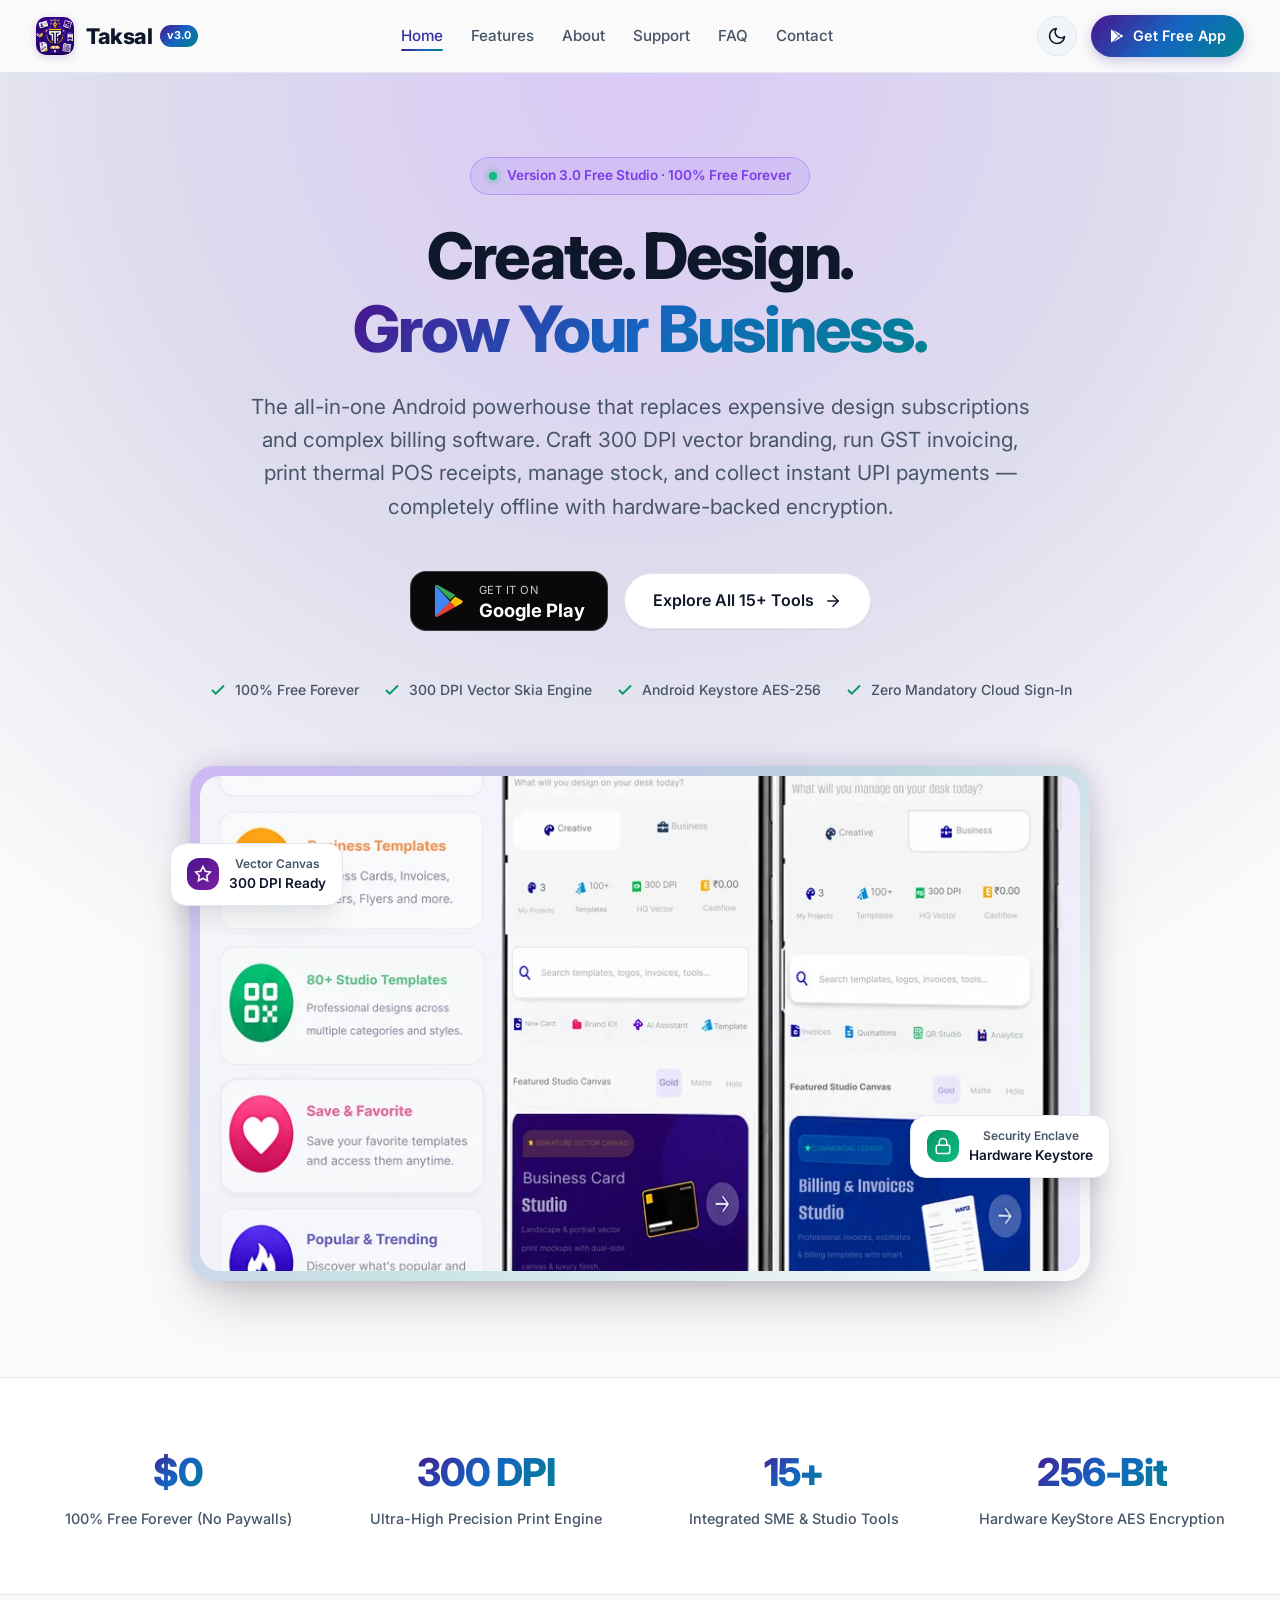
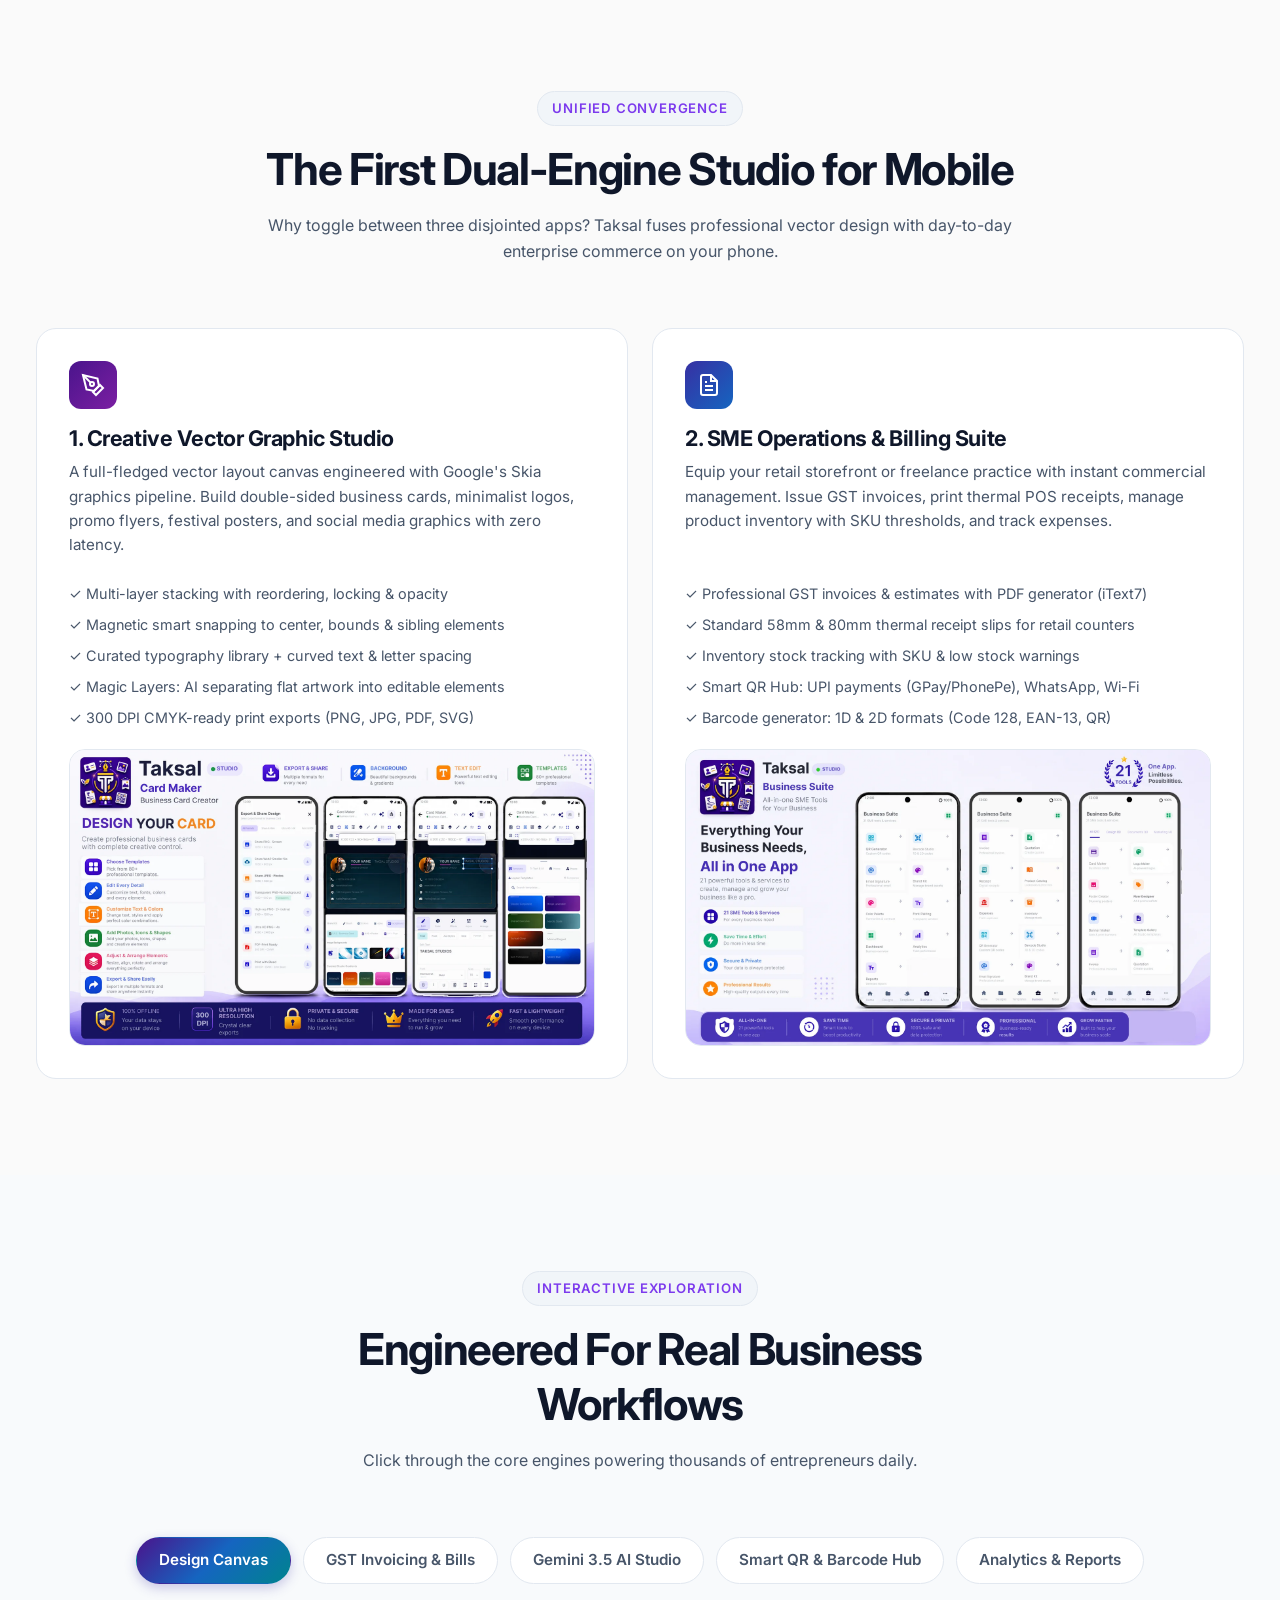
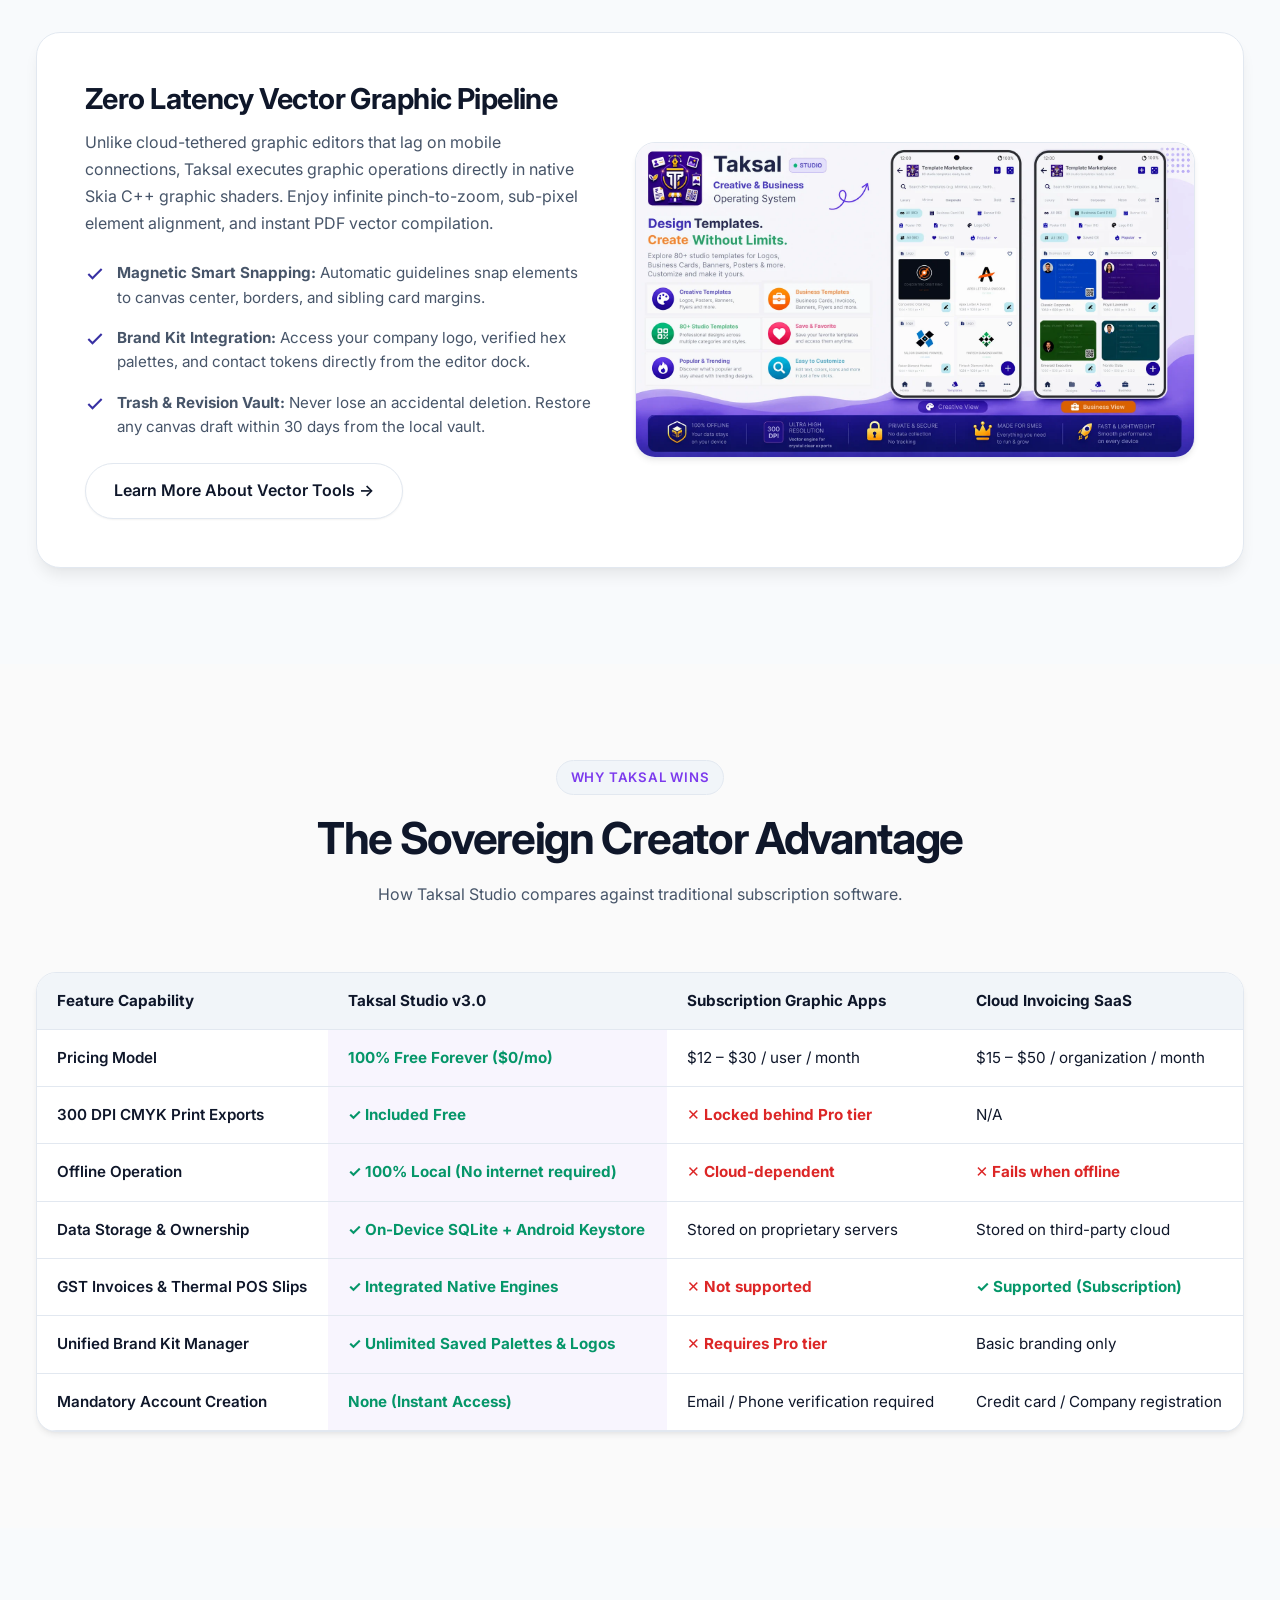
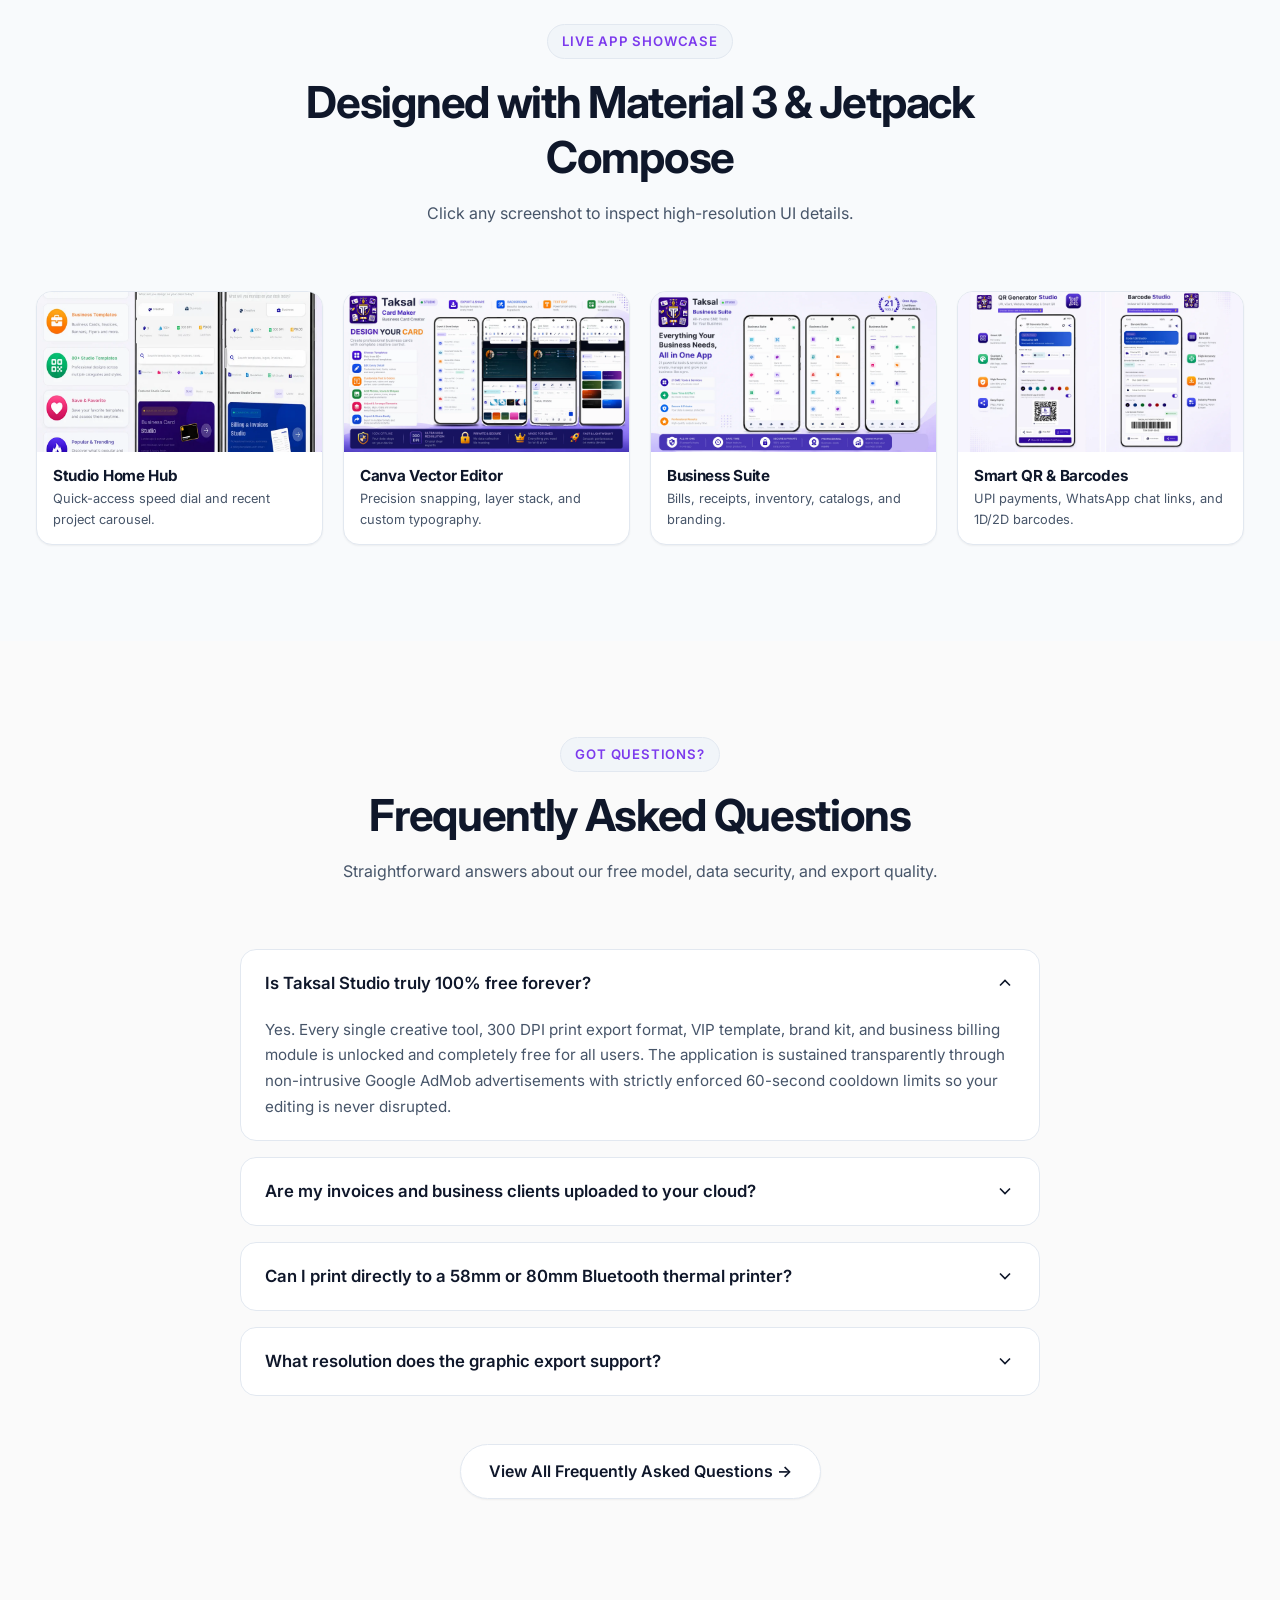
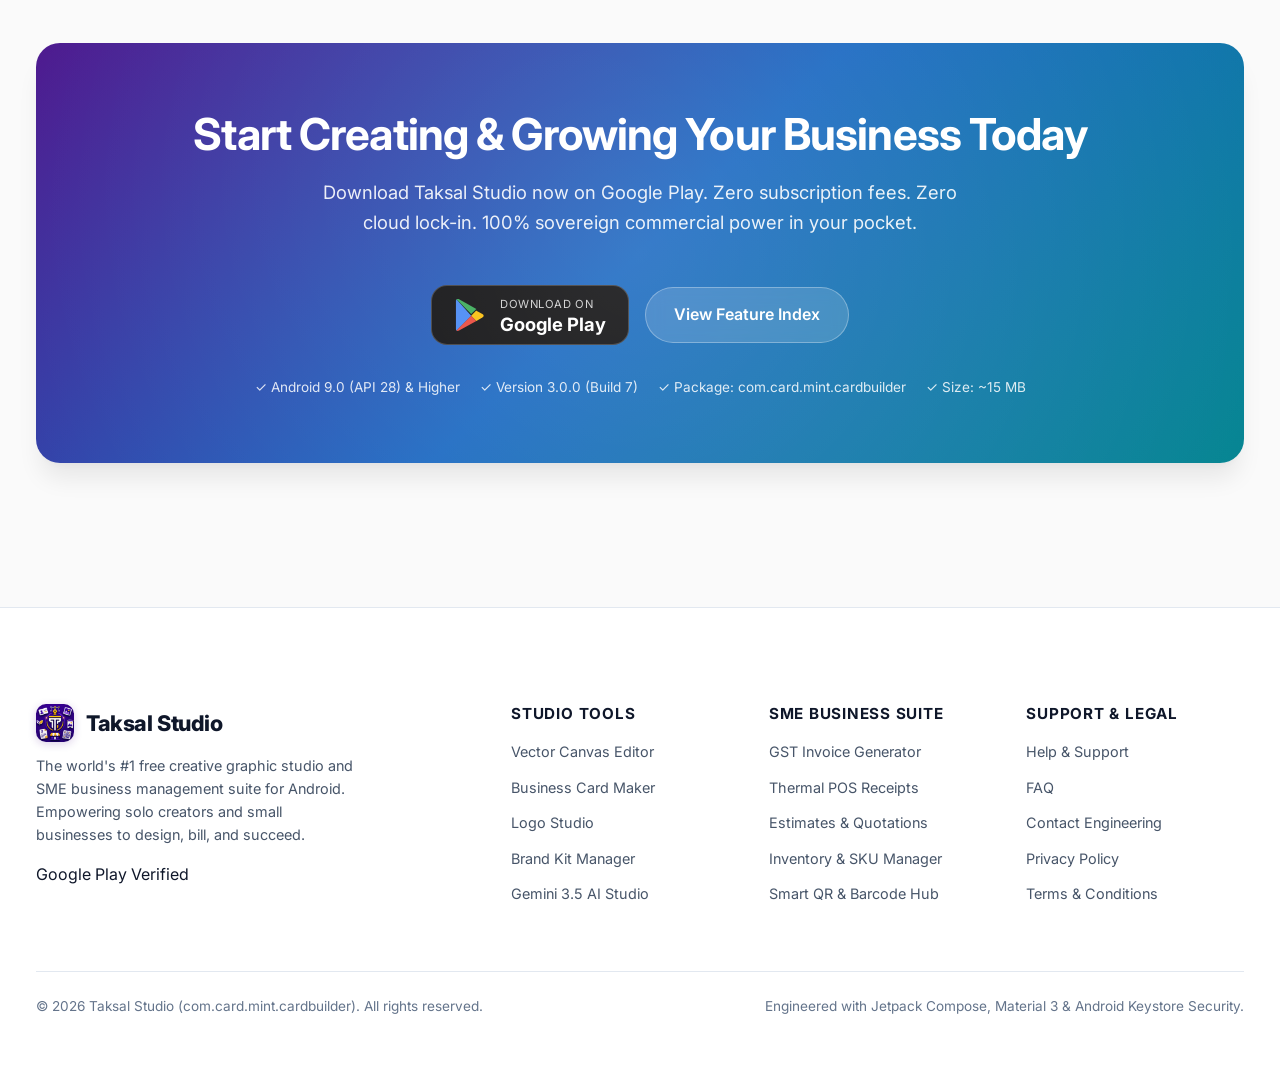
==== index.html @ d664f5d8 "build: Trigger Cloudflare Pages deployment with verified Google Search Console tag" ====
<!DOCTYPE html>
<html lang="en" data-theme="light">
<head>
  <meta charset="UTF-8">
  <meta name="viewport" content="width=device-width, initial-scale=1.0">
  <title>Taksal Studio — Free Graphic Design Studio & SME Business Management Suite</title>
  <meta name="description" content="Taksal Studio is the #1 free creative graphic design studio and SME business suite for Android. Design 300 DPI business cards, logos, posters & create GST invoices, quotes, receipts, QR codes with zero subscription fees.">
  <meta name="keywords" content="Taksal, Taksal Studio, business card maker, logo designer, GST invoice generator, thermal receipt maker, quotation generator, SME business tools, vector editor, Android Keystore, free graphic design app">
  <link rel="canonical" href="https://taksal.com/">
  <link rel="icon" type="image/png" href="assets/images/app-icon.png">
  <!-- Google Search Console Verification -->
  <meta name="google-site-verification" content="gne1dHTVGn787EY2IZwjDyE34SihMIsutJ_Xjs1WOic" />

  <!-- Open Graph / Facebook / LinkedIn -->
  <meta property="og:type" content="website">
  <meta property="og:url" content="https://taksal.com/">
  <meta property="og:title" content="Taksal Studio — Free Graphic Design & SME Business Suite">
  <meta property="og:description" content="Design 300 DPI vector business cards, logos, and posters. Create GST invoices, thermal receipts, estimates, and QR payments offline on Android. 100% Free Forever.">
  <meta property="og:image" content="https://taksal.com/assets/images/feature-graphic.png">
  <meta property="og:site_name" content="Taksal Studio">

  <!-- Twitter Cards -->
  <meta name="twitter:card" content="summary_large_image">
  <meta name="twitter:title" content="Taksal Studio — Free Graphic Design & SME Business Suite">
  <meta name="twitter:description" content="Design 300 DPI vector cards, logos & create GST bills, POS receipts and QR codes offline on Android. 100% Free Forever.">
  <meta name="twitter:image" content="https://taksal.com/assets/images/feature-graphic.png">

  <!-- Schema.org JSON-LD Structured Data -->
  <script type="application/ld+json">
  {
    "@context": "https://schema.org",
    "@type": "SoftwareApplication",
    "name": "Taksal",
    "alternateName": "Taksal Studio",
    "operatingSystem": "Android 9.0 (Pie) and higher",
    "applicationCategory": "BusinessApplication",
    "applicationSubCategory": "DesignApplication",
    "softwareVersion": "3.0.0",
    "fileSize": "15MB",
    "offers": {
      "@type": "Offer",
      "price": "0.00",
      "priceCurrency": "USD"
    },
    "description": "Professional 300 DPI vector graphic design studio and complete SME business management suite including GST invoicing, thermal receipts, quotations, inventory, and QR code payments.",
    "screenshot": [
      "https://taksal.com/assets/images/screenshots/homescreen.png",
      "https://taksal.com/assets/images/screenshots/editorscreen.png",
      "https://taksal.com/assets/images/screenshots/business-suite-screen.png",
      "https://taksal.com/assets/images/screenshots/expense-inventory-quotation-and-invoice-screen.png"
    ],
    "downloadUrl": "https://play.google.com/store/apps/details?id=com.card.mint.cardbuilder",
    "author": {
      "@type": "Organization",
      "name": "Card Mint / Taksal Studio"
    }
  }
  </script>

  <link rel="stylesheet" href="assets/css/style.css">
</head>
<body>

  <!-- Site Header -->
  <header class="site-header">
    <div class="container nav-container">
      <a href="index.html" class="brand-logo" aria-label="Taksal Home">
        <img src="assets/images/app-icon.png" alt="Taksal Logo" class="brand-icon">
        <span>Taksal</span>
        <span class="brand-badge">v3.0</span>
      </a>

      <nav aria-label="Primary Navigation">
        <ul class="nav-menu">
          <li><a href="index.html" class="nav-link active">Home</a></li>
          <li><a href="features.html" class="nav-link">Features</a></li>
          <li><a href="about.html" class="nav-link">About</a></li>
          <li><a href="support.html" class="nav-link">Support</a></li>
          <li><a href="faq.html" class="nav-link">FAQ</a></li>
          <li><a href="contact.html" class="nav-link">Contact</a></li>
        </ul>
      </nav>

      <div class="nav-actions">
        <button type="button" class="theme-toggle-btn" aria-label="Toggle dark/light theme">
          <svg width="20" height="20" viewBox="0 0 24 24" fill="none" stroke="currentColor" stroke-width="2" stroke-linecap="round" stroke-linejoin="round"><path d="M21 12.79A9 9 0 1 1 11.21 3 7 7 0 0 0 21 12.79z"></path></svg>
        </button>
        <a href="https://play.google.com/store/apps/details?id=com.card.mint.cardbuilder" target="_blank" rel="noopener noreferrer" class="nav-cta-btn">
          <svg width="16" height="16" viewBox="0 0 24 24" fill="currentColor"><path d="M3 20.5V3.5C3 2.91 3.34 2.39 3.84 2.15L13.69 12L3.84 21.85C3.34 21.6 3 21.09 3 20.5M16.81 15.12L6.05 21.34L14.54 12.85L16.81 15.12M20.16 10.81C20.5 11.08 20.75 11.5 20.75 12C20.75 12.5 20.53 12.9 20.18 13.18L17.89 14.5L15.39 12L17.89 9.5L20.16 10.81M6.05 2.66L16.81 8.88L14.54 11.15L6.05 2.66Z"/></svg>
          Get Free App
        </a>
        <button type="button" class="hamburger-btn" aria-label="Open mobile menu" aria-expanded="false">
          <span></span>
          <span></span>
          <span></span>
        </button>
      </div>
    </div>
  </header>

  <!-- Mobile Navigation Drawer -->
  <div class="mobile-nav-drawer" role="dialog" aria-modal="true" aria-label="Mobile Navigation">
    <a href="index.html" class="mobile-nav-link">Home</a>
    <a href="features.html" class="mobile-nav-link">Features</a>
    <a href="about.html" class="mobile-nav-link">About</a>
    <a href="support.html" class="mobile-nav-link">Support & Documentation</a>
    <a href="faq.html" class="mobile-nav-link">Frequently Asked Questions</a>
    <a href="contact.html" class="mobile-nav-link">Contact Support</a>
    <a href="privacy.html" class="mobile-nav-link">Privacy Policy</a>
    <a href="terms.html" class="mobile-nav-link">Terms & Conditions</a>
    <div style="margin-top: 20px;">
      <a href="https://play.google.com/store/apps/details?id=com.card.mint.cardbuilder" target="_blank" rel="noopener noreferrer" class="btn btn-primary" style="width: 100%;">
        Download on Google Play
      </a>
    </div>
  </div>

  <!-- Hero Section -->
  <section class="hero-section">
    <div class="container">
      <div class="hero-content">
        <div class="hero-pill-badge">
          <span class="badge-dot"></span>
          <span>Version 3.0 Free Studio · 100% Free Forever</span>
        </div>
        <h1 class="hero-title">
          Create. Design.<br>
          <span class="text-gradient">Grow Your Business.</span>
        </h1>
        <p class="hero-lead">
          The all-in-one Android powerhouse that replaces expensive design subscriptions and complex billing software. Craft 300 DPI vector branding, run GST invoicing, print thermal POS receipts, manage stock, and collect instant UPI payments — completely offline with hardware-backed encryption.
        </p>

        <div class="hero-actions">
          <a href="https://play.google.com/store/apps/details?id=com.card.mint.cardbuilder" target="_blank" rel="noopener noreferrer" class="play-store-btn" aria-label="Get it on Google Play">
            <img src="assets/images/badges/google-play-badge.svg" alt="Google Play Icon" class="play-icon">
            <div>
              <span class="btn-text-small">Get it on</span>
              <span class="btn-text-large">Google Play</span>
            </div>
          </a>
          <a href="features.html" class="btn btn-secondary">
            Explore All 15+ Tools
            <svg width="18" height="18" viewBox="0 0 24 24" fill="none" stroke="currentColor" stroke-width="2" stroke-linecap="round" stroke-linejoin="round"><line x1="5" y1="12" x2="19" y2="12"></line><polyline points="12 5 19 12 12 19"></polyline></svg>
          </a>
        </div>

        <!-- Trust Badges -->
        <div class="trust-badges-row">
          <div class="trust-item">
            <svg viewBox="0 0 24 24" fill="none" stroke="currentColor" stroke-width="2.5"><polyline points="20 6 9 17 4 12"></polyline></svg>
            <span>100% Free Forever</span>
          </div>
          <div class="trust-item">
            <svg viewBox="0 0 24 24" fill="none" stroke="currentColor" stroke-width="2.5"><polyline points="20 6 9 17 4 12"></polyline></svg>
            <span>300 DPI Vector Skia Engine</span>
          </div>
          <div class="trust-item">
            <svg viewBox="0 0 24 24" fill="none" stroke="currentColor" stroke-width="2.5"><polyline points="20 6 9 17 4 12"></polyline></svg>
            <span>Android Keystore AES-256</span>
          </div>
          <div class="trust-item">
            <svg viewBox="0 0 24 24" fill="none" stroke="currentColor" stroke-width="2.5"><polyline points="20 6 9 17 4 12"></polyline></svg>
            <span>Zero Mandatory Cloud Sign-In</span>
          </div>
        </div>

        <!-- Hero Mockup Frame -->
        <div class="hero-showcase">
          <div class="hero-mockup-frame">
            <picture>
              <source srcset="assets/images/screenshots/homescreen.webp" type="image/webp">
              <img src="assets/images/screenshots/homescreen.png" alt="Taksal Studio App Dashboard Interface" class="hero-mockup-img" loading="eager">
            </picture>

            <!-- Floating UI Chips -->
            <div class="floating-chip chip-left">
              <div class="bento-icon-box icon-purple" style="width: 32px; height: 32px; margin: 0;">
                <svg width="18" height="18" viewBox="0 0 24 24" fill="none" stroke="currentColor" stroke-width="2"><path d="M12 2l3.09 6.26L22 9.27l-5 4.87 1.18 6.88L12 17.77l-6.18 3.25L7 14.14 2 9.27l6.91-1.01L12 2z"></path></svg>
              </div>
              <div>
                <span style="display:block; font-size: 0.75rem; color: var(--text-secondary);">Vector Canvas</span>
                <span style="color: var(--text-primary);">300 DPI Ready</span>
              </div>
            </div>

            <div class="floating-chip chip-right">
              <div class="bento-icon-box icon-emerald" style="width: 32px; height: 32px; margin: 0;">
                <svg width="18" height="18" viewBox="0 0 24 24" fill="none" stroke="currentColor" stroke-width="2"><rect x="3" y="11" width="18" height="11" rx="2" ry="2"></rect><path d="M7 11V7a5 5 0 0 1 10 0v4"></path></svg>
              </div>
              <div>
                <span style="display:block; font-size: 0.75rem; color: var(--text-secondary);">Security Enclave</span>
                <span style="color: var(--text-primary);">Hardware Keystore</span>
              </div>
            </div>
          </div>
        </div>

      </div>
    </div>
  </section>

  <!-- Statistics Row -->
  <section class="stats-section">
    <div class="container">
      <div class="stats-grid">
        <div class="stat-card">
          <div class="stat-value text-gradient">$0</div>
          <div class="stat-label">100% Free Forever (No Paywalls)</div>
        </div>
        <div class="stat-card">
          <div class="stat-value text-gradient">300 DPI</div>
          <div class="stat-label">Ultra-High Precision Print Engine</div>
        </div>
        <div class="stat-card">
          <div class="stat-value text-gradient">15+</div>
          <div class="stat-label">Integrated SME & Studio Tools</div>
        </div>
        <div class="stat-card">
          <div class="stat-value text-gradient">256-Bit</div>
          <div class="stat-label">Hardware KeyStore AES Encryption</div>
        </div>
      </div>
    </div>
  </section>

  <!-- Two Core Pillars Section -->
  <section class="section">
    <div class="container">
      <div class="section-title-wrap">
        <div class="section-pill">Unified Convergence</div>
        <h2 class="section-title">The First Dual-Engine Studio for Mobile</h2>
        <p class="section-subtitle">Why toggle between three disjointed apps? Taksal fuses professional vector design with day-to-day enterprise commerce on your phone.</p>
      </div>

      <div class="bento-grid">
        <!-- Pillar 1: Vector Graphic Studio -->
        <div class="bento-card bento-6">
          <div class="bento-icon-box icon-purple">
            <svg width="24" height="24" viewBox="0 0 24 24" fill="none" stroke="currentColor" stroke-width="2"><path d="M12 19l7-7 3 3-7 7-3-3z"></path><path d="M18 13l-1.5-7.5L2 2l3.5 14.5L13 18l5-5z"></path><path d="M2 2l7.586 7.586"></path><circle cx="11" cy="11" r="2"></circle></svg>
          </div>
          <h3 class="bento-title">1. Creative Vector Graphic Studio</h3>
          <p class="bento-desc">
            A full-fledged vector layout canvas engineered with Google's Skia graphics pipeline. Build double-sided business cards, minimalist logos, promo flyers, festival posters, and social media graphics with zero latency.
          </p>
          <ul style="list-style: none; margin-bottom: 20px; display: flex; flex-direction: column; gap: 8px; font-size: 0.9rem; color: var(--text-secondary);">
            <li>✓ Multi-layer stacking with reordering, locking & opacity</li>
            <li>✓ Magnetic smart snapping to center, bounds & sibling elements</li>
            <li>✓ Curated typography library + curved text & letter spacing</li>
            <li>✓ Magic Layers: AI separating flat artwork into editable elements</li>
            <li>✓ 300 DPI CMYK-ready print exports (PNG, JPG, PDF, SVG)</li>
          </ul>
          <picture>
            <source srcset="assets/images/screenshots/editorscreen.webp" type="image/webp">
            <img src="assets/images/screenshots/editorscreen.png" alt="Taksal Vector Canvas Editor Screen" class="bento-preview-img" loading="lazy">
          </picture>
        </div>

        <!-- Pillar 2: SME Business Suite -->
        <div class="bento-card bento-6">
          <div class="bento-icon-box icon-indigo">
            <svg width="24" height="24" viewBox="0 0 24 24" fill="none" stroke="currentColor" stroke-width="2"><path d="M14 2H6a2 2 0 0 0-2 2v16a2 2 0 0 0 2 2h12a2 2 0 0 0 2-2V8z"></path><polyline points="14 2 14 8 20 8"></polyline><line x1="16" y1="13" x2="8" y2="13"></line><line x1="16" y1="17" x2="8" y2="17"></line><polyline points="10 9 9 9 8 9"></polyline></svg>
          </div>
          <h3 class="bento-title">2. SME Operations & Billing Suite</h3>
          <p class="bento-desc">
            Equip your retail storefront or freelance practice with instant commercial management. Issue GST invoices, print thermal POS receipts, manage product inventory with SKU thresholds, and track expenses.
          </p>
          <ul style="list-style: none; margin-bottom: 20px; display: flex; flex-direction: column; gap: 8px; font-size: 0.9rem; color: var(--text-secondary);">
            <li>✓ Professional GST invoices & estimates with PDF generator (iText7)</li>
            <li>✓ Standard 58mm & 80mm thermal receipt slips for retail counters</li>
            <li>✓ Inventory stock tracking with SKU & low stock warnings</li>
            <li>✓ Smart QR Hub: UPI payments (GPay/PhonePe), WhatsApp, Wi-Fi</li>
            <li>✓ Barcode generator: 1D & 2D formats (Code 128, EAN-13, QR)</li>
          </ul>
          <picture>
            <source srcset="assets/images/screenshots/business-suite-screen.webp" type="image/webp">
            <img src="assets/images/screenshots/business-suite-screen.png" alt="Taksal Business Suite Tools Screen" class="bento-preview-img" loading="lazy">
          </picture>
        </div>
      </div>
    </div>
  </section>

  <!-- Interactive Showcase Tabs -->
  <section class="section" style="background: var(--bg-surface-subtle);">
    <div class="container">
      <div class="section-title-wrap">
        <div class="section-pill">Interactive Exploration</div>
        <h2 class="section-title">Engineered For Real Business Workflows</h2>
        <p class="section-subtitle">Click through the core engines powering thousands of entrepreneurs daily.</p>
      </div>

      <div class="tab-controls">
        <button type="button" class="tab-btn active" data-tab="tab-design">Design Canvas</button>
        <button type="button" class="tab-btn" data-tab="tab-invoicing">GST Invoicing & Bills</button>
        <button type="button" class="tab-btn" data-tab="tab-ai">Gemini 3.5 AI Studio</button>
        <button type="button" class="tab-btn" data-tab="tab-qr">Smart QR & Barcode Hub</button>
        <button type="button" class="tab-btn" data-tab="tab-analytics">Analytics & Reports</button>
      </div>

      <!-- Tab 1: Design -->
      <div id="tab-design" class="tab-pane active">
        <div class="tab-content-grid">
          <div>
            <h3 style="font-size: 1.8rem; margin-bottom: 12px;">Zero Latency Vector Graphic Pipeline</h3>
            <p style="color: var(--text-secondary); line-height: 1.7;">
              Unlike cloud-tethered graphic editors that lag on mobile connections, Taksal executes graphic operations directly in native Skia C++ graphic shaders. Enjoy infinite pinch-to-zoom, sub-pixel element alignment, and instant PDF vector compilation.
            </p>
            <ul class="tab-feature-list">
              <li class="tab-feature-item">
                <svg width="20" height="20" viewBox="0 0 24 24" fill="none" stroke="currentColor" stroke-width="2.5"><polyline points="20 6 9 17 4 12"></polyline></svg>
                <span><strong>Magnetic Smart Snapping:</strong> Automatic guidelines snap elements to canvas center, borders, and sibling card margins.</span>
              </li>
              <li class="tab-feature-item">
                <svg width="20" height="20" viewBox="0 0 24 24" fill="none" stroke="currentColor" stroke-width="2.5"><polyline points="20 6 9 17 4 12"></polyline></svg>
                <span><strong>Brand Kit Integration:</strong> Access your company logo, verified hex palettes, and contact tokens directly from the editor dock.</span>
              </li>
              <li class="tab-feature-item">
                <svg width="20" height="20" viewBox="0 0 24 24" fill="none" stroke="currentColor" stroke-width="2.5"><polyline points="20 6 9 17 4 12"></polyline></svg>
                <span><strong>Trash & Revision Vault:</strong> Never lose an accidental deletion. Restore any canvas draft within 30 days from the local vault.</span>
              </li>
            </ul>
            <a href="features.html#design-studio" class="btn btn-secondary">Learn More About Vector Tools →</a>
          </div>
          <div>
            <picture>
              <source srcset="assets/images/screenshots/templatesscreen.webp" type="image/webp">
              <img src="assets/images/screenshots/templatesscreen.png" alt="Taksal Templates Gallery" style="border-radius: var(--radius-xl); border: 1px solid var(--border-color); width: 100%; box-shadow: var(--shadow-md);">
            </picture>
          </div>
        </div>
      </div>

      <!-- Tab 2: Invoicing -->
      <div id="tab-invoicing" class="tab-pane">
        <div class="tab-content-grid">
          <div>
            <h3 style="font-size: 1.8rem; margin-bottom: 12px;">Enterprise GST Invoicing & Thermal POS</h3>
            <p style="color: var(--text-secondary); line-height: 1.7;">
              Say goodbye to expensive accounting SaaS. Generate GST tax bills with your verified GSTIN, itemized products, tax calculations, and dynamic UPI payment QR codes embedded directly onto the PDF.
            </p>
            <ul class="tab-feature-list">
              <li class="tab-feature-item">
                <svg width="20" height="20" viewBox="0 0 24 24" fill="none" stroke="currentColor" stroke-width="2.5"><polyline points="20 6 9 17 4 12"></polyline></svg>
                <span><strong>Tax & GST Automation:</strong> Configure default tax percentages (0%, 5%, 12%, 18%, 28% or custom) calculated cleanly per item.</span>
              </li>
              <li class="tab-feature-item">
                <svg width="20" height="20" viewBox="0 0 24 24" fill="none" stroke="currentColor" stroke-width="2.5"><polyline points="20 6 9 17 4 12"></polyline></svg>
                <span><strong>Thermal POS Slips:</strong> Render standard 58mm and 80mm thermal receipt slips for instant Bluetooth/USB receipt printing or digital sharing.</span>
              </li>
              <li class="tab-feature-item">
                <svg width="20" height="20" viewBox="0 0 24 24" fill="none" stroke="currentColor" stroke-width="2.5"><polyline points="20 6 9 17 4 12"></polyline></svg>
                <span><strong>Quotations to Invoices:</strong> Convert signed customer quotations into settled invoices with a single tap.</span>
              </li>
            </ul>
            <a href="features.html#business-suite" class="btn btn-secondary">Explore Invoicing Tools →</a>
          </div>
          <div>
            <picture>
              <source srcset="assets/images/screenshots/expense-inventory-quotation-and-invoice-screen.webp" type="image/webp">
              <img src="assets/images/screenshots/expense-inventory-quotation-and-invoice-screen.png" alt="Invoices, Quotations & Inventory Interface" style="border-radius: var(--radius-xl); border: 1px solid var(--border-color); width: 100%; box-shadow: var(--shadow-md);">
            </picture>
          </div>
        </div>
      </div>

      <!-- Tab 3: AI -->
      <div id="tab-ai" class="tab-pane">
        <div class="tab-content-grid">
          <div>
            <h3 style="font-size: 1.8rem; margin-bottom: 12px;">Gemini 3.5 AI Studio with Zero Cloud Leak</h3>
            <p style="color: var(--text-secondary); line-height: 1.7;">
              Harness state-of-the-art Google Gemini generative models to generate design layout briefs, craft persuasive marketing copy, and spark color inspiration.
            </p>
            <ul class="tab-feature-list">
              <li class="tab-feature-item">
                <svg width="20" height="20" viewBox="0 0 24 24" fill="none" stroke="currentColor" stroke-width="2.5"><polyline points="20 6 9 17 4 12"></polyline></svg>
                <span><strong>Client-Direct Encryption:</strong> Bring your own Google AI Studio API key. It is stored exclusively on your device using hardware-backed AES-256-GCM.</span>
              </li>
              <li class="tab-feature-item">
                <svg width="20" height="20" viewBox="0 0 24 24" fill="none" stroke="currentColor" stroke-width="2.5"><polyline points="20 6 9 17 4 12"></polyline></svg>
                <span><strong>Ephemeral Memory Architecture:</strong> AI chat sessions are memory-only. Your commercial prompts and chats are never logged or sold.</span>
              </li>
              <li class="tab-feature-item">
                <svg width="20" height="20" viewBox="0 0 24 24" fill="none" stroke="currentColor" stroke-width="2.5"><polyline points="20 6 9 17 4 12"></polyline></svg>
                <span><strong>Intelligent Brief Parser:</strong> Transform rough business descriptions into ready-to-edit vector card layouts in seconds.</span>
              </li>
            </ul>
            <a href="features.html#ai-studio" class="btn btn-secondary">Discover AI Capabilities →</a>
          </div>
          <div>
            <picture>
              <source srcset="assets/images/screenshots/ai-assistant-screen.webp" type="image/webp">
              <img src="assets/images/screenshots/ai-assistant-screen.png" alt="Gemini AI Studio Screen" style="border-radius: var(--radius-xl); border: 1px solid var(--border-color); width: 100%; max-height: 480px; object-fit: contain; box-shadow: var(--shadow-md); margin: 0 auto;">
            </picture>
          </div>
        </div>
      </div>

      <!-- Tab 4: QR & Barcodes -->
      <div id="tab-qr" class="tab-pane">
        <div class="tab-content-grid">
          <div>
            <h3 style="font-size: 1.8rem; margin-bottom: 12px;">Smart QR & Commercial Barcode Hub</h3>
            <p style="color: var(--text-secondary); line-height: 1.7;">
              Streamline customer touchpoints with customized QR codes and retail barcodes. Embed your UPI ID to receive instant payments via PhonePe, GPay, Paytm, and BHIM without payment gateway transaction fees.
            </p>
            <ul class="tab-feature-list">
              <li class="tab-feature-item">
                <svg width="20" height="20" viewBox="0 0 24 24" fill="none" stroke="currentColor" stroke-width="2.5"><polyline points="20 6 9 17 4 12"></polyline></svg>
                <span><strong>Direct UPI Payment QRs:</strong> Embed custom amounts, merchant business names, and transaction references for counter billing.</span>
              </li>
              <li class="tab-feature-item">
                <svg width="20" height="20" viewBox="0 0 24 24" fill="none" stroke="currentColor" stroke-width="2.5"><polyline points="20 6 9 17 4 12"></polyline></svg>
                <span><strong>Instant WhatsApp & Wi-Fi Cards:</strong> Let store visitors join your Wi-Fi or text your customer desk with one scan.</span>
              </li>
              <li class="tab-feature-item">
                <svg width="20" height="20" viewBox="0 0 24 24" fill="none" stroke="currentColor" stroke-width="2.5"><polyline points="20 6 9 17 4 12"></polyline></svg>
                <span><strong>Standard Retail Barcodes:</strong> Generate Code 128, EAN-13, UPC-A, and Data Matrix barcodes for product inventory labels.</span>
              </li>
            </ul>
            <a href="features.html#qr-hub" class="btn btn-secondary">Explore Barcode Specs →</a>
          </div>
          <div>
            <picture>
              <source srcset="assets/images/screenshots/qr-and-barcode-screen.webp" type="image/webp">
              <img src="assets/images/screenshots/qr-and-barcode-screen.png" alt="QR and Barcode Generator Screen" style="border-radius: var(--radius-xl); border: 1px solid var(--border-color); width: 100%; box-shadow: var(--shadow-md);">
            </picture>
          </div>
        </div>
      </div>

      <!-- Tab 5: Analytics -->
      <div id="tab-analytics" class="tab-pane">
        <div class="tab-content-grid">
          <div>
            <h3 style="font-size: 1.8rem; margin-bottom: 12px;">Real-Time Financial Dashboard & Analytics</h3>
            <p style="color: var(--text-secondary); line-height: 1.7;">
              Understand your commercial health without hiring a bookkeeper. Inspect daily sales volumes, gross revenue, category expenditures, and inventory valuation at a glance.
            </p>
            <ul class="tab-feature-list">
              <li class="tab-feature-item">
                <svg width="20" height="20" viewBox="0 0 24 24" fill="none" stroke="currentColor" stroke-width="2.5"><polyline points="20 6 9 17 4 12"></polyline></svg>
                <span><strong>Revenue vs. Expense Tracking:</strong> Visual metrics highlighting your net monthly operating profit margin.</span>
              </li>
              <li class="tab-feature-item">
                <svg width="20" height="20" viewBox="0 0 24 24" fill="none" stroke="currentColor" stroke-width="2.5"><polyline points="20 6 9 17 4 12"></polyline></svg>
                <span><strong>Top-Selling Product Matrices:</strong> Identify fast-moving stock and forecast replenishments before shortages hit.</span>
              </li>
              <li class="tab-feature-item">
                <svg width="20" height="20" viewBox="0 0 24 24" fill="none" stroke="currentColor" stroke-width="2.5"><polyline points="20 6 9 17 4 12"></polyline></svg>
                <span><strong>Lossless Data Export:</strong> Export your ledger, invoice rolls, and expense records in CSV and PDF formats whenever required.</span>
              </li>
            </ul>
            <a href="features.html#analytics" class="btn btn-secondary">View Reporting Architecture →</a>
          </div>
          <div>
            <picture>
              <source srcset="assets/images/screenshots/dashboard-analytics-and-reports-screen.webp" type="image/webp">
              <img src="assets/images/screenshots/dashboard-analytics-and-reports-screen.png" alt="Dashboard, Analytics & Reports Screen" style="border-radius: var(--radius-xl); border: 1px solid var(--border-color); width: 100%; box-shadow: var(--shadow-md);">
            </picture>
          </div>
        </div>
      </div>

    </div>
  </section>

  <!-- Comparison Section -->
  <section class="section">
    <div class="container">
      <div class="section-title-wrap">
        <div class="section-pill">Why Taksal Wins</div>
        <h2 class="section-title">The Sovereign Creator Advantage</h2>
        <p class="section-subtitle">How Taksal Studio compares against traditional subscription software.</p>
      </div>

      <div class="comparison-wrapper">
        <table class="comparison-table">
          <thead>
            <tr>
              <th>Feature Capability</th>
              <th class="highlight-col">Taksal Studio v3.0</th>
              <th>Subscription Graphic Apps</th>
              <th>Cloud Invoicing SaaS</th>
            </tr>
          </thead>
          <tbody>
            <tr>
              <td>Pricing Model</td>
              <td class="highlight-col"><strong style="color: var(--success);">100% Free Forever ($0/mo)</strong></td>
              <td>$12 – $30 / user / month</td>
              <td>$15 – $50 / organization / month</td>
            </tr>
            <tr>
              <td>300 DPI CMYK Print Exports</td>
              <td class="highlight-col"><span class="check-icon">✓ Included Free</span></td>
              <td><span class="cross-icon">✕ Locked behind Pro tier</span></td>
              <td>N/A</td>
            </tr>
            <tr>
              <td>Offline Operation</td>
              <td class="highlight-col"><span class="check-icon">✓ 100% Local (No internet required)</span></td>
              <td><span class="cross-icon">✕ Cloud-dependent</span></td>
              <td><span class="cross-icon">✕ Fails when offline</span></td>
            </tr>
            <tr>
              <td>Data Storage & Ownership</td>
              <td class="highlight-col"><span class="check-icon">✓ On-Device SQLite + Android Keystore</span></td>
              <td>Stored on proprietary servers</td>
              <td>Stored on third-party cloud</td>
            </tr>
            <tr>
              <td>GST Invoices & Thermal POS Slips</td>
              <td class="highlight-col"><span class="check-icon">✓ Integrated Native Engines</span></td>
              <td><span class="cross-icon">✕ Not supported</span></td>
              <td><span class="check-icon">✓ Supported (Subscription)</span></td>
            </tr>
            <tr>
              <td>Unified Brand Kit Manager</td>
              <td class="highlight-col"><span class="check-icon">✓ Unlimited Saved Palettes & Logos</span></td>
              <td><span class="cross-icon">✕ Requires Pro tier</span></td>
              <td>Basic branding only</td>
            </tr>
            <tr>
              <td>Mandatory Account Creation</td>
              <td class="highlight-col"><strong style="color: var(--success);">None (Instant Access)</strong></td>
              <td>Email / Phone verification required</td>
              <td>Credit card / Company registration</td>
            </tr>
          </tbody>
        </table>
      </div>
    </div>
  </section>

  <!-- Screenshot Gallery Section -->
  <section class="section" style="background: var(--bg-surface-subtle);">
    <div class="container">
      <div class="section-title-wrap">
        <div class="section-pill">Live App Showcase</div>
        <h2 class="section-title">Designed with Material 3 & Jetpack Compose</h2>
        <p class="section-subtitle">Click any screenshot to inspect high-resolution UI details.</p>
      </div>

      <div class="screenshot-grid">
        <div class="screenshot-card">
          <picture>
            <source srcset="assets/images/screenshots/homescreen.webp" type="image/webp">
            <img src="assets/images/screenshots/homescreen.png" alt="Taksal Studio Home Runway" loading="lazy" data-full="assets/images/screenshots/homescreen.png">
          </picture>
          <div class="screenshot-card-body">
            <h4 class="screenshot-title">Studio Home Hub</h4>
            <p class="screenshot-caption">Quick-access speed dial and recent project carousel.</p>
          </div>
        </div>

        <div class="screenshot-card">
          <picture>
            <source srcset="assets/images/screenshots/editorscreen.webp" type="image/webp">
            <img src="assets/images/screenshots/editorscreen.png" alt="Taksal Vector Canvas Editor" loading="lazy" data-full="assets/images/screenshots/editorscreen.png">
          </picture>
          <div class="screenshot-card-body">
            <h4 class="screenshot-title">Canva Vector Editor</h4>
            <p class="screenshot-caption">Precision snapping, layer stack, and custom typography.</p>
          </div>
        </div>

        <div class="screenshot-card">
          <picture>
            <source srcset="assets/images/screenshots/business-suite-screen.webp" type="image/webp">
            <img src="assets/images/screenshots/business-suite-screen.png" alt="SME Business Management Suite" loading="lazy" data-full="assets/images/screenshots/business-suite-screen.png">
          </picture>
          <div class="screenshot-card-body">
            <h4 class="screenshot-title">Business Suite</h4>
            <p class="screenshot-caption">Bills, receipts, inventory, catalogs, and branding.</p>
          </div>
        </div>

        <div class="screenshot-card">
          <picture>
            <source srcset="assets/images/screenshots/qr-and-barcode-screen.webp" type="image/webp">
            <img src="assets/images/screenshots/qr-and-barcode-screen.png" alt="Smart QR & Barcode Generator" loading="lazy" data-full="assets/images/screenshots/qr-and-barcode-screen.png">
          </picture>
          <div class="screenshot-card-body">
            <h4 class="screenshot-title">Smart QR & Barcodes</h4>
            <p class="screenshot-caption">UPI payments, WhatsApp chat links, and 1D/2D barcodes.</p>
          </div>
        </div>
      </div>
    </div>
  </section>

  <!-- FAQ Preview Section -->
  <section class="section">
    <div class="container">
      <div class="section-title-wrap">
        <div class="section-pill">Got Questions?</div>
        <h2 class="section-title">Frequently Asked Questions</h2>
        <p class="section-subtitle">Straightforward answers about our free model, data security, and export quality.</p>
      </div>

      <div class="faq-list">
        <div class="faq-item active">
          <button type="button" class="faq-question" aria-expanded="true">
            <span>Is Taksal Studio truly 100% free forever?</span>
            <svg class="faq-icon" viewBox="0 0 24 24" fill="none" stroke="currentColor" stroke-width="2"><polyline points="6 9 12 15 18 9"></polyline></svg>
          </button>
          <div class="faq-answer">
            <p>Yes. Every single creative tool, 300 DPI print export format, VIP template, brand kit, and business billing module is unlocked and completely free for all users. The application is sustained transparently through non-intrusive Google AdMob advertisements with strictly enforced 60-second cooldown limits so your editing is never disrupted.</p>
          </div>
        </div>

        <div class="faq-item">
          <button type="button" class="faq-question" aria-expanded="false">
            <span>Are my invoices and business clients uploaded to your cloud?</span>
            <svg class="faq-icon" viewBox="0 0 24 24" fill="none" stroke="currentColor" stroke-width="2"><polyline points="6 9 12 15 18 9"></polyline></svg>
          </button>
          <div class="faq-answer">
            <p>No. Taksal operates on a strict Offline-First architecture. All your business records, product inventory, customer names, invoices, and design files are stored locally on your device's private SQLite database. Sensitive items like API keys and business credentials are encrypted using hardware-backed AES-256-GCM via the Android KeyStore.</p>
          </div>
        </div>

        <div class="faq-item">
          <button type="button" class="faq-question" aria-expanded="false">
            <span>Can I print directly to a 58mm or 80mm Bluetooth thermal printer?</span>
            <svg class="faq-icon" viewBox="0 0 24 24" fill="none" stroke="currentColor" stroke-width="2"><polyline points="6 9 12 15 18 9"></polyline></svg>
          </button>
          <div class="faq-answer">
            <p>Yes! Taksal's Thermal Receipt Generator formats retail POS slips specifically to standard 58mm and 80mm thermal widths. You can dispatch receipts directly to connected Bluetooth, USB, or Wi-Fi thermal slip printers via Android's native print service or share them as instant digital PDFs.</p>
          </div>
        </div>

        <div class="faq-item">
          <button type="button" class="faq-question" aria-expanded="false">
            <span>What resolution does the graphic export support?</span>
            <svg class="faq-icon" viewBox="0 0 24 24" fill="none" stroke="currentColor" stroke-width="2"><polyline points="6 9 12 15 18 9"></polyline></svg>
          </button>
          <div class="faq-answer">
            <p>Taksal renders graphics at ultra-crisp 300 DPI print-ready quality. Exports are optimized for commercial offset printing, matte cardstock, and merchandise printing in PNG, JPEG, vector SVG, and high-resolution PDF formats.</p>
          </div>
        </div>
      </div>

      <div style="text-align: center; margin-top: var(--space-2xl);">
        <a href="faq.html" class="btn btn-secondary">View All Frequently Asked Questions →</a>
      </div>
    </div>
  </section>

  <!-- Download Call-to-Action Banner -->
  <section class="section-sm">
    <div class="container">
      <div class="cta-banner">
        <h2 class="cta-title">Start Creating & Growing Your Business Today</h2>
        <p class="cta-desc">
          Download Taksal Studio now on Google Play. Zero subscription fees. Zero cloud lock-in. 100% sovereign commercial power in your pocket.
        </p>

        <div class="cta-actions">
          <a href="https://play.google.com/store/apps/details?id=com.card.mint.cardbuilder" target="_blank" rel="noopener noreferrer" class="play-store-btn" aria-label="Download on Google Play">
            <img src="assets/images/badges/google-play-badge.svg" alt="Google Play" class="play-icon">
            <div>
              <span class="btn-text-small">Download on</span>
              <span class="btn-text-large">Google Play</span>
            </div>
          </a>
          <a href="features.html" class="btn" style="background: rgba(255, 255, 255, 0.15); color: #FFFFFF; border: 1px solid rgba(255, 255, 255, 0.3); backdrop-filter: blur(8px);">
            View Feature Index
          </a>
        </div>

        <div class="app-specs-row">
          <span>✓ Android 9.0 (API 28) & Higher</span>
          <span>✓ Version 3.0.0 (Build 7)</span>
          <span>✓ Package: com.card.mint.cardbuilder</span>
          <span>✓ Size: ~15 MB</span>
        </div>
      </div>
    </div>
  </section>

  <!-- Site Footer -->
  <footer class="site-footer">
    <div class="container">
      <div class="footer-grid">
        <div class="footer-brand">
          <div class="brand-logo">
            <img src="assets/images/app-icon.png" alt="Taksal Icon" class="brand-icon">
            <span>Taksal Studio</span>
          </div>
          <p>
            The world's #1 free creative graphic studio and SME business management suite for Android. Empowering solo creators and small businesses to design, bill, and succeed.
          </p>
          <div style="margin-top: 16px;">
            <span class="legal-badge">Google Play Verified</span>
          </div>
        </div>

        <div class="footer-col">
          <h4>Studio Tools</h4>
          <ul class="footer-links">
            <li><a href="features.html#design-studio">Vector Canvas Editor</a></li>
            <li><a href="features.html#business-cards">Business Card Maker</a></li>
            <li><a href="features.html#logo-creator">Logo Studio</a></li>
            <li><a href="features.html#brand-kit">Brand Kit Manager</a></li>
            <li><a href="features.html#ai-studio">Gemini 3.5 AI Studio</a></li>
          </ul>
        </div>

        <div class="footer-col">
          <h4>SME Business Suite</h4>
          <ul class="footer-links">
            <li><a href="features.html#invoicing">GST Invoice Generator</a></li>
            <li><a href="features.html#receipts">Thermal POS Receipts</a></li>
            <li><a href="features.html#quotations">Estimates & Quotations</a></li>
            <li><a href="features.html#inventory">Inventory & SKU Manager</a></li>
            <li><a href="features.html#qr-hub">Smart QR & Barcode Hub</a></li>
          </ul>
        </div>

        <div class="footer-col">
          <h4>Support & Legal</h4>
          <ul class="footer-links">
            <li><a href="support.html">Help & Support</a></li>
            <li><a href="faq.html">FAQ</a></li>
            <li><a href="contact.html">Contact Engineering</a></li>
            <li><a href="privacy.html">Privacy Policy</a></li>
            <li><a href="terms.html">Terms & Conditions</a></li>
          </ul>
        </div>
      </div>

      <div class="footer-bottom">
        <div>
          © 2026 Taksal Studio (com.card.mint.cardbuilder). All rights reserved.
        </div>
        <div>
          Engineered with Jetpack Compose, Material 3 & Android Keystore Security.
        </div>
      </div>
    </div>
  </footer>

  <!-- Lightbox Modal for Screenshots -->
  <div class="lightbox-modal" role="dialog" aria-modal="true" aria-label="Screenshot Preview">
    <div class="lightbox-content">
      <button type="button" class="lightbox-close" aria-label="Close modal">&times;</button>
      <img src="" alt="Screenshot Full Preview">
    </div>
  </div>

  <!-- Back to Top Button -->
  <button type="button" class="back-to-top" aria-label="Scroll back to top">
    <svg width="20" height="20" viewBox="0 0 24 24" fill="none" stroke="currentColor" stroke-width="2.5"><polyline points="18 15 12 9 6 15"></polyline></svg>
  </button>

  <script src="assets/js/main.js"></script>
</body>
</html>
---- assets/css/style.css ----
/* ==========================================================================
   TAKSAL STUDIO - OFFICIAL DESIGN SYSTEM & STYLESHEET
   Version: 3.0.0
   Architecture: Jetpack Compose Design System to Modern CSS Custom Properties
   ========================================================================== */

@import url('https://fonts.googleapis.com/css2?family=Inter:wght@300;400;500;600;700;800&family=JetBrains+Mono:wght@400;500;600&display=swap');

/* --- Root & Color Tokens (Matching TaksalDesignSystem.kt) --- */
:root {
  /* Brand Palette */
  --brand-deep-purple: #4A148C;
  --brand-purple: #7B1FA2;
  --brand-indigo: #3730A3;
  --brand-blue: #1565C0;
  --brand-teal: #00838F;
  --brand-violet: #7C3AED;
  --brand-pink: #DB2777;
  --brand-pink-light: #F472B6;
  --brand-magenta: #6200EA;

  /* Semantic Colors */
  --success: #059669;
  --success-light: #10B981;
  --warning: #EA580C;
  --warning-amber: #FBBF24;
  --error: #DC2626;
  --info: #2563EB;
  --info-cyan: #06B6D4;

  /* Typography */
  --font-main: 'Inter', system-ui, -apple-system, BlinkMacSystemFont, 'Segoe UI', Roboto, sans-serif;
  --font-mono: 'JetBrains Mono', monospace;

  /* Spacing Scale (TaksalSpacing) */
  --space-xs: 4px;
  --space-sm: 8px;
  --space-md: 16px;
  --space-lg: 24px;
  --space-xl: 32px;
  --space-2xl: 48px;
  --space-3xl: 64px;
  --space-4xl: 96px;

  /* Shape & Radius (TaksalShape) */
  --radius-sm: 8px;
  --radius-md: 12px;
  --radius-lg: 16px;
  --radius-xl: 20px;
  --radius-2xl: 24px;
  --radius-full: 9999px;

  /* Gradients */
  --grad-brand: linear-gradient(135deg, #4A148C 0%, #1565C0 50%, #00838F 100%);
  --grad-hero-aurora: radial-gradient(circle at 50% 0%, rgba(124, 58, 237, 0.25) 0%, rgba(55, 48, 163, 0.15) 35%, rgba(9, 9, 11, 0) 70%);
  --grad-creative: linear-gradient(135deg, #4A148C 0%, #7B1FA2 100%);
  --grad-finance: linear-gradient(135deg, #3730A3 0%, #1565C0 100%);
  --grad-success: linear-gradient(135deg, #059669 0%, #10B981 100%);
  --grad-analytics: linear-gradient(135deg, #1565C0 0%, #06B6D4 100%);
  --grad-accent: linear-gradient(135deg, #7C3AED 0%, #DB2777 100%);

  /* Transitions */
  --transition-fast: 150ms cubic-bezier(0.4, 0, 0.2, 1);
  --transition-base: 250ms cubic-bezier(0.4, 0, 0.2, 1);
  --transition-slow: 400ms cubic-bezier(0.05, 0.7, 0.1, 1);
}

/* Light Theme Variables (Default) */
:root, [data-theme="light"] {
  --bg-page: #FAFAFA;
  --bg-surface: #FFFFFF;
  --bg-surface-elevated: #FFFFFF;
  --bg-surface-subtle: #F8FAFC;
  --bg-surface-variant: #F1F5F9;
  --border-color: #E2E8F0;
  --border-subtle: #EDF2F7;
  --text-primary: #0F172A;
  --text-secondary: #475569;
  --text-muted: #64748B;
  --text-faint: #94A3B8;
  --shadow-sm: 0 1px 2px rgba(0, 0, 0, 0.05);
  --shadow-md: 0 4px 6px -1px rgba(0, 0, 0, 0.07), 0 2px 4px -2px rgba(0, 0, 0, 0.05);
  --shadow-lg: 0 10px 15px -3px rgba(0, 0, 0, 0.08), 0 4px 6px -4px rgba(0, 0, 0, 0.04);
  --shadow-xl: 0 20px 25px -5px rgba(0, 0, 0, 0.08), 0 8px 10px -6px rgba(0, 0, 0, 0.04);
  --shadow-glow: 0 0 25px rgba(74, 20, 140, 0.15);
  --nav-bg: rgba(250, 250, 250, 0.85);
  --code-bg: #F1F5F9;
}

/* Dark Theme Variables */
[data-theme="dark"] {
  --bg-page: #09090B;
  --bg-surface: #18181B;
  --bg-surface-elevated: #27272A;
  --bg-surface-subtle: #1F1F23;
  --bg-surface-variant: #27272A;
  --border-color: #27272A;
  --border-subtle: #1F1F23;
  --text-primary: #F4F4F5;
  --text-secondary: #A1A1AA;
  --text-muted: #71717A;
  --text-faint: #52525B;
  --shadow-sm: 0 1px 2px rgba(0, 0, 0, 0.5);
  --shadow-md: 0 4px 6px -1px rgba(0, 0, 0, 0.4);
  --shadow-lg: 0 10px 15px -3px rgba(0, 0, 0, 0.5);
  --shadow-xl: 0 20px 25px -5px rgba(0, 0, 0, 0.6);
  --shadow-glow: 0 0 35px rgba(124, 58, 237, 0.25);
  --nav-bg: rgba(9, 9, 11, 0.85);
  --code-bg: #18181B;
}

/* --- Base & Reset --- */
*, *::before, *::after {
  box-sizing: border-box;
  margin: 0;
  padding: 0;
}

html {
  scroll-behavior: smooth;
  font-size: 16px;
  -webkit-text-size-adjust: 100%;
}

body {
  font-family: var(--font-main);
  background-color: var(--bg-page);
  color: var(--text-primary);
  line-height: 1.6;
  -webkit-font-smoothing: antialiased;
  -moz-osx-font-smoothing: grayscale;
  overflow-x: hidden;
  transition: background-color var(--transition-base), color var(--transition-base);
}

img, svg {
  display: block;
  max-width: 100%;
  height: auto;
}

a {
  color: inherit;
  text-decoration: none;
  transition: color var(--transition-fast);
}

button, input, textarea, select {
  font: inherit;
  color: inherit;
  border: none;
  background: none;
  outline: none;
}

/* --- Typography Helpers --- */
h1, h2, h3, h4, h5, h6 {
  color: var(--text-primary);
  font-weight: 700;
  line-height: 1.25;
  letter-spacing: -0.02em;
}

.text-gradient {
  background: var(--grad-brand);
  -webkit-background-clip: text;
  -webkit-text-fill-color: transparent;
  display: inline-block;
}

.text-gradient-creative {
  background: var(--grad-creative);
  -webkit-background-clip: text;
  -webkit-text-fill-color: transparent;
}

.text-gradient-finance {
  background: var(--grad-finance);
  -webkit-background-clip: text;
  -webkit-text-fill-color: transparent;
}

.text-muted {
  color: var(--text-secondary);
}

/* --- Container & Layout --- */
.container {
  width: 100%;
  max-width: 1240px;
  margin-left: auto;
  margin-right: auto;
  padding-left: var(--space-md);
  padding-right: var(--space-md);
}

.section {
  padding-top: var(--space-4xl);
  padding-bottom: var(--space-4xl);
  position: relative;
}

.section-sm {
  padding-top: var(--space-2xl);
  padding-bottom: var(--space-2xl);
}

.section-title-wrap {
  text-align: center;
  max-width: 760px;
  margin: 0 auto var(--space-3xl) auto;
}

.section-pill {
  display: inline-flex;
  align-items: center;
  gap: 8px;
  padding: 6px 14px;
  background: var(--bg-surface-variant);
  border: 1px solid var(--border-color);
  border-radius: var(--radius-full);
  font-size: 0.825rem;
  font-weight: 600;
  color: var(--brand-violet);
  margin-bottom: var(--space-md);
  text-transform: uppercase;
  letter-spacing: 0.06em;
}

.section-title {
  font-size: clamp(2rem, 3.5vw, 2.75rem);
  margin-bottom: var(--space-md);
  letter-spacing: -0.03em;
}

.section-subtitle {
  font-size: clamp(1rem, 1.25vw, 1.15rem);
  color: var(--text-secondary);
  line-height: 1.6;
}

/* --- Header & Navigation --- */
.site-header {
  position: sticky;
  top: 0;
  left: 0;
  right: 0;
  z-index: 1000;
  background-color: var(--nav-bg);
  backdrop-filter: blur(14px);
  -webkit-backdrop-filter: blur(14px);
  border-bottom: 1px solid var(--border-color);
  transition: all var(--transition-base);
}

.nav-container {
  display: flex;
  align-items: center;
  justify-content: space-between;
  height: 72px;
}

.brand-logo {
  display: flex;
  align-items: center;
  gap: 12px;
  font-weight: 800;
  font-size: 1.35rem;
  letter-spacing: -0.02em;
}

.brand-icon {
  width: 38px;
  height: 38px;
  border-radius: 10px;
  box-shadow: 0 2px 8px rgba(74, 20, 140, 0.2);
  object-fit: contain;
}

.brand-badge {
  font-size: 0.68rem;
  font-weight: 700;
  padding: 2px 7px;
  border-radius: var(--radius-full);
  background: var(--grad-brand);
  color: #FFFFFF;
  margin-left: -4px;
}

.nav-menu {
  display: flex;
  align-items: center;
  list-style: none;
  gap: 28px;
}

.nav-link {
  font-size: 0.95rem;
  font-weight: 500;
  color: var(--text-secondary);
  position: relative;
  padding: 6px 0;
}

.nav-link:hover, .nav-link.active {
  color: var(--brand-indigo);
}

[data-theme="dark"] .nav-link:hover, [data-theme="dark"] .nav-link.active {
  color: #BABEFF;
}

.nav-link.active::after {
  content: '';
  position: absolute;
  bottom: 0;
  left: 0;
  right: 0;
  height: 2px;
  background: var(--grad-brand);
  border-radius: 2px;
}

.nav-actions {
  display: flex;
  align-items: center;
  gap: 14px;
}

.theme-toggle-btn {
  width: 40px;
  height: 40px;
  border-radius: var(--radius-full);
  display: flex;
  align-items: center;
  justify-content: center;
  background: var(--bg-surface-variant);
  border: 1px solid var(--border-color);
  color: var(--text-primary);
  cursor: pointer;
  transition: transform var(--transition-fast), background var(--transition-fast);
}

.theme-toggle-btn:hover {
  transform: scale(1.05);
  background: var(--border-color);
}

.nav-cta-btn {
  display: inline-flex;
  align-items: center;
  gap: 8px;
  padding: 9px 18px;
  background: var(--grad-brand);
  color: #FFFFFF;
  border-radius: var(--radius-full);
  font-size: 0.9rem;
  font-weight: 600;
  box-shadow: 0 4px 12px rgba(55, 48, 163, 0.25);
  transition: transform var(--transition-fast), box-shadow var(--transition-fast);
}

.nav-cta-btn:hover {
  transform: translateY(-1px);
  box-shadow: 0 6px 18px rgba(55, 48, 163, 0.35);
  color: #FFFFFF;
}

.hamburger-btn {
  display: none;
  flex-direction: column;
  justify-content: center;
  gap: 5px;
  width: 40px;
  height: 40px;
  background: var(--bg-surface-variant);
  border: 1px solid var(--border-color);
  border-radius: var(--radius-sm);
  cursor: pointer;
  padding: 8px;
}

.hamburger-btn span {
  display: block;
  height: 2px;
  width: 100%;
  background: var(--text-primary);
  border-radius: 2px;
  transition: all var(--transition-base);
}

/* Mobile Nav Drawer */
.mobile-nav-drawer {
  position: fixed;
  top: 72px;
  left: 0;
  right: 0;
  bottom: 0;
  background: var(--bg-page);
  padding: var(--space-xl) var(--space-md);
  display: flex;
  flex-direction: column;
  gap: 20px;
  transform: translateY(-100%);
  opacity: 0;
  pointer-events: none;
  transition: transform var(--transition-slow), opacity var(--transition-base);
  z-index: 999;
  border-bottom: 1px solid var(--border-color);
}

.mobile-nav-drawer.open {
  transform: translateY(0);
  opacity: 1;
  pointer-events: auto;
}

.mobile-nav-link {
  font-size: 1.25rem;
  font-weight: 600;
  padding: 12px 0;
  border-bottom: 1px solid var(--border-color);
}

/* --- Hero Section --- */
.hero-section {
  padding-top: calc(var(--space-3xl) + 20px);
  padding-bottom: var(--space-4xl);
  position: relative;
  overflow: hidden;
  background: var(--grad-hero-aurora);
}

.hero-content {
  text-align: center;
  max-width: 900px;
  margin: 0 auto;
}

.hero-pill-badge {
  display: inline-flex;
  align-items: center;
  gap: 10px;
  padding: 7px 18px;
  border-radius: var(--radius-full);
  background: rgba(124, 58, 237, 0.1);
  border: 1px solid rgba(124, 58, 237, 0.3);
  font-size: 0.85rem;
  font-weight: 600;
  color: var(--brand-violet);
  margin-bottom: var(--space-lg);
  backdrop-filter: blur(8px);
}

[data-theme="dark"] .hero-pill-badge {
  background: rgba(124, 58, 237, 0.2);
  border-color: rgba(124, 58, 237, 0.5);
  color: #BABEFF;
}

.hero-pill-badge .badge-dot {
  width: 8px;
  height: 8px;
  border-radius: 50%;
  background: var(--success-light);
  box-shadow: 0 0 8px var(--success-light);
}

.hero-title {
  font-size: clamp(2.4rem, 5vw, 4rem);
  font-weight: 800;
  line-height: 1.15;
  letter-spacing: -0.035em;
  margin-bottom: var(--space-lg);
}

.hero-lead {
  font-size: clamp(1.1rem, 1.8vw, 1.3rem);
  color: var(--text-secondary);
  line-height: 1.6;
  max-width: 780px;
  margin: 0 auto var(--space-2xl) auto;
}

.hero-actions {
  display: flex;
  align-items: center;
  justify-content: center;
  gap: 16px;
  flex-wrap: wrap;
  margin-bottom: var(--space-2xl);
}

.btn {
  display: inline-flex;
  align-items: center;
  justify-content: center;
  gap: 10px;
  padding: 14px 28px;
  border-radius: var(--radius-full);
  font-size: 1rem;
  font-weight: 600;
  cursor: pointer;
  transition: all var(--transition-fast);
  text-align: center;
}

.btn-primary {
  background: var(--grad-brand);
  color: #FFFFFF;
  box-shadow: 0 8px 20px rgba(74, 20, 140, 0.3);
}

.btn-primary:hover {
  transform: translateY(-2px);
  box-shadow: 0 12px 28px rgba(74, 20, 140, 0.45);
  color: #FFFFFF;
}

.btn-secondary {
  background: var(--bg-surface);
  color: var(--text-primary);
  border: 1px solid var(--border-color);
  box-shadow: var(--shadow-sm);
}

.btn-secondary:hover {
  background: var(--bg-surface-variant);
  border-color: var(--text-faint);
  transform: translateY(-2px);
}

.play-store-btn {
  display: inline-flex;
  align-items: center;
  gap: 14px;
  background: #09090B;
  color: #FFFFFF;
  border: 1px solid rgba(255, 255, 255, 0.2);
  border-radius: var(--radius-lg);
  padding: 10px 22px;
  transition: transform var(--transition-fast), border-color var(--transition-fast);
  text-align: left;
}

[data-theme="dark"] .play-store-btn {
  background: #18181B;
  border-color: #27272A;
}

.play-store-btn:hover {
  transform: translateY(-2px);
  border-color: #7C3AED;
  color: #FFFFFF;
}

.play-store-btn .play-icon {
  width: 32px;
  height: 32px;
  flex-shrink: 0;
}

.play-store-btn .btn-text-small {
  display: block;
  font-size: 0.7rem;
  text-transform: uppercase;
  letter-spacing: 0.05em;
  opacity: 0.8;
}

.play-store-btn .btn-text-large {
  display: block;
  font-size: 1.15rem;
  font-weight: 700;
  line-height: 1.1;
}

/* Trust Badges Row */
.trust-badges-row {
  display: flex;
  align-items: center;
  justify-content: center;
  gap: 24px;
  flex-wrap: wrap;
  margin-top: var(--space-xl);
}

.trust-item {
  display: flex;
  align-items: center;
  gap: 8px;
  font-size: 0.875rem;
  color: var(--text-secondary);
  font-weight: 500;
}

.trust-item svg {
  color: var(--success);
  width: 18px;
  height: 18px;
}

/* Hero Showcase Graphic */
.hero-showcase {
  margin-top: var(--space-3xl);
  position: relative;
  max-width: 1080px;
  margin-left: auto;
  margin-right: auto;
}

.hero-mockup-frame {
  position: relative;
  border-radius: var(--radius-2xl);
  padding: 10px;
  background: linear-gradient(135deg, rgba(124, 58, 237, 0.3), rgba(0, 131, 143, 0.2), rgba(255, 255, 255, 0.1));
  box-shadow: 0 25px 60px -15px rgba(0, 0, 0, 0.25), var(--shadow-glow);
}

[data-theme="dark"] .hero-mockup-frame {
  background: linear-gradient(135deg, rgba(124, 58, 237, 0.4), rgba(0, 131, 143, 0.3), rgba(39, 39, 42, 0.5));
  box-shadow: 0 30px 70px -10px rgba(0, 0, 0, 0.8), var(--shadow-glow);
}

.hero-mockup-img {
  border-radius: var(--radius-xl);
  width: 100%;
  aspect-ratio: 16 / 9;
  object-fit: cover;
  display: block;
}

/* Floating Badges on Hero */
.floating-chip {
  position: absolute;
  background: var(--bg-surface);
  border: 1px solid var(--border-color);
  padding: 10px 16px;
  border-radius: var(--radius-lg);
  box-shadow: var(--shadow-xl);
  display: flex;
  align-items: center;
  gap: 10px;
  font-size: 0.85rem;
  font-weight: 600;
  backdrop-filter: blur(10px);
  animation: float 4s ease-in-out infinite alternate;
}

.chip-left {
  top: 15%;
  left: -20px;
}

.chip-right {
  bottom: 20%;
  right: -20px;
  animation-delay: 2s;
}

@keyframes float {
  0% { transform: translateY(0px); }
  100% { transform: translateY(-10px); }
}

/* --- Stats Row --- */
.stats-section {
  background: var(--bg-surface);
  border-top: 1px solid var(--border-color);
  border-bottom: 1px solid var(--border-color);
  padding: var(--space-2xl) 0;
}

.stats-grid {
  display: grid;
  grid-template-columns: repeat(4, 1fr);
  gap: 24px;
}

.stat-card {
  text-align: center;
  padding: var(--space-md);
}

.stat-value {
  font-size: clamp(2rem, 3vw, 2.75rem);
  font-weight: 800;
  margin-bottom: 4px;
  letter-spacing: -0.03em;
}

.stat-label {
  font-size: 0.9rem;
  color: var(--text-secondary);
  font-weight: 500;
}

/* --- Feature Grid (Bento Grid) --- */
.bento-grid {
  display: grid;
  grid-template-columns: repeat(12, 1fr);
  gap: 24px;
}

.bento-card {
  background: var(--bg-surface);
  border: 1px solid var(--border-color);
  border-radius: var(--radius-xl);
  padding: var(--space-xl);
  transition: transform var(--transition-base), box-shadow var(--transition-base), border-color var(--transition-base);
  position: relative;
  overflow: hidden;
  display: flex;
  flex-direction: column;
}

.bento-card:hover {
  transform: translateY(-4px);
  box-shadow: var(--shadow-xl);
  border-color: var(--brand-indigo);
}

.bento-8 { grid-column: span 8; }
.bento-4 { grid-column: span 4; }
.bento-6 { grid-column: span 6; }
.bento-12 { grid-column: span 12; }

.bento-icon-box {
  width: 48px;
  height: 48px;
  border-radius: var(--radius-md);
  display: flex;
  align-items: center;
  justify-content: center;
  margin-bottom: var(--space-md);
  color: #FFFFFF;
}

.icon-purple { background: var(--grad-creative); }
.icon-indigo { background: var(--grad-finance); }
.icon-teal { background: var(--grad-brand); }
.icon-emerald { background: var(--grad-success); }
.icon-blue { background: var(--grad-analytics); }
.icon-pink { background: var(--grad-accent); }

.bento-title {
  font-size: 1.35rem;
  margin-bottom: var(--space-sm);
  letter-spacing: -0.02em;
}

.bento-desc {
  font-size: 0.95rem;
  color: var(--text-secondary);
  line-height: 1.6;
  margin-bottom: var(--space-lg);
  flex-grow: 1;
}

.bento-preview-img {
  width: 100%;
  border-radius: var(--radius-lg);
  border: 1px solid var(--border-color);
  margin-top: auto;
  object-fit: cover;
}

.tag-list {
  display: flex;
  flex-wrap: wrap;
  gap: 8px;
  margin-top: var(--space-md);
}

.tag-badge {
  font-size: 0.75rem;
  font-weight: 600;
  padding: 4px 10px;
  background: var(--bg-surface-variant);
  border-radius: var(--radius-full);
  color: var(--text-secondary);
  border: 1px solid var(--border-color);
}

/* --- Interactive Showcase Tabs --- */
.tab-controls {
  display: flex;
  justify-content: center;
  gap: 12px;
  margin-bottom: var(--space-2xl);
  flex-wrap: wrap;
}

.tab-btn {
  padding: 10px 22px;
  border-radius: var(--radius-full);
  font-weight: 600;
  font-size: 0.95rem;
  background: var(--bg-surface);
  border: 1px solid var(--border-color);
  color: var(--text-secondary);
  cursor: pointer;
  transition: all var(--transition-fast);
}

.tab-btn:hover {
  background: var(--bg-surface-variant);
  color: var(--text-primary);
}

.tab-btn.active {
  background: var(--grad-brand);
  color: #FFFFFF;
  border-color: transparent;
  box-shadow: 0 4px 12px rgba(55, 48, 163, 0.25);
}

.tab-pane {
  display: none;
  animation: fadeIn 0.4s ease forwards;
}

.tab-pane.active {
  display: block;
}

@keyframes fadeIn {
  from { opacity: 0; transform: translateY(8px); }
  to { opacity: 1; transform: translateY(0); }
}

.tab-content-grid {
  display: grid;
  grid-template-columns: 1fr 1.1fr;
  gap: 40px;
  align-items: center;
  background: var(--bg-surface);
  border: 1px solid var(--border-color);
  border-radius: var(--radius-2xl);
  padding: var(--space-2xl);
  box-shadow: var(--shadow-lg);
}

.tab-feature-list {
  list-style: none;
  display: flex;
  flex-direction: column;
  gap: 16px;
  margin: var(--space-lg) 0;
}

.tab-feature-item {
  display: flex;
  align-items: flex-start;
  gap: 12px;
  font-size: 0.95rem;
  color: var(--text-secondary);
}

.tab-feature-item svg {
  color: var(--brand-indigo);
  flex-shrink: 0;
  margin-top: 3px;
}

/* --- Comparison Table --- */
.comparison-wrapper {
  overflow-x: auto;
  border: 1px solid var(--border-color);
  border-radius: var(--radius-xl);
  background: var(--bg-surface);
  box-shadow: var(--shadow-md);
}

.comparison-table {
  width: 100%;
  border-collapse: collapse;
  text-align: left;
}

.comparison-table th,
.comparison-table td {
  padding: 16px 20px;
  border-bottom: 1px solid var(--border-color);
  font-size: 0.95rem;
}

.comparison-table th {
  background: var(--bg-surface-variant);
  font-weight: 700;
  color: var(--text-primary);
}

.comparison-table td:first-child {
  font-weight: 600;
}

.highlight-col {
  background: rgba(124, 58, 237, 0.05);
  font-weight: 600;
  color: var(--brand-violet);
}

[data-theme="dark"] .highlight-col {
  background: rgba(124, 58, 237, 0.12);
  color: #BABEFF;
}

.check-icon {
  color: var(--success);
  font-weight: bold;
}

.cross-icon {
  color: var(--error);
  font-weight: bold;
}

/* --- Screenshot Gallery & Lightbox --- */
.screenshot-grid {
  display: grid;
  grid-template-columns: repeat(4, 1fr);
  gap: 20px;
}

.screenshot-card {
  background: var(--bg-surface);
  border: 1px solid var(--border-color);
  border-radius: var(--radius-lg);
  overflow: hidden;
  cursor: pointer;
  transition: transform var(--transition-fast), box-shadow var(--transition-fast);
  box-shadow: var(--shadow-sm);
}

.screenshot-card:hover {
  transform: translateY(-4px);
  box-shadow: var(--shadow-lg);
}

.screenshot-card img {
  width: 100%;
  aspect-ratio: 16 / 9;
  object-fit: cover;
  display: block;
}

.screenshot-card-body {
  padding: 14px 16px;
}

.screenshot-title {
  font-size: 0.95rem;
  font-weight: 700;
  margin-bottom: 4px;
}

.screenshot-caption {
  font-size: 0.8rem;
  color: var(--text-secondary);
}

/* Modal Lightbox */
.lightbox-modal {
  position: fixed;
  top: 0;
  left: 0;
  right: 0;
  bottom: 0;
  background: rgba(0, 0, 0, 0.88);
  backdrop-filter: blur(10px);
  display: none;
  align-items: center;
  justify-content: center;
  z-index: 2000;
  padding: 24px;
}

.lightbox-modal.active {
  display: flex;
}

.lightbox-content {
  position: relative;
  max-width: 90vw;
  max-height: 85vh;
}

.lightbox-content img {
  max-width: 100%;
  max-height: 85vh;
  border-radius: var(--radius-lg);
  box-shadow: 0 25px 50px -12px rgba(0, 0, 0, 0.7);
}

.lightbox-close {
  position: absolute;
  top: -44px;
  right: 0;
  color: #FFFFFF;
  font-size: 2rem;
  background: none;
  cursor: pointer;
  line-height: 1;
}

/* --- FAQ Accordion --- */
.faq-list {
  max-width: 800px;
  margin: 0 auto;
  display: flex;
  flex-direction: column;
  gap: 16px;
}

.faq-item {
  background: var(--bg-surface);
  border: 1px solid var(--border-color);
  border-radius: var(--radius-lg);
  overflow: hidden;
  transition: border-color var(--transition-fast);
}

.faq-item:hover {
  border-color: var(--text-faint);
}

.faq-question {
  width: 100%;
  padding: 20px 24px;
  text-align: left;
  display: flex;
  align-items: center;
  justify-content: space-between;
  gap: 16px;
  font-size: 1.05rem;
  font-weight: 600;
  cursor: pointer;
  background: none;
}

.faq-icon {
  width: 20px;
  height: 20px;
  flex-shrink: 0;
  transition: transform var(--transition-base);
}

.faq-item.active .faq-icon {
  transform: rotate(180deg);
}

.faq-answer {
  max-height: 0;
  overflow: hidden;
  transition: max-height var(--transition-base) ease-out, padding var(--transition-base) ease-out;
  padding: 0 24px;
  color: var(--text-secondary);
  font-size: 0.95rem;
  line-height: 1.7;
}

.faq-item.active .faq-answer {
  max-height: 500px;
  padding-bottom: 20px;
}

/* --- Download CTA Banner --- */
.cta-banner {
  background: var(--grad-brand);
  border-radius: var(--radius-2xl);
  padding: var(--space-3xl) var(--space-2xl);
  color: #FFFFFF;
  text-align: center;
  position: relative;
  overflow: hidden;
  box-shadow: var(--shadow-xl);
}

.cta-banner::before {
  content: '';
  position: absolute;
  top: -50%;
  left: -50%;
  width: 200%;
  height: 200%;
  background: radial-gradient(circle at center, rgba(255, 255, 255, 0.15) 0%, transparent 60%);
  pointer-events: none;
}

.cta-title {
  color: #FFFFFF;
  font-size: clamp(2rem, 3.5vw, 2.75rem);
  margin-bottom: var(--space-md);
  letter-spacing: -0.02em;
}

.cta-desc {
  font-size: 1.15rem;
  opacity: 0.9;
  max-width: 680px;
  margin: 0 auto var(--space-2xl) auto;
  line-height: 1.6;
}

.cta-actions {
  display: flex;
  align-items: center;
  justify-content: center;
  gap: 16px;
  flex-wrap: wrap;
}

.app-specs-row {
  display: flex;
  align-items: center;
  justify-content: center;
  gap: 20px;
  flex-wrap: wrap;
  margin-top: var(--space-xl);
  font-size: 0.85rem;
  opacity: 0.85;
}

/* --- Contact & Forms --- */
.contact-grid {
  display: grid;
  grid-template-columns: 1fr 1.2fr;
  gap: 48px;
}

.contact-card {
  background: var(--bg-surface);
  border: 1px solid var(--border-color);
  border-radius: var(--radius-xl);
  padding: var(--space-2xl);
  box-shadow: var(--shadow-md);
}

.form-group {
  margin-bottom: 20px;
}

.form-label {
  display: block;
  font-size: 0.9rem;
  font-weight: 600;
  margin-bottom: 8px;
  color: var(--text-primary);
}

.form-control {
  width: 100%;
  padding: 12px 16px;
  border-radius: var(--radius-md);
  border: 1px solid var(--border-color);
  background: var(--bg-surface-variant);
  color: var(--text-primary);
  font-size: 0.95rem;
  transition: border-color var(--transition-fast), box-shadow var(--transition-fast);
}

.form-control:focus {
  border-color: var(--brand-indigo);
  box-shadow: 0 0 0 3px rgba(55, 48, 163, 0.15);
  background: var(--bg-surface);
}

textarea.form-control {
  min-height: 120px;
  resize: vertical;
}

.form-status {
  padding: 12px 16px;
  border-radius: var(--radius-md);
  margin-top: 16px;
  display: none;
  font-size: 0.9rem;
}

.form-status.success {
  display: block;
  background: rgba(5, 150, 105, 0.1);
  color: var(--success);
  border: 1px solid rgba(5, 150, 105, 0.3);
}

/* --- Footer --- */
.site-footer {
  background: var(--bg-surface);
  border-top: 1px solid var(--border-color);
  padding: var(--space-4xl) 0 var(--space-2xl) 0;
  margin-top: var(--space-4xl);
}

.footer-grid {
  display: grid;
  grid-template-columns: 2fr 1fr 1fr 1fr;
  gap: 40px;
  margin-bottom: var(--space-3xl);
}

.footer-brand p {
  color: var(--text-secondary);
  font-size: 0.9rem;
  line-height: 1.6;
  margin-top: 12px;
  max-width: 320px;
}

.footer-col h4 {
  font-size: 0.95rem;
  text-transform: uppercase;
  letter-spacing: 0.05em;
  margin-bottom: var(--space-md);
  color: var(--text-primary);
}

.footer-links {
  list-style: none;
  display: flex;
  flex-direction: column;
  gap: 10px;
}

.footer-links a {
  color: var(--text-secondary);
  font-size: 0.9rem;
  transition: color var(--transition-fast);
}

.footer-links a:hover {
  color: var(--brand-indigo);
}

.footer-bottom {
  border-top: 1px solid var(--border-color);
  padding-top: var(--space-lg);
  display: flex;
  align-items: center;
  justify-content: space-between;
  flex-wrap: wrap;
  gap: 16px;
  font-size: 0.85rem;
  color: var(--text-muted);
}

/* --- Back To Top Button --- */
.back-to-top {
  position: fixed;
  bottom: 24px;
  right: 24px;
  width: 44px;
  height: 44px;
  border-radius: var(--radius-full);
  background: var(--bg-surface);
  border: 1px solid var(--border-color);
  color: var(--text-primary);
  box-shadow: var(--shadow-lg);
  display: flex;
  align-items: center;
  justify-content: center;
  cursor: pointer;
  opacity: 0;
  visibility: hidden;
  transition: all var(--transition-fast);
  z-index: 900;
}

.back-to-top.visible {
  opacity: 1;
  visibility: visible;
}

.back-to-top:hover {
  transform: translateY(-2px);
  background: var(--brand-indigo);
  color: #FFFFFF;
  border-color: transparent;
}

/* --- Responsive Breakpoints --- */
@media (max-width: 1024px) {
  .bento-8, .bento-4, .bento-6 {
    grid-column: span 12;
  }
  .stats-grid {
    grid-template-columns: repeat(2, 1fr);
  }
  .screenshot-grid {
    grid-template-columns: repeat(2, 1fr);
  }
  .tab-content-grid {
    grid-template-columns: 1fr;
  }
  .contact-grid {
    grid-template-columns: 1fr;
  }
  .footer-grid {
    grid-template-columns: 1fr 1fr;
  }
}

@media (max-width: 768px) {
  .nav-menu {
    display: none;
  }
  .hamburger-btn {
    display: flex;
  }
  .floating-chip {
    display: none;
  }
  .stats-grid {
    grid-template-columns: 1fr;
  }
  .screenshot-grid {
    grid-template-columns: 1fr;
  }
  .footer-grid {
    grid-template-columns: 1fr;
  }
  .footer-bottom {
    flex-direction: column;
    text-align: center;
  }
}
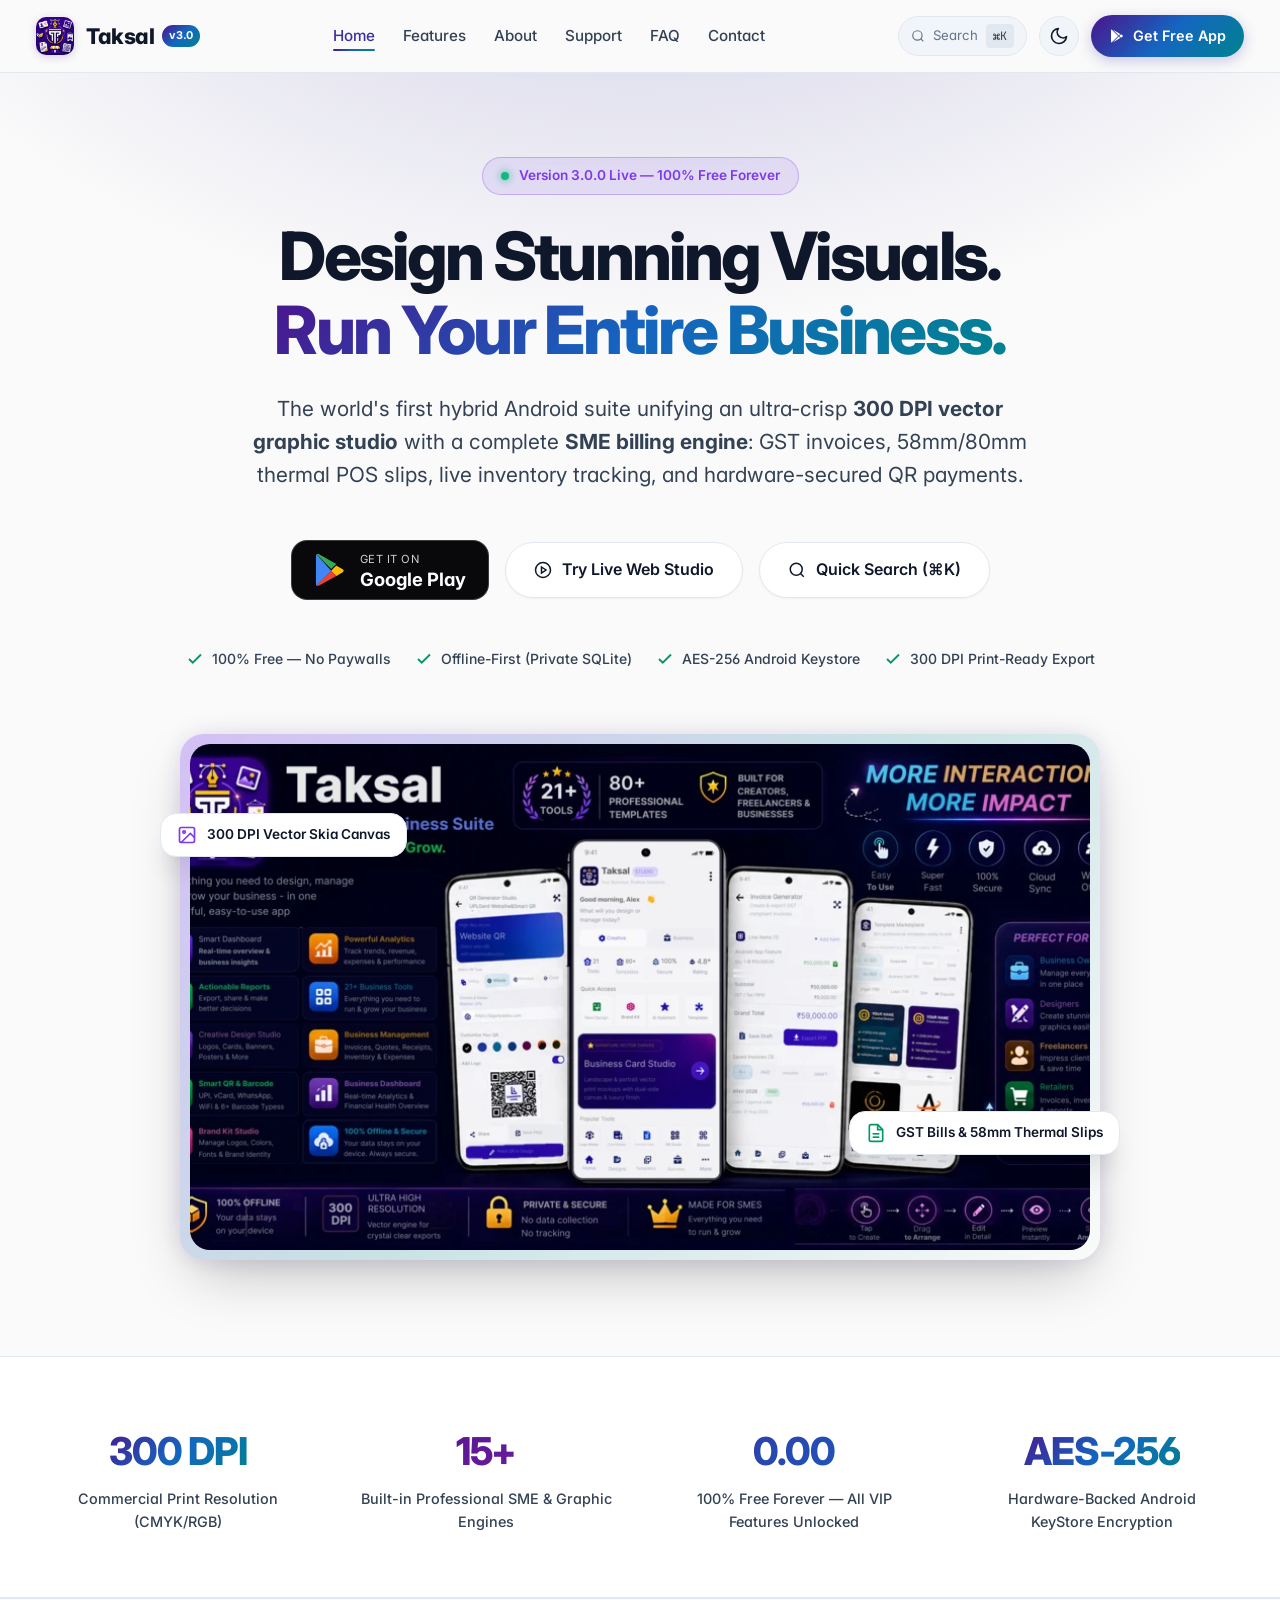
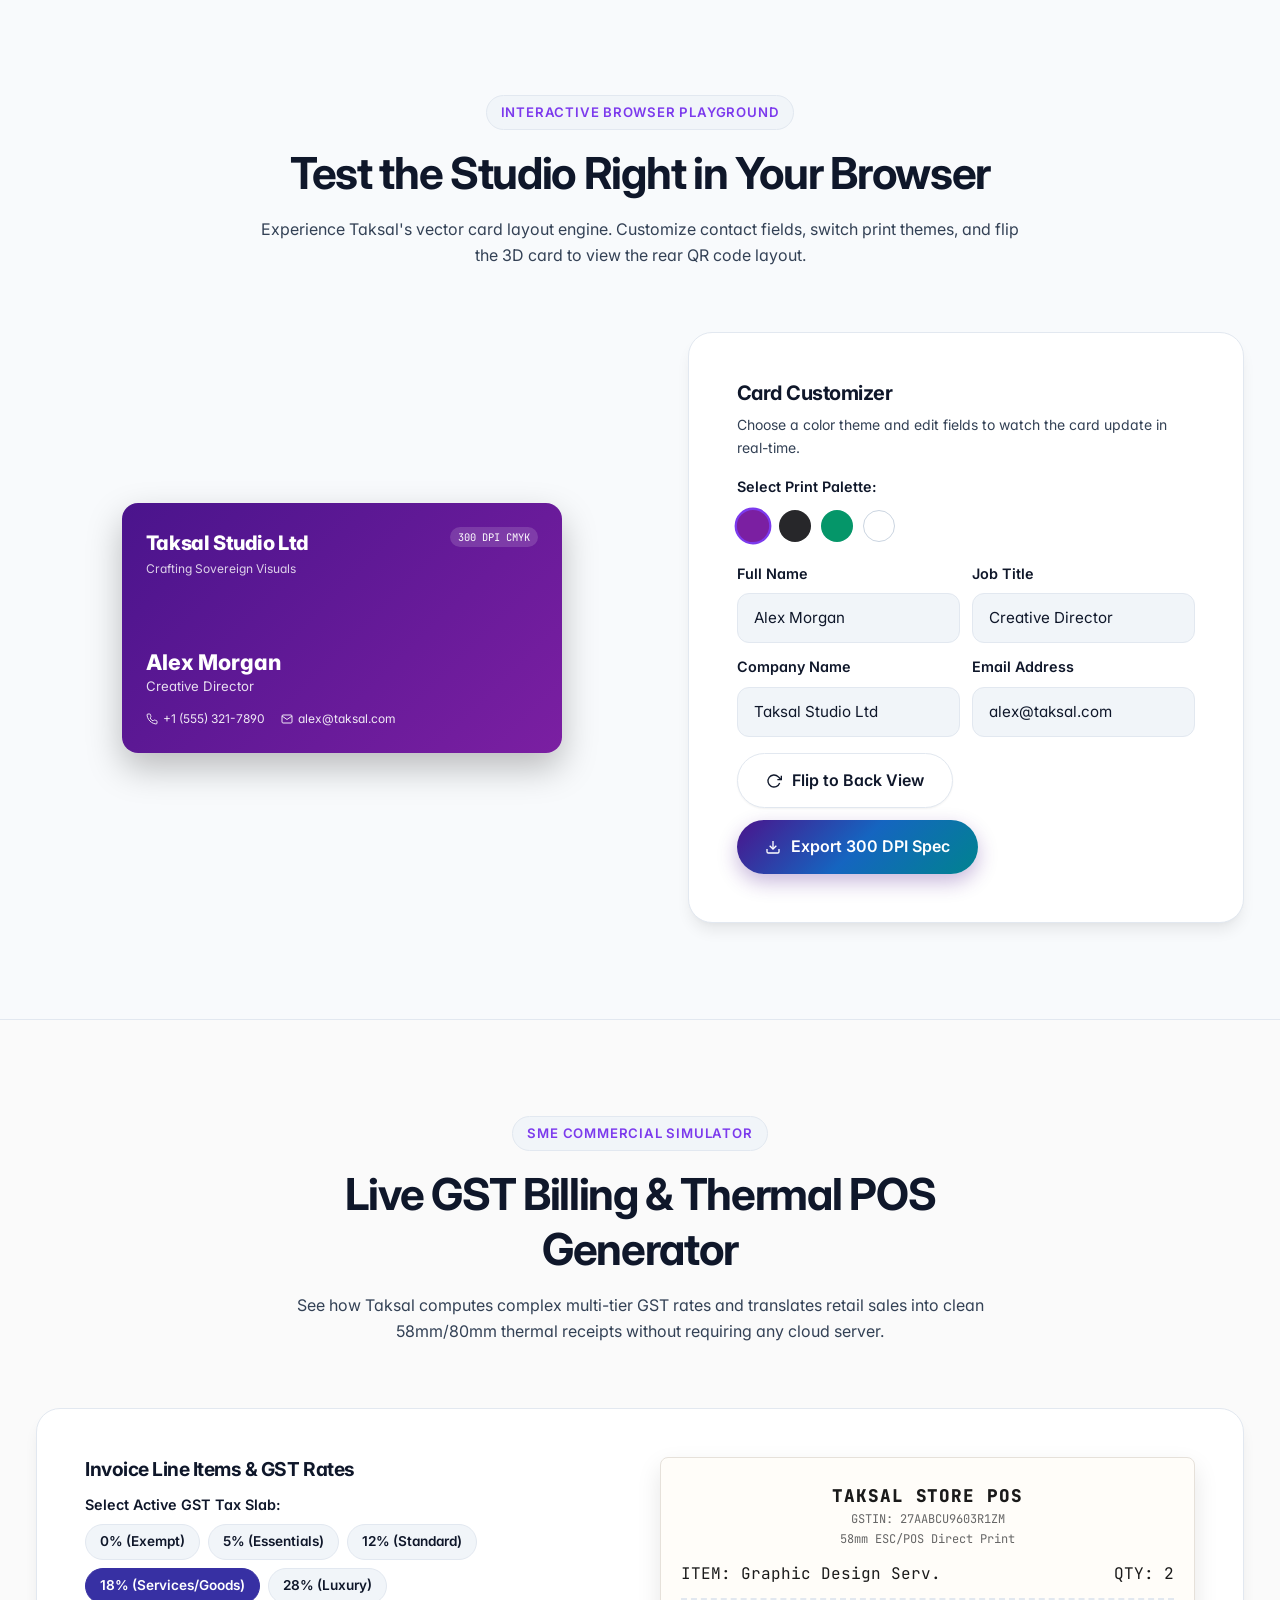
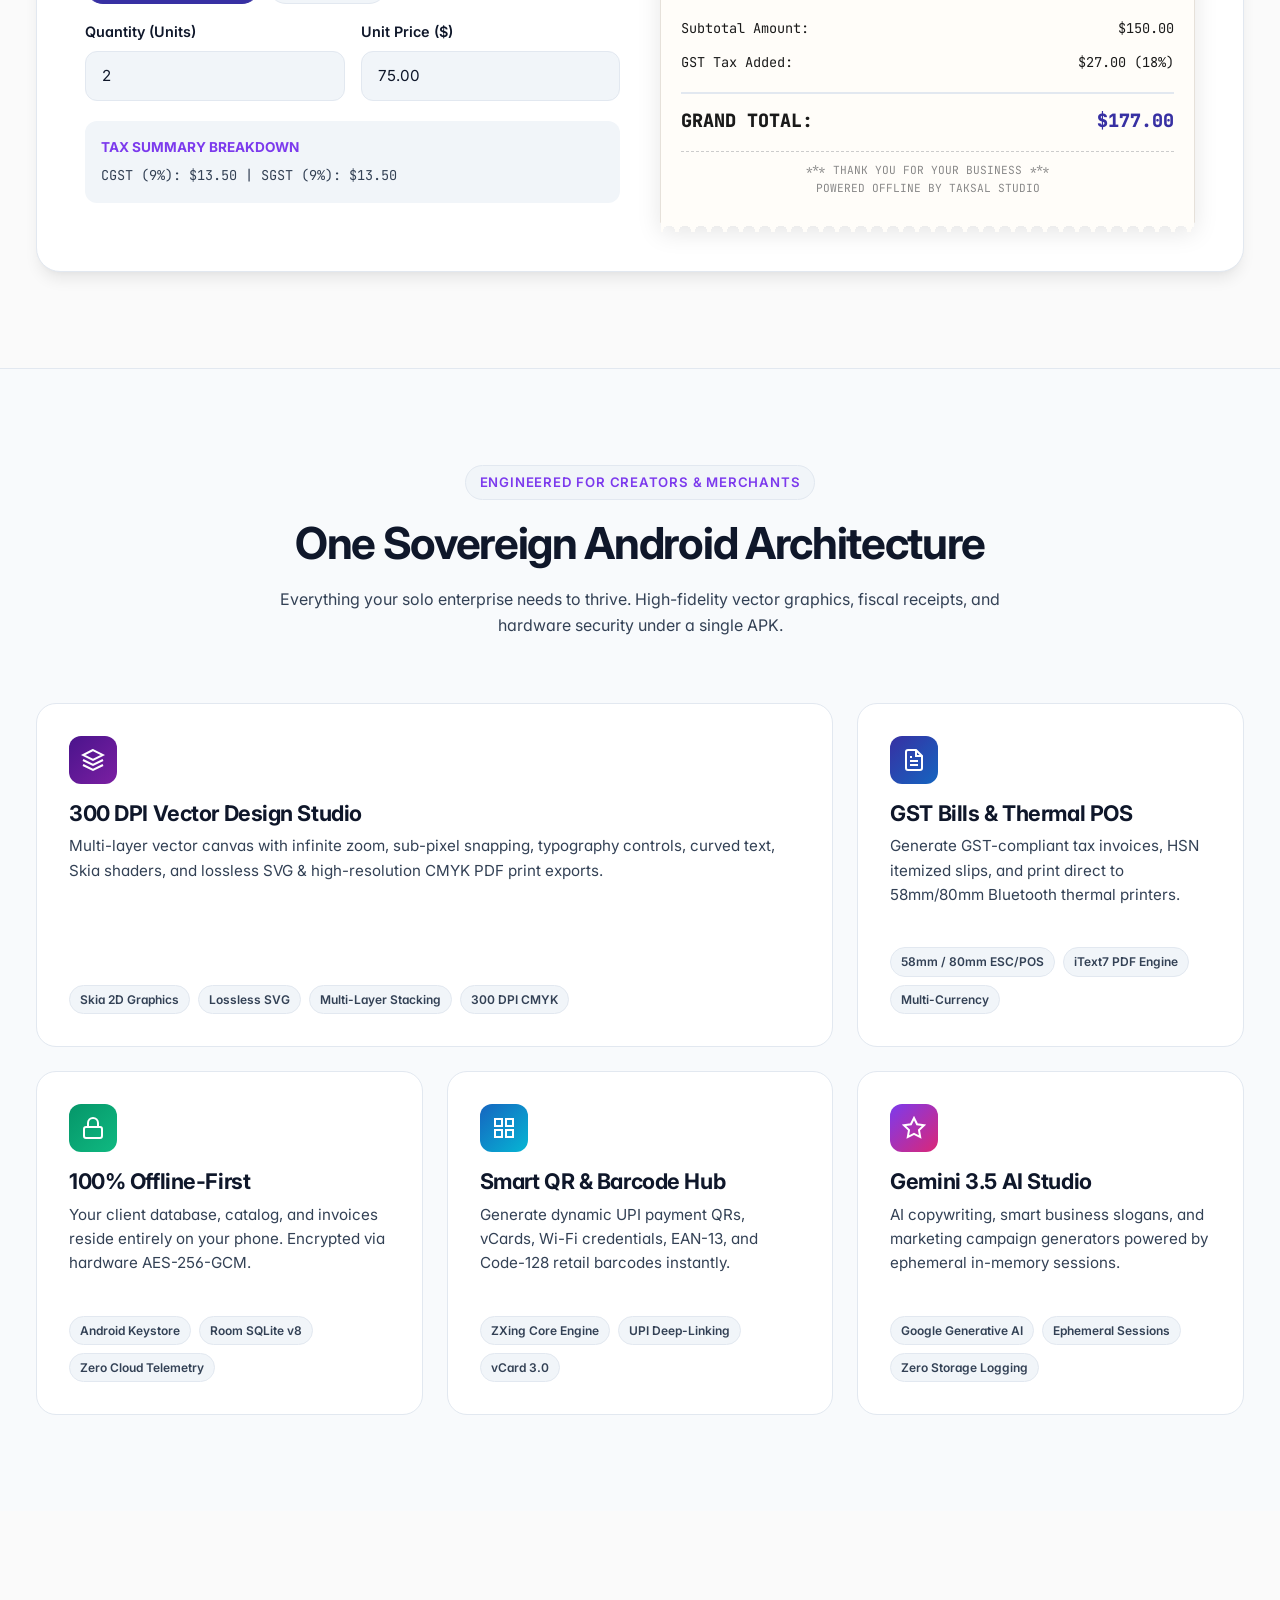
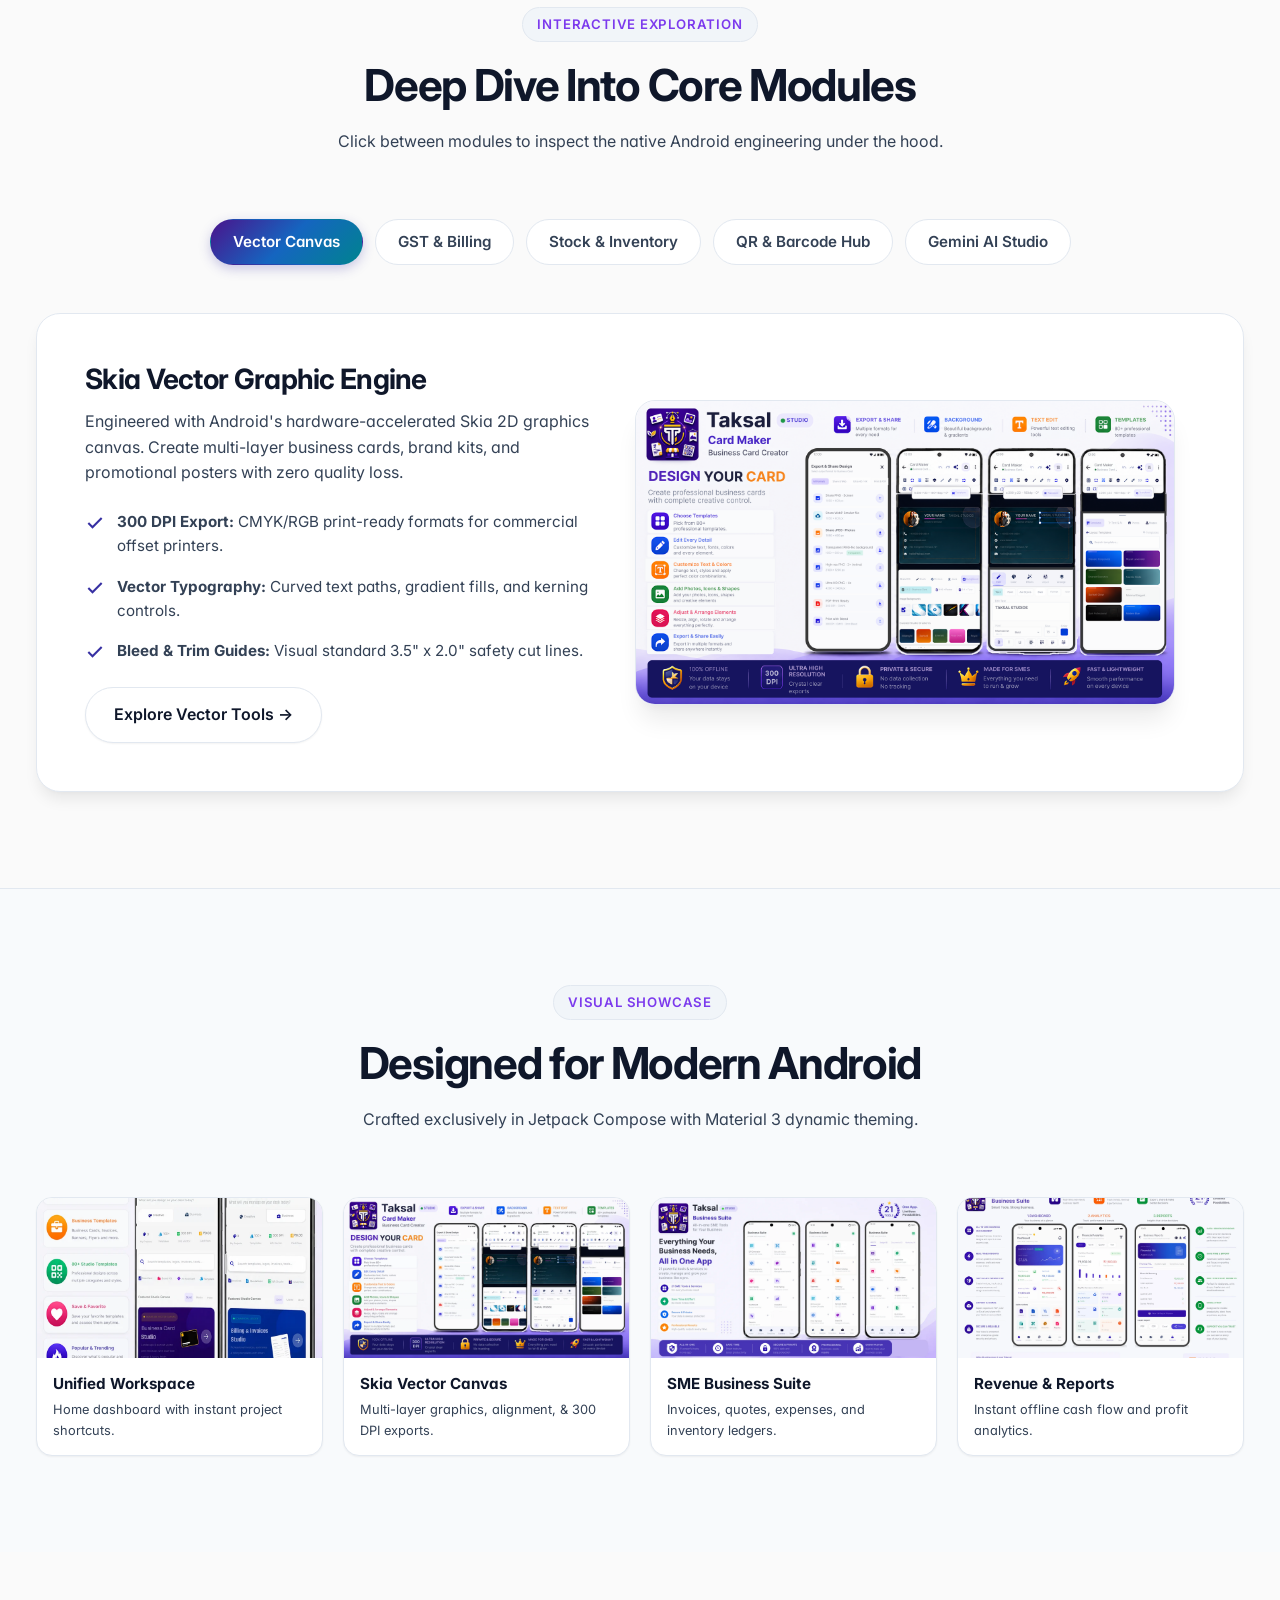
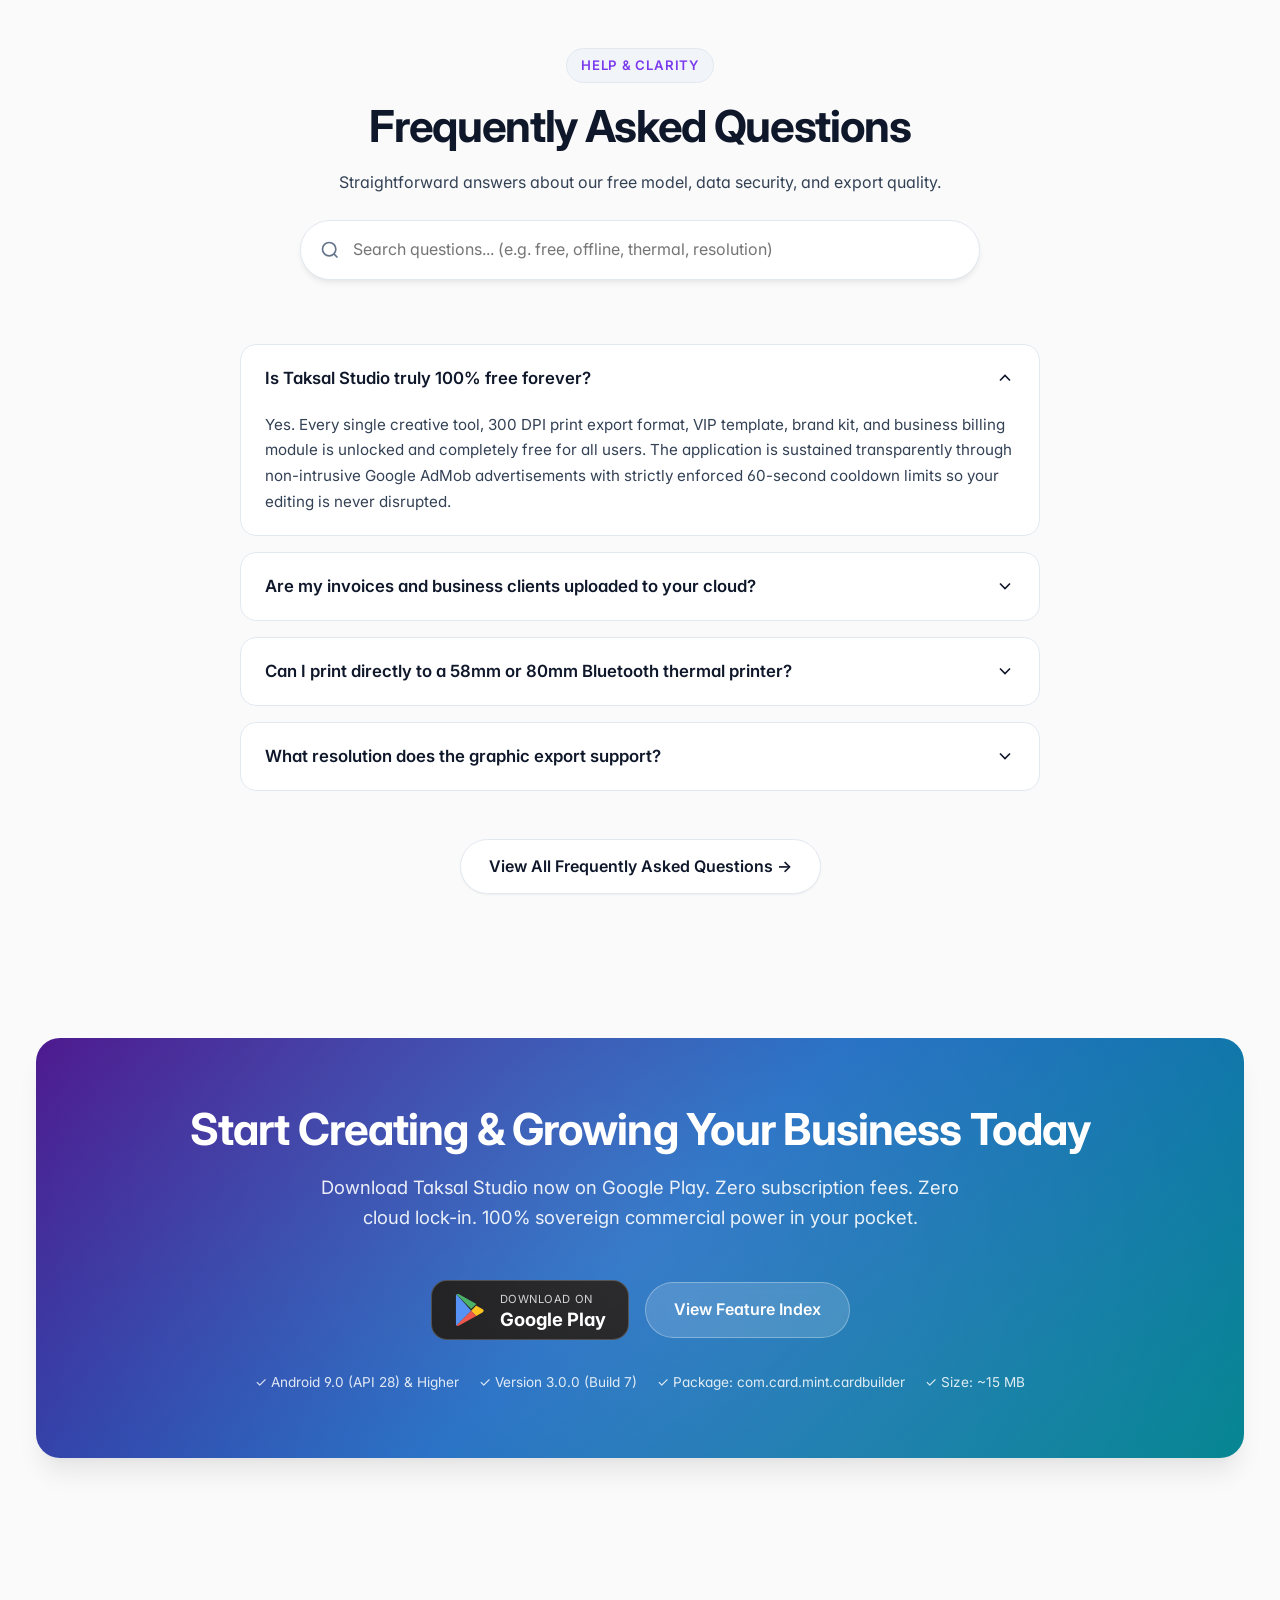
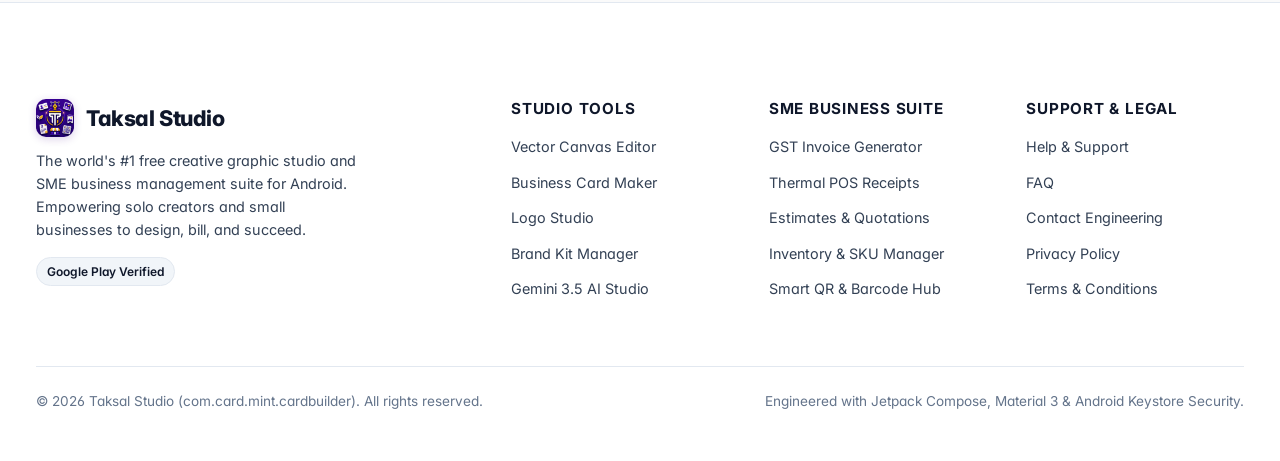
==== commit 52951aaf: "feat(enterprise): Complete Silicon Valley transformation with Interactive 3D Card Studio, GST & POS " ====
--- a/index.html
+++ b/index.html
@@ -8,8 +8,26 @@
   <meta name="keywords" content="Taksal, Taksal Studio, business card maker, logo designer, GST invoice generator, thermal receipt maker, quotation generator, SME business tools, vector editor, Android Keystore, free graphic design app">
   <link rel="canonical" href="https://taksal.com/">
   <link rel="icon" type="image/png" href="assets/images/app-icon.png">
+  <link rel="apple-touch-icon" href="assets/images/app-icon.png">
+  <link rel="manifest" href="manifest.webmanifest">
+  <meta name="theme-color" content="#4A148C" media="(prefers-color-scheme: light)">
+  <meta name="theme-color" content="#09090B" media="(prefers-color-scheme: dark)">
+
   <!-- Google Search Console Verification -->
   <meta name="google-site-verification" content="gne1dHTVGn787EY2IZwjDyE34SihMIsutJ_Xjs1WOic" />
+
+  <!-- Preconnect to Google Fonts -->
+  <link rel="preconnect" href="https://fonts.googleapis.com">
+  <link rel="preconnect" href="https://fonts.gstatic.com" crossorigin>
+  <link href="https://fonts.googleapis.com/css2?family=Inter:wght@300;400;500;600;700;800&family=JetBrains+Mono:wght@400;500;600&display=swap" rel="stylesheet">
+
+  <!-- Zero-FOUC Theme Initializer -->
+  <script>
+    (function(){
+      var t = localStorage.getItem('taksal-theme') || (window.matchMedia('(prefers-color-scheme: dark)').matches ? 'dark' : 'light');
+      document.documentElement.setAttribute('data-theme', t);
+    })();
+  </script>
 
   <!-- Open Graph / Facebook / LinkedIn -->
   <meta property="og:type" content="website">
@@ -17,6 +35,8 @@
   <meta property="og:title" content="Taksal Studio — Free Graphic Design & SME Business Suite">
   <meta property="og:description" content="Design 300 DPI vector business cards, logos, and posters. Create GST invoices, thermal receipts, estimates, and QR payments offline on Android. 100% Free Forever.">
   <meta property="og:image" content="https://taksal.com/assets/images/feature-graphic.png">
+  <meta property="og:image:width" content="1200">
+  <meta property="og:image:height" content="630">
   <meta property="og:site_name" content="Taksal Studio">
 
   <!-- Twitter Cards -->
@@ -30,13 +50,18 @@
   {
     "@context": "https://schema.org",
     "@type": "SoftwareApplication",
-    "name": "Taksal",
-    "alternateName": "Taksal Studio",
+    "name": "Taksal Studio",
+    "alternateName": "Taksal",
     "operatingSystem": "Android 9.0 (Pie) and higher",
     "applicationCategory": "BusinessApplication",
     "applicationSubCategory": "DesignApplication",
     "softwareVersion": "3.0.0",
     "fileSize": "15MB",
+    "aggregateRating": {
+      "@type": "AggregateRating",
+      "ratingValue": "4.9",
+      "ratingCount": "1280"
+    },
     "offers": {
       "@type": "Offer",
       "price": "0.00",
@@ -52,7 +77,8 @@
     "downloadUrl": "https://play.google.com/store/apps/details?id=com.card.mint.cardbuilder",
     "author": {
       "@type": "Organization",
-      "name": "Card Mint / Taksal Studio"
+      "name": "Taksal Studio",
+      "url": "https://taksal.com"
     }
   }
   </script>
@@ -60,12 +86,14 @@
   <link rel="stylesheet" href="assets/css/style.css">
 </head>
 <body>
+  <!-- Accessible Skip Link -->
+  <a href="#main" class="skip-link">Skip to main content</a>
 
   <!-- Site Header -->
   <header class="site-header">
     <div class="container nav-container">
       <a href="index.html" class="brand-logo" aria-label="Taksal Home">
-        <img src="assets/images/app-icon.png" alt="Taksal Logo" class="brand-icon">
+        <img src="assets/images/app-icon.png" alt="Taksal Logo" class="brand-icon" width="38" height="38">
         <span>Taksal</span>
         <span class="brand-badge">v3.0</span>
       </a>
@@ -82,13 +110,22 @@
       </nav>
 
       <div class="nav-actions">
+        <!-- Quick Command Palette Button -->
+        <button type="button" class="cmd-palette-btn" aria-label="Open Command Palette (Cmd+K)">
+          <svg width="14" height="14" viewBox="0 0 24 24" fill="none" stroke="currentColor" stroke-width="2"><circle cx="11" cy="11" r="8"></circle><line x1="21" y1="21" x2="16.65" y2="16.65"></line></svg>
+          <span>Search</span>
+          <span class="cmd-kbd">⌘K</span>
+        </button>
+
         <button type="button" class="theme-toggle-btn" aria-label="Toggle dark/light theme">
-          <svg width="20" height="20" viewBox="0 0 24 24" fill="none" stroke="currentColor" stroke-width="2" stroke-linecap="round" stroke-linejoin="round"><path d="M21 12.79A9 9 0 1 1 11.21 3 7 7 0 0 0 21 12.79z"></path></svg>
+          <svg width="20" height="20" viewBox="0 0 24 24" fill="none" stroke="currentColor" stroke-width="2"><path d="M21 12.79A9 9 0 1 1 11.21 3 7 7 0 0 0 21 12.79z"></path></svg>
         </button>
+
         <a href="https://play.google.com/store/apps/details?id=com.card.mint.cardbuilder" target="_blank" rel="noopener noreferrer" class="nav-cta-btn">
           <svg width="16" height="16" viewBox="0 0 24 24" fill="currentColor"><path d="M3 20.5V3.5C3 2.91 3.34 2.39 3.84 2.15L13.69 12L3.84 21.85C3.34 21.6 3 21.09 3 20.5M16.81 15.12L6.05 21.34L14.54 12.85L16.81 15.12M20.16 10.81C20.5 11.08 20.75 11.5 20.75 12C20.75 12.5 20.53 12.9 20.18 13.18L17.89 14.5L15.39 12L17.89 9.5L20.16 10.81M6.05 2.66L16.81 8.88L14.54 11.15L6.05 2.66Z"/></svg>
           Get Free App
         </a>
+
         <button type="button" class="hamburger-btn" aria-label="Open mobile menu" aria-expanded="false">
           <span></span>
           <span></span>
@@ -115,570 +152,687 @@
     </div>
   </div>
 
-  <!-- Hero Section -->
-  <section class="hero-section">
-    <div class="container">
-      <div class="hero-content">
-        <div class="hero-pill-badge">
-          <span class="badge-dot"></span>
-          <span>Version 3.0 Free Studio · 100% Free Forever</span>
-        </div>
-        <h1 class="hero-title">
-          Create. Design.<br>
-          <span class="text-gradient">Grow Your Business.</span>
-        </h1>
-        <p class="hero-lead">
-          The all-in-one Android powerhouse that replaces expensive design subscriptions and complex billing software. Craft 300 DPI vector branding, run GST invoicing, print thermal POS receipts, manage stock, and collect instant UPI payments — completely offline with hardware-backed encryption.
-        </p>
-
-        <div class="hero-actions">
-          <a href="https://play.google.com/store/apps/details?id=com.card.mint.cardbuilder" target="_blank" rel="noopener noreferrer" class="play-store-btn" aria-label="Get it on Google Play">
-            <img src="assets/images/badges/google-play-badge.svg" alt="Google Play Icon" class="play-icon">
-            <div>
-              <span class="btn-text-small">Get it on</span>
-              <span class="btn-text-large">Google Play</span>
-            </div>
-          </a>
-          <a href="features.html" class="btn btn-secondary">
-            Explore All 15+ Tools
-            <svg width="18" height="18" viewBox="0 0 24 24" fill="none" stroke="currentColor" stroke-width="2" stroke-linecap="round" stroke-linejoin="round"><line x1="5" y1="12" x2="19" y2="12"></line><polyline points="12 5 19 12 12 19"></polyline></svg>
-          </a>
-        </div>
-
-        <!-- Trust Badges -->
-        <div class="trust-badges-row">
-          <div class="trust-item">
-            <svg viewBox="0 0 24 24" fill="none" stroke="currentColor" stroke-width="2.5"><polyline points="20 6 9 17 4 12"></polyline></svg>
-            <span>100% Free Forever</span>
-          </div>
-          <div class="trust-item">
-            <svg viewBox="0 0 24 24" fill="none" stroke="currentColor" stroke-width="2.5"><polyline points="20 6 9 17 4 12"></polyline></svg>
-            <span>300 DPI Vector Skia Engine</span>
-          </div>
-          <div class="trust-item">
-            <svg viewBox="0 0 24 24" fill="none" stroke="currentColor" stroke-width="2.5"><polyline points="20 6 9 17 4 12"></polyline></svg>
-            <span>Android Keystore AES-256</span>
-          </div>
-          <div class="trust-item">
-            <svg viewBox="0 0 24 24" fill="none" stroke="currentColor" stroke-width="2.5"><polyline points="20 6 9 17 4 12"></polyline></svg>
-            <span>Zero Mandatory Cloud Sign-In</span>
-          </div>
-        </div>
-
-        <!-- Hero Mockup Frame -->
-        <div class="hero-showcase">
-          <div class="hero-mockup-frame">
-            <picture>
-              <source srcset="assets/images/screenshots/homescreen.webp" type="image/webp">
-              <img src="assets/images/screenshots/homescreen.png" alt="Taksal Studio App Dashboard Interface" class="hero-mockup-img" loading="eager">
-            </picture>
-
-            <!-- Floating UI Chips -->
+  <main id="main">
+    <!-- Hero Section -->
+    <section class="hero-section">
+      <div class="container">
+        <div class="hero-content">
+          <div class="hero-pill-badge">
+            <span class="badge-dot"></span>
+            <span>Version 3.0.0 Live &mdash; 100% Free Forever</span>
+          </div>
+
+          <h1 class="hero-title">
+            Design Stunning Visuals. <br>
+            <span class="text-gradient">Run Your Entire Business.</span>
+          </h1>
+
+          <p class="hero-lead">
+            The world's first hybrid Android suite unifying an ultra-crisp <strong>300 DPI vector graphic studio</strong> with a complete <strong>SME billing engine</strong>: GST invoices, 58mm/80mm thermal POS slips, live inventory tracking, and hardware-secured QR payments.
+          </p>
+
+          <div class="hero-actions">
+            <a href="https://play.google.com/store/apps/details?id=com.card.mint.cardbuilder" target="_blank" rel="noopener noreferrer" class="play-store-btn" aria-label="Get it on Google Play">
+              <img src="assets/images/badges/google-play-badge.svg" alt="Google Play" class="play-icon" width="32" height="32">
+              <div>
+                <span class="btn-text-small">Get it on</span>
+                <span class="btn-text-large">Google Play</span>
+              </div>
+            </a>
+            <a href="#interactive-studio" class="btn btn-secondary">
+              <svg width="18" height="18" viewBox="0 0 24 24" fill="none" stroke="currentColor" stroke-width="2"><circle cx="12" cy="12" r="10"></circle><polygon points="10 8 16 12 10 16 10 8"></polygon></svg>
+              Try Live Web Studio
+            </a>
+            <button type="button" class="btn btn-secondary" onclick="window.toggleCommandPalette()">
+              <svg width="18" height="18" viewBox="0 0 24 24" fill="none" stroke="currentColor" stroke-width="2"><circle cx="11" cy="11" r="8"></circle><line x1="21" y1="21" x2="16.65" y2="16.65"></line></svg>
+              Quick Search (⌘K)
+            </button>
+          </div>
+
+          <div class="trust-badges-row">
+            <div class="trust-item">
+              <svg viewBox="0 0 24 24" fill="none" stroke="currentColor" stroke-width="2.5"><polyline points="20 6 9 17 4 12"></polyline></svg>
+              <span>100% Free — No Paywalls</span>
+            </div>
+            <div class="trust-item">
+              <svg viewBox="0 0 24 24" fill="none" stroke="currentColor" stroke-width="2.5"><polyline points="20 6 9 17 4 12"></polyline></svg>
+              <span>Offline-First (Private SQLite)</span>
+            </div>
+            <div class="trust-item">
+              <svg viewBox="0 0 24 24" fill="none" stroke="currentColor" stroke-width="2.5"><polyline points="20 6 9 17 4 12"></polyline></svg>
+              <span>AES-256 Android Keystore</span>
+            </div>
+            <div class="trust-item">
+              <svg viewBox="0 0 24 24" fill="none" stroke="currentColor" stroke-width="2.5"><polyline points="20 6 9 17 4 12"></polyline></svg>
+              <span>300 DPI Print-Ready Export</span>
+            </div>
+          </div>
+
+          <!-- Hero Mockup Frame with Floating Badges -->
+          <div class="hero-showcase">
             <div class="floating-chip chip-left">
-              <div class="bento-icon-box icon-purple" style="width: 32px; height: 32px; margin: 0;">
-                <svg width="18" height="18" viewBox="0 0 24 24" fill="none" stroke="currentColor" stroke-width="2"><path d="M12 2l3.09 6.26L22 9.27l-5 4.87 1.18 6.88L12 17.77l-6.18 3.25L7 14.14 2 9.27l6.91-1.01L12 2z"></path></svg>
-              </div>
+              <svg width="20" height="20" viewBox="0 0 24 24" fill="none" stroke="#7C3AED" stroke-width="2"><rect x="3" y="3" width="18" height="18" rx="2"></rect><circle cx="8.5" cy="8.5" r="1.5"></circle><polyline points="21 15 16 10 5 21"></polyline></svg>
+              <span>300 DPI Vector Skia Canvas</span>
+            </div>
+
+            <div class="hero-mockup-frame">
+              <picture>
+                <source srcset="assets/images/feature-graphic.webp" type="image/webp">
+                <img src="assets/images/feature-graphic.png" alt="Taksal Studio Workspace and Mobile Design Interface" class="hero-mockup-img" width="1024" height="500" fetchpriority="high">
+              </picture>
+            </div>
+
+            <div class="floating-chip chip-right">
+              <svg width="20" height="20" viewBox="0 0 24 24" fill="none" stroke="#059669" stroke-width="2"><path d="M14 2H6a2 2 0 0 0-2 2v16a2 2 0 0 0 2 2h12a2 2 0 0 0 2-2V8z"></path><polyline points="14 2 14 8 20 8"></polyline><line x1="16" y1="13" x2="8" y2="13"></line><line x1="16" y1="17" x2="8" y2="17"></line></svg>
+              <span>GST Bills & 58mm Thermal Slips</span>
+            </div>
+          </div>
+        </div>
+      </div>
+    </section>
+
+    <!-- Real-Time App Metric Statistics -->
+    <section class="stats-section">
+      <div class="container">
+        <div class="stats-grid">
+          <div class="stat-card">
+            <div class="stat-value text-gradient">300 DPI</div>
+            <div class="stat-label">Commercial Print Resolution (CMYK/RGB)</div>
+          </div>
+          <div class="stat-card">
+            <div class="stat-value text-gradient-creative">15+</div>
+            <div class="stat-label">Built-in Professional SME & Graphic Engines</div>
+          </div>
+          <div class="stat-card">
+            <div class="stat-value text-gradient-finance">0.00</div>
+            <div class="stat-label">100% Free Forever &mdash; All VIP Features Unlocked</div>
+          </div>
+          <div class="stat-card">
+            <div class="stat-value text-gradient">AES-256</div>
+            <div class="stat-label">Hardware-Backed Android KeyStore Encryption</div>
+          </div>
+        </div>
+      </div>
+    </section>
+
+    <!-- NEW SILICON VALLEY SECTION: Interactive Live Business Card Studio Playground -->
+    <section id="interactive-studio" class="section" style="background: var(--bg-surface-subtle); border-top: 1px solid var(--border-color); border-bottom: 1px solid var(--border-color);">
+      <div class="container">
+        <div class="section-title-wrap">
+          <div class="section-pill">Interactive Browser Playground</div>
+          <h2 class="section-title">Test the Studio Right in Your Browser</h2>
+          <p class="section-subtitle">
+            Experience Taksal's vector card layout engine. Customize contact fields, switch print themes, and flip the 3D card to view the rear QR code layout.
+          </p>
+        </div>
+
+        <div class="interactive-studio-grid">
+          <!-- 3D Flippable Business Card Preview -->
+          <div class="card-perspective-container">
+            <div class="business-card-3d" id="interactiveBusinessCard" title="Click anywhere on card to flip front/back">
+              <!-- Front Face -->
+              <div class="card-face card-face-front theme-royal">
+                <div class="card-header-row">
+                  <div>
+                    <div class="card-brand-name" id="cardPreviewCompany">Taksal Studio Ltd</div>
+                    <div class="card-brand-tagline" id="cardPreviewTagline">Crafting Sovereign Visuals</div>
+                  </div>
+                  <div class="card-chip-badge">300 DPI CMYK</div>
+                </div>
+                <div class="card-user-info">
+                  <div class="card-user-name" id="cardPreviewName">Alex Morgan</div>
+                  <div class="card-user-title" id="cardPreviewTitle">Creative Director</div>
+                  <div class="card-contact-row">
+                    <div class="card-contact-item">
+                      <svg width="12" height="12" viewBox="0 0 24 24" fill="none" stroke="currentColor" stroke-width="2"><path d="M22 16.92v3a2 2 0 0 1-2.18 2 19.79 19.79 0 0 1-8.63-3.07 19.5 19.5 0 0 1-6-6 19.79 19.79 0 0 1-3.07-8.67A2 2 0 0 1 4.11 2h3a2 2 0 0 1 2 1.72 12.84 12.84 0 0 0 .7 2.81 2 2 0 0 1-.45 2.11L8.09 9.91a16 16 0 0 0 6 6l1.27-1.27a2 2 0 0 1 2.11-.45 12.84 12.84 0 0 0 2.81.7A2 2 0 0 1 22 16.92z"></path></svg>
+                      <span id="cardPreviewPhone">+1 (555) 321-7890</span>
+                    </div>
+                    <div class="card-contact-item">
+                      <svg width="12" height="12" viewBox="0 0 24 24" fill="none" stroke="currentColor" stroke-width="2"><path d="M4 4h16c1.1 0 2 .9 2 2v12c0 1.1-.9 2-2 2H4c-1.1 0-2-.9-2-2V6c0-1.1.9-2 2-2z"></path><polyline points="22,6 12,13 2,6"></polyline></svg>
+                      <span id="cardPreviewEmail">alex@taksal.com</span>
+                    </div>
+                  </div>
+                </div>
+              </div>
+
+              <!-- Back Face (Flipped) -->
+              <div class="card-face card-face-back theme-royal">
+                <div class="card-back-center">
+                  <div class="card-qr-box">
+                    <!-- Clean SVG QR Code Mockup -->
+                    <svg width="74" height="74" viewBox="0 0 24 24" fill="#18181B">
+                      <path d="M2 2h8v8H2V2zm2 2v4h4V4H4zm8-2h8v8h-8V2zm2 2v4h4V4h-4zM2 14h8v8H2v-8zm2 2v4h4v-4H4zm11 0h2v2h-2v-2zm-3 0h2v2h-2v-2zm5 5h2v2h-2v-2zm-2-2h2v2h-2v-2zm4-3h2v2h-2v-2zm-2 5h2v2h-2v-2z"/>
+                    </svg>
+                  </div>
+                  <div style="font-weight: 800; font-size: 1.1rem;" id="cardBackCompanyName">Taksal Studio Ltd</div>
+                  <div style="font-size: 0.75rem; opacity: 0.85;">Scan for Instant vCard & Portfolio</div>
+                </div>
+              </div>
+            </div>
+          </div>
+
+          <!-- Studio Live Customizer Panel -->
+          <div class="studio-control-panel">
+            <h3 style="font-size: 1.25rem; margin-bottom: 8px;">Card Customizer</h3>
+            <p style="font-size: 0.875rem; color: var(--text-secondary); margin-bottom: 16px;">
+              Choose a color theme and edit fields to watch the card update in real-time.
+            </p>
+
+            <label class="form-label" style="margin-bottom: 6px;">Select Print Palette:</label>
+            <div class="theme-swatches">
+              <button type="button" class="swatch-btn active" data-card-theme="royal" style="background: #7B1FA2;" aria-label="Royal Purple Theme"></button>
+              <button type="button" class="swatch-btn" data-card-theme="midnight" style="background: #27272A;" aria-label="Midnight Dark Theme"></button>
+              <button type="button" class="swatch-btn" data-card-theme="emerald" style="background: #059669;" aria-label="Emerald Tech Theme"></button>
+              <button type="button" class="swatch-btn" data-card-theme="minimal" style="background: #FFFFFF; border: 1px solid #CBD5E1;" aria-label="Clean Minimalist Theme"></button>
+            </div>
+
+            <div style="display: grid; grid-template-columns: 1fr 1fr; gap: 12px; margin-bottom: 12px;">
               <div>
-                <span style="display:block; font-size: 0.75rem; color: var(--text-secondary);">Vector Canvas</span>
-                <span style="color: var(--text-primary);">300 DPI Ready</span>
-              </div>
-            </div>
-
-            <div class="floating-chip chip-right">
-              <div class="bento-icon-box icon-emerald" style="width: 32px; height: 32px; margin: 0;">
-                <svg width="18" height="18" viewBox="0 0 24 24" fill="none" stroke="currentColor" stroke-width="2"><rect x="3" y="11" width="18" height="11" rx="2" ry="2"></rect><path d="M7 11V7a5 5 0 0 1 10 0v4"></path></svg>
+                <label class="form-label" for="inputCardName">Full Name</label>
+                <input type="text" id="inputCardName" class="form-control" value="Alex Morgan">
               </div>
               <div>
-                <span style="display:block; font-size: 0.75rem; color: var(--text-secondary);">Security Enclave</span>
-                <span style="color: var(--text-primary);">Hardware Keystore</span>
-              </div>
-            </div>
-          </div>
-        </div>
-
-      </div>
-    </div>
-  </section>
-
-  <!-- Statistics Row -->
-  <section class="stats-section">
-    <div class="container">
-      <div class="stats-grid">
-        <div class="stat-card">
-          <div class="stat-value text-gradient">$0</div>
-          <div class="stat-label">100% Free Forever (No Paywalls)</div>
-        </div>
-        <div class="stat-card">
-          <div class="stat-value text-gradient">300 DPI</div>
-          <div class="stat-label">Ultra-High Precision Print Engine</div>
-        </div>
-        <div class="stat-card">
-          <div class="stat-value text-gradient">15+</div>
-          <div class="stat-label">Integrated SME & Studio Tools</div>
-        </div>
-        <div class="stat-card">
-          <div class="stat-value text-gradient">256-Bit</div>
-          <div class="stat-label">Hardware KeyStore AES Encryption</div>
-        </div>
-      </div>
-    </div>
-  </section>
-
-  <!-- Two Core Pillars Section -->
-  <section class="section">
-    <div class="container">
-      <div class="section-title-wrap">
-        <div class="section-pill">Unified Convergence</div>
-        <h2 class="section-title">The First Dual-Engine Studio for Mobile</h2>
-        <p class="section-subtitle">Why toggle between three disjointed apps? Taksal fuses professional vector design with day-to-day enterprise commerce on your phone.</p>
-      </div>
-
-      <div class="bento-grid">
-        <!-- Pillar 1: Vector Graphic Studio -->
-        <div class="bento-card bento-6">
-          <div class="bento-icon-box icon-purple">
-            <svg width="24" height="24" viewBox="0 0 24 24" fill="none" stroke="currentColor" stroke-width="2"><path d="M12 19l7-7 3 3-7 7-3-3z"></path><path d="M18 13l-1.5-7.5L2 2l3.5 14.5L13 18l5-5z"></path><path d="M2 2l7.586 7.586"></path><circle cx="11" cy="11" r="2"></circle></svg>
-          </div>
-          <h3 class="bento-title">1. Creative Vector Graphic Studio</h3>
-          <p class="bento-desc">
-            A full-fledged vector layout canvas engineered with Google's Skia graphics pipeline. Build double-sided business cards, minimalist logos, promo flyers, festival posters, and social media graphics with zero latency.
+                <label class="form-label" for="inputCardTitle">Job Title</label>
+                <input type="text" id="inputCardTitle" class="form-control" value="Creative Director">
+              </div>
+            </div>
+
+            <div style="display: grid; grid-template-columns: 1fr 1fr; gap: 12px; margin-bottom: 16px;">
+              <div>
+                <label class="form-label" for="inputCardCompany">Company Name</label>
+                <input type="text" id="inputCardCompany" class="form-control" value="Taksal Studio Ltd">
+              </div>
+              <div>
+                <label class="form-label" for="inputCardEmail">Email Address</label>
+                <input type="email" id="inputCardEmail" class="form-control" value="alex@taksal.com">
+              </div>
+            </div>
+
+            <div style="display: flex; gap: 12px; flex-wrap: wrap;">
+              <button type="button" class="btn btn-secondary" id="flipCardBtn">
+                <svg width="16" height="16" viewBox="0 0 24 24" fill="none" stroke="currentColor" stroke-width="2"><polyline points="23 4 23 10 17 10"></polyline><path d="M20.49 15a9 9 0 1 1-2.12-9.36L23 10"></path></svg>
+                Flip to Back View
+              </button>
+              <button type="button" class="btn btn-primary" id="downloadSpecBtn">
+                <svg width="16" height="16" viewBox="0 0 24 24" fill="none" stroke="currentColor" stroke-width="2"><path d="M21 15v4a2 2 0 0 1-2 2H5a2 2 0 0 1-2-2v-4"></path><polyline points="7 10 12 15 17 10"></polyline><line x1="12" y1="15" x2="12" y2="3"></line></svg>
+                Export 300 DPI Spec
+              </button>
+            </div>
+          </div>
+        </div>
+      </div>
+    </section>
+
+    <!-- NEW SILICON VALLEY SECTION: Interactive GST Billing & 58mm Thermal Slip Simulator -->
+    <section class="section">
+      <div class="container">
+        <div class="section-title-wrap">
+          <div class="section-pill">SME Commercial Simulator</div>
+          <h2 class="section-title">Live GST Billing & Thermal POS Generator</h2>
+          <p class="section-subtitle">
+            See how Taksal computes complex multi-tier GST rates and translates retail sales into clean 58mm/80mm thermal receipts without requiring any cloud server.
           </p>
-          <ul style="list-style: none; margin-bottom: 20px; display: flex; flex-direction: column; gap: 8px; font-size: 0.9rem; color: var(--text-secondary);">
-            <li>✓ Multi-layer stacking with reordering, locking & opacity</li>
-            <li>✓ Magnetic smart snapping to center, bounds & sibling elements</li>
-            <li>✓ Curated typography library + curved text & letter spacing</li>
-            <li>✓ Magic Layers: AI separating flat artwork into editable elements</li>
-            <li>✓ 300 DPI CMYK-ready print exports (PNG, JPG, PDF, SVG)</li>
-          </ul>
-          <picture>
-            <source srcset="assets/images/screenshots/editorscreen.webp" type="image/webp">
-            <img src="assets/images/screenshots/editorscreen.png" alt="Taksal Vector Canvas Editor Screen" class="bento-preview-img" loading="lazy">
-          </picture>
-        </div>
-
-        <!-- Pillar 2: SME Business Suite -->
-        <div class="bento-card bento-6">
-          <div class="bento-icon-box icon-indigo">
-            <svg width="24" height="24" viewBox="0 0 24 24" fill="none" stroke="currentColor" stroke-width="2"><path d="M14 2H6a2 2 0 0 0-2 2v16a2 2 0 0 0 2 2h12a2 2 0 0 0 2-2V8z"></path><polyline points="14 2 14 8 20 8"></polyline><line x1="16" y1="13" x2="8" y2="13"></line><line x1="16" y1="17" x2="8" y2="17"></line><polyline points="10 9 9 9 8 9"></polyline></svg>
-          </div>
-          <h3 class="bento-title">2. SME Operations & Billing Suite</h3>
-          <p class="bento-desc">
-            Equip your retail storefront or freelance practice with instant commercial management. Issue GST invoices, print thermal POS receipts, manage product inventory with SKU thresholds, and track expenses.
+        </div>
+
+        <div class="calculator-panel">
+          <div class="calc-grid">
+            <!-- Inputs & Slabs -->
+            <div>
+              <h3 style="font-size: 1.2rem; margin-bottom: 12px;">Invoice Line Items & GST Rates</h3>
+              
+              <label class="form-label">Select Active GST Tax Slab:</label>
+              <div class="tax-slab-selector">
+                <button type="button" class="slab-chip" data-rate="0">0% (Exempt)</button>
+                <button type="button" class="slab-chip" data-rate="5">5% (Essentials)</button>
+                <button type="button" class="slab-chip" data-rate="12">12% (Standard)</button>
+                <button type="button" class="slab-chip active" data-rate="18">18% (Services/Goods)</button>
+                <button type="button" class="slab-chip" data-rate="28">28% (Luxury)</button>
+              </div>
+
+              <div style="display: grid; grid-template-columns: 1fr 1fr; gap: 16px; margin-bottom: 20px;">
+                <div>
+                  <label class="form-label" for="calcQty">Quantity (Units)</label>
+                  <input type="number" id="calcQty" class="form-control" value="2" min="1" max="1000">
+                </div>
+                <div>
+                  <label class="form-label" for="calcPrice">Unit Price ($)</label>
+                  <input type="number" id="calcPrice" class="form-control" value="75.00" min="0" step="0.5">
+                </div>
+              </div>
+
+              <div class="card" style="padding: 16px; background: var(--bg-surface-variant); border-radius: var(--radius-md);">
+                <div style="font-size: 0.85rem; font-weight: 700; margin-bottom: 6px; color: var(--brand-violet);">TAX SUMMARY BREAKDOWN</div>
+                <div id="calcTaxBreakdown" style="font-size: 0.85rem; color: var(--text-secondary); font-family: var(--font-mono);">
+                  CGST (9%): $13.50 | SGST (9%): $13.50
+                </div>
+              </div>
+            </div>
+
+            <!-- Simulated POS Thermal Slip -->
+            <div>
+              <div class="thermal-tear">
+                <div style="text-align: center; margin-bottom: 12px;">
+                  <div style="font-weight: 800; font-size: 1.1rem; letter-spacing: 0.05em;">TAKSAL STORE POS</div>
+                  <div style="font-size: 0.75rem; color: #666;">GSTIN: 27AABCU9603R1ZM</div>
+                  <div style="font-size: 0.75rem; color: #666;">58mm ESC/POS Direct Print</div>
+                </div>
+
+                <div class="invoice-header-row">
+                  <span>ITEM: Graphic Design Serv.</span>
+                  <span>QTY: 2</span>
+                </div>
+
+                <div class="invoice-calc-row">
+                  <span>Subtotal Amount:</span>
+                  <span id="calcSubtotal">$150.00</span>
+                </div>
+
+                <div class="invoice-calc-row">
+                  <span>GST Tax Added:</span>
+                  <span id="calcTaxAmount">$27.00 (18%)</span>
+                </div>
+
+                <div class="invoice-total-row">
+                  <span>GRAND TOTAL:</span>
+                  <span id="calcGrandTotal" style="color: var(--brand-indigo);">$177.00</span>
+                </div>
+
+                <div style="text-align: center; margin-top: 16px; border-top: 1px dashed #CCC; padding-top: 10px; font-size: 0.7rem; color: #888;">
+                  *** THANK YOU FOR YOUR BUSINESS ***<br>
+                  POWERED OFFLINE BY TAKSAL STUDIO
+                </div>
+              </div>
+            </div>
+          </div>
+        </div>
+      </div>
+    </section>
+
+    <!-- Bento Grid Showcase -->
+    <section class="section" style="background: var(--bg-surface-subtle); border-top: 1px solid var(--border-color);">
+      <div class="container">
+        <div class="section-title-wrap">
+          <div class="section-pill">Engineered For Creators & Merchants</div>
+          <h2 class="section-title">One Sovereign Android Architecture</h2>
+          <p class="section-subtitle">
+            Everything your solo enterprise needs to thrive. High-fidelity vector graphics, fiscal receipts, and hardware security under a single APK.
           </p>
-          <ul style="list-style: none; margin-bottom: 20px; display: flex; flex-direction: column; gap: 8px; font-size: 0.9rem; color: var(--text-secondary);">
-            <li>✓ Professional GST invoices & estimates with PDF generator (iText7)</li>
-            <li>✓ Standard 58mm & 80mm thermal receipt slips for retail counters</li>
-            <li>✓ Inventory stock tracking with SKU & low stock warnings</li>
-            <li>✓ Smart QR Hub: UPI payments (GPay/PhonePe), WhatsApp, Wi-Fi</li>
-            <li>✓ Barcode generator: 1D & 2D formats (Code 128, EAN-13, QR)</li>
-          </ul>
-          <picture>
-            <source srcset="assets/images/screenshots/business-suite-screen.webp" type="image/webp">
-            <img src="assets/images/screenshots/business-suite-screen.png" alt="Taksal Business Suite Tools Screen" class="bento-preview-img" loading="lazy">
-          </picture>
-        </div>
-      </div>
-    </div>
-  </section>
-
-  <!-- Interactive Showcase Tabs -->
-  <section class="section" style="background: var(--bg-surface-subtle);">
-    <div class="container">
-      <div class="section-title-wrap">
-        <div class="section-pill">Interactive Exploration</div>
-        <h2 class="section-title">Engineered For Real Business Workflows</h2>
-        <p class="section-subtitle">Click through the core engines powering thousands of entrepreneurs daily.</p>
-      </div>
-
-      <div class="tab-controls">
-        <button type="button" class="tab-btn active" data-tab="tab-design">Design Canvas</button>
-        <button type="button" class="tab-btn" data-tab="tab-invoicing">GST Invoicing & Bills</button>
-        <button type="button" class="tab-btn" data-tab="tab-ai">Gemini 3.5 AI Studio</button>
-        <button type="button" class="tab-btn" data-tab="tab-qr">Smart QR & Barcode Hub</button>
-        <button type="button" class="tab-btn" data-tab="tab-analytics">Analytics & Reports</button>
-      </div>
-
-      <!-- Tab 1: Design -->
-      <div id="tab-design" class="tab-pane active">
-        <div class="tab-content-grid">
-          <div>
-            <h3 style="font-size: 1.8rem; margin-bottom: 12px;">Zero Latency Vector Graphic Pipeline</h3>
-            <p style="color: var(--text-secondary); line-height: 1.7;">
-              Unlike cloud-tethered graphic editors that lag on mobile connections, Taksal executes graphic operations directly in native Skia C++ graphic shaders. Enjoy infinite pinch-to-zoom, sub-pixel element alignment, and instant PDF vector compilation.
+        </div>
+
+        <div class="bento-grid">
+          <!-- Bento 1: 300 DPI Vector Canvas -->
+          <div class="bento-card bento-8 spotlight-card">
+            <div class="bento-icon-box icon-purple">
+              <svg width="24" height="24" viewBox="0 0 24 24" fill="none" stroke="currentColor" stroke-width="2"><polygon points="12 2 2 7 12 12 22 7 12 2"></polygon><polyline points="2 17 12 22 22 17"></polyline><polyline points="2 12 12 17 22 12"></polyline></svg>
+            </div>
+            <h3 class="bento-title">300 DPI Vector Design Studio</h3>
+            <p class="bento-desc">
+              Multi-layer vector canvas with infinite zoom, sub-pixel snapping, typography controls, curved text, Skia shaders, and lossless SVG & high-resolution CMYK PDF print exports.
             </p>
-            <ul class="tab-feature-list">
-              <li class="tab-feature-item">
-                <svg width="20" height="20" viewBox="0 0 24 24" fill="none" stroke="currentColor" stroke-width="2.5"><polyline points="20 6 9 17 4 12"></polyline></svg>
-                <span><strong>Magnetic Smart Snapping:</strong> Automatic guidelines snap elements to canvas center, borders, and sibling card margins.</span>
-              </li>
-              <li class="tab-feature-item">
-                <svg width="20" height="20" viewBox="0 0 24 24" fill="none" stroke="currentColor" stroke-width="2.5"><polyline points="20 6 9 17 4 12"></polyline></svg>
-                <span><strong>Brand Kit Integration:</strong> Access your company logo, verified hex palettes, and contact tokens directly from the editor dock.</span>
-              </li>
-              <li class="tab-feature-item">
-                <svg width="20" height="20" viewBox="0 0 24 24" fill="none" stroke="currentColor" stroke-width="2.5"><polyline points="20 6 9 17 4 12"></polyline></svg>
-                <span><strong>Trash & Revision Vault:</strong> Never lose an accidental deletion. Restore any canvas draft within 30 days from the local vault.</span>
-              </li>
-            </ul>
-            <a href="features.html#design-studio" class="btn btn-secondary">Learn More About Vector Tools →</a>
-          </div>
-          <div>
-            <picture>
-              <source srcset="assets/images/screenshots/templatesscreen.webp" type="image/webp">
-              <img src="assets/images/screenshots/templatesscreen.png" alt="Taksal Templates Gallery" style="border-radius: var(--radius-xl); border: 1px solid var(--border-color); width: 100%; box-shadow: var(--shadow-md);">
-            </picture>
-          </div>
-        </div>
-      </div>
-
-      <!-- Tab 2: Invoicing -->
-      <div id="tab-invoicing" class="tab-pane">
-        <div class="tab-content-grid">
-          <div>
-            <h3 style="font-size: 1.8rem; margin-bottom: 12px;">Enterprise GST Invoicing & Thermal POS</h3>
-            <p style="color: var(--text-secondary); line-height: 1.7;">
-              Say goodbye to expensive accounting SaaS. Generate GST tax bills with your verified GSTIN, itemized products, tax calculations, and dynamic UPI payment QR codes embedded directly onto the PDF.
+            <div class="tag-list">
+              <span class="tag-badge">Skia 2D Graphics</span>
+              <span class="tag-badge">Lossless SVG</span>
+              <span class="tag-badge">Multi-Layer Stacking</span>
+              <span class="tag-badge">300 DPI CMYK</span>
+            </div>
+          </div>
+
+          <!-- Bento 2: GST & Thermal Invoicing -->
+          <div class="bento-card bento-4 spotlight-card">
+            <div class="bento-icon-box icon-indigo">
+              <svg width="24" height="24" viewBox="0 0 24 24" fill="none" stroke="currentColor" stroke-width="2"><path d="M14 2H6a2 2 0 0 0-2 2v16a2 2 0 0 0 2 2h12a2 2 0 0 0 2-2V8z"></path><polyline points="14 2 14 8 20 8"></polyline><line x1="16" y1="13" x2="8" y2="13"></line><line x1="16" y1="17" x2="8" y2="17"></line><polyline points="10 9 9 9 8 9"></polyline></svg>
+            </div>
+            <h3 class="bento-title">GST Bills & Thermal POS</h3>
+            <p class="bento-desc">
+              Generate GST-compliant tax invoices, HSN itemized slips, and print direct to 58mm/80mm Bluetooth thermal printers.
             </p>
-            <ul class="tab-feature-list">
-              <li class="tab-feature-item">
-                <svg width="20" height="20" viewBox="0 0 24 24" fill="none" stroke="currentColor" stroke-width="2.5"><polyline points="20 6 9 17 4 12"></polyline></svg>
-                <span><strong>Tax & GST Automation:</strong> Configure default tax percentages (0%, 5%, 12%, 18%, 28% or custom) calculated cleanly per item.</span>
-              </li>
-              <li class="tab-feature-item">
-                <svg width="20" height="20" viewBox="0 0 24 24" fill="none" stroke="currentColor" stroke-width="2.5"><polyline points="20 6 9 17 4 12"></polyline></svg>
-                <span><strong>Thermal POS Slips:</strong> Render standard 58mm and 80mm thermal receipt slips for instant Bluetooth/USB receipt printing or digital sharing.</span>
-              </li>
-              <li class="tab-feature-item">
-                <svg width="20" height="20" viewBox="0 0 24 24" fill="none" stroke="currentColor" stroke-width="2.5"><polyline points="20 6 9 17 4 12"></polyline></svg>
-                <span><strong>Quotations to Invoices:</strong> Convert signed customer quotations into settled invoices with a single tap.</span>
-              </li>
-            </ul>
-            <a href="features.html#business-suite" class="btn btn-secondary">Explore Invoicing Tools →</a>
-          </div>
-          <div>
-            <picture>
-              <source srcset="assets/images/screenshots/expense-inventory-quotation-and-invoice-screen.webp" type="image/webp">
-              <img src="assets/images/screenshots/expense-inventory-quotation-and-invoice-screen.png" alt="Invoices, Quotations & Inventory Interface" style="border-radius: var(--radius-xl); border: 1px solid var(--border-color); width: 100%; box-shadow: var(--shadow-md);">
-            </picture>
-          </div>
-        </div>
-      </div>
-
-      <!-- Tab 3: AI -->
-      <div id="tab-ai" class="tab-pane">
-        <div class="tab-content-grid">
-          <div>
-            <h3 style="font-size: 1.8rem; margin-bottom: 12px;">Gemini 3.5 AI Studio with Zero Cloud Leak</h3>
-            <p style="color: var(--text-secondary); line-height: 1.7;">
-              Harness state-of-the-art Google Gemini generative models to generate design layout briefs, craft persuasive marketing copy, and spark color inspiration.
+            <div class="tag-list">
+              <span class="tag-badge">58mm / 80mm ESC/POS</span>
+              <span class="tag-badge">iText7 PDF Engine</span>
+              <span class="tag-badge">Multi-Currency</span>
+            </div>
+          </div>
+
+          <!-- Bento 3: Offline-First Keystore -->
+          <div class="bento-card bento-4 spotlight-card">
+            <div class="bento-icon-box icon-emerald">
+              <svg width="24" height="24" viewBox="0 0 24 24" fill="none" stroke="currentColor" stroke-width="2"><rect x="3" y="11" width="18" height="11" rx="2" ry="2"></rect><path d="M7 11V7a5 5 0 0 1 10 0v4"></path></svg>
+            </div>
+            <h3 class="bento-title">100% Offline-First</h3>
+            <p class="bento-desc">
+              Your client database, catalog, and invoices reside entirely on your phone. Encrypted via hardware AES-256-GCM.
             </p>
-            <ul class="tab-feature-list">
-              <li class="tab-feature-item">
-                <svg width="20" height="20" viewBox="0 0 24 24" fill="none" stroke="currentColor" stroke-width="2.5"><polyline points="20 6 9 17 4 12"></polyline></svg>
-                <span><strong>Client-Direct Encryption:</strong> Bring your own Google AI Studio API key. It is stored exclusively on your device using hardware-backed AES-256-GCM.</span>
-              </li>
-              <li class="tab-feature-item">
-                <svg width="20" height="20" viewBox="0 0 24 24" fill="none" stroke="currentColor" stroke-width="2.5"><polyline points="20 6 9 17 4 12"></polyline></svg>
-                <span><strong>Ephemeral Memory Architecture:</strong> AI chat sessions are memory-only. Your commercial prompts and chats are never logged or sold.</span>
-              </li>
-              <li class="tab-feature-item">
-                <svg width="20" height="20" viewBox="0 0 24 24" fill="none" stroke="currentColor" stroke-width="2.5"><polyline points="20 6 9 17 4 12"></polyline></svg>
-                <span><strong>Intelligent Brief Parser:</strong> Transform rough business descriptions into ready-to-edit vector card layouts in seconds.</span>
-              </li>
-            </ul>
-            <a href="features.html#ai-studio" class="btn btn-secondary">Discover AI Capabilities →</a>
-          </div>
-          <div>
-            <picture>
-              <source srcset="assets/images/screenshots/ai-assistant-screen.webp" type="image/webp">
-              <img src="assets/images/screenshots/ai-assistant-screen.png" alt="Gemini AI Studio Screen" style="border-radius: var(--radius-xl); border: 1px solid var(--border-color); width: 100%; max-height: 480px; object-fit: contain; box-shadow: var(--shadow-md); margin: 0 auto;">
-            </picture>
-          </div>
-        </div>
-      </div>
-
-      <!-- Tab 4: QR & Barcodes -->
-      <div id="tab-qr" class="tab-pane">
-        <div class="tab-content-grid">
-          <div>
-            <h3 style="font-size: 1.8rem; margin-bottom: 12px;">Smart QR & Commercial Barcode Hub</h3>
-            <p style="color: var(--text-secondary); line-height: 1.7;">
-              Streamline customer touchpoints with customized QR codes and retail barcodes. Embed your UPI ID to receive instant payments via PhonePe, GPay, Paytm, and BHIM without payment gateway transaction fees.
+            <div class="tag-list">
+              <span class="tag-badge">Android Keystore</span>
+              <span class="tag-badge">Room SQLite v8</span>
+              <span class="tag-badge">Zero Cloud Telemetry</span>
+            </div>
+          </div>
+
+          <!-- Bento 4: Smart QR & Barcodes -->
+          <div class="bento-card bento-4 spotlight-card">
+            <div class="bento-icon-box icon-blue">
+              <svg width="24" height="24" viewBox="0 0 24 24" fill="none" stroke="currentColor" stroke-width="2"><rect x="3" y="3" width="7" height="7"></rect><rect x="14" y="3" width="7" height="7"></rect><rect x="14" y="14" width="7" height="7"></rect><rect x="3" y="14" width="7" height="7"></rect></svg>
+            </div>
+            <h3 class="bento-title">Smart QR & Barcode Hub</h3>
+            <p class="bento-desc">
+              Generate dynamic UPI payment QRs, vCards, Wi-Fi credentials, EAN-13, and Code-128 retail barcodes instantly.
             </p>
-            <ul class="tab-feature-list">
-              <li class="tab-feature-item">
-                <svg width="20" height="20" viewBox="0 0 24 24" fill="none" stroke="currentColor" stroke-width="2.5"><polyline points="20 6 9 17 4 12"></polyline></svg>
-                <span><strong>Direct UPI Payment QRs:</strong> Embed custom amounts, merchant business names, and transaction references for counter billing.</span>
-              </li>
-              <li class="tab-feature-item">
-                <svg width="20" height="20" viewBox="0 0 24 24" fill="none" stroke="currentColor" stroke-width="2.5"><polyline points="20 6 9 17 4 12"></polyline></svg>
-                <span><strong>Instant WhatsApp & Wi-Fi Cards:</strong> Let store visitors join your Wi-Fi or text your customer desk with one scan.</span>
-              </li>
-              <li class="tab-feature-item">
-                <svg width="20" height="20" viewBox="0 0 24 24" fill="none" stroke="currentColor" stroke-width="2.5"><polyline points="20 6 9 17 4 12"></polyline></svg>
-                <span><strong>Standard Retail Barcodes:</strong> Generate Code 128, EAN-13, UPC-A, and Data Matrix barcodes for product inventory labels.</span>
-              </li>
-            </ul>
-            <a href="features.html#qr-hub" class="btn btn-secondary">Explore Barcode Specs →</a>
-          </div>
-          <div>
-            <picture>
-              <source srcset="assets/images/screenshots/qr-and-barcode-screen.webp" type="image/webp">
-              <img src="assets/images/screenshots/qr-and-barcode-screen.png" alt="QR and Barcode Generator Screen" style="border-radius: var(--radius-xl); border: 1px solid var(--border-color); width: 100%; box-shadow: var(--shadow-md);">
-            </picture>
-          </div>
-        </div>
-      </div>
-
-      <!-- Tab 5: Analytics -->
-      <div id="tab-analytics" class="tab-pane">
-        <div class="tab-content-grid">
-          <div>
-            <h3 style="font-size: 1.8rem; margin-bottom: 12px;">Real-Time Financial Dashboard & Analytics</h3>
-            <p style="color: var(--text-secondary); line-height: 1.7;">
-              Understand your commercial health without hiring a bookkeeper. Inspect daily sales volumes, gross revenue, category expenditures, and inventory valuation at a glance.
+            <div class="tag-list">
+              <span class="tag-badge">ZXing Core Engine</span>
+              <span class="tag-badge">UPI Deep-Linking</span>
+              <span class="tag-badge">vCard 3.0</span>
+            </div>
+          </div>
+
+          <!-- Bento 5: Gemini 3.5 AI Studio -->
+          <div class="bento-card bento-4 spotlight-card">
+            <div class="bento-icon-box icon-pink">
+              <svg width="24" height="24" viewBox="0 0 24 24" fill="none" stroke="currentColor" stroke-width="2"><path d="M12 2l3.09 6.26L22 9.27l-5 4.87 1.18 6.88L12 17.77l-6.18 3.25L7 14.14 2 9.27l6.91-1.01L12 2z"></path></svg>
+            </div>
+            <h3 class="bento-title">Gemini 3.5 AI Studio</h3>
+            <p class="bento-desc">
+              AI copywriting, smart business slogans, and marketing campaign generators powered by ephemeral in-memory sessions.
             </p>
-            <ul class="tab-feature-list">
-              <li class="tab-feature-item">
-                <svg width="20" height="20" viewBox="0 0 24 24" fill="none" stroke="currentColor" stroke-width="2.5"><polyline points="20 6 9 17 4 12"></polyline></svg>
-                <span><strong>Revenue vs. Expense Tracking:</strong> Visual metrics highlighting your net monthly operating profit margin.</span>
-              </li>
-              <li class="tab-feature-item">
-                <svg width="20" height="20" viewBox="0 0 24 24" fill="none" stroke="currentColor" stroke-width="2.5"><polyline points="20 6 9 17 4 12"></polyline></svg>
-                <span><strong>Top-Selling Product Matrices:</strong> Identify fast-moving stock and forecast replenishments before shortages hit.</span>
-              </li>
-              <li class="tab-feature-item">
-                <svg width="20" height="20" viewBox="0 0 24 24" fill="none" stroke="currentColor" stroke-width="2.5"><polyline points="20 6 9 17 4 12"></polyline></svg>
-                <span><strong>Lossless Data Export:</strong> Export your ledger, invoice rolls, and expense records in CSV and PDF formats whenever required.</span>
-              </li>
-            </ul>
-            <a href="features.html#analytics" class="btn btn-secondary">View Reporting Architecture →</a>
-          </div>
-          <div>
-            <picture>
-              <source srcset="assets/images/screenshots/dashboard-analytics-and-reports-screen.webp" type="image/webp">
-              <img src="assets/images/screenshots/dashboard-analytics-and-reports-screen.png" alt="Dashboard, Analytics & Reports Screen" style="border-radius: var(--radius-xl); border: 1px solid var(--border-color); width: 100%; box-shadow: var(--shadow-md);">
-            </picture>
-          </div>
-        </div>
-      </div>
-
-    </div>
-  </section>
-
-  <!-- Comparison Section -->
-  <section class="section">
-    <div class="container">
-      <div class="section-title-wrap">
-        <div class="section-pill">Why Taksal Wins</div>
-        <h2 class="section-title">The Sovereign Creator Advantage</h2>
-        <p class="section-subtitle">How Taksal Studio compares against traditional subscription software.</p>
-      </div>
-
-      <div class="comparison-wrapper">
-        <table class="comparison-table">
-          <thead>
-            <tr>
-              <th>Feature Capability</th>
-              <th class="highlight-col">Taksal Studio v3.0</th>
-              <th>Subscription Graphic Apps</th>
-              <th>Cloud Invoicing SaaS</th>
-            </tr>
-          </thead>
-          <tbody>
-            <tr>
-              <td>Pricing Model</td>
-              <td class="highlight-col"><strong style="color: var(--success);">100% Free Forever ($0/mo)</strong></td>
-              <td>$12 – $30 / user / month</td>
-              <td>$15 – $50 / organization / month</td>
-            </tr>
-            <tr>
-              <td>300 DPI CMYK Print Exports</td>
-              <td class="highlight-col"><span class="check-icon">✓ Included Free</span></td>
-              <td><span class="cross-icon">✕ Locked behind Pro tier</span></td>
-              <td>N/A</td>
-            </tr>
-            <tr>
-              <td>Offline Operation</td>
-              <td class="highlight-col"><span class="check-icon">✓ 100% Local (No internet required)</span></td>
-              <td><span class="cross-icon">✕ Cloud-dependent</span></td>
-              <td><span class="cross-icon">✕ Fails when offline</span></td>
-            </tr>
-            <tr>
-              <td>Data Storage & Ownership</td>
-              <td class="highlight-col"><span class="check-icon">✓ On-Device SQLite + Android Keystore</span></td>
-              <td>Stored on proprietary servers</td>
-              <td>Stored on third-party cloud</td>
-            </tr>
-            <tr>
-              <td>GST Invoices & Thermal POS Slips</td>
-              <td class="highlight-col"><span class="check-icon">✓ Integrated Native Engines</span></td>
-              <td><span class="cross-icon">✕ Not supported</span></td>
-              <td><span class="check-icon">✓ Supported (Subscription)</span></td>
-            </tr>
-            <tr>
-              <td>Unified Brand Kit Manager</td>
-              <td class="highlight-col"><span class="check-icon">✓ Unlimited Saved Palettes & Logos</span></td>
-              <td><span class="cross-icon">✕ Requires Pro tier</span></td>
-              <td>Basic branding only</td>
-            </tr>
-            <tr>
-              <td>Mandatory Account Creation</td>
-              <td class="highlight-col"><strong style="color: var(--success);">None (Instant Access)</strong></td>
-              <td>Email / Phone verification required</td>
-              <td>Credit card / Company registration</td>
-            </tr>
-          </tbody>
-        </table>
-      </div>
-    </div>
-  </section>
-
-  <!-- Screenshot Gallery Section -->
-  <section class="section" style="background: var(--bg-surface-subtle);">
-    <div class="container">
-      <div class="section-title-wrap">
-        <div class="section-pill">Live App Showcase</div>
-        <h2 class="section-title">Designed with Material 3 & Jetpack Compose</h2>
-        <p class="section-subtitle">Click any screenshot to inspect high-resolution UI details.</p>
-      </div>
-
-      <div class="screenshot-grid">
-        <div class="screenshot-card">
-          <picture>
-            <source srcset="assets/images/screenshots/homescreen.webp" type="image/webp">
-            <img src="assets/images/screenshots/homescreen.png" alt="Taksal Studio Home Runway" loading="lazy" data-full="assets/images/screenshots/homescreen.png">
-          </picture>
-          <div class="screenshot-card-body">
-            <h4 class="screenshot-title">Studio Home Hub</h4>
-            <p class="screenshot-caption">Quick-access speed dial and recent project carousel.</p>
-          </div>
-        </div>
-
-        <div class="screenshot-card">
-          <picture>
-            <source srcset="assets/images/screenshots/editorscreen.webp" type="image/webp">
-            <img src="assets/images/screenshots/editorscreen.png" alt="Taksal Vector Canvas Editor" loading="lazy" data-full="assets/images/screenshots/editorscreen.png">
-          </picture>
-          <div class="screenshot-card-body">
-            <h4 class="screenshot-title">Canva Vector Editor</h4>
-            <p class="screenshot-caption">Precision snapping, layer stack, and custom typography.</p>
-          </div>
-        </div>
-
-        <div class="screenshot-card">
-          <picture>
-            <source srcset="assets/images/screenshots/business-suite-screen.webp" type="image/webp">
-            <img src="assets/images/screenshots/business-suite-screen.png" alt="SME Business Management Suite" loading="lazy" data-full="assets/images/screenshots/business-suite-screen.png">
-          </picture>
-          <div class="screenshot-card-body">
-            <h4 class="screenshot-title">Business Suite</h4>
-            <p class="screenshot-caption">Bills, receipts, inventory, catalogs, and branding.</p>
-          </div>
-        </div>
-
-        <div class="screenshot-card">
-          <picture>
-            <source srcset="assets/images/screenshots/qr-and-barcode-screen.webp" type="image/webp">
-            <img src="assets/images/screenshots/qr-and-barcode-screen.png" alt="Smart QR & Barcode Generator" loading="lazy" data-full="assets/images/screenshots/qr-and-barcode-screen.png">
-          </picture>
-          <div class="screenshot-card-body">
-            <h4 class="screenshot-title">Smart QR & Barcodes</h4>
-            <p class="screenshot-caption">UPI payments, WhatsApp chat links, and 1D/2D barcodes.</p>
-          </div>
-        </div>
-      </div>
-    </div>
-  </section>
-
-  <!-- FAQ Preview Section -->
-  <section class="section">
-    <div class="container">
-      <div class="section-title-wrap">
-        <div class="section-pill">Got Questions?</div>
-        <h2 class="section-title">Frequently Asked Questions</h2>
-        <p class="section-subtitle">Straightforward answers about our free model, data security, and export quality.</p>
-      </div>
-
-      <div class="faq-list">
-        <div class="faq-item active">
-          <button type="button" class="faq-question" aria-expanded="true">
-            <span>Is Taksal Studio truly 100% free forever?</span>
-            <svg class="faq-icon" viewBox="0 0 24 24" fill="none" stroke="currentColor" stroke-width="2"><polyline points="6 9 12 15 18 9"></polyline></svg>
-          </button>
-          <div class="faq-answer">
-            <p>Yes. Every single creative tool, 300 DPI print export format, VIP template, brand kit, and business billing module is unlocked and completely free for all users. The application is sustained transparently through non-intrusive Google AdMob advertisements with strictly enforced 60-second cooldown limits so your editing is never disrupted.</p>
-          </div>
-        </div>
-
-        <div class="faq-item">
-          <button type="button" class="faq-question" aria-expanded="false">
-            <span>Are my invoices and business clients uploaded to your cloud?</span>
-            <svg class="faq-icon" viewBox="0 0 24 24" fill="none" stroke="currentColor" stroke-width="2"><polyline points="6 9 12 15 18 9"></polyline></svg>
-          </button>
-          <div class="faq-answer">
-            <p>No. Taksal operates on a strict Offline-First architecture. All your business records, product inventory, customer names, invoices, and design files are stored locally on your device's private SQLite database. Sensitive items like API keys and business credentials are encrypted using hardware-backed AES-256-GCM via the Android KeyStore.</p>
-          </div>
-        </div>
-
-        <div class="faq-item">
-          <button type="button" class="faq-question" aria-expanded="false">
-            <span>Can I print directly to a 58mm or 80mm Bluetooth thermal printer?</span>
-            <svg class="faq-icon" viewBox="0 0 24 24" fill="none" stroke="currentColor" stroke-width="2"><polyline points="6 9 12 15 18 9"></polyline></svg>
-          </button>
-          <div class="faq-answer">
-            <p>Yes! Taksal's Thermal Receipt Generator formats retail POS slips specifically to standard 58mm and 80mm thermal widths. You can dispatch receipts directly to connected Bluetooth, USB, or Wi-Fi thermal slip printers via Android's native print service or share them as instant digital PDFs.</p>
-          </div>
-        </div>
-
-        <div class="faq-item">
-          <button type="button" class="faq-question" aria-expanded="false">
-            <span>What resolution does the graphic export support?</span>
-            <svg class="faq-icon" viewBox="0 0 24 24" fill="none" stroke="currentColor" stroke-width="2"><polyline points="6 9 12 15 18 9"></polyline></svg>
-          </button>
-          <div class="faq-answer">
-            <p>Taksal renders graphics at ultra-crisp 300 DPI print-ready quality. Exports are optimized for commercial offset printing, matte cardstock, and merchandise printing in PNG, JPEG, vector SVG, and high-resolution PDF formats.</p>
-          </div>
-        </div>
-      </div>
-
-      <div style="text-align: center; margin-top: var(--space-2xl);">
-        <a href="faq.html" class="btn btn-secondary">View All Frequently Asked Questions →</a>
-      </div>
-    </div>
-  </section>
-
-  <!-- Download Call-to-Action Banner -->
-  <section class="section-sm">
-    <div class="container">
-      <div class="cta-banner">
-        <h2 class="cta-title">Start Creating & Growing Your Business Today</h2>
-        <p class="cta-desc">
-          Download Taksal Studio now on Google Play. Zero subscription fees. Zero cloud lock-in. 100% sovereign commercial power in your pocket.
-        </p>
-
-        <div class="cta-actions">
-          <a href="https://play.google.com/store/apps/details?id=com.card.mint.cardbuilder" target="_blank" rel="noopener noreferrer" class="play-store-btn" aria-label="Download on Google Play">
-            <img src="assets/images/badges/google-play-badge.svg" alt="Google Play" class="play-icon">
-            <div>
-              <span class="btn-text-small">Download on</span>
-              <span class="btn-text-large">Google Play</span>
-            </div>
-          </a>
-          <a href="features.html" class="btn" style="background: rgba(255, 255, 255, 0.15); color: #FFFFFF; border: 1px solid rgba(255, 255, 255, 0.3); backdrop-filter: blur(8px);">
-            View Feature Index
-          </a>
-        </div>
-
-        <div class="app-specs-row">
-          <span>✓ Android 9.0 (API 28) & Higher</span>
-          <span>✓ Version 3.0.0 (Build 7)</span>
-          <span>✓ Package: com.card.mint.cardbuilder</span>
-          <span>✓ Size: ~15 MB</span>
-        </div>
-      </div>
-    </div>
-  </section>
+            <div class="tag-list">
+              <span class="tag-badge">Google Generative AI</span>
+              <span class="tag-badge">Ephemeral Sessions</span>
+              <span class="tag-badge">Zero Storage Logging</span>
+            </div>
+          </div>
+        </div>
+      </div>
+    </section>
+
+    <!-- Interactive Tabs Showcase -->
+    <section class="section">
+      <div class="container">
+        <div class="section-title-wrap">
+          <div class="section-pill">Interactive Exploration</div>
+          <h2 class="section-title">Deep Dive Into Core Modules</h2>
+          <p class="section-subtitle">Click between modules to inspect the native Android engineering under the hood.</p>
+        </div>
+
+        <div class="tab-controls" role="tablist">
+          <button type="button" class="tab-btn active" data-tab="tab-canvas" role="tab" aria-selected="true">Vector Canvas</button>
+          <button type="button" class="tab-btn" data-tab="tab-billing" role="tab" aria-selected="false">GST & Billing</button>
+          <button type="button" class="tab-btn" data-tab="tab-inventory" role="tab" aria-selected="false">Stock & Inventory</button>
+          <button type="button" class="tab-btn" data-tab="tab-qr" role="tab" aria-selected="false">QR & Barcode Hub</button>
+          <button type="button" class="tab-btn" data-tab="tab-ai" role="tab" aria-selected="false">Gemini AI Studio</button>
+        </div>
+
+        <div class="tab-pane active" id="tab-canvas" role="tabpanel">
+          <div class="tab-content-grid">
+            <div>
+              <h3 style="font-size: 1.75rem; margin-bottom: 12px;">Skia Vector Graphic Engine</h3>
+              <p style="color: var(--text-secondary); margin-bottom: 16px;">
+                Engineered with Android's hardware-accelerated Skia 2D graphics canvas. Create multi-layer business cards, brand kits, and promotional posters with zero quality loss.
+              </p>
+              <ul class="tab-feature-list">
+                <li class="tab-feature-item">
+                  <svg width="20" height="20" viewBox="0 0 24 24" fill="none" stroke="currentColor" stroke-width="2.5"><polyline points="20 6 9 17 4 12"></polyline></svg>
+                  <span><strong>300 DPI Export:</strong> CMYK/RGB print-ready formats for commercial offset printers.</span>
+                </li>
+                <li class="tab-feature-item">
+                  <svg width="20" height="20" viewBox="0 0 24 24" fill="none" stroke="currentColor" stroke-width="2.5"><polyline points="20 6 9 17 4 12"></polyline></svg>
+                  <span><strong>Vector Typography:</strong> Curved text paths, gradient fills, and kerning controls.</span>
+                </li>
+                <li class="tab-feature-item">
+                  <svg width="20" height="20" viewBox="0 0 24 24" fill="none" stroke="currentColor" stroke-width="2.5"><polyline points="20 6 9 17 4 12"></polyline></svg>
+                  <span><strong>Bleed & Trim Guides:</strong> Visual standard 3.5" x 2.0" safety cut lines.</span>
+                </li>
+              </ul>
+              <a href="features.html#design-studio" class="btn btn-secondary">Explore Vector Tools →</a>
+            </div>
+            <div>
+              <img src="assets/images/screenshots/editorscreen.png" alt="Taksal Studio Vector Editor" style="border-radius: var(--radius-xl); box-shadow: var(--shadow-xl); border: 1px solid var(--border-color);" width="540" height="400" loading="lazy">
+            </div>
+          </div>
+        </div>
+
+        <div class="tab-pane" id="tab-billing" role="tabpanel">
+          <div class="tab-content-grid">
+            <div>
+              <h3 style="font-size: 1.75rem; margin-bottom: 12px;">Fiscal Invoicing & Thermal Printing</h3>
+              <p style="color: var(--text-secondary); margin-bottom: 16px;">
+                Complete SME financial ledger with tax slabs, estimates, delivery challans, and real-time Bluetooth thermal slip printing.
+              </p>
+              <ul class="tab-feature-list">
+                <li class="tab-feature-item">
+                  <svg width="20" height="20" viewBox="0 0 24 24" fill="none" stroke="currentColor" stroke-width="2.5"><polyline points="20 6 9 17 4 12"></polyline></svg>
+                  <span><strong>GST Slabs:</strong> Full support for 0%, 5%, 12%, 18%, 28% CGST/SGST/IGST tax splits.</span>
+                </li>
+                <li class="tab-feature-item">
+                  <svg width="20" height="20" viewBox="0 0 24 24" fill="none" stroke="currentColor" stroke-width="2.5"><polyline points="20 6 9 17 4 12"></polyline></svg>
+                  <span><strong>58mm & 80mm ESC/POS:</strong> Directly dispatch slips to portable Bluetooth printers.</span>
+                </li>
+                <li class="tab-feature-item">
+                  <svg width="20" height="20" viewBox="0 0 24 24" fill="none" stroke="currentColor" stroke-width="2.5"><polyline points="20 6 9 17 4 12"></polyline></svg>
+                  <span><strong>iText7 Engine:</strong> Enterprise-grade PDF compilation with branded letterheads.</span>
+                </li>
+              </ul>
+              <a href="features.html#invoicing" class="btn btn-secondary">Explore Invoicing Tools →</a>
+            </div>
+            <div>
+              <img src="assets/images/screenshots/expense-inventory-quotation-and-invoice-screen.png" alt="Taksal Invoice and Financial Dashboard" style="border-radius: var(--radius-xl); box-shadow: var(--shadow-xl); border: 1px solid var(--border-color);" width="540" height="400" loading="lazy">
+            </div>
+          </div>
+        </div>
+
+        <div class="tab-pane" id="tab-inventory" role="tabpanel">
+          <div class="tab-content-grid">
+            <div>
+              <h3 style="font-size: 1.75rem; margin-bottom: 12px;">Real-Time Stock & SKU Management</h3>
+              <p style="color: var(--text-secondary); margin-bottom: 16px;">
+                Keep tabs on warehouse stock levels, low-quantity alerts, purchase costs, and profitability margins.
+              </p>
+              <ul class="tab-feature-list">
+                <li class="tab-feature-item">
+                  <svg width="20" height="20" viewBox="0 0 24 24" fill="none" stroke="currentColor" stroke-width="2.5"><polyline points="20 6 9 17 4 12"></polyline></svg>
+                  <span><strong>Barcode Scanner Integration:</strong> Scan product barcodes to instantly bill or update stock.</span>
+                </li>
+                <li class="tab-feature-item">
+                  <svg width="20" height="20" viewBox="0 0 24 24" fill="none" stroke="currentColor" stroke-width="2.5"><polyline points="20 6 9 17 4 12"></polyline></svg>
+                  <span><strong>Automated Deductions:</strong> Invoices deduct inventory counts automatically.</span>
+                </li>
+              </ul>
+              <a href="features.html#inventory" class="btn btn-secondary">Explore Inventory →</a>
+            </div>
+            <div>
+              <img src="assets/images/screenshots/business-suite-screen.png" alt="Taksal Business Suite Interface" style="border-radius: var(--radius-xl); box-shadow: var(--shadow-xl); border: 1px solid var(--border-color);" width="540" height="400" loading="lazy">
+            </div>
+          </div>
+        </div>
+
+        <div class="tab-pane" id="tab-qr" role="tabpanel">
+          <div class="tab-content-grid">
+            <div>
+              <h3 style="font-size: 1.75rem; margin-bottom: 12px;">Smart QR & Barcode Hub</h3>
+              <p style="color: var(--text-secondary); margin-bottom: 16px;">
+                ZXing-powered generator and scanner. Embed high-contrast vector QR codes directly onto your business cards.
+              </p>
+              <ul class="tab-feature-list">
+                <li class="tab-feature-item">
+                  <svg width="20" height="20" viewBox="0 0 24 24" fill="none" stroke="currentColor" stroke-width="2.5"><polyline points="20 6 9 17 4 12"></polyline></svg>
+                  <span><strong>UPI Instant Payments:</strong> Customers scan the card to transfer payments directly.</span>
+                </li>
+                <li class="tab-feature-item">
+                  <svg width="20" height="20" viewBox="0 0 24 24" fill="none" stroke="currentColor" stroke-width="2.5"><polyline points="20 6 9 17 4 12"></polyline></svg>
+                  <span><strong>vCard Contact QR:</strong> Save contact directly into phone address books.</span>
+                </li>
+              </ul>
+              <a href="features.html#qr-hub" class="btn btn-secondary">Explore QR Hub →</a>
+            </div>
+            <div>
+              <img src="assets/images/screenshots/qr-and-barcode-screen.png" alt="Taksal QR and Barcode Hub" style="border-radius: var(--radius-xl); box-shadow: var(--shadow-xl); border: 1px solid var(--border-color);" width="540" height="400" loading="lazy">
+            </div>
+          </div>
+        </div>
+
+        <div class="tab-pane" id="tab-ai" role="tabpanel">
+          <div class="tab-content-grid">
+            <div>
+              <h3 style="font-size: 1.75rem; margin-bottom: 12px;">Gemini 3.5 AI Studio</h3>
+              <p style="color: var(--text-secondary); margin-bottom: 16px;">
+                Supercharge your brand copywriting with Google Gemini 3.5. Instant slogans, value propositions, and professional bios.
+              </p>
+              <ul class="tab-feature-list">
+                <li class="tab-feature-item">
+                  <svg width="20" height="20" viewBox="0 0 24 24" fill="none" stroke="currentColor" stroke-width="2.5"><polyline points="20 6 9 17 4 12"></polyline></svg>
+                  <span><strong>Ephemeral Sessions:</strong> Prompts execute in RAM only and are discarded immediately.</span>
+                </li>
+                <li class="tab-feature-item">
+                  <svg width="20" height="20" viewBox="0 0 24 24" fill="none" stroke="currentColor" stroke-width="2.5"><polyline points="20 6 9 17 4 12"></polyline></svg>
+                  <span><strong>Encrypted API Keys:</strong> Stored inside Android's hardware KeyStore chip.</span>
+                </li>
+              </ul>
+              <a href="features.html#ai-studio" class="btn btn-secondary">Explore AI Studio →</a>
+            </div>
+            <div>
+              <img src="assets/images/screenshots/ai-assistant-screen.png" alt="Taksal AI Studio Assistant" style="border-radius: var(--radius-xl); box-shadow: var(--shadow-xl); border: 1px solid var(--border-color);" width="540" height="400" loading="lazy">
+            </div>
+          </div>
+        </div>
+      </div>
+    </section>
+
+    <!-- Screenshot Gallery Grid -->
+    <section class="section" style="background: var(--bg-surface-subtle); border-top: 1px solid var(--border-color);">
+      <div class="container">
+        <div class="section-title-wrap">
+          <div class="section-pill">Visual Showcase</div>
+          <h2 class="section-title">Designed for Modern Android</h2>
+          <p class="section-subtitle">Crafted exclusively in Jetpack Compose with Material 3 dynamic theming.</p>
+        </div>
+
+        <div class="screenshot-grid">
+          <div class="screenshot-card" data-full="assets/images/screenshots/homescreen.png">
+            <img src="assets/images/screenshots/homescreen.webp" alt="Taksal Home Dashboard" width="300" height="600" loading="lazy">
+            <div class="screenshot-card-body">
+              <div class="screenshot-title">Unified Workspace</div>
+              <div class="screenshot-caption">Home dashboard with instant project shortcuts.</div>
+            </div>
+          </div>
+          <div class="screenshot-card" data-full="assets/images/screenshots/editorscreen.png">
+            <img src="assets/images/screenshots/editorscreen.webp" alt="Taksal Vector Canvas Editor" width="300" height="600" loading="lazy">
+            <div class="screenshot-card-body">
+              <div class="screenshot-title">Skia Vector Canvas</div>
+              <div class="screenshot-caption">Multi-layer graphics, alignment, & 300 DPI exports.</div>
+            </div>
+          </div>
+          <div class="screenshot-card" data-full="assets/images/screenshots/business-suite-screen.png">
+            <img src="assets/images/screenshots/business-suite-screen.webp" alt="Taksal Business Suite" width="300" height="600" loading="lazy">
+            <div class="screenshot-card-body">
+              <div class="screenshot-title">SME Business Suite</div>
+              <div class="screenshot-caption">Invoices, quotes, expenses, and inventory ledgers.</div>
+            </div>
+          </div>
+          <div class="screenshot-card" data-full="assets/images/screenshots/dashboard-analytics-and-reports-screen.png">
+            <img src="assets/images/screenshots/dashboard-analytics-and-reports-screen.webp" alt="Taksal Financial Analytics" width="300" height="600" loading="lazy">
+            <div class="screenshot-card-body">
+              <div class="screenshot-title">Revenue & Reports</div>
+              <div class="screenshot-caption">Instant offline cash flow and profit analytics.</div>
+            </div>
+          </div>
+        </div>
+      </div>
+    </section>
+
+    <!-- FAQ Accordion with Live Instant Search -->
+    <section class="section">
+      <div class="container">
+        <div class="section-title-wrap">
+          <div class="section-pill">Help & Clarity</div>
+          <h2 class="section-title">Frequently Asked Questions</h2>
+          <p class="section-subtitle">Straightforward answers about our free model, data security, and export quality.</p>
+          
+          <!-- Live FAQ Search Bar -->
+          <div class="feature-search-bar-wrap" style="margin-top: 24px; margin-bottom: 0;">
+            <svg class="search-input-icon" width="20" height="20" viewBox="0 0 24 24" fill="none" stroke="currentColor" stroke-width="2"><circle cx="11" cy="11" r="8"></circle><line x1="21" y1="21" x2="16.65" y2="16.65"></line></svg>
+            <input type="text" id="faqSearchInput" class="feature-search-input" placeholder="Search questions... (e.g. free, offline, thermal, resolution)" aria-label="Search FAQs">
+          </div>
+        </div>
+
+        <div class="faq-list">
+          <div class="faq-item active">
+            <button type="button" class="faq-question" aria-expanded="true">
+              <span>Is Taksal Studio truly 100% free forever?</span>
+              <svg class="faq-icon" viewBox="0 0 24 24" fill="none" stroke="currentColor" stroke-width="2"><polyline points="6 9 12 15 18 9"></polyline></svg>
+            </button>
+            <div class="faq-answer">
+              <p>Yes. Every single creative tool, 300 DPI print export format, VIP template, brand kit, and business billing module is unlocked and completely free for all users. The application is sustained transparently through non-intrusive Google AdMob advertisements with strictly enforced 60-second cooldown limits so your editing is never disrupted.</p>
+            </div>
+          </div>
+
+          <div class="faq-item">
+            <button type="button" class="faq-question" aria-expanded="false">
+              <span>Are my invoices and business clients uploaded to your cloud?</span>
+              <svg class="faq-icon" viewBox="0 0 24 24" fill="none" stroke="currentColor" stroke-width="2"><polyline points="6 9 12 15 18 9"></polyline></svg>
+            </button>
+            <div class="faq-answer">
+              <p>No. Taksal operates on a strict Offline-First architecture. All your business records, product inventory, customer names, invoices, and design files are stored locally on your device's private SQLite database. Sensitive items like API keys and business credentials are encrypted using hardware-backed AES-256-GCM via the Android KeyStore.</p>
+            </div>
+          </div>
+
+          <div class="faq-item">
+            <button type="button" class="faq-question" aria-expanded="false">
+              <span>Can I print directly to a 58mm or 80mm Bluetooth thermal printer?</span>
+              <svg class="faq-icon" viewBox="0 0 24 24" fill="none" stroke="currentColor" stroke-width="2"><polyline points="6 9 12 15 18 9"></polyline></svg>
+            </button>
+            <div class="faq-answer">
+              <p>Yes! Taksal's Thermal Receipt Generator formats retail POS slips specifically to standard 58mm and 80mm thermal widths. You can dispatch receipts directly to connected Bluetooth, USB, or Wi-Fi thermal slip printers via Android's native print service or share them as instant digital PDFs.</p>
+            </div>
+          </div>
+
+          <div class="faq-item">
+            <button type="button" class="faq-question" aria-expanded="false">
+              <span>What resolution does the graphic export support?</span>
+              <svg class="faq-icon" viewBox="0 0 24 24" fill="none" stroke="currentColor" stroke-width="2"><polyline points="6 9 12 15 18 9"></polyline></svg>
+            </button>
+            <div class="faq-answer">
+              <p>Taksal renders graphics at ultra-crisp 300 DPI print-ready quality. Exports are optimized for commercial offset printing, matte cardstock, and merchandise printing in PNG, JPEG, vector SVG, and high-resolution PDF formats.</p>
+            </div>
+          </div>
+        </div>
+
+        <div style="text-align: center; margin-top: var(--space-2xl);">
+          <a href="faq.html" class="btn btn-secondary">View All Frequently Asked Questions →</a>
+        </div>
+      </div>
+    </section>
+
+    <!-- Download Call-to-Action Banner -->
+    <section class="section-sm">
+      <div class="container">
+        <div class="cta-banner">
+          <h2 class="cta-title">Start Creating & Growing Your Business Today</h2>
+          <p class="cta-desc">
+            Download Taksal Studio now on Google Play. Zero subscription fees. Zero cloud lock-in. 100% sovereign commercial power in your pocket.
+          </p>
+
+          <div class="cta-actions">
+            <a href="https://play.google.com/store/apps/details?id=com.card.mint.cardbuilder" target="_blank" rel="noopener noreferrer" class="play-store-btn" aria-label="Download on Google Play">
+              <img src="assets/images/badges/google-play-badge.svg" alt="Google Play" class="play-icon" width="32" height="32">
+              <div>
+                <span class="btn-text-small">Download on</span>
+                <span class="btn-text-large">Google Play</span>
+              </div>
+            </a>
+            <a href="features.html" class="btn" style="background: rgba(255, 255, 255, 0.15); color: #FFFFFF; border: 1px solid rgba(255, 255, 255, 0.3); backdrop-filter: blur(8px);">
+              View Feature Index
+            </a>
+          </div>
+
+          <div class="app-specs-row">
+            <span>✓ Android 9.0 (API 28) & Higher</span>
+            <span>✓ Version 3.0.0 (Build 7)</span>
+            <span>✓ Package: com.card.mint.cardbuilder</span>
+            <span>✓ Size: ~15 MB</span>
+          </div>
+        </div>
+      </div>
+    </section>
+  </main>
 
   <!-- Site Footer -->
   <footer class="site-footer">
@@ -686,14 +840,14 @@
       <div class="footer-grid">
         <div class="footer-brand">
           <div class="brand-logo">
-            <img src="assets/images/app-icon.png" alt="Taksal Icon" class="brand-icon">
+            <img src="assets/images/app-icon.png" alt="Taksal Icon" class="brand-icon" width="38" height="38">
             <span>Taksal Studio</span>
           </div>
           <p>
             The world's #1 free creative graphic studio and SME business management suite for Android. Empowering solo creators and small businesses to design, bill, and succeed.
           </p>
           <div style="margin-top: 16px;">
-            <span class="legal-badge">Google Play Verified</span>
+            <span class="legal-badge" style="display: inline-block; padding: 4px 10px; background: var(--bg-surface-variant); border-radius: var(--radius-full); font-size: 0.75rem; border: 1px solid var(--border-color); font-weight: 600;">Google Play Verified</span>
           </div>
         </div>
 
--- a/assets/css/style.css
+++ b/assets/css/style.css
@@ -1,10 +1,9 @@
 /* ==========================================================================
    TAKSAL STUDIO - OFFICIAL DESIGN SYSTEM & STYLESHEET
-   Version: 3.0.0
+   Version: 3.1.0 (Silicon Valley Enterprise Edition)
    Architecture: Jetpack Compose Design System to Modern CSS Custom Properties
+   Inspired by: Stripe, Linear, Vercel & Apple Design Language
    ========================================================================== */
-
-@import url('https://fonts.googleapis.com/css2?family=Inter:wght@300;400;500;600;700;800&family=JetBrains+Mono:wght@400;500;600&display=swap');
 
 /* --- Root & Color Tokens (Matching TaksalDesignSystem.kt) --- */
 :root {
@@ -15,6 +14,7 @@
   --brand-blue: #1565C0;
   --brand-teal: #00838F;
   --brand-violet: #7C3AED;
+  --brand-violet-glow: rgba(124, 58, 237, 0.35);
   --brand-pink: #DB2777;
   --brand-pink-light: #F472B6;
   --brand-magenta: #6200EA;
@@ -23,16 +23,17 @@
   --success: #059669;
   --success-light: #10B981;
   --warning: #EA580C;
-  --warning-amber: #FBBF24;
+  --warning-amber: #F59E0B;
   --error: #DC2626;
   --info: #2563EB;
   --info-cyan: #06B6D4;
 
   /* Typography */
   --font-main: 'Inter', system-ui, -apple-system, BlinkMacSystemFont, 'Segoe UI', Roboto, sans-serif;
-  --font-mono: 'JetBrains Mono', monospace;
+  --font-mono: 'JetBrains Mono', ui-monospace, SFMono-Regular, Menlo, Monaco, Consolas, monospace;
 
   /* Spacing Scale (TaksalSpacing) */
+  --space-2xs: 2px;
   --space-xs: 4px;
   --space-sm: 8px;
   --space-md: 16px;
@@ -43,26 +44,31 @@
   --space-4xl: 96px;
 
   /* Shape & Radius (TaksalShape) */
+  --radius-xs: 4px;
   --radius-sm: 8px;
   --radius-md: 12px;
   --radius-lg: 16px;
   --radius-xl: 20px;
   --radius-2xl: 24px;
+  --radius-3xl: 32px;
   --radius-full: 9999px;
 
   /* Gradients */
   --grad-brand: linear-gradient(135deg, #4A148C 0%, #1565C0 50%, #00838F 100%);
-  --grad-hero-aurora: radial-gradient(circle at 50% 0%, rgba(124, 58, 237, 0.25) 0%, rgba(55, 48, 163, 0.15) 35%, rgba(9, 9, 11, 0) 70%);
+  --grad-brand-hover: linear-gradient(135deg, #5B1B9D 0%, #1976D2 50%, #0097A7 100%);
+  --grad-hero-aurora: radial-gradient(ellipse 80% 50% at 50% -20%, rgba(124, 58, 237, 0.22) 0%, rgba(55, 48, 163, 0.12) 40%, rgba(0, 0, 0, 0) 80%);
   --grad-creative: linear-gradient(135deg, #4A148C 0%, #7B1FA2 100%);
   --grad-finance: linear-gradient(135deg, #3730A3 0%, #1565C0 100%);
   --grad-success: linear-gradient(135deg, #059669 0%, #10B981 100%);
   --grad-analytics: linear-gradient(135deg, #1565C0 0%, #06B6D4 100%);
   --grad-accent: linear-gradient(135deg, #7C3AED 0%, #DB2777 100%);
+  --grad-glass-border: linear-gradient(135deg, rgba(255, 255, 255, 0.15) 0%, rgba(255, 255, 255, 0.03) 100%);
 
   /* Transitions */
   --transition-fast: 150ms cubic-bezier(0.4, 0, 0.2, 1);
   --transition-base: 250ms cubic-bezier(0.4, 0, 0.2, 1);
-  --transition-slow: 400ms cubic-bezier(0.05, 0.7, 0.1, 1);
+  --transition-slow: 400ms cubic-bezier(0.16, 1, 0.3, 1);
+  --transition-spring: 500ms cubic-bezier(0.34, 1.56, 0.64, 1);
 }
 
 /* Light Theme Variables (Default) */
@@ -75,38 +81,44 @@
   --border-color: #E2E8F0;
   --border-subtle: #EDF2F7;
   --text-primary: #0F172A;
-  --text-secondary: #475569;
+  --text-secondary: #334155;
   --text-muted: #64748B;
   --text-faint: #94A3B8;
   --shadow-sm: 0 1px 2px rgba(0, 0, 0, 0.05);
   --shadow-md: 0 4px 6px -1px rgba(0, 0, 0, 0.07), 0 2px 4px -2px rgba(0, 0, 0, 0.05);
   --shadow-lg: 0 10px 15px -3px rgba(0, 0, 0, 0.08), 0 4px 6px -4px rgba(0, 0, 0, 0.04);
   --shadow-xl: 0 20px 25px -5px rgba(0, 0, 0, 0.08), 0 8px 10px -6px rgba(0, 0, 0, 0.04);
-  --shadow-glow: 0 0 25px rgba(74, 20, 140, 0.15);
-  --nav-bg: rgba(250, 250, 250, 0.85);
+  --shadow-glow: 0 0 25px rgba(74, 20, 140, 0.12);
+  --nav-bg: rgba(250, 250, 250, 0.88);
   --code-bg: #F1F5F9;
+  --spotlight-glow: rgba(124, 58, 237, 0.06);
+  --kbd-bg: #E2E8F0;
+  --kbd-text: #334155;
 }
 
 /* Dark Theme Variables */
 [data-theme="dark"] {
   --bg-page: #09090B;
-  --bg-surface: #18181B;
-  --bg-surface-elevated: #27272A;
-  --bg-surface-subtle: #1F1F23;
-  --bg-surface-variant: #27272A;
-  --border-color: #27272A;
-  --border-subtle: #1F1F23;
+  --bg-surface: #141417;
+  --bg-surface-elevated: #1F1F24;
+  --bg-surface-subtle: #18181C;
+  --bg-surface-variant: #222228;
+  --border-color: #27272E;
+  --border-subtle: #1E1E24;
   --text-primary: #F4F4F5;
-  --text-secondary: #A1A1AA;
-  --text-muted: #71717A;
-  --text-faint: #52525B;
-  --shadow-sm: 0 1px 2px rgba(0, 0, 0, 0.5);
-  --shadow-md: 0 4px 6px -1px rgba(0, 0, 0, 0.4);
-  --shadow-lg: 0 10px 15px -3px rgba(0, 0, 0, 0.5);
-  --shadow-xl: 0 20px 25px -5px rgba(0, 0, 0, 0.6);
-  --shadow-glow: 0 0 35px rgba(124, 58, 237, 0.25);
+  --text-secondary: #D4D4D8;
+  --text-muted: #A1A1AA;
+  --text-faint: #71717A;
+  --shadow-sm: 0 1px 2px rgba(0, 0, 0, 0.6);
+  --shadow-md: 0 4px 6px -1px rgba(0, 0, 0, 0.5);
+  --shadow-lg: 0 10px 15px -3px rgba(0, 0, 0, 0.6);
+  --shadow-xl: 0 20px 25px -5px rgba(0, 0, 0, 0.7);
+  --shadow-glow: 0 0 35px rgba(124, 58, 237, 0.22);
   --nav-bg: rgba(9, 9, 11, 0.85);
-  --code-bg: #18181B;
+  --code-bg: #141417;
+  --spotlight-glow: rgba(124, 58, 237, 0.12);
+  --kbd-bg: #27272E;
+  --kbd-text: #A1A1AA;
 }
 
 /* --- Base & Reset --- */
@@ -130,6 +142,7 @@
   -webkit-font-smoothing: antialiased;
   -moz-osx-font-smoothing: grayscale;
   overflow-x: hidden;
+  font-feature-settings: "cv02", "cv03", "cv04", "cv11";
   transition: background-color var(--transition-base), color var(--transition-base);
 }
 
@@ -153,12 +166,49 @@
   outline: none;
 }
 
+/* --- Accessibility Focus Rings & Skip Link --- */
+:focus-visible {
+  outline: 2px solid var(--brand-violet) !important;
+  outline-offset: 3px !important;
+  border-radius: var(--radius-xs);
+}
+
+.skip-link {
+  position: fixed;
+  top: -100px;
+  left: 20px;
+  background: var(--brand-violet);
+  color: #FFFFFF;
+  padding: 12px 20px;
+  z-index: 10000;
+  border-radius: var(--radius-md);
+  font-weight: 700;
+  box-shadow: var(--shadow-xl);
+  transition: top var(--transition-fast) ease;
+}
+
+.skip-link:focus {
+  top: 20px;
+}
+
+.sr-only {
+  position: absolute;
+  width: 1px;
+  height: 1px;
+  padding: 0;
+  margin: -1px;
+  overflow: hidden;
+  clip: rect(0, 0, 0, 0);
+  white-space: nowrap;
+  border-width: 0;
+}
+
 /* --- Typography Helpers --- */
 h1, h2, h3, h4, h5, h6 {
   color: var(--text-primary);
   font-weight: 700;
   line-height: 1.25;
-  letter-spacing: -0.02em;
+  letter-spacing: -0.025em;
 }
 
 .text-gradient {
@@ -239,6 +289,35 @@
   line-height: 1.6;
 }
 
+/* --- Silicon Valley Dynamic Cursor Spotlight Card --- */
+.spotlight-card {
+  position: relative;
+  background: var(--bg-surface);
+  border: 1px solid var(--border-color);
+  border-radius: var(--radius-xl);
+  overflow: hidden;
+  transition: transform var(--transition-base), box-shadow var(--transition-base), border-color var(--transition-base);
+}
+
+.spotlight-card::before {
+  content: '';
+  position: absolute;
+  top: 0;
+  left: 0;
+  right: 0;
+  bottom: 0;
+  border-radius: inherit;
+  background: radial-gradient(600px circle at var(--mouse-x, 50%) var(--mouse-y, 50%), var(--spotlight-glow), transparent 45%);
+  opacity: 0;
+  transition: opacity 0.4s ease;
+  pointer-events: none;
+  z-index: 1;
+}
+
+.spotlight-card:hover::before {
+  opacity: 1;
+}
+
 /* --- Header & Navigation --- */
 .site-header {
   position: sticky;
@@ -247,8 +326,8 @@
   right: 0;
   z-index: 1000;
   background-color: var(--nav-bg);
-  backdrop-filter: blur(14px);
-  -webkit-backdrop-filter: blur(14px);
+  backdrop-filter: blur(16px);
+  -webkit-backdrop-filter: blur(16px);
   border-bottom: 1px solid var(--border-color);
   transition: all var(--transition-base);
 }
@@ -300,6 +379,7 @@
   color: var(--text-secondary);
   position: relative;
   padding: 6px 0;
+  transition: color var(--transition-fast);
 }
 
 .nav-link:hover, .nav-link.active {
@@ -324,7 +404,37 @@
 .nav-actions {
   display: flex;
   align-items: center;
-  gap: 14px;
+  gap: 12px;
+}
+
+/* Command Palette Trigger Button */
+.cmd-palette-btn {
+  display: inline-flex;
+  align-items: center;
+  gap: 8px;
+  padding: 7px 12px;
+  border-radius: var(--radius-full);
+  background: var(--bg-surface-variant);
+  border: 1px solid var(--border-color);
+  font-size: 0.825rem;
+  color: var(--text-muted);
+  cursor: pointer;
+  transition: all var(--transition-fast);
+}
+
+.cmd-palette-btn:hover {
+  background: var(--border-color);
+  color: var(--text-primary);
+}
+
+.cmd-kbd {
+  font-family: var(--font-mono);
+  font-size: 0.725rem;
+  padding: 2px 6px;
+  border-radius: var(--radius-xs);
+  background: var(--kbd-bg);
+  color: var(--kbd-text);
+  border: 1px solid var(--border-color);
 }
 
 .theme-toggle-btn {
@@ -342,7 +452,7 @@
 }
 
 .theme-toggle-btn:hover {
-  transform: scale(1.05);
+  transform: scale(1.06);
   background: var(--border-color);
 }
 
@@ -356,13 +466,13 @@
   border-radius: var(--radius-full);
   font-size: 0.9rem;
   font-weight: 600;
-  box-shadow: 0 4px 12px rgba(55, 48, 163, 0.25);
+  box-shadow: 0 4px 14px rgba(55, 48, 163, 0.25);
   transition: transform var(--transition-fast), box-shadow var(--transition-fast);
 }
 
 .nav-cta-btn:hover {
   transform: translateY(-1px);
-  box-shadow: 0 6px 18px rgba(55, 48, 163, 0.35);
+  box-shadow: 0 6px 20px rgba(55, 48, 163, 0.35);
   color: #FFFFFF;
 }
 
@@ -400,13 +510,14 @@
   padding: var(--space-xl) var(--space-md);
   display: flex;
   flex-direction: column;
-  gap: 20px;
+  gap: 16px;
   transform: translateY(-100%);
   opacity: 0;
   pointer-events: none;
   transition: transform var(--transition-slow), opacity var(--transition-base);
   z-index: 999;
   border-bottom: 1px solid var(--border-color);
+  overflow-y: auto;
 }
 
 .mobile-nav-drawer.open {
@@ -416,9 +527,9 @@
 }
 
 .mobile-nav-link {
-  font-size: 1.25rem;
+  font-size: 1.2rem;
   font-weight: 600;
-  padding: 12px 0;
+  padding: 10px 0;
   border-bottom: 1px solid var(--border-color);
 }
 
@@ -433,8 +544,10 @@
 
 .hero-content {
   text-align: center;
-  max-width: 900px;
+  max-width: 920px;
   margin: 0 auto;
+  position: relative;
+  z-index: 2;
 }
 
 .hero-pill-badge {
@@ -467,10 +580,10 @@
 }
 
 .hero-title {
-  font-size: clamp(2.4rem, 5vw, 4rem);
+  font-size: clamp(2.5rem, 5.2vw, 4.25rem);
   font-weight: 800;
-  line-height: 1.15;
-  letter-spacing: -0.035em;
+  line-height: 1.12;
+  letter-spacing: -0.04em;
   margin-bottom: var(--space-lg);
 }
 
@@ -478,7 +591,7 @@
   font-size: clamp(1.1rem, 1.8vw, 1.3rem);
   color: var(--text-secondary);
   line-height: 1.6;
-  max-width: 780px;
+  max-width: 800px;
   margin: 0 auto var(--space-2xl) auto;
 }
 
@@ -645,6 +758,7 @@
   font-weight: 600;
   backdrop-filter: blur(10px);
   animation: float 4s ease-in-out infinite alternate;
+  z-index: 10;
 }
 
 .chip-left {
@@ -694,6 +808,494 @@
   color: var(--text-secondary);
   font-weight: 500;
 }
+
+/* ==========================================================================
+   INTERACTIVE LIVE PRODUCT PLAYGROUNDS (SILICON VALLEY SUITE)
+   ========================================================================== */
+
+/* 1. Interactive Business Card Studio */
+.interactive-studio-grid {
+  display: grid;
+  grid-template-columns: 1.1fr 1fr;
+  gap: 40px;
+  align-items: center;
+}
+
+.card-perspective-container {
+  perspective: 1200px;
+  display: flex;
+  justify-content: center;
+  padding: 20px 0;
+}
+
+.business-card-3d {
+  width: 100%;
+  max-width: 440px;
+  height: 250px;
+  position: relative;
+  transform-style: preserve-3d;
+  transition: transform 0.8s cubic-bezier(0.175, 0.885, 0.32, 1.275);
+  cursor: pointer;
+  user-select: none;
+}
+
+.business-card-3d.flipped {
+  transform: rotateY(180deg);
+}
+
+.card-face {
+  position: absolute;
+  top: 0;
+  left: 0;
+  width: 100%;
+  height: 100%;
+  border-radius: var(--radius-lg);
+  padding: 24px;
+  backface-visibility: hidden;
+  -webkit-backface-visibility: hidden;
+  box-shadow: 0 15px 35px rgba(0, 0, 0, 0.25), 0 0 0 1px rgba(255, 255, 255, 0.1);
+  display: flex;
+  flex-direction: column;
+  justify-content: space-between;
+  overflow: hidden;
+}
+
+.card-face-back {
+  transform: rotateY(180deg);
+}
+
+/* Card Themes */
+.theme-midnight {
+  background: linear-gradient(135deg, #18181B 0%, #27272A 100%);
+  color: #FFFFFF;
+}
+
+.theme-royal {
+  background: linear-gradient(135deg, #4A148C 0%, #7B1FA2 100%);
+  color: #FFFFFF;
+}
+
+.theme-emerald {
+  background: linear-gradient(135deg, #064E3B 0%, #059669 100%);
+  color: #FFFFFF;
+}
+
+.theme-minimal {
+  background: #FFFFFF;
+  color: #0F172A;
+  border: 1px solid #E2E8F0;
+  box-shadow: 0 15px 35px rgba(0, 0, 0, 0.08);
+}
+
+.card-header-row {
+  display: flex;
+  justify-content: space-between;
+  align-items: flex-start;
+}
+
+.card-brand-name {
+  font-weight: 800;
+  font-size: 1.25rem;
+  letter-spacing: -0.02em;
+}
+
+.card-brand-tagline {
+  font-size: 0.75rem;
+  opacity: 0.8;
+}
+
+.card-chip-badge {
+  font-family: var(--font-mono);
+  font-size: 0.65rem;
+  padding: 2px 8px;
+  border-radius: var(--radius-full);
+  background: rgba(255, 255, 255, 0.15);
+  backdrop-filter: blur(4px);
+}
+
+.card-user-info {
+  margin-top: auto;
+}
+
+.card-user-name {
+  font-size: 1.35rem;
+  font-weight: 800;
+  line-height: 1.2;
+}
+
+.card-user-title {
+  font-size: 0.825rem;
+  opacity: 0.85;
+  margin-bottom: 12px;
+}
+
+.card-contact-row {
+  display: flex;
+  gap: 16px;
+  font-size: 0.75rem;
+  opacity: 0.9;
+  flex-wrap: wrap;
+}
+
+.card-contact-item {
+  display: flex;
+  align-items: center;
+  gap: 5px;
+}
+
+.card-back-center {
+  display: flex;
+  flex-direction: column;
+  align-items: center;
+  justify-content: center;
+  height: 100%;
+  gap: 12px;
+  text-align: center;
+}
+
+.card-qr-box {
+  background: #FFFFFF;
+  padding: 8px;
+  border-radius: var(--radius-md);
+  box-shadow: var(--shadow-md);
+}
+
+/* Studio Editor Panel */
+.studio-control-panel {
+  background: var(--bg-surface);
+  border: 1px solid var(--border-color);
+  border-radius: var(--radius-2xl);
+  padding: var(--space-2xl);
+  box-shadow: var(--shadow-lg);
+}
+
+.theme-swatches {
+  display: flex;
+  gap: 10px;
+  margin: 12px 0 20px 0;
+}
+
+.swatch-btn {
+  width: 32px;
+  height: 32px;
+  border-radius: var(--radius-full);
+  cursor: pointer;
+  border: 2px solid transparent;
+  transition: transform var(--transition-fast), border-color var(--transition-fast);
+}
+
+.swatch-btn.active {
+  transform: scale(1.15);
+  border-color: var(--brand-violet);
+}
+
+/* 2. Interactive GST Invoice Calculator & POS Simulator */
+.calculator-panel {
+  background: var(--bg-surface);
+  border: 1px solid var(--border-color);
+  border-radius: var(--radius-2xl);
+  padding: var(--space-2xl);
+  box-shadow: var(--shadow-lg);
+}
+
+.calc-grid {
+  display: grid;
+  grid-template-columns: 1fr 1fr;
+  gap: 40px;
+}
+
+.tax-slab-selector {
+  display: flex;
+  gap: 8px;
+  flex-wrap: wrap;
+  margin-bottom: 16px;
+}
+
+.slab-chip {
+  padding: 6px 14px;
+  border-radius: var(--radius-full);
+  background: var(--bg-surface-variant);
+  border: 1px solid var(--border-color);
+  font-size: 0.85rem;
+  font-weight: 600;
+  cursor: pointer;
+  transition: all var(--transition-fast);
+}
+
+.slab-chip.active {
+  background: var(--brand-indigo);
+  color: #FFFFFF;
+  border-color: var(--brand-indigo);
+}
+
+.invoice-preview-slip {
+  background: #FAFAFA;
+  border: 1px solid #E2E8F0;
+  border-radius: var(--radius-lg);
+  padding: 20px;
+  font-family: var(--font-mono);
+  color: #0F172A;
+  box-shadow: var(--shadow-md);
+  position: relative;
+}
+
+[data-theme="dark"] .invoice-preview-slip {
+  background: #18181B;
+  border-color: #27272A;
+  color: #F4F4F5;
+}
+
+.invoice-header-row {
+  display: flex;
+  justify-content: space-between;
+  border-bottom: 2px dashed var(--border-color);
+  padding-bottom: 12px;
+  margin-bottom: 12px;
+}
+
+.invoice-calc-row {
+  display: flex;
+  justify-content: space-between;
+  padding: 6px 0;
+  font-size: 0.85rem;
+}
+
+.invoice-total-row {
+  display: flex;
+  justify-content: space-between;
+  font-weight: 800;
+  font-size: 1.15rem;
+  border-top: 2px solid var(--border-color);
+  padding-top: 12px;
+  margin-top: 12px;
+}
+
+/* Thermal Paper Tear Simulator */
+.thermal-tear {
+  position: relative;
+  background: #FFFDF9;
+  color: #1A1A1A;
+  border: 1px solid #E6E1DA;
+  border-radius: var(--radius-sm) var(--radius-sm) 0 0;
+  padding: 24px 20px;
+  box-shadow: 0 10px 25px rgba(0, 0, 0, 0.1);
+  font-family: var(--font-mono);
+}
+
+.thermal-tear::after {
+  content: '';
+  position: absolute;
+  bottom: -10px;
+  left: 0;
+  right: 0;
+  height: 10px;
+  background: radial-gradient(circle, transparent, transparent 50%, #FFFDF9 50%, #FFFDF9 100%);
+  background-size: 16px 20px;
+}
+
+/* 3. Live Feature Search & Filter */
+.feature-search-bar-wrap {
+  max-width: 680px;
+  margin: 0 auto var(--space-2xl) auto;
+  position: relative;
+}
+
+.feature-search-input {
+  width: 100%;
+  padding: 16px 20px 16px 52px;
+  border-radius: var(--radius-full);
+  background: var(--bg-surface);
+  border: 1px solid var(--border-color);
+  font-size: 1rem;
+  box-shadow: var(--shadow-md);
+  transition: all var(--transition-fast);
+}
+
+.feature-search-input:focus {
+  border-color: var(--brand-violet);
+  box-shadow: 0 0 0 4px var(--brand-violet-glow);
+}
+
+.search-input-icon {
+  position: absolute;
+  top: 50%;
+  left: 20px;
+  transform: translateY(-50%);
+  color: var(--text-muted);
+  pointer-events: none;
+}
+
+.category-filter-chips {
+  display: flex;
+  justify-content: center;
+  gap: 10px;
+  flex-wrap: wrap;
+  margin-top: 16px;
+}
+
+.filter-chip {
+  padding: 7px 16px;
+  border-radius: var(--radius-full);
+  background: var(--bg-surface-variant);
+  border: 1px solid var(--border-color);
+  font-size: 0.85rem;
+  font-weight: 600;
+  color: var(--text-secondary);
+  cursor: pointer;
+  transition: all var(--transition-fast);
+}
+
+.filter-chip.active, .filter-chip:hover {
+  background: var(--brand-violet);
+  color: #FFFFFF;
+  border-color: var(--brand-violet);
+}
+
+/* ==========================================================================
+   GLOBAL COMMAND PALETTE (CMD+K / CTRL+K)
+   ========================================================================== */
+.cmd-palette-overlay {
+  position: fixed;
+  top: 0;
+  left: 0;
+  right: 0;
+  bottom: 0;
+  background: rgba(0, 0, 0, 0.7);
+  backdrop-filter: blur(8px);
+  -webkit-backdrop-filter: blur(8px);
+  z-index: 9999;
+  display: none;
+  align-items: flex-start;
+  justify-content: center;
+  padding-top: 12vh;
+  padding-left: 16px;
+  padding-right: 16px;
+}
+
+.cmd-palette-overlay.open {
+  display: flex;
+  animation: fadeIn 0.15s ease-out;
+}
+
+.cmd-palette-modal {
+  width: 100%;
+  max-width: 620px;
+  background: var(--bg-surface);
+  border: 1px solid var(--border-color);
+  border-radius: var(--radius-xl);
+  box-shadow: 0 25px 60px -15px rgba(0, 0, 0, 0.5);
+  overflow: hidden;
+  animation: scaleIn 0.2s cubic-bezier(0.16, 1, 0.3, 1);
+}
+
+@keyframes scaleIn {
+  from { transform: scale(0.96); opacity: 0; }
+  to { transform: scale(1); opacity: 1; }
+}
+
+.cmd-search-header {
+  display: flex;
+  align-items: center;
+  padding: 16px 20px;
+  border-bottom: 1px solid var(--border-color);
+  gap: 12px;
+}
+
+.cmd-search-input {
+  width: 100%;
+  font-size: 1.1rem;
+  color: var(--text-primary);
+  background: transparent;
+}
+
+.cmd-results-list {
+  max-height: 380px;
+  overflow-y: auto;
+  padding: 10px;
+}
+
+.cmd-result-group-title {
+  font-size: 0.75rem;
+  font-weight: 700;
+  text-transform: uppercase;
+  letter-spacing: 0.08em;
+  color: var(--text-muted);
+  padding: 8px 12px 4px 12px;
+}
+
+.cmd-result-item {
+  display: flex;
+  align-items: center;
+  justify-content: space-between;
+  padding: 10px 14px;
+  border-radius: var(--radius-md);
+  font-size: 0.95rem;
+  color: var(--text-primary);
+  cursor: pointer;
+  transition: background var(--transition-fast);
+}
+
+.cmd-result-item:hover, .cmd-result-item.selected {
+  background: var(--bg-surface-variant);
+  color: var(--brand-violet);
+}
+
+.cmd-result-item-left {
+  display: flex;
+  align-items: center;
+  gap: 12px;
+}
+
+.cmd-palette-footer {
+  display: flex;
+  align-items: center;
+  justify-content: space-between;
+  padding: 10px 18px;
+  background: var(--bg-surface-subtle);
+  border-top: 1px solid var(--border-color);
+  font-size: 0.775rem;
+  color: var(--text-muted);
+}
+
+/* ==========================================================================
+   FLOATING TOAST NOTIFICATION STACK
+   ========================================================================== */
+.toast-container {
+  position: fixed;
+  bottom: 24px;
+  left: 24px;
+  z-index: 10000;
+  display: flex;
+  flex-direction: column;
+  gap: 10px;
+  pointer-events: none;
+}
+
+.toast-item {
+  background: var(--bg-surface-elevated);
+  color: var(--text-primary);
+  border: 1px solid var(--border-color);
+  border-radius: var(--radius-full);
+  padding: 10px 18px;
+  font-size: 0.875rem;
+  font-weight: 600;
+  box-shadow: var(--shadow-xl);
+  display: flex;
+  align-items: center;
+  gap: 10px;
+  pointer-events: auto;
+  transform: translateY(20px);
+  opacity: 0;
+  transition: all 0.3s cubic-bezier(0.16, 1, 0.3, 1);
+}
+
+.toast-item.show {
+  transform: translateY(0);
+  opacity: 1;
+}
+
+.toast-item.success svg { color: var(--success); }
+.toast-item.info svg { color: var(--info); }
 
 /* --- Feature Grid (Bento Grid) --- */
 .bento-grid {
@@ -1294,6 +1896,9 @@
   .tab-content-grid {
     grid-template-columns: 1fr;
   }
+  .interactive-studio-grid, .calc-grid {
+    grid-template-columns: 1fr;
+  }
   .contact-grid {
     grid-template-columns: 1fr;
   }
@@ -1308,6 +1913,9 @@
   }
   .hamburger-btn {
     display: flex;
+  }
+  .cmd-palette-btn {
+    display: none;
   }
   .floating-chip {
     display: none;
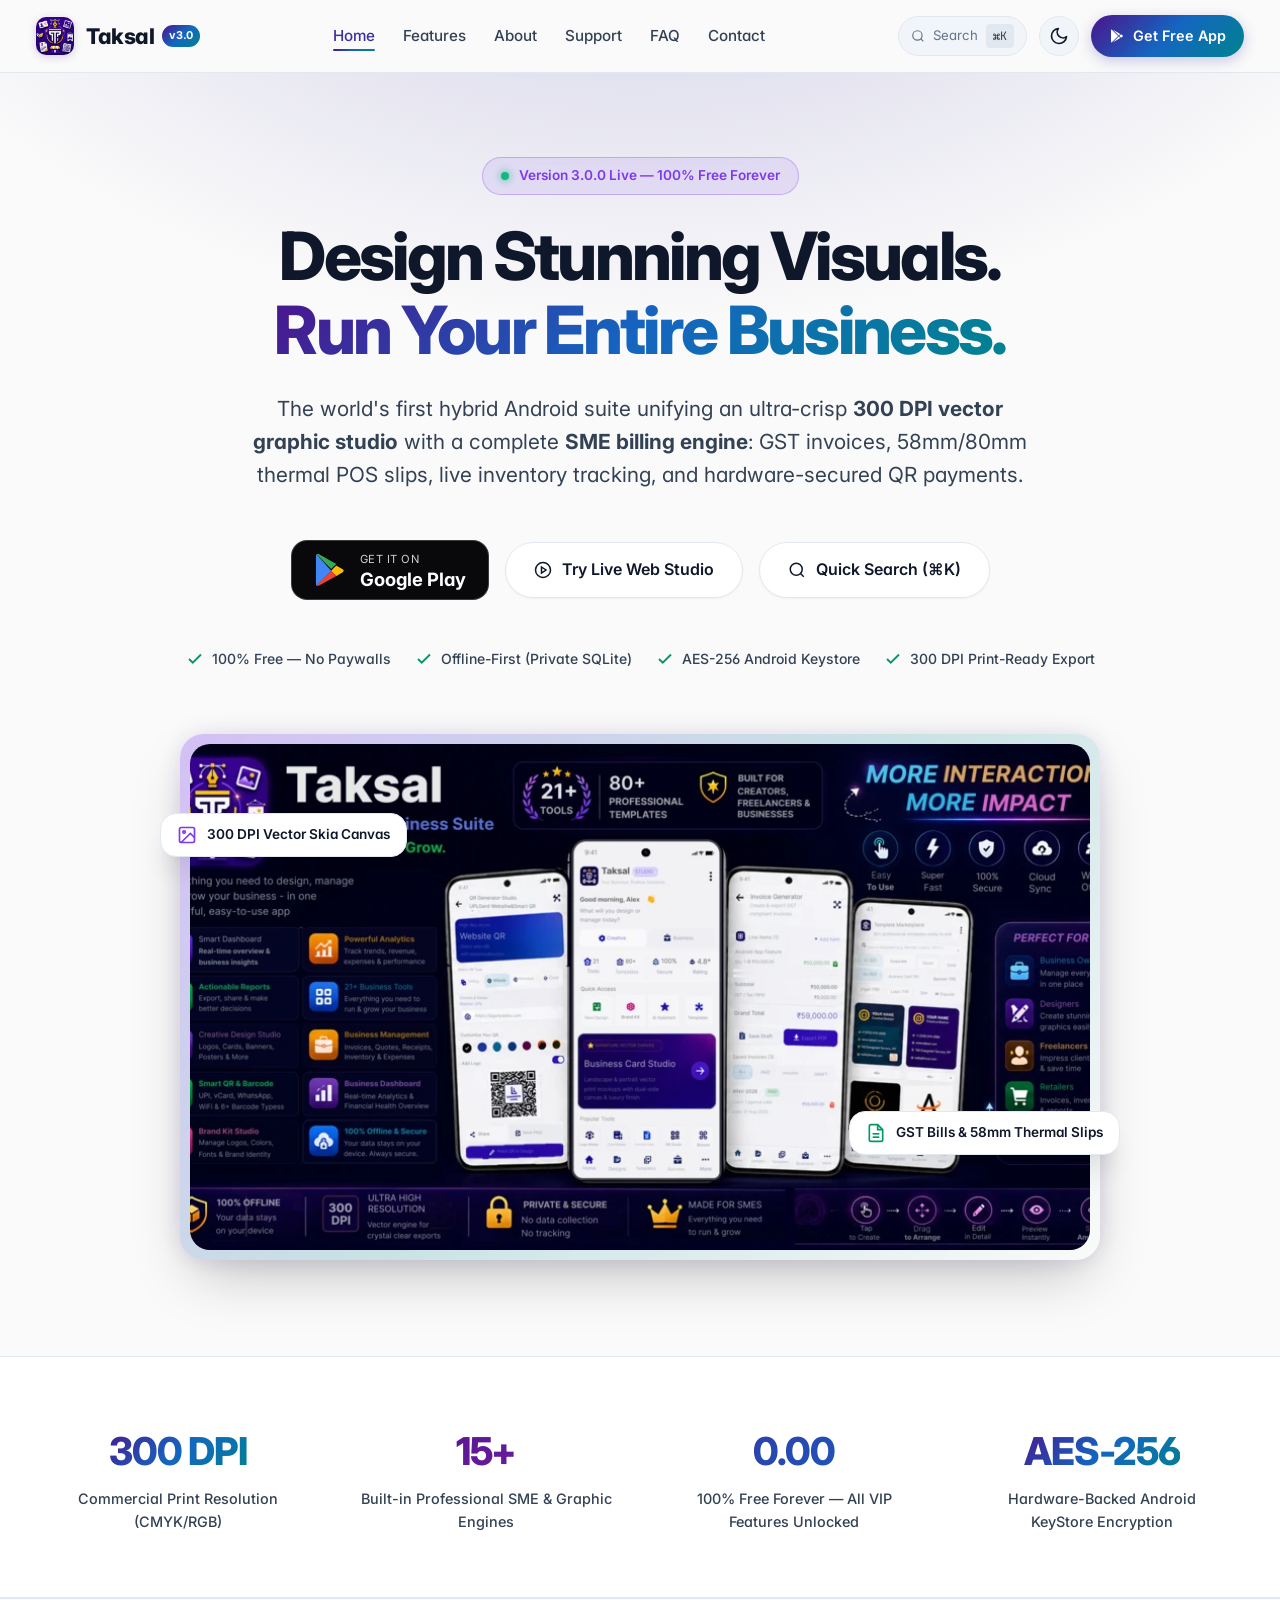
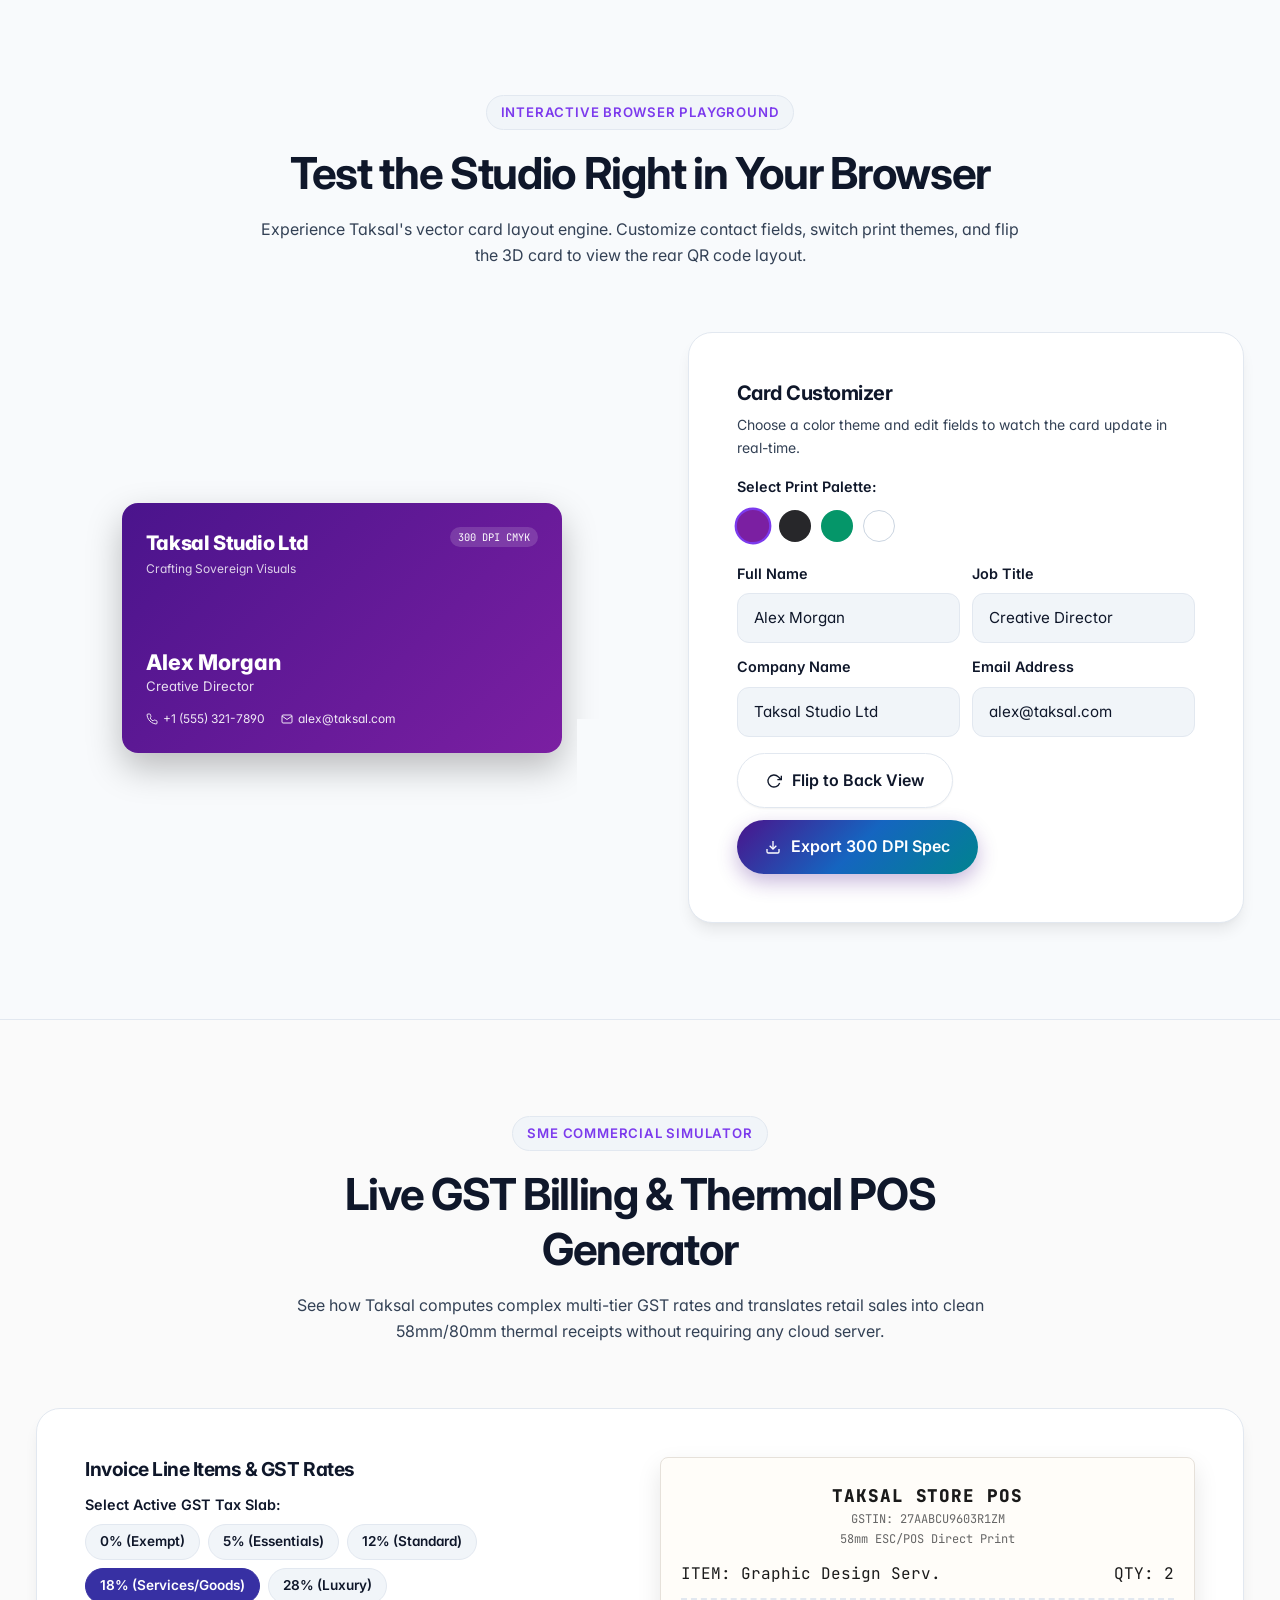
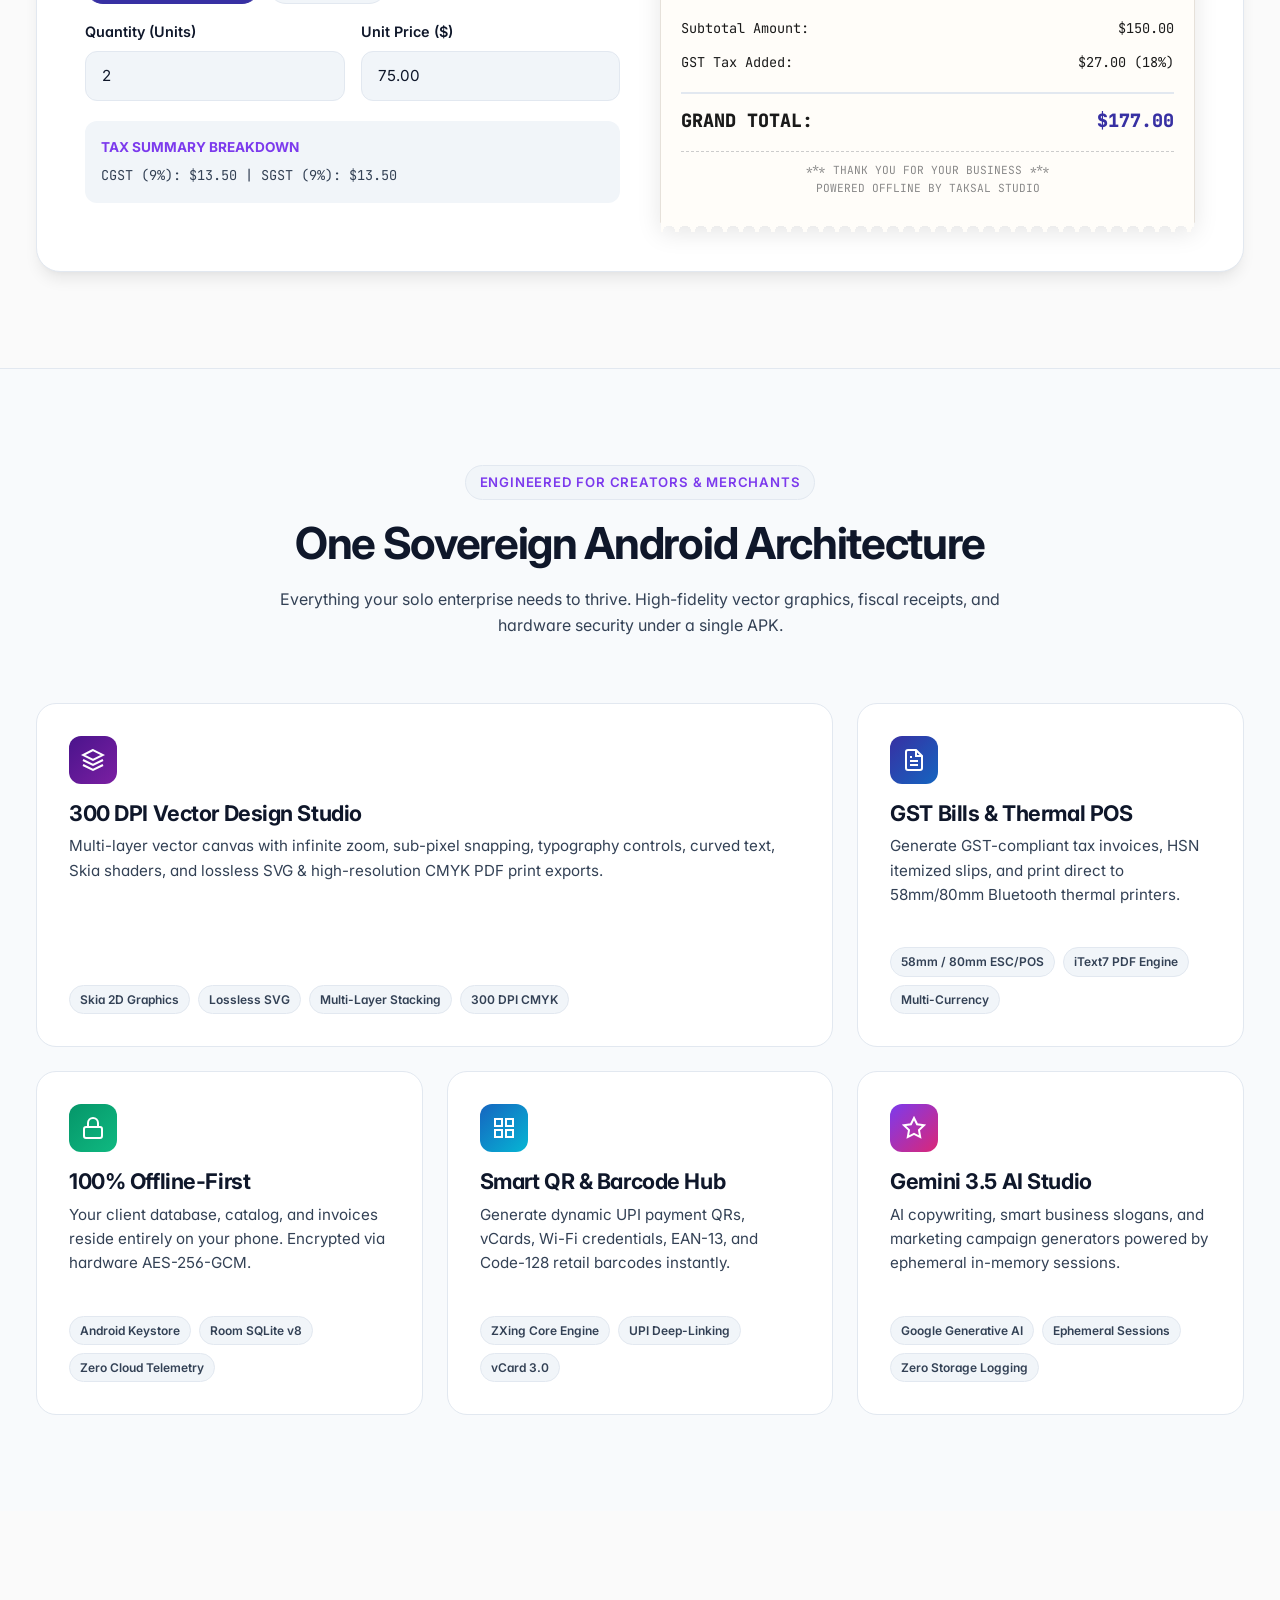
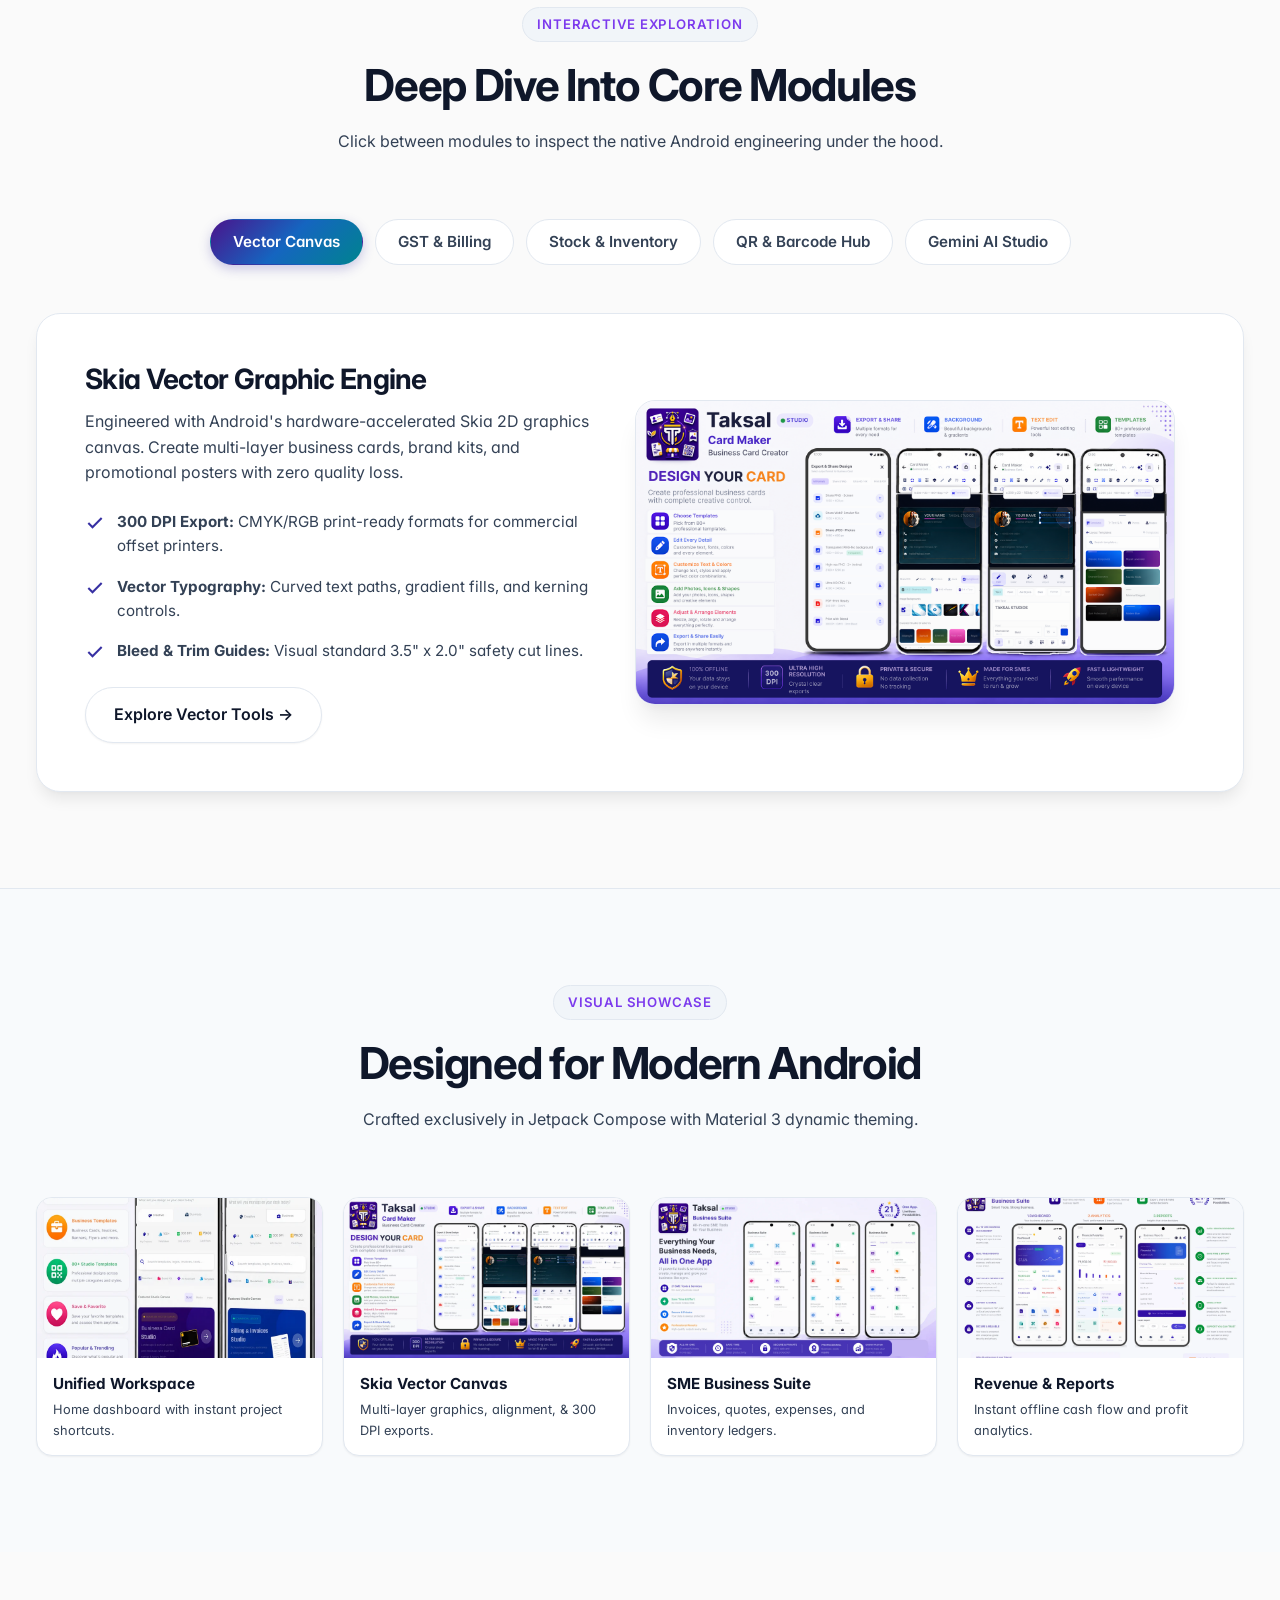
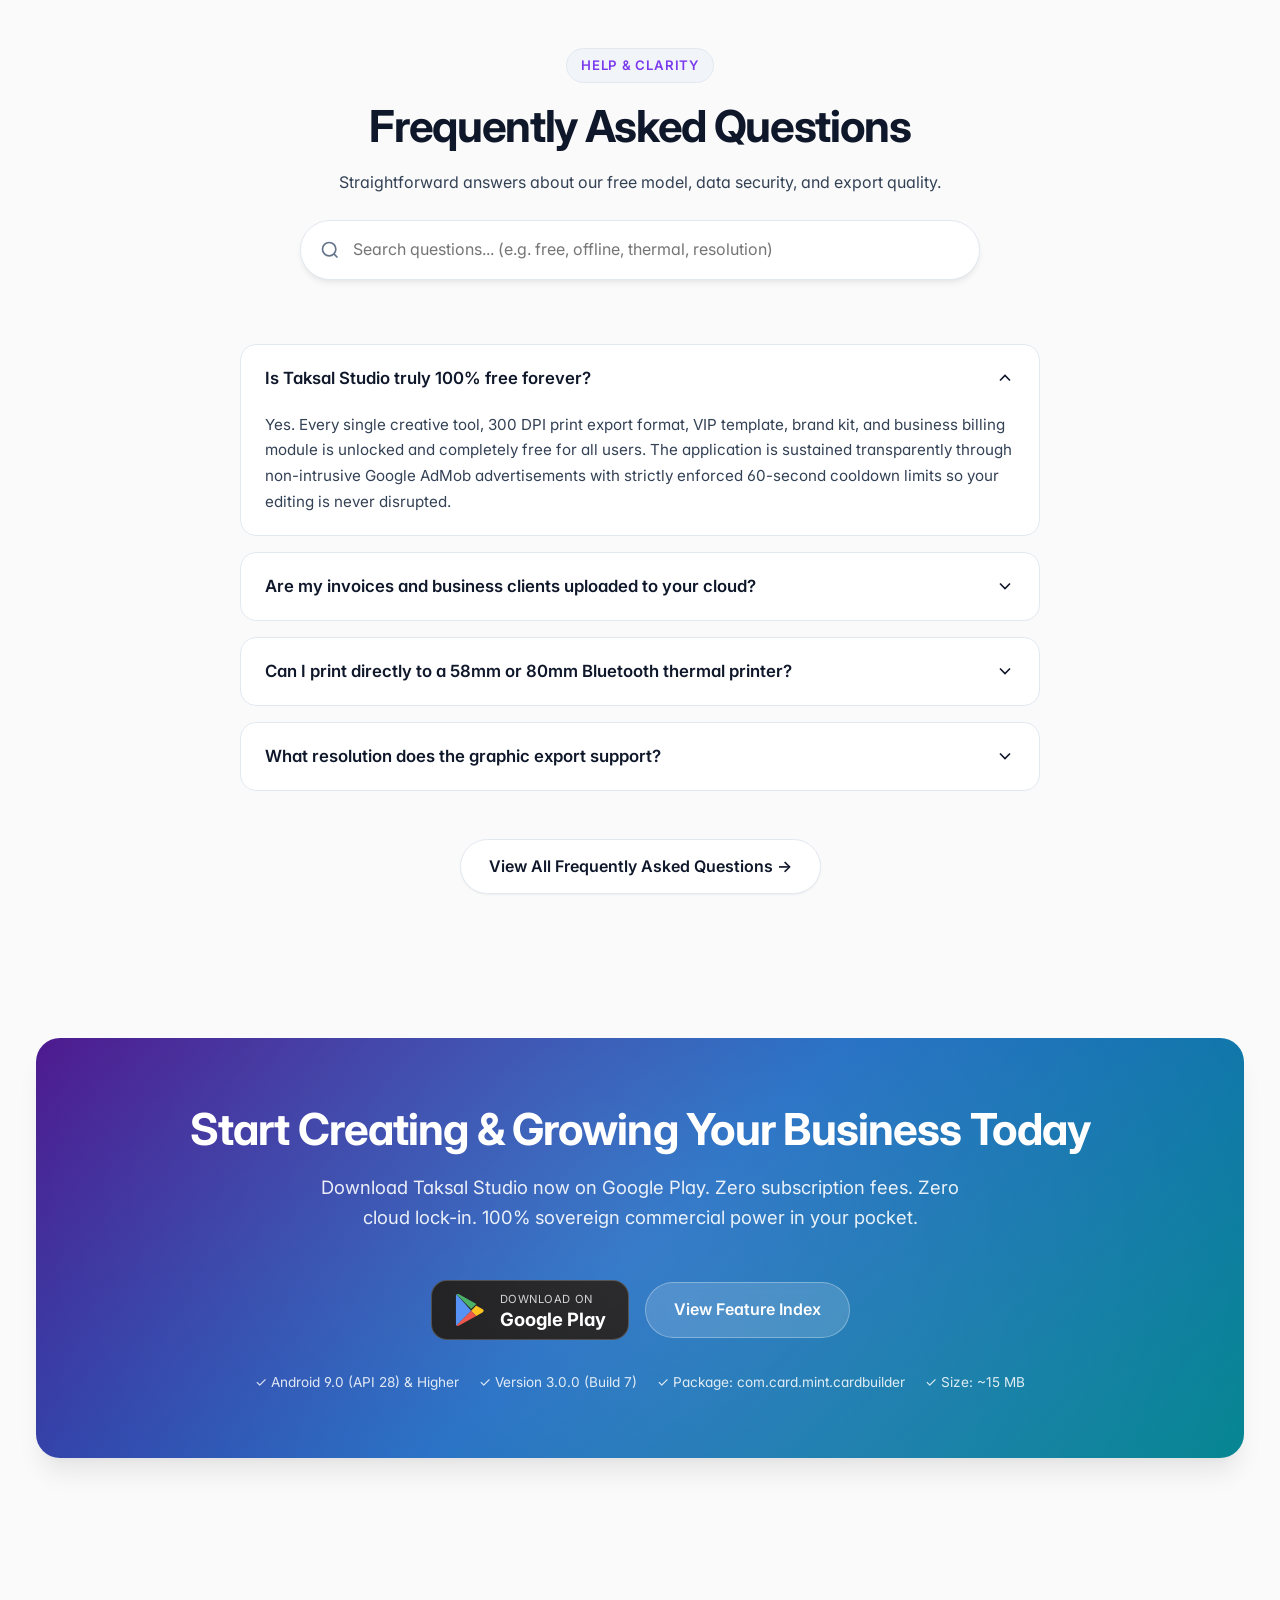
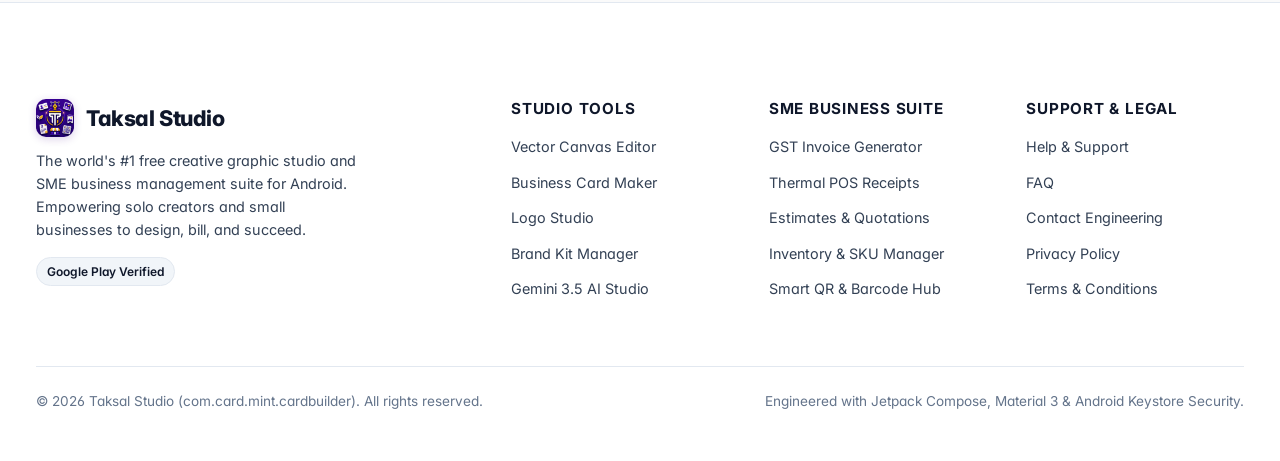
==== commit 3462fa20: "fix(links): Upgrade all internal navigation links to direct root-relative clean URLs" ====
--- a/index.html
+++ b/index.html
@@ -92,7 +92,7 @@
   <!-- Site Header -->
   <header class="site-header">
     <div class="container nav-container">
-      <a href="index.html" class="brand-logo" aria-label="Taksal Home">
+      <a href="/" class="brand-logo" aria-label="Taksal Home">
         <img src="assets/images/app-icon.png" alt="Taksal Logo" class="brand-icon" width="38" height="38">
         <span>Taksal</span>
         <span class="brand-badge">v3.0</span>
@@ -100,12 +100,12 @@
 
       <nav aria-label="Primary Navigation">
         <ul class="nav-menu">
-          <li><a href="index.html" class="nav-link active">Home</a></li>
-          <li><a href="features.html" class="nav-link">Features</a></li>
-          <li><a href="about.html" class="nav-link">About</a></li>
-          <li><a href="support.html" class="nav-link">Support</a></li>
-          <li><a href="faq.html" class="nav-link">FAQ</a></li>
-          <li><a href="contact.html" class="nav-link">Contact</a></li>
+          <li><a href="/" class="nav-link active">Home</a></li>
+          <li><a href="/features" class="nav-link">Features</a></li>
+          <li><a href="/about" class="nav-link">About</a></li>
+          <li><a href="/support" class="nav-link">Support</a></li>
+          <li><a href="/faq" class="nav-link">FAQ</a></li>
+          <li><a href="/contact" class="nav-link">Contact</a></li>
         </ul>
       </nav>
 
@@ -137,14 +137,14 @@
 
   <!-- Mobile Navigation Drawer -->
   <div class="mobile-nav-drawer" role="dialog" aria-modal="true" aria-label="Mobile Navigation">
-    <a href="index.html" class="mobile-nav-link">Home</a>
-    <a href="features.html" class="mobile-nav-link">Features</a>
-    <a href="about.html" class="mobile-nav-link">About</a>
-    <a href="support.html" class="mobile-nav-link">Support & Documentation</a>
-    <a href="faq.html" class="mobile-nav-link">Frequently Asked Questions</a>
-    <a href="contact.html" class="mobile-nav-link">Contact Support</a>
-    <a href="privacy.html" class="mobile-nav-link">Privacy Policy</a>
-    <a href="terms.html" class="mobile-nav-link">Terms & Conditions</a>
+    <a href="/" class="mobile-nav-link">Home</a>
+    <a href="/features" class="mobile-nav-link">Features</a>
+    <a href="/about" class="mobile-nav-link">About</a>
+    <a href="/support" class="mobile-nav-link">Support & Documentation</a>
+    <a href="/faq" class="mobile-nav-link">Frequently Asked Questions</a>
+    <a href="/contact" class="mobile-nav-link">Contact Support</a>
+    <a href="/privacy" class="mobile-nav-link">Privacy Policy</a>
+    <a href="/terms" class="mobile-nav-link">Terms & Conditions</a>
     <div style="margin-top: 20px;">
       <a href="https://play.google.com/store/apps/details?id=com.card.mint.cardbuilder" target="_blank" rel="noopener noreferrer" class="btn btn-primary" style="width: 100%;">
         Download on Google Play
@@ -582,7 +582,7 @@
                   <span><strong>Bleed & Trim Guides:</strong> Visual standard 3.5" x 2.0" safety cut lines.</span>
                 </li>
               </ul>
-              <a href="features.html#design-studio" class="btn btn-secondary">Explore Vector Tools →</a>
+              <a href="/features#design-studio" class="btn btn-secondary">Explore Vector Tools →</a>
             </div>
             <div>
               <img src="assets/images/screenshots/editorscreen.png" alt="Taksal Studio Vector Editor" style="border-radius: var(--radius-xl); box-shadow: var(--shadow-xl); border: 1px solid var(--border-color);" width="540" height="400" loading="lazy">
@@ -611,7 +611,7 @@
                   <span><strong>iText7 Engine:</strong> Enterprise-grade PDF compilation with branded letterheads.</span>
                 </li>
               </ul>
-              <a href="features.html#invoicing" class="btn btn-secondary">Explore Invoicing Tools →</a>
+              <a href="/features#invoicing" class="btn btn-secondary">Explore Invoicing Tools →</a>
             </div>
             <div>
               <img src="assets/images/screenshots/expense-inventory-quotation-and-invoice-screen.png" alt="Taksal Invoice and Financial Dashboard" style="border-radius: var(--radius-xl); box-shadow: var(--shadow-xl); border: 1px solid var(--border-color);" width="540" height="400" loading="lazy">
@@ -636,7 +636,7 @@
                   <span><strong>Automated Deductions:</strong> Invoices deduct inventory counts automatically.</span>
                 </li>
               </ul>
-              <a href="features.html#inventory" class="btn btn-secondary">Explore Inventory →</a>
+              <a href="/features#inventory" class="btn btn-secondary">Explore Inventory →</a>
             </div>
             <div>
               <img src="assets/images/screenshots/business-suite-screen.png" alt="Taksal Business Suite Interface" style="border-radius: var(--radius-xl); box-shadow: var(--shadow-xl); border: 1px solid var(--border-color);" width="540" height="400" loading="lazy">
@@ -661,7 +661,7 @@
                   <span><strong>vCard Contact QR:</strong> Save contact directly into phone address books.</span>
                 </li>
               </ul>
-              <a href="features.html#qr-hub" class="btn btn-secondary">Explore QR Hub →</a>
+              <a href="/features#qr-hub" class="btn btn-secondary">Explore QR Hub →</a>
             </div>
             <div>
               <img src="assets/images/screenshots/qr-and-barcode-screen.png" alt="Taksal QR and Barcode Hub" style="border-radius: var(--radius-xl); box-shadow: var(--shadow-xl); border: 1px solid var(--border-color);" width="540" height="400" loading="lazy">
@@ -686,7 +686,7 @@
                   <span><strong>Encrypted API Keys:</strong> Stored inside Android's hardware KeyStore chip.</span>
                 </li>
               </ul>
-              <a href="features.html#ai-studio" class="btn btn-secondary">Explore AI Studio →</a>
+              <a href="/features#ai-studio" class="btn btn-secondary">Explore AI Studio →</a>
             </div>
             <div>
               <img src="assets/images/screenshots/ai-assistant-screen.png" alt="Taksal AI Studio Assistant" style="border-radius: var(--radius-xl); box-shadow: var(--shadow-xl); border: 1px solid var(--border-color);" width="540" height="400" loading="lazy">
@@ -796,7 +796,7 @@
         </div>
 
         <div style="text-align: center; margin-top: var(--space-2xl);">
-          <a href="faq.html" class="btn btn-secondary">View All Frequently Asked Questions →</a>
+          <a href="/faq" class="btn btn-secondary">View All Frequently Asked Questions →</a>
         </div>
       </div>
     </section>
@@ -818,7 +818,7 @@
                 <span class="btn-text-large">Google Play</span>
               </div>
             </a>
-            <a href="features.html" class="btn" style="background: rgba(255, 255, 255, 0.15); color: #FFFFFF; border: 1px solid rgba(255, 255, 255, 0.3); backdrop-filter: blur(8px);">
+            <a href="/features" class="btn" style="background: rgba(255, 255, 255, 0.15); color: #FFFFFF; border: 1px solid rgba(255, 255, 255, 0.3); backdrop-filter: blur(8px);">
               View Feature Index
             </a>
           </div>
@@ -854,33 +854,33 @@
         <div class="footer-col">
           <h4>Studio Tools</h4>
           <ul class="footer-links">
-            <li><a href="features.html#design-studio">Vector Canvas Editor</a></li>
-            <li><a href="features.html#business-cards">Business Card Maker</a></li>
-            <li><a href="features.html#logo-creator">Logo Studio</a></li>
-            <li><a href="features.html#brand-kit">Brand Kit Manager</a></li>
-            <li><a href="features.html#ai-studio">Gemini 3.5 AI Studio</a></li>
+            <li><a href="/features#design-studio">Vector Canvas Editor</a></li>
+            <li><a href="/features#business-cards">Business Card Maker</a></li>
+            <li><a href="/features#logo-creator">Logo Studio</a></li>
+            <li><a href="/features#brand-kit">Brand Kit Manager</a></li>
+            <li><a href="/features#ai-studio">Gemini 3.5 AI Studio</a></li>
           </ul>
         </div>
 
         <div class="footer-col">
           <h4>SME Business Suite</h4>
           <ul class="footer-links">
-            <li><a href="features.html#invoicing">GST Invoice Generator</a></li>
-            <li><a href="features.html#receipts">Thermal POS Receipts</a></li>
-            <li><a href="features.html#quotations">Estimates & Quotations</a></li>
-            <li><a href="features.html#inventory">Inventory & SKU Manager</a></li>
-            <li><a href="features.html#qr-hub">Smart QR & Barcode Hub</a></li>
+            <li><a href="/features#invoicing">GST Invoice Generator</a></li>
+            <li><a href="/features#receipts">Thermal POS Receipts</a></li>
+            <li><a href="/features#quotations">Estimates & Quotations</a></li>
+            <li><a href="/features#inventory">Inventory & SKU Manager</a></li>
+            <li><a href="/features#qr-hub">Smart QR & Barcode Hub</a></li>
           </ul>
         </div>
 
         <div class="footer-col">
           <h4>Support & Legal</h4>
           <ul class="footer-links">
-            <li><a href="support.html">Help & Support</a></li>
-            <li><a href="faq.html">FAQ</a></li>
-            <li><a href="contact.html">Contact Engineering</a></li>
-            <li><a href="privacy.html">Privacy Policy</a></li>
-            <li><a href="terms.html">Terms & Conditions</a></li>
+            <li><a href="/support">Help & Support</a></li>
+            <li><a href="/faq">FAQ</a></li>
+            <li><a href="/contact">Contact Engineering</a></li>
+            <li><a href="/privacy">Privacy Policy</a></li>
+            <li><a href="/terms">Terms & Conditions</a></li>
           </ul>
         </div>
       </div>
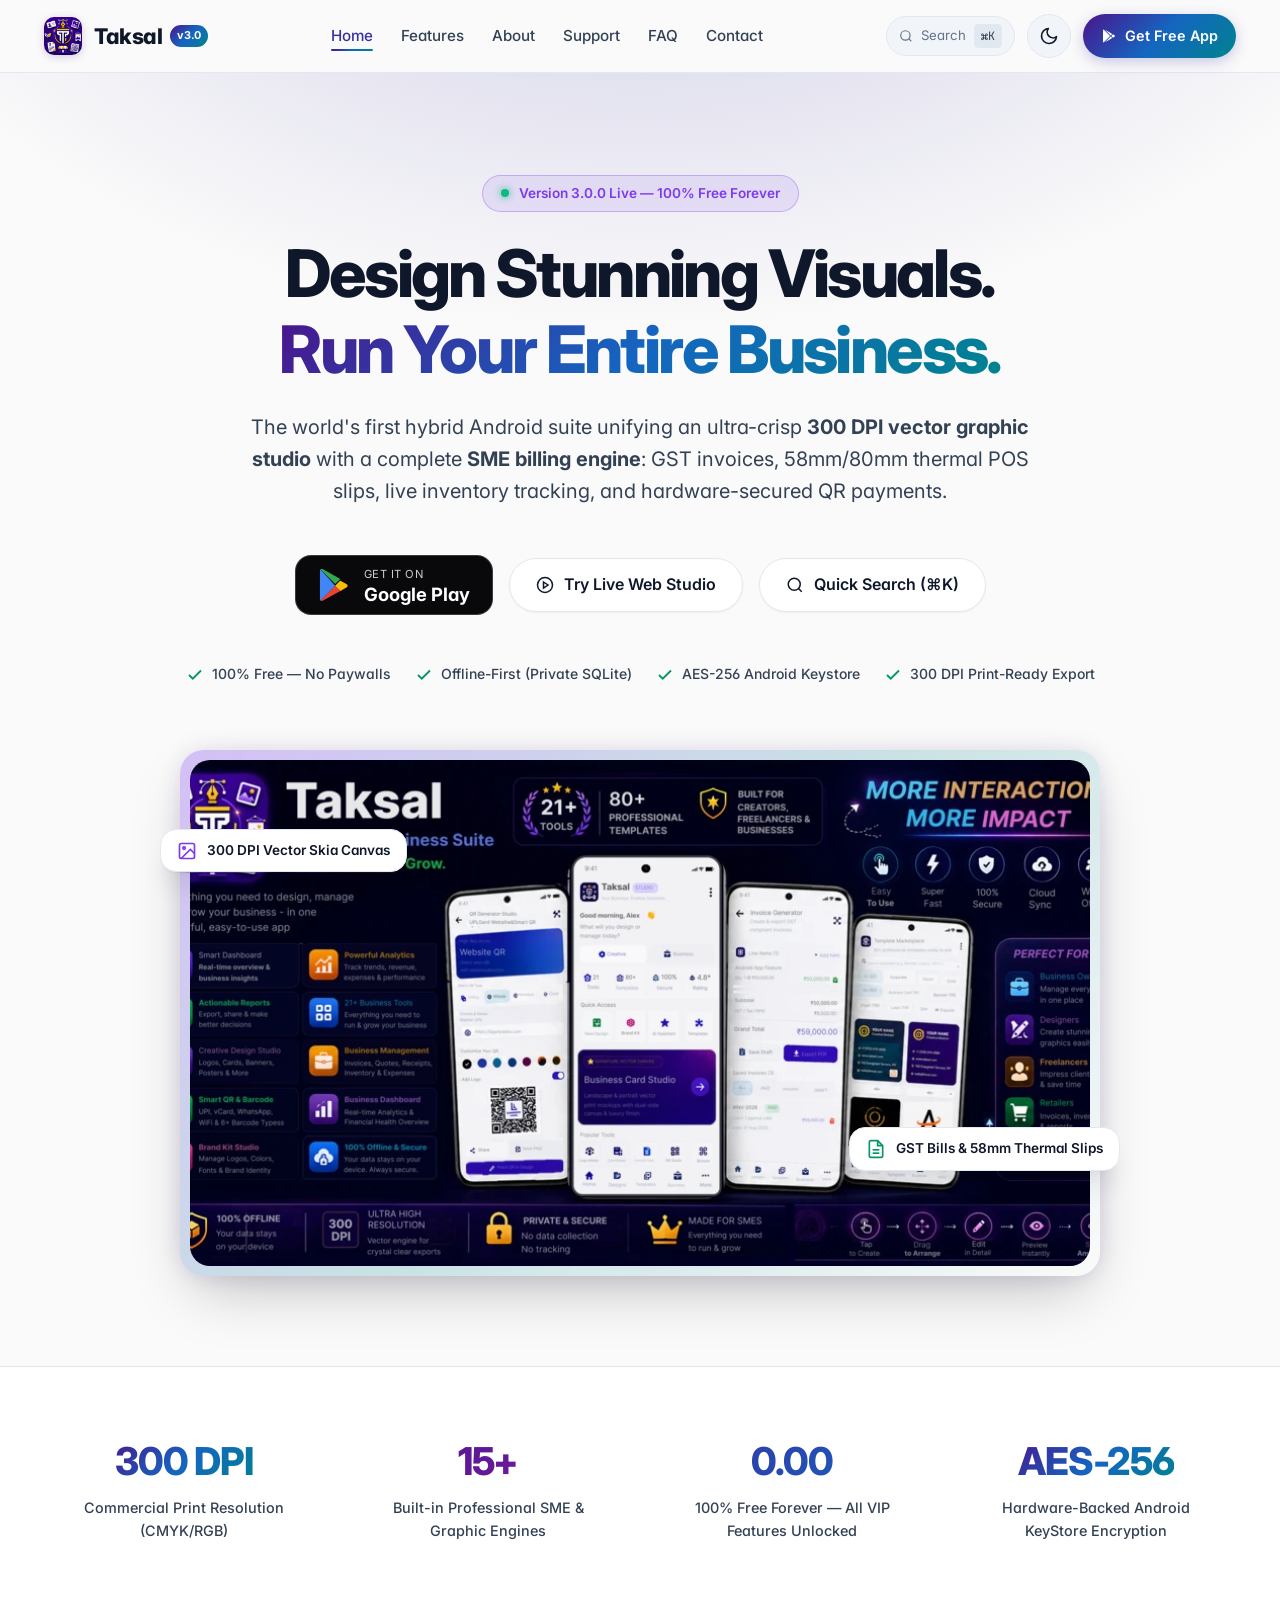
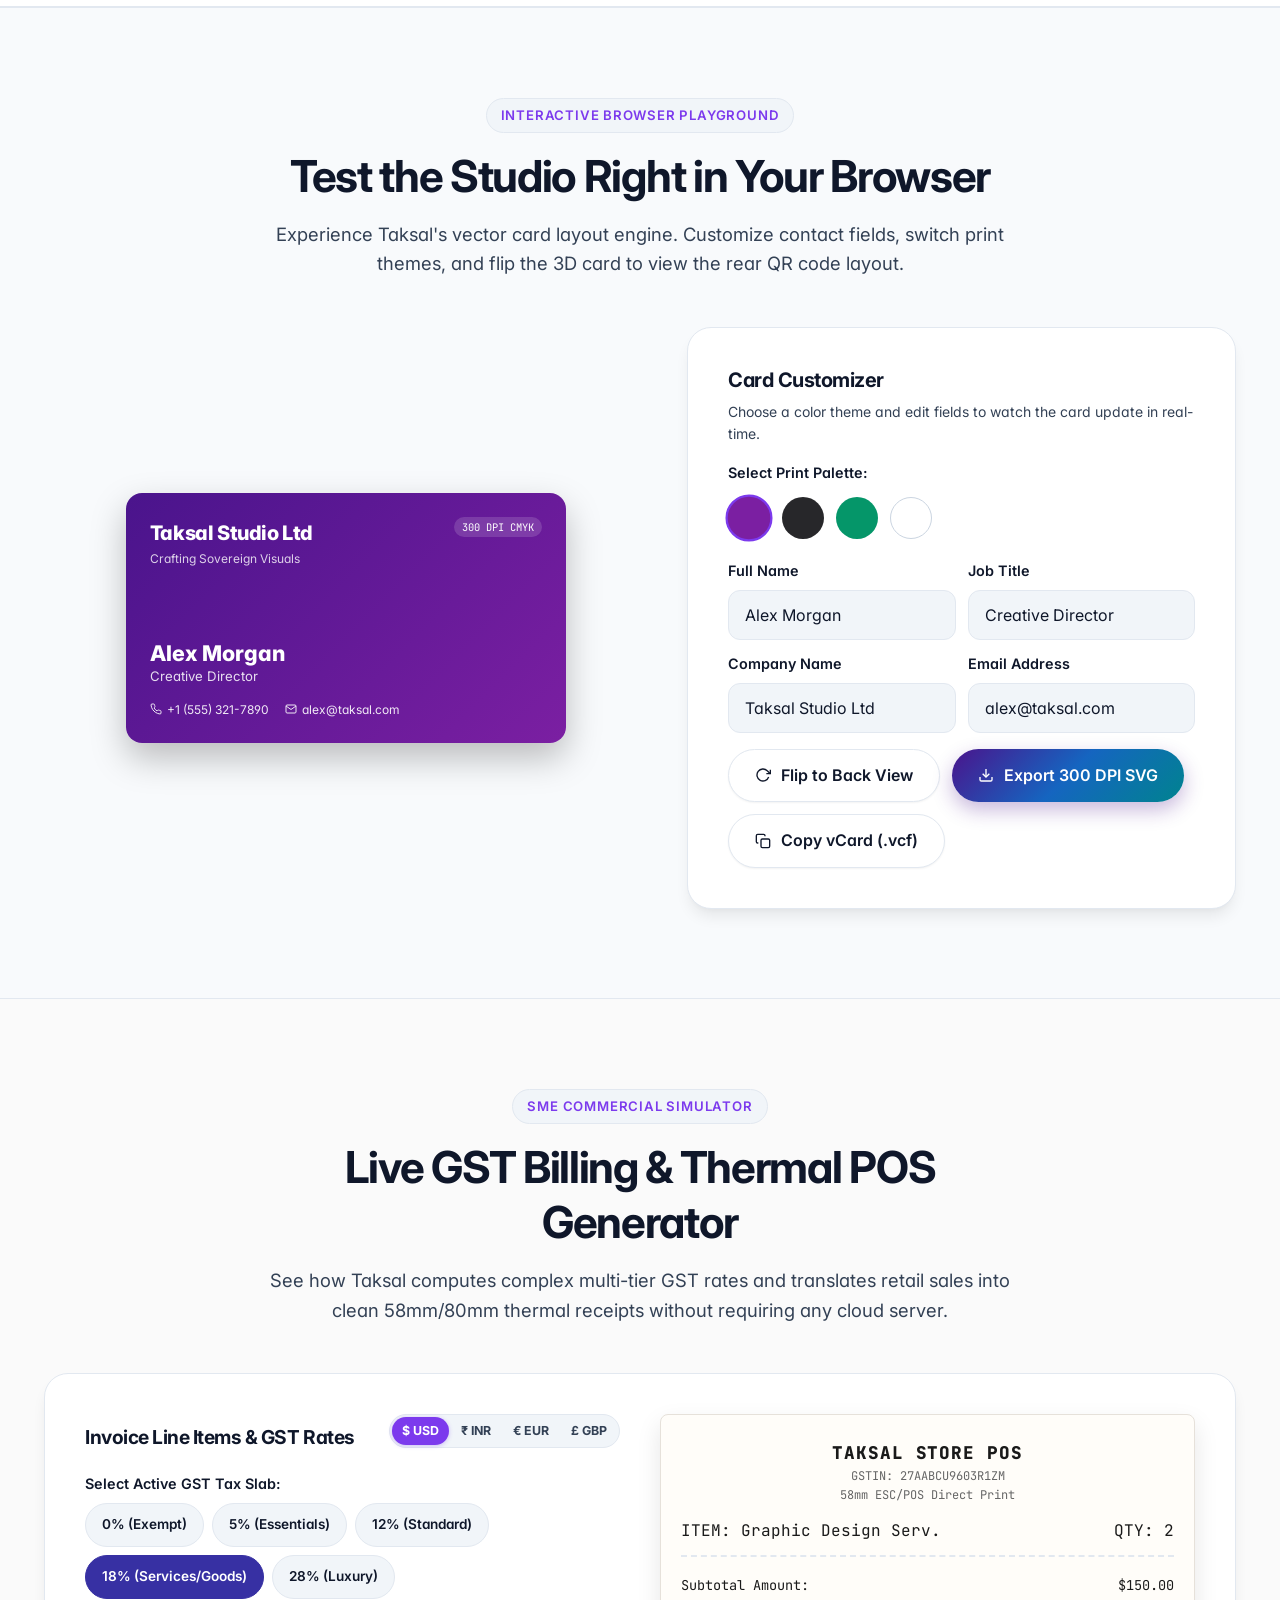
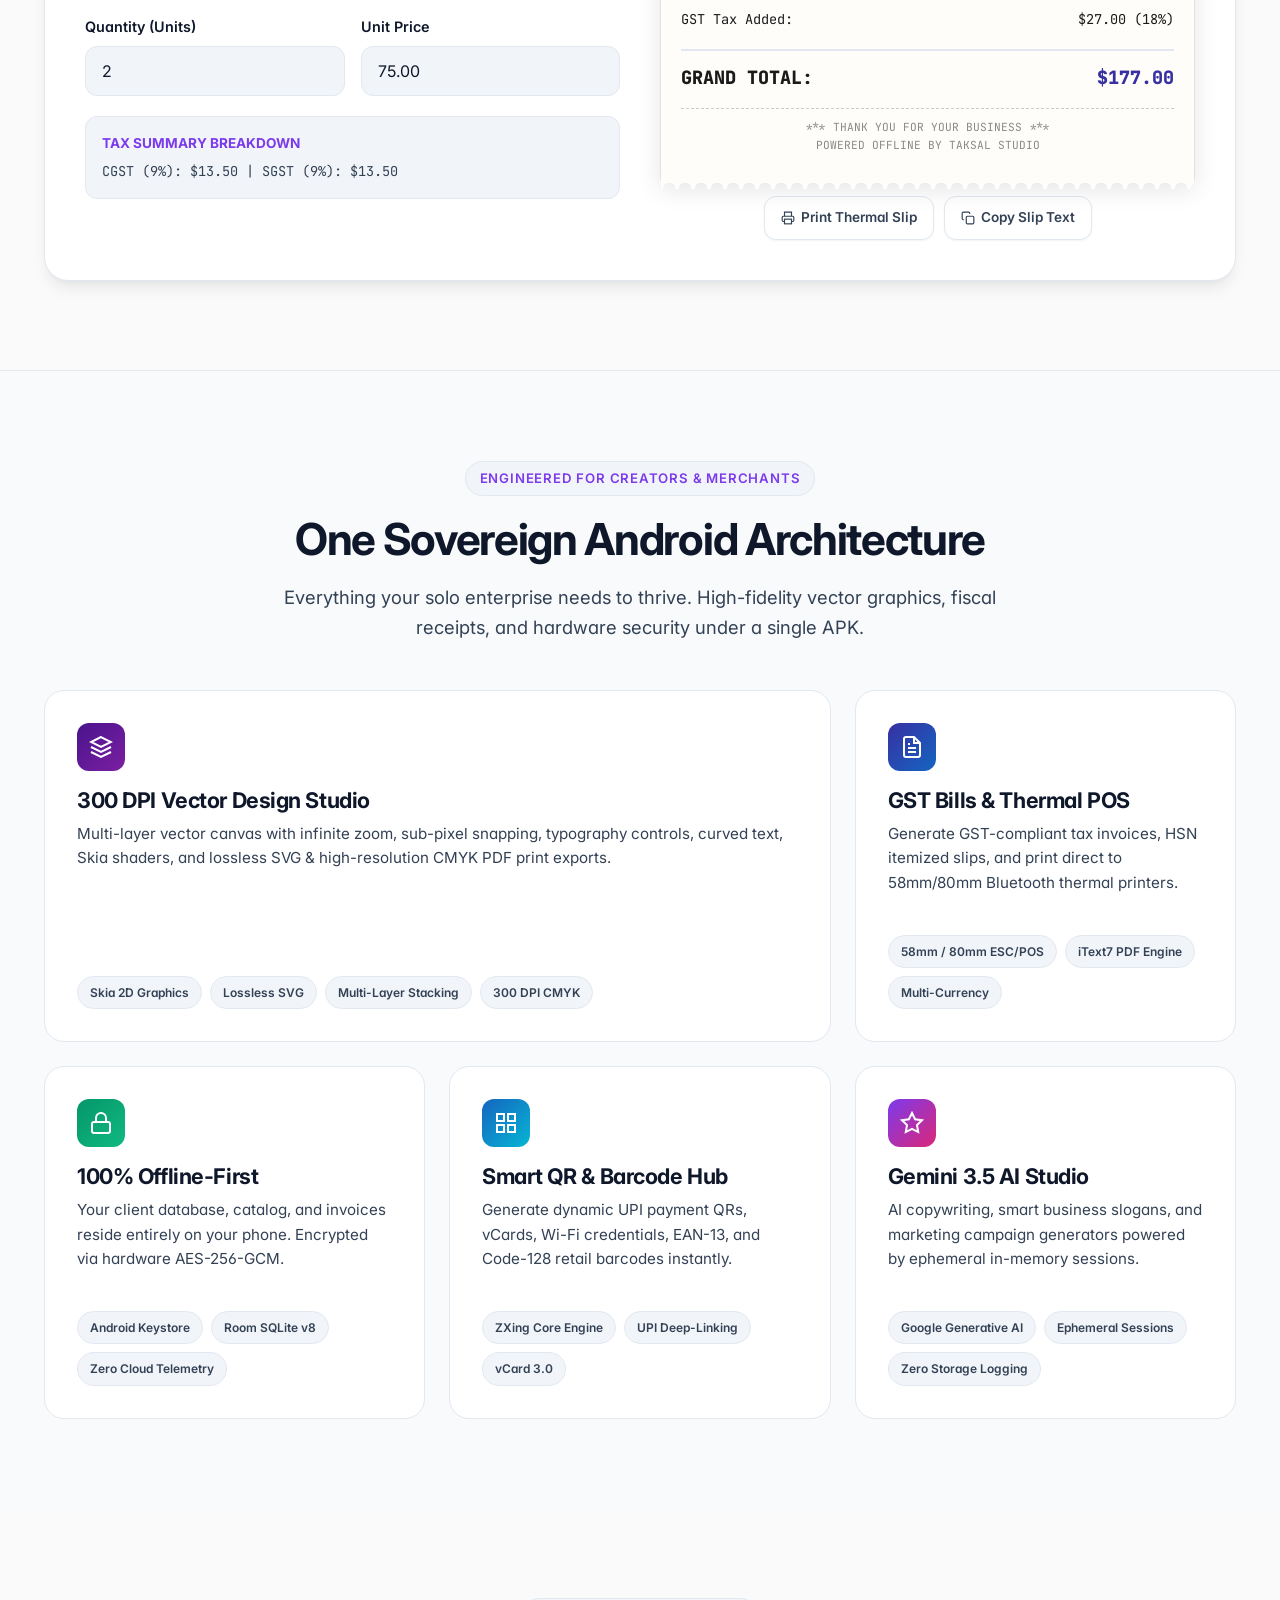
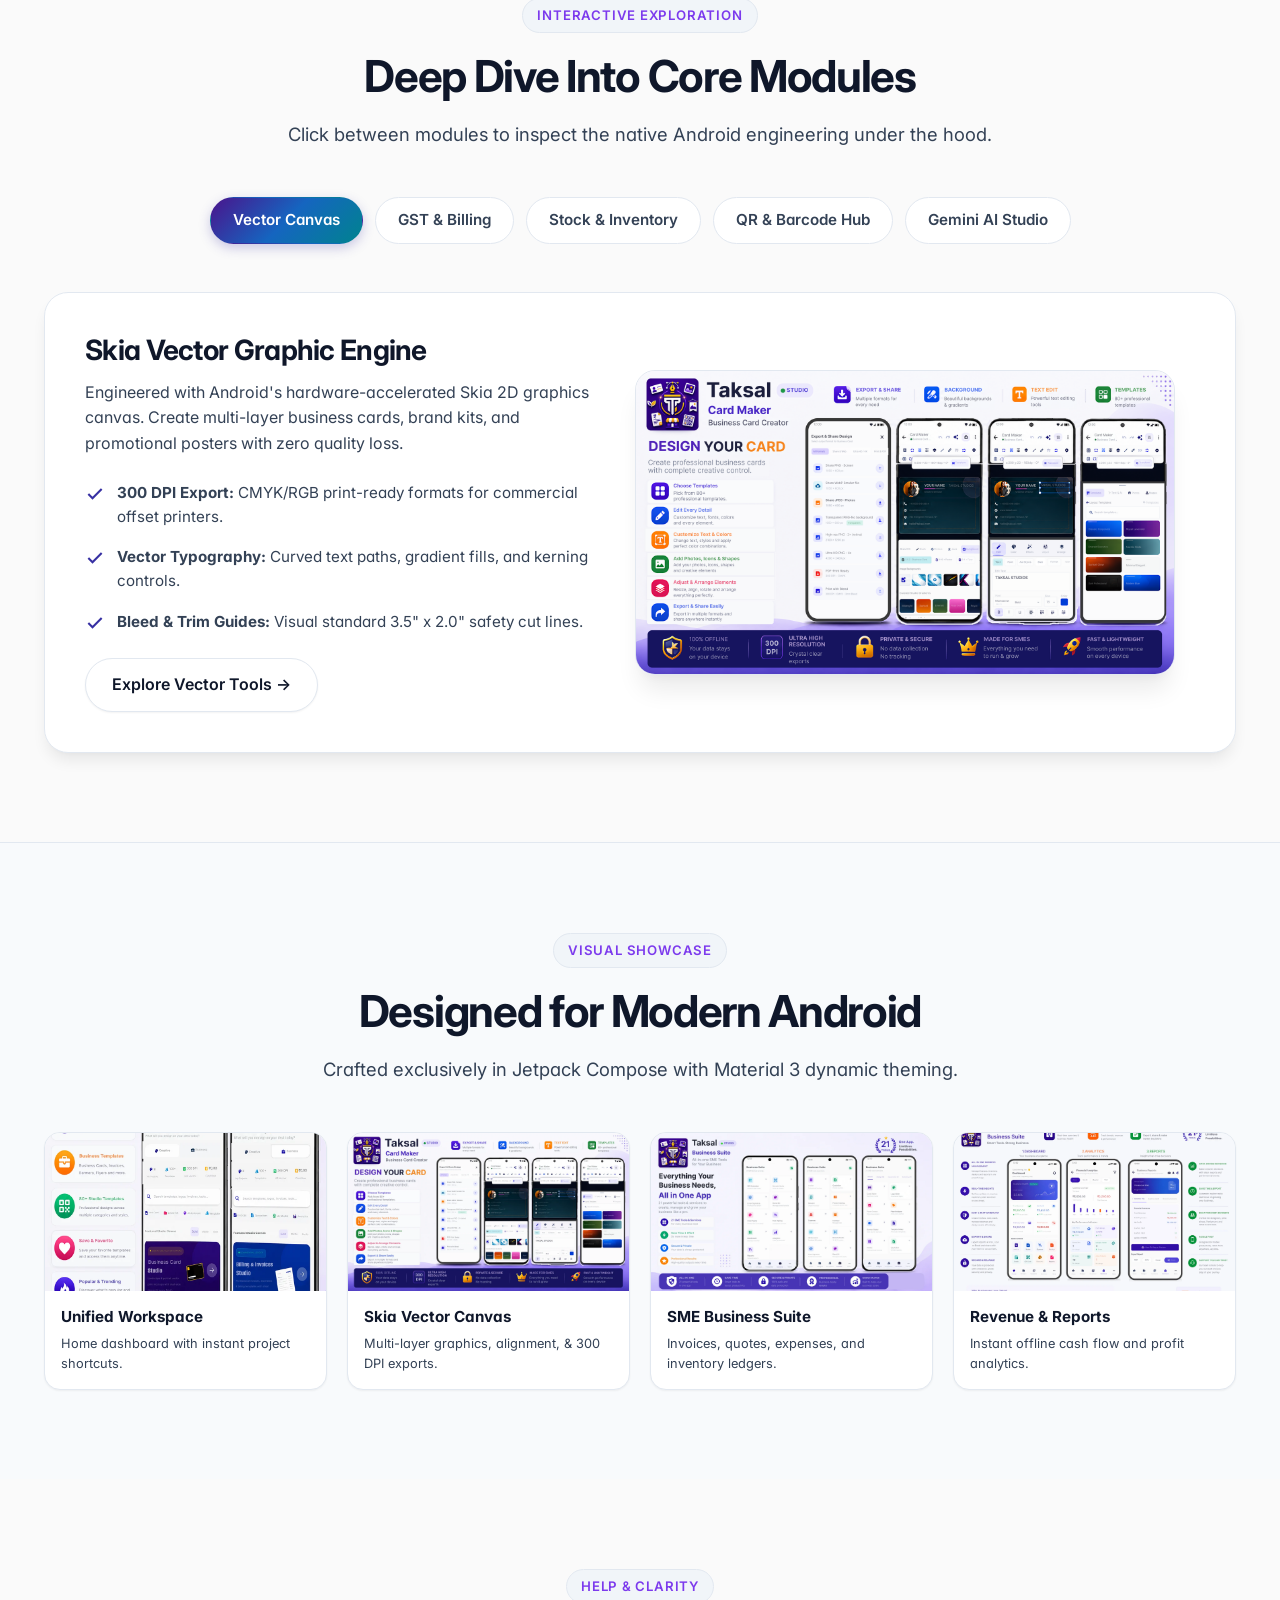
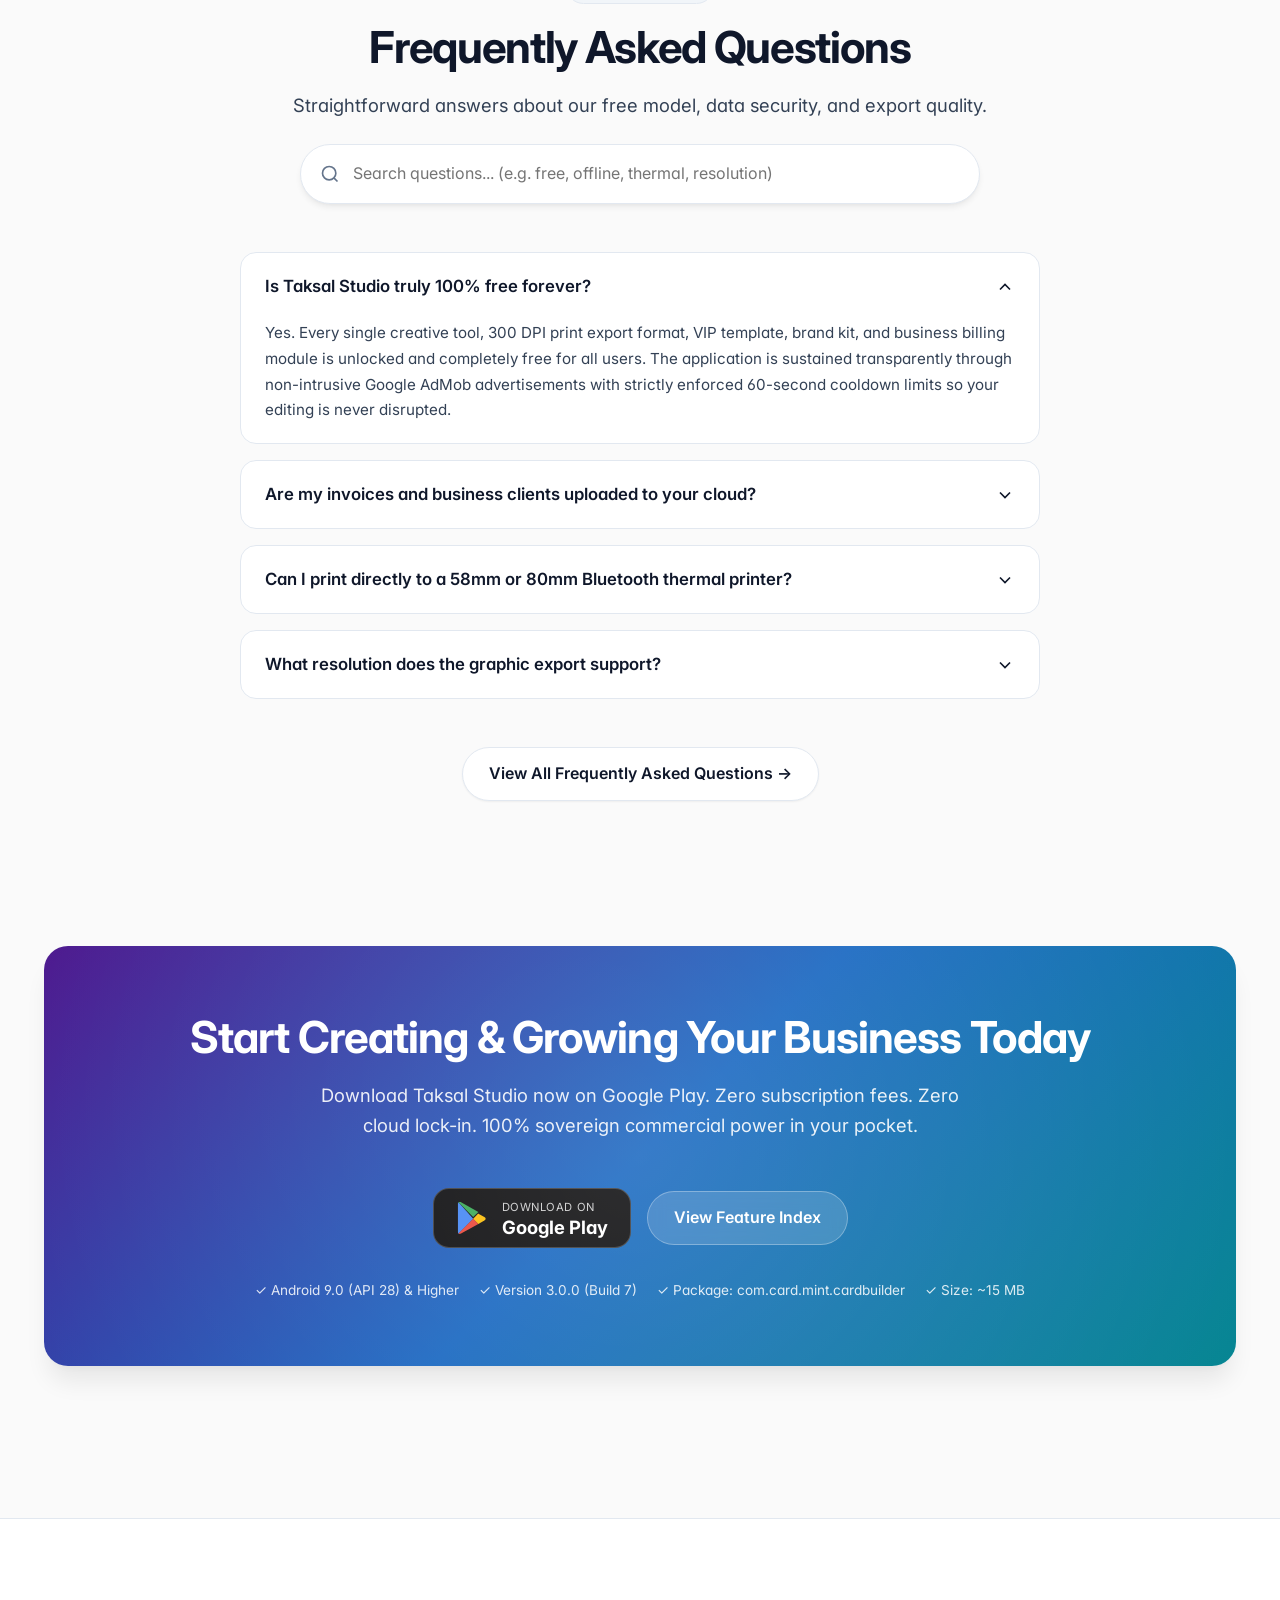
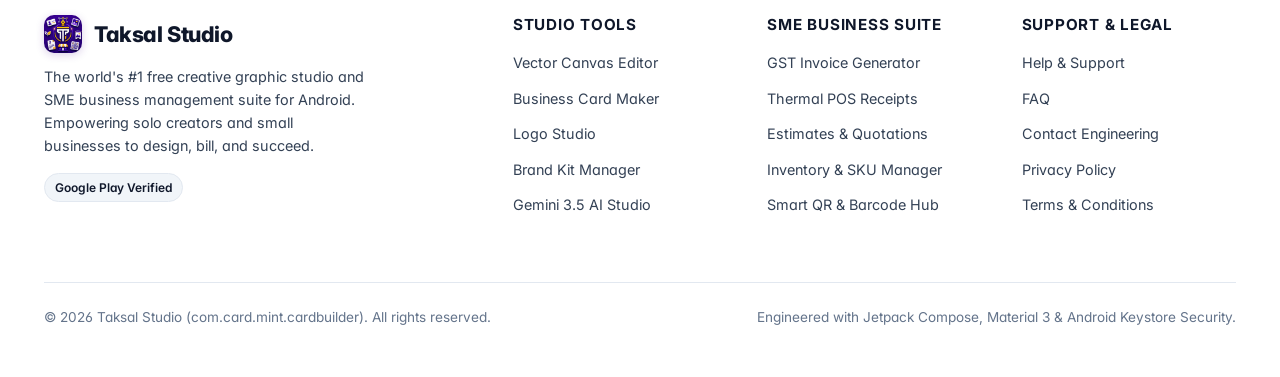
==== commit 195aaa98: "feat(seo-responsive): Mobile-first responsive engine, SEO & GEO architecture, site URL & email migra" ====
--- a/index.html
+++ b/index.html
@@ -6,10 +6,10 @@
   <title>Taksal Studio — Free Graphic Design Studio & SME Business Management Suite</title>
   <meta name="description" content="Taksal Studio is the #1 free creative graphic design studio and SME business suite for Android. Design 300 DPI business cards, logos, posters & create GST invoices, quotes, receipts, QR codes with zero subscription fees.">
   <meta name="keywords" content="Taksal, Taksal Studio, business card maker, logo designer, GST invoice generator, thermal receipt maker, quotation generator, SME business tools, vector editor, Android Keystore, free graphic design app">
-  <link rel="canonical" href="https://taksal.com/">
-  <link rel="icon" type="image/png" href="assets/images/app-icon.png">
-  <link rel="apple-touch-icon" href="assets/images/app-icon.png">
-  <link rel="manifest" href="manifest.webmanifest">
+  <link rel="canonical" href="https://taksal.pages.dev/">
+  <link rel="icon" type="image/png" href="/assets/images/app-icon.png">
+  <link rel="apple-touch-icon" href="/assets/images/app-icon.png">
+  <link rel="manifest" href="/manifest.webmanifest">
   <meta name="theme-color" content="#4A148C" media="(prefers-color-scheme: light)">
   <meta name="theme-color" content="#09090B" media="(prefers-color-scheme: dark)">
 
@@ -31,10 +31,10 @@
 
   <!-- Open Graph / Facebook / LinkedIn -->
   <meta property="og:type" content="website">
-  <meta property="og:url" content="https://taksal.com/">
+  <meta property="og:url" content="https://taksal.pages.dev/">
   <meta property="og:title" content="Taksal Studio — Free Graphic Design & SME Business Suite">
   <meta property="og:description" content="Design 300 DPI vector business cards, logos, and posters. Create GST invoices, thermal receipts, estimates, and QR payments offline on Android. 100% Free Forever.">
-  <meta property="og:image" content="https://taksal.com/assets/images/feature-graphic.png">
+  <meta property="og:image" content="https://taksal.pages.dev/assets/images/feature-graphic.png">
   <meta property="og:image:width" content="1200">
   <meta property="og:image:height" content="630">
   <meta property="og:site_name" content="Taksal Studio">
@@ -43,47 +43,144 @@
   <meta name="twitter:card" content="summary_large_image">
   <meta name="twitter:title" content="Taksal Studio — Free Graphic Design & SME Business Suite">
   <meta name="twitter:description" content="Design 300 DPI vector cards, logos & create GST bills, POS receipts and QR codes offline on Android. 100% Free Forever.">
-  <meta name="twitter:image" content="https://taksal.com/assets/images/feature-graphic.png">
-
-  <!-- Schema.org JSON-LD Structured Data -->
+  <meta name="twitter:image" content="https://taksal.pages.dev/assets/images/feature-graphic.png">
+
+  <!-- Schema.org JSON-LD Structured Data Suite -->
   <script type="application/ld+json">
   {
     "@context": "https://schema.org",
-    "@type": "SoftwareApplication",
-    "name": "Taksal Studio",
-    "alternateName": "Taksal",
-    "operatingSystem": "Android 9.0 (Pie) and higher",
-    "applicationCategory": "BusinessApplication",
-    "applicationSubCategory": "DesignApplication",
-    "softwareVersion": "3.0.0",
-    "fileSize": "15MB",
-    "aggregateRating": {
-      "@type": "AggregateRating",
-      "ratingValue": "4.9",
-      "ratingCount": "1280"
-    },
-    "offers": {
-      "@type": "Offer",
-      "price": "0.00",
-      "priceCurrency": "USD"
-    },
-    "description": "Professional 300 DPI vector graphic design studio and complete SME business management suite including GST invoicing, thermal receipts, quotations, inventory, and QR code payments.",
-    "screenshot": [
-      "https://taksal.com/assets/images/screenshots/homescreen.png",
-      "https://taksal.com/assets/images/screenshots/editorscreen.png",
-      "https://taksal.com/assets/images/screenshots/business-suite-screen.png",
-      "https://taksal.com/assets/images/screenshots/expense-inventory-quotation-and-invoice-screen.png"
-    ],
-    "downloadUrl": "https://play.google.com/store/apps/details?id=com.card.mint.cardbuilder",
-    "author": {
-      "@type": "Organization",
-      "name": "Taksal Studio",
-      "url": "https://taksal.com"
-    }
+    "@graph": [
+      {
+        "@type": "WebSite",
+        "@id": "https://taksal.pages.dev/#website",
+        "url": "https://taksal.pages.dev/",
+        "name": "Taksal Studio",
+        "description": "The #1 Free Creative Graphic Design Studio & SME Business Billing Suite for Android. 100% Offline-First.",
+        "inLanguage": "en-US",
+        "publisher": {
+          "@id": "https://taksal.pages.dev/#organization"
+        },
+        "potentialAction": {
+          "@type": "SearchAction",
+          "target": {
+            "@type": "EntryPoint",
+            "urlTemplate": "https://taksal.pages.dev/faq?q={search_term_string}"
+          },
+          "query-input": "required name=search_term_string"
+        }
+      },
+      {
+        "@type": "Organization",
+        "@id": "https://taksal.pages.dev/#organization",
+        "name": "Taksal Studio",
+        "url": "https://taksal.pages.dev/",
+        "logo": "https://taksal.pages.dev/assets/images/app-icon.png",
+        "sameAs": [
+          "https://play.google.com/store/apps/details?id=com.card.mint.cardbuilder"
+        ],
+        "contactPoint": {
+          "@type": "ContactPoint",
+          "contactType": "Customer Support",
+          "email": "officialcardmintapp@gmail.com",
+          "availableLanguage": ["English", "Hindi"]
+        },
+        "knowsAbout": [
+          "Graphic Design Software",
+          "Visiting Card Design",
+          "GST Invoicing",
+          "Thermal POS Receipt Printing",
+          "Android Keystore Encryption",
+          "Offline-first Software",
+          "300 DPI Vector Graphics"
+        ]
+      },
+      {
+        "@type": "SoftwareApplication",
+        "@id": "https://taksal.pages.dev/#software",
+        "name": "Taksal Studio",
+        "alternateName": "Taksal",
+        "operatingSystem": "Android 9.0 (Pie) and higher",
+        "applicationCategory": "BusinessApplication",
+        "applicationSubCategory": "DesignApplication",
+        "softwareVersion": "3.0.0",
+        "fileSize": "15MB",
+        "aggregateRating": {
+          "@type": "AggregateRating",
+          "ratingValue": "4.9",
+          "ratingCount": "1280",
+          "bestRating": "5",
+          "worstRating": "1"
+        },
+        "offers": {
+          "@type": "Offer",
+          "price": "0.00",
+          "priceCurrency": "USD"
+        },
+        "description": "Professional 300 DPI vector graphic design studio and complete SME business management suite including GST invoicing, thermal receipts, quotations, inventory, and QR code payments.",
+        "featureList": [
+          "300 DPI Vector PDF, SVG, and PNG Print Export",
+          "10,000+ Pre-designed Business Card Templates",
+          "Automated GST Tax Invoices (CGST, SGST, IGST)",
+          "58mm and 80mm ESC/POS Thermal Receipt Printing",
+          "Offline Room SQLite Database with Zero Cloud Retention",
+          "Hardware-Backed Android KeyStore 256-bit AES-GCM Cryptography",
+          "Dynamic QR Code & Barcode Generator with UPI Support",
+          "Integrated Google Gemini 3.5 AI Studio Copywriting"
+        ],
+        "screenshot": [
+          "https://taksal.pages.dev/assets/images/screenshots/homescreen.png",
+          "https://taksal.pages.dev/assets/images/screenshots/editorscreen.png",
+          "https://taksal.pages.dev/assets/images/screenshots/business-suite-screen.png",
+          "https://taksal.pages.dev/assets/images/screenshots/expense-inventory-quotation-and-invoice-screen.png"
+        ],
+        "downloadUrl": "https://play.google.com/store/apps/details?id=com.card.mint.cardbuilder",
+        "author": {
+          "@id": "https://taksal.pages.dev/#organization"
+        }
+      },
+      {
+        "@type": "FAQPage",
+        "@id": "https://taksal.pages.dev/#faq",
+        "mainEntity": [
+          {
+            "@type": "Question",
+            "name": "Is Taksal Studio really 100% free forever? What's the catch?",
+            "acceptedAnswer": {
+              "@type": "Answer",
+              "text": "Yes, Taksal Studio is genuinely 100% free forever. There are zero subscriptions, no hidden feature paywalls, and no credit cards required. All 15+ graphic design modules, 300 DPI print exports, and SME business billing features are completely unlocked for every user. We sustain ongoing development through non-intrusive Google AdMob advertising with strict 60-second cooldown intervals."
+            }
+          },
+          {
+            "@type": "Question",
+            "name": "Are my invoices and business clients uploaded to your cloud?",
+            "acceptedAnswer": {
+              "@type": "Answer",
+              "text": "No. Taksal operates on a strict Offline-First architecture. All your business records, product inventory, customer names, invoices, and design files are stored locally on your device's private SQLite database. Sensitive items like API keys and business credentials are encrypted using hardware-backed AES-256-GCM via the Android KeyStore."
+            }
+          },
+          {
+            "@type": "Question",
+            "name": "Can I print directly to a 58mm or 80mm Bluetooth thermal printer?",
+            "acceptedAnswer": {
+              "@type": "Answer",
+              "text": "Yes! Taksal's Thermal Receipt Generator formats retail POS slips specifically to standard 58mm and 80mm thermal widths. You can dispatch receipts directly to connected Bluetooth, USB, or Wi-Fi thermal slip printers via Android's native print service or share them as instant digital PDFs."
+            }
+          },
+          {
+            "@type": "Question",
+            "name": "What resolution does the graphic export support?",
+            "acceptedAnswer": {
+              "@type": "Answer",
+              "text": "Taksal renders graphics at ultra-crisp 300 DPI print-ready quality. Exports are optimized for commercial offset printing, matte cardstock, and merchandise printing in PNG, JPEG, vector SVG, and high-resolution PDF formats."
+            }
+          }
+        ]
+      }
+    ]
   }
   </script>
 
-  <link rel="stylesheet" href="assets/css/style.css">
+  <link rel="stylesheet" href="/assets/css/style.css">
 </head>
 <body>
   <!-- Accessible Skip Link -->
@@ -93,7 +190,7 @@
   <header class="site-header">
     <div class="container nav-container">
       <a href="/" class="brand-logo" aria-label="Taksal Home">
-        <img src="assets/images/app-icon.png" alt="Taksal Logo" class="brand-icon" width="38" height="38">
+        <img src="/assets/images/app-icon.png" alt="Taksal Logo" class="brand-icon" width="38" height="38">
         <span>Taksal</span>
         <span class="brand-badge">v3.0</span>
       </a>
@@ -111,7 +208,7 @@
 
       <div class="nav-actions">
         <!-- Quick Command Palette Button -->
-        <button type="button" class="cmd-palette-btn" aria-label="Open Command Palette (Cmd+K)">
+        <button type="button" class="cmd-palette-btn" data-action="command-palette" aria-label="Open Command Palette (Cmd+K)">
           <svg width="14" height="14" viewBox="0 0 24 24" fill="none" stroke="currentColor" stroke-width="2"><circle cx="11" cy="11" r="8"></circle><line x1="21" y1="21" x2="16.65" y2="16.65"></line></svg>
           <span>Search</span>
           <span class="cmd-kbd">⌘K</span>
@@ -173,7 +270,7 @@
 
           <div class="hero-actions">
             <a href="https://play.google.com/store/apps/details?id=com.card.mint.cardbuilder" target="_blank" rel="noopener noreferrer" class="play-store-btn" aria-label="Get it on Google Play">
-              <img src="assets/images/badges/google-play-badge.svg" alt="Google Play" class="play-icon" width="32" height="32">
+              <img src="/assets/images/badges/google-play-badge.svg" alt="Google Play" class="play-icon" width="32" height="32">
               <div>
                 <span class="btn-text-small">Get it on</span>
                 <span class="btn-text-large">Google Play</span>
@@ -183,7 +280,7 @@
               <svg width="18" height="18" viewBox="0 0 24 24" fill="none" stroke="currentColor" stroke-width="2"><circle cx="12" cy="12" r="10"></circle><polygon points="10 8 16 12 10 16 10 8"></polygon></svg>
               Try Live Web Studio
             </a>
-            <button type="button" class="btn btn-secondary" onclick="window.toggleCommandPalette()">
+            <button type="button" class="btn btn-secondary" data-action="command-palette">
               <svg width="18" height="18" viewBox="0 0 24 24" fill="none" stroke="currentColor" stroke-width="2"><circle cx="11" cy="11" r="8"></circle><line x1="21" y1="21" x2="16.65" y2="16.65"></line></svg>
               Quick Search (⌘K)
             </button>
@@ -217,8 +314,8 @@
 
             <div class="hero-mockup-frame">
               <picture>
-                <source srcset="assets/images/feature-graphic.webp" type="image/webp">
-                <img src="assets/images/feature-graphic.png" alt="Taksal Studio Workspace and Mobile Design Interface" class="hero-mockup-img" width="1024" height="500" fetchpriority="high">
+                <source srcset="/assets/images/feature-graphic.webp" type="image/webp">
+                <img src="/assets/images/feature-graphic.png" alt="Taksal Studio Workspace and Mobile Design Interface" class="hero-mockup-img" width="1024" height="500" fetchpriority="high">
               </picture>
             </div>
 
@@ -355,7 +452,11 @@
               </button>
               <button type="button" class="btn btn-primary" id="downloadSpecBtn">
                 <svg width="16" height="16" viewBox="0 0 24 24" fill="none" stroke="currentColor" stroke-width="2"><path d="M21 15v4a2 2 0 0 1-2 2H5a2 2 0 0 1-2-2v-4"></path><polyline points="7 10 12 15 17 10"></polyline><line x1="12" y1="15" x2="12" y2="3"></line></svg>
-                Export 300 DPI Spec
+                Export 300 DPI SVG
+              </button>
+              <button type="button" class="btn btn-secondary" id="copyVCardBtn">
+                <svg width="16" height="16" viewBox="0 0 24 24" fill="none" stroke="currentColor" stroke-width="2"><rect x="9" y="9" width="13" height="13" rx="2" ry="2"></rect><path d="M5 15H4a2 2 0 0 1-2-2V4a2 2 0 0 1 2-2h9a2 2 0 0 1 2 2v1"></path></svg>
+                Copy vCard (.vcf)
               </button>
             </div>
           </div>
@@ -378,15 +479,23 @@
           <div class="calc-grid">
             <!-- Inputs & Slabs -->
             <div>
-              <h3 style="font-size: 1.2rem; margin-bottom: 12px;">Invoice Line Items & GST Rates</h3>
+              <div style="display: flex; justify-content: space-between; align-items: center; margin-bottom: 12px; flex-wrap: wrap; gap: 8px;">
+                <h3 style="font-size: 1.2rem; margin-bottom: 0;">Invoice Line Items & GST Rates</h3>
+                <div class="currency-selector" role="radiogroup" aria-label="Select Currency">
+                  <button type="button" class="currency-btn active" data-currency="$" aria-pressed="true">$ USD</button>
+                  <button type="button" class="currency-btn" data-currency="₹" aria-pressed="false">₹ INR</button>
+                  <button type="button" class="currency-btn" data-currency="€" aria-pressed="false">€ EUR</button>
+                  <button type="button" class="currency-btn" data-currency="£" aria-pressed="false">£ GBP</button>
+                </div>
+              </div>
               
               <label class="form-label">Select Active GST Tax Slab:</label>
               <div class="tax-slab-selector">
-                <button type="button" class="slab-chip" data-rate="0">0% (Exempt)</button>
-                <button type="button" class="slab-chip" data-rate="5">5% (Essentials)</button>
-                <button type="button" class="slab-chip" data-rate="12">12% (Standard)</button>
-                <button type="button" class="slab-chip active" data-rate="18">18% (Services/Goods)</button>
-                <button type="button" class="slab-chip" data-rate="28">28% (Luxury)</button>
+                <button type="button" class="slab-chip" data-rate="0" aria-pressed="false">0% (Exempt)</button>
+                <button type="button" class="slab-chip" data-rate="5" aria-pressed="false">5% (Essentials)</button>
+                <button type="button" class="slab-chip" data-rate="12" aria-pressed="false">12% (Standard)</button>
+                <button type="button" class="slab-chip active" data-rate="18" aria-pressed="true">18% (Services/Goods)</button>
+                <button type="button" class="slab-chip" data-rate="28" aria-pressed="false">28% (Luxury)</button>
               </div>
 
               <div style="display: grid; grid-template-columns: 1fr 1fr; gap: 16px; margin-bottom: 20px;">
@@ -395,7 +504,7 @@
                   <input type="number" id="calcQty" class="form-control" value="2" min="1" max="1000">
                 </div>
                 <div>
-                  <label class="form-label" for="calcPrice">Unit Price ($)</label>
+                  <label class="form-label" for="calcPrice">Unit Price</label>
                   <input type="number" id="calcPrice" class="form-control" value="75.00" min="0" step="0.5">
                 </div>
               </div>
@@ -442,7 +551,17 @@
                   POWERED OFFLINE BY TAKSAL STUDIO
                 </div>
               </div>
-            </div>
+
+              <div class="thermal-actions">
+                <button type="button" class="pos-action-btn" id="printSlipBtn">
+                  <svg width="14" height="14" viewBox="0 0 24 24" fill="none" stroke="currentColor" stroke-width="2"><polyline points="6 9 6 2 18 2 18 9"></polyline><path d="M6 18H4a2 2 0 0 1-2-2v-5a2 2 0 0 1 2-2h16a2 2 0 0 1 2 2v5a2 2 0 0 1-2 2h-2"></path><rect x="6" y="14" width="12" height="8"></rect></svg>
+                  Print Thermal Slip
+                </button>
+                <button type="button" class="pos-action-btn" id="copySlipBtn">
+                  <svg width="14" height="14" viewBox="0 0 24 24" fill="none" stroke="currentColor" stroke-width="2"><rect x="9" y="9" width="13" height="13" rx="2" ry="2"></rect><path d="M5 15H4a2 2 0 0 1-2-2V4a2 2 0 0 1 2-2h9a2 2 0 0 1 2 2v1"></path></svg>
+                  Copy Slip Text
+                </button>
+              </div>
           </div>
         </div>
       </div>
@@ -582,10 +701,10 @@
                   <span><strong>Bleed & Trim Guides:</strong> Visual standard 3.5" x 2.0" safety cut lines.</span>
                 </li>
               </ul>
-              <a href="/features#design-studio" class="btn btn-secondary">Explore Vector Tools →</a>
-            </div>
-            <div>
-              <img src="assets/images/screenshots/editorscreen.png" alt="Taksal Studio Vector Editor" style="border-radius: var(--radius-xl); box-shadow: var(--shadow-xl); border: 1px solid var(--border-color);" width="540" height="400" loading="lazy">
+              <a href="/features#vector-canvas" class="btn btn-secondary">Explore Vector Tools →</a>
+            </div>
+            <div>
+              <img src="/assets/images/screenshots/editorscreen.png" alt="Taksal Studio Vector Editor" style="border-radius: var(--radius-xl); box-shadow: var(--shadow-xl); border: 1px solid var(--border-color);" width="540" height="400" loading="lazy">
             </div>
           </div>
         </div>
@@ -611,10 +730,10 @@
                   <span><strong>iText7 Engine:</strong> Enterprise-grade PDF compilation with branded letterheads.</span>
                 </li>
               </ul>
-              <a href="/features#invoicing" class="btn btn-secondary">Explore Invoicing Tools →</a>
-            </div>
-            <div>
-              <img src="assets/images/screenshots/expense-inventory-quotation-and-invoice-screen.png" alt="Taksal Invoice and Financial Dashboard" style="border-radius: var(--radius-xl); box-shadow: var(--shadow-xl); border: 1px solid var(--border-color);" width="540" height="400" loading="lazy">
+              <a href="/features#invoicing-suite" class="btn btn-secondary">Explore Invoicing Tools →</a>
+            </div>
+            <div>
+              <img src="/assets/images/screenshots/expense-inventory-quotation-and-invoice-screen.png" alt="Taksal Invoice and Financial Dashboard" style="border-radius: var(--radius-xl); box-shadow: var(--shadow-xl); border: 1px solid var(--border-color);" width="540" height="400" loading="lazy">
             </div>
           </div>
         </div>
@@ -636,10 +755,10 @@
                   <span><strong>Automated Deductions:</strong> Invoices deduct inventory counts automatically.</span>
                 </li>
               </ul>
-              <a href="/features#inventory" class="btn btn-secondary">Explore Inventory →</a>
-            </div>
-            <div>
-              <img src="assets/images/screenshots/business-suite-screen.png" alt="Taksal Business Suite Interface" style="border-radius: var(--radius-xl); box-shadow: var(--shadow-xl); border: 1px solid var(--border-color);" width="540" height="400" loading="lazy">
+              <a href="/features#inventory-management" class="btn btn-secondary">Explore Inventory →</a>
+            </div>
+            <div>
+              <img src="/assets/images/screenshots/business-suite-screen.png" alt="Taksal Business Suite Interface" style="border-radius: var(--radius-xl); box-shadow: var(--shadow-xl); border: 1px solid var(--border-color);" width="540" height="400" loading="lazy">
             </div>
           </div>
         </div>
@@ -661,10 +780,10 @@
                   <span><strong>vCard Contact QR:</strong> Save contact directly into phone address books.</span>
                 </li>
               </ul>
-              <a href="/features#qr-hub" class="btn btn-secondary">Explore QR Hub →</a>
-            </div>
-            <div>
-              <img src="assets/images/screenshots/qr-and-barcode-screen.png" alt="Taksal QR and Barcode Hub" style="border-radius: var(--radius-xl); box-shadow: var(--shadow-xl); border: 1px solid var(--border-color);" width="540" height="400" loading="lazy">
+              <a href="/features#smart-qr-hub" class="btn btn-secondary">Explore QR Hub →</a>
+            </div>
+            <div>
+              <img src="/assets/images/screenshots/qr-and-barcode-screen.png" alt="Taksal QR and Barcode Hub" style="border-radius: var(--radius-xl); box-shadow: var(--shadow-xl); border: 1px solid var(--border-color);" width="540" height="400" loading="lazy">
             </div>
           </div>
         </div>
@@ -686,10 +805,10 @@
                   <span><strong>Encrypted API Keys:</strong> Stored inside Android's hardware KeyStore chip.</span>
                 </li>
               </ul>
-              <a href="/features#ai-studio" class="btn btn-secondary">Explore AI Studio →</a>
-            </div>
-            <div>
-              <img src="assets/images/screenshots/ai-assistant-screen.png" alt="Taksal AI Studio Assistant" style="border-radius: var(--radius-xl); box-shadow: var(--shadow-xl); border: 1px solid var(--border-color);" width="540" height="400" loading="lazy">
+              <a href="/features#ai-studio-features" class="btn btn-secondary">Explore AI Studio →</a>
+            </div>
+            <div>
+              <img src="/assets/images/screenshots/ai-assistant-screen.png" alt="Taksal AI Studio Assistant" style="border-radius: var(--radius-xl); box-shadow: var(--shadow-xl); border: 1px solid var(--border-color);" width="540" height="400" loading="lazy">
             </div>
           </div>
         </div>
@@ -706,29 +825,29 @@
         </div>
 
         <div class="screenshot-grid">
-          <div class="screenshot-card" data-full="assets/images/screenshots/homescreen.png">
-            <img src="assets/images/screenshots/homescreen.webp" alt="Taksal Home Dashboard" width="300" height="600" loading="lazy">
+          <div class="screenshot-card" data-full="/assets/images/screenshots/homescreen.png">
+            <img src="/assets/images/screenshots/homescreen.webp" alt="Taksal Home Dashboard" width="300" height="600" loading="lazy">
             <div class="screenshot-card-body">
               <div class="screenshot-title">Unified Workspace</div>
               <div class="screenshot-caption">Home dashboard with instant project shortcuts.</div>
             </div>
           </div>
-          <div class="screenshot-card" data-full="assets/images/screenshots/editorscreen.png">
-            <img src="assets/images/screenshots/editorscreen.webp" alt="Taksal Vector Canvas Editor" width="300" height="600" loading="lazy">
+          <div class="screenshot-card" data-full="/assets/images/screenshots/editorscreen.png">
+            <img src="/assets/images/screenshots/editorscreen.webp" alt="Taksal Vector Canvas Editor" width="300" height="600" loading="lazy">
             <div class="screenshot-card-body">
               <div class="screenshot-title">Skia Vector Canvas</div>
               <div class="screenshot-caption">Multi-layer graphics, alignment, & 300 DPI exports.</div>
             </div>
           </div>
-          <div class="screenshot-card" data-full="assets/images/screenshots/business-suite-screen.png">
-            <img src="assets/images/screenshots/business-suite-screen.webp" alt="Taksal Business Suite" width="300" height="600" loading="lazy">
+          <div class="screenshot-card" data-full="/assets/images/screenshots/business-suite-screen.png">
+            <img src="/assets/images/screenshots/business-suite-screen.webp" alt="Taksal Business Suite" width="300" height="600" loading="lazy">
             <div class="screenshot-card-body">
               <div class="screenshot-title">SME Business Suite</div>
               <div class="screenshot-caption">Invoices, quotes, expenses, and inventory ledgers.</div>
             </div>
           </div>
-          <div class="screenshot-card" data-full="assets/images/screenshots/dashboard-analytics-and-reports-screen.png">
-            <img src="assets/images/screenshots/dashboard-analytics-and-reports-screen.webp" alt="Taksal Financial Analytics" width="300" height="600" loading="lazy">
+          <div class="screenshot-card" data-full="/assets/images/screenshots/dashboard-analytics-and-reports-screen.png">
+            <img src="/assets/images/screenshots/dashboard-analytics-and-reports-screen.webp" alt="Taksal Financial Analytics" width="300" height="600" loading="lazy">
             <div class="screenshot-card-body">
               <div class="screenshot-title">Revenue & Reports</div>
               <div class="screenshot-caption">Instant offline cash flow and profit analytics.</div>
@@ -812,7 +931,7 @@
 
           <div class="cta-actions">
             <a href="https://play.google.com/store/apps/details?id=com.card.mint.cardbuilder" target="_blank" rel="noopener noreferrer" class="play-store-btn" aria-label="Download on Google Play">
-              <img src="assets/images/badges/google-play-badge.svg" alt="Google Play" class="play-icon" width="32" height="32">
+              <img src="/assets/images/badges/google-play-badge.svg" alt="Google Play" class="play-icon" width="32" height="32">
               <div>
                 <span class="btn-text-small">Download on</span>
                 <span class="btn-text-large">Google Play</span>
@@ -840,7 +959,7 @@
       <div class="footer-grid">
         <div class="footer-brand">
           <div class="brand-logo">
-            <img src="assets/images/app-icon.png" alt="Taksal Icon" class="brand-icon" width="38" height="38">
+            <img src="/assets/images/app-icon.png" alt="Taksal Icon" class="brand-icon" width="38" height="38">
             <span>Taksal Studio</span>
           </div>
           <p>
@@ -854,22 +973,22 @@
         <div class="footer-col">
           <h4>Studio Tools</h4>
           <ul class="footer-links">
-            <li><a href="/features#design-studio">Vector Canvas Editor</a></li>
+            <li><a href="/features#vector-canvas">Vector Canvas Editor</a></li>
             <li><a href="/features#business-cards">Business Card Maker</a></li>
             <li><a href="/features#logo-creator">Logo Studio</a></li>
-            <li><a href="/features#brand-kit">Brand Kit Manager</a></li>
-            <li><a href="/features#ai-studio">Gemini 3.5 AI Studio</a></li>
+            <li><a href="/features#brand-kit-features">Brand Kit Manager</a></li>
+            <li><a href="/features#ai-studio-features">Gemini 3.5 AI Studio</a></li>
           </ul>
         </div>
 
         <div class="footer-col">
           <h4>SME Business Suite</h4>
           <ul class="footer-links">
-            <li><a href="/features#invoicing">GST Invoice Generator</a></li>
+            <li><a href="/features#invoicing-suite">GST Invoice Generator</a></li>
             <li><a href="/features#receipts">Thermal POS Receipts</a></li>
             <li><a href="/features#quotations">Estimates & Quotations</a></li>
-            <li><a href="/features#inventory">Inventory & SKU Manager</a></li>
-            <li><a href="/features#qr-hub">Smart QR & Barcode Hub</a></li>
+            <li><a href="/features#inventory-management">Inventory & SKU Manager</a></li>
+            <li><a href="/features#smart-qr-hub">Smart QR & Barcode Hub</a></li>
           </ul>
         </div>
 
@@ -897,10 +1016,10 @@
   </footer>
 
   <!-- Lightbox Modal for Screenshots -->
-  <div class="lightbox-modal" role="dialog" aria-modal="true" aria-label="Screenshot Preview">
+  <div class="lightbox-modal" role="dialog" aria-modal="true" aria-hidden="true" aria-label="Screenshot Preview">
     <div class="lightbox-content">
       <button type="button" class="lightbox-close" aria-label="Close modal">&times;</button>
-      <img src="" alt="Screenshot Full Preview">
+      <img src="data:image/svg+xml,%3Csvg xmlns='http://www.w3.org/2000/svg' width='600' height='1200'%3E%3C/svg%3E" alt="Screenshot Full Preview" width="600" height="1200">
     </div>
   </div>
 
@@ -909,6 +1028,6 @@
     <svg width="20" height="20" viewBox="0 0 24 24" fill="none" stroke="currentColor" stroke-width="2.5"><polyline points="18 15 12 9 6 15"></polyline></svg>
   </button>
 
-  <script src="assets/js/main.js"></script>
+  <script src="/assets/js/main.js" defer></script>
 </body>
 </html>
--- a/assets/css/style.css
+++ b/assets/css/style.css
@@ -43,6 +43,13 @@
   --space-3xl: 64px;
   --space-4xl: 96px;
 
+  /* Fluid Responsive Spacing Tokens (Mobile-First System) */
+  --space-section-y: clamp(44px, 7vw, 96px);
+  --space-section-sm-y: clamp(28px, 4.5vw, 56px);
+  --space-card-p: clamp(16px, 3.5vw, 32px);
+  --space-panel-p: clamp(16px, 4vw, 40px);
+  --space-container-px: clamp(16px, 3vw, 24px);
+
   /* Shape & Radius (TaksalShape) */
   --radius-xs: 4px;
   --radius-sm: 8px;
@@ -84,6 +91,7 @@
   --text-secondary: #334155;
   --text-muted: #64748B;
   --text-faint: #94A3B8;
+  --brand-accent-text: #3730A3;
   --shadow-sm: 0 1px 2px rgba(0, 0, 0, 0.05);
   --shadow-md: 0 4px 6px -1px rgba(0, 0, 0, 0.07), 0 2px 4px -2px rgba(0, 0, 0, 0.05);
   --shadow-lg: 0 10px 15px -3px rgba(0, 0, 0, 0.08), 0 4px 6px -4px rgba(0, 0, 0, 0.04);
@@ -108,7 +116,8 @@
   --text-primary: #F4F4F5;
   --text-secondary: #D4D4D8;
   --text-muted: #A1A1AA;
-  --text-faint: #71717A;
+  --text-faint: #A1A1AA;
+  --brand-accent-text: #BABEFF;
   --shadow-sm: 0 1px 2px rgba(0, 0, 0, 0.6);
   --shadow-md: 0 4px 6px -1px rgba(0, 0, 0, 0.5);
   --shadow-lg: 0 10px 15px -3px rgba(0, 0, 0, 0.6);
@@ -171,6 +180,20 @@
   outline: 2px solid var(--brand-violet) !important;
   outline-offset: 3px !important;
   border-radius: var(--radius-xs);
+}
+
+section[id], div[id], article[id] {
+  scroll-margin-top: 90px;
+}
+
+.honeypot-field {
+  position: absolute !important;
+  left: -9999px !important;
+  width: 1px !important;
+  height: 1px !important;
+  opacity: 0 !important;
+  pointer-events: none !important;
+  overflow: hidden !important;
 }
 
 .skip-link {
@@ -240,25 +263,25 @@
   max-width: 1240px;
   margin-left: auto;
   margin-right: auto;
-  padding-left: var(--space-md);
-  padding-right: var(--space-md);
+  padding-left: var(--space-container-px);
+  padding-right: var(--space-container-px);
 }
 
 .section {
-  padding-top: var(--space-4xl);
-  padding-bottom: var(--space-4xl);
+  padding-top: var(--space-section-y);
+  padding-bottom: var(--space-section-y);
   position: relative;
 }
 
 .section-sm {
-  padding-top: var(--space-2xl);
-  padding-bottom: var(--space-2xl);
+  padding-top: var(--space-section-sm-y);
+  padding-bottom: var(--space-section-sm-y);
 }
 
 .section-title-wrap {
   text-align: center;
   max-width: 760px;
-  margin: 0 auto var(--space-3xl) auto;
+  margin: 0 auto var(--space-2xl) auto;
 }
 
 .section-pill {
@@ -278,15 +301,44 @@
 }
 
 .section-title {
-  font-size: clamp(2rem, 3.5vw, 2.75rem);
+  font-size: clamp(1.65rem, 3.2vw + 0.4rem, 2.75rem);
   margin-bottom: var(--space-md);
   letter-spacing: -0.03em;
+  word-break: break-word;
 }
 
 .section-subtitle {
-  font-size: clamp(1rem, 1.25vw, 1.15rem);
+  font-size: clamp(0.95rem, 1.2vw + 0.3rem, 1.15rem);
   color: var(--text-secondary);
   line-height: 1.6;
+}
+
+/* --- Reusable Responsive Card & Grid System --- */
+.card {
+  background: var(--bg-surface);
+  border: 1px solid var(--border-color);
+  border-radius: var(--radius-xl);
+  padding: var(--space-card-p);
+  transition: transform var(--transition-base), box-shadow var(--transition-base), border-color var(--transition-base);
+  position: relative;
+  overflow: hidden;
+}
+
+.grid {
+  display: grid;
+  gap: clamp(16px, 2.5vw, 24px);
+}
+
+.grid-2 {
+  grid-template-columns: repeat(auto-fit, minmax(min(100%, 280px), 1fr));
+}
+
+.grid-3 {
+  grid-template-columns: repeat(auto-fit, minmax(min(100%, 240px), 1fr));
+}
+
+.grid-4 {
+  grid-template-columns: repeat(auto-fit, minmax(min(100%, 200px), 1fr));
 }
 
 /* --- Silicon Valley Dynamic Cursor Spotlight Card --- */
@@ -438,8 +490,10 @@
 }
 
 .theme-toggle-btn {
-  width: 40px;
-  height: 40px;
+  width: 44px;
+  height: 44px;
+  min-width: 44px;
+  min-height: 44px;
   border-radius: var(--radius-full);
   display: flex;
   align-items: center;
@@ -449,6 +503,7 @@
   color: var(--text-primary);
   cursor: pointer;
   transition: transform var(--transition-fast), background var(--transition-fast);
+  touch-action: manipulation;
 }
 
 .theme-toggle-btn:hover {
@@ -460,7 +515,8 @@
   display: inline-flex;
   align-items: center;
   gap: 8px;
-  padding: 9px 18px;
+  padding: 10px 18px;
+  min-height: 44px;
   background: var(--grad-brand);
   color: #FFFFFF;
   border-radius: var(--radius-full);
@@ -468,6 +524,7 @@
   font-weight: 600;
   box-shadow: 0 4px 14px rgba(55, 48, 163, 0.25);
   transition: transform var(--transition-fast), box-shadow var(--transition-fast);
+  touch-action: manipulation;
 }
 
 .nav-cta-btn:hover {
@@ -481,13 +538,16 @@
   flex-direction: column;
   justify-content: center;
   gap: 5px;
-  width: 40px;
-  height: 40px;
+  width: 44px;
+  height: 44px;
+  min-width: 44px;
+  min-height: 44px;
   background: var(--bg-surface-variant);
   border: 1px solid var(--border-color);
-  border-radius: var(--radius-sm);
+  border-radius: var(--radius-md);
   cursor: pointer;
-  padding: 8px;
+  padding: 10px;
+  touch-action: manipulation;
 }
 
 .hamburger-btn span {
@@ -507,10 +567,11 @@
   right: 0;
   bottom: 0;
   background: var(--bg-page);
-  padding: var(--space-xl) var(--space-md);
+  padding: var(--space-lg) var(--space-md);
+  padding-bottom: max(var(--space-2xl), env(safe-area-inset-bottom, 32px));
   display: flex;
   flex-direction: column;
-  gap: 16px;
+  gap: 8px;
   transform: translateY(-100%);
   opacity: 0;
   pointer-events: none;
@@ -518,6 +579,8 @@
   z-index: 999;
   border-bottom: 1px solid var(--border-color);
   overflow-y: auto;
+  -webkit-overflow-scrolling: touch;
+  overscroll-behavior: contain;
 }
 
 .mobile-nav-drawer.open {
@@ -527,16 +590,26 @@
 }
 
 .mobile-nav-link {
-  font-size: 1.2rem;
+  font-size: 1.15rem;
   font-weight: 600;
-  padding: 10px 0;
-  border-bottom: 1px solid var(--border-color);
+  padding: 12px 16px;
+  min-height: 48px;
+  display: flex;
+  align-items: center;
+  border-radius: var(--radius-md);
+  border-bottom: 1px solid var(--border-subtle);
+  transition: background var(--transition-fast), color var(--transition-fast);
+}
+
+.mobile-nav-link:hover, .mobile-nav-link:focus-visible {
+  background: var(--bg-surface-variant);
+  color: var(--brand-indigo);
 }
 
 /* --- Hero Section --- */
 .hero-section {
-  padding-top: calc(var(--space-3xl) + 20px);
-  padding-bottom: var(--space-4xl);
+  padding-top: calc(var(--space-section-y) + 12px);
+  padding-bottom: var(--space-section-y);
   position: relative;
   overflow: hidden;
   background: var(--grad-hero-aurora);
@@ -580,15 +653,16 @@
 }
 
 .hero-title {
-  font-size: clamp(2.5rem, 5.2vw, 4.25rem);
+  font-size: clamp(1.85rem, 4.5vw + 0.5rem, 4.25rem);
   font-weight: 800;
-  line-height: 1.12;
+  line-height: 1.15;
   letter-spacing: -0.04em;
   margin-bottom: var(--space-lg);
+  word-break: break-word;
 }
 
 .hero-lead {
-  font-size: clamp(1.1rem, 1.8vw, 1.3rem);
+  font-size: clamp(1rem, 1.3vw + 0.35rem, 1.25rem);
   color: var(--text-secondary);
   line-height: 1.6;
   max-width: 800px;
@@ -609,13 +683,15 @@
   align-items: center;
   justify-content: center;
   gap: 10px;
-  padding: 14px 28px;
+  padding: 13px 26px;
+  min-height: 48px;
   border-radius: var(--radius-full);
   font-size: 1rem;
   font-weight: 600;
   cursor: pointer;
   transition: all var(--transition-fast);
   text-align: center;
+  touch-action: manipulation;
 }
 
 .btn-primary {
@@ -652,8 +728,10 @@
   border: 1px solid rgba(255, 255, 255, 0.2);
   border-radius: var(--radius-lg);
   padding: 10px 22px;
+  min-height: 48px;
   transition: transform var(--transition-fast), border-color var(--transition-fast);
   text-align: left;
+  touch-action: manipulation;
 }
 
 [data-theme="dark"] .play-store-btn {
@@ -965,27 +1043,31 @@
   background: var(--bg-surface);
   border: 1px solid var(--border-color);
   border-radius: var(--radius-2xl);
-  padding: var(--space-2xl);
+  padding: var(--space-panel-p);
   box-shadow: var(--shadow-lg);
 }
 
 .theme-swatches {
   display: flex;
-  gap: 10px;
+  gap: 12px;
+  flex-wrap: wrap;
   margin: 12px 0 20px 0;
 }
 
 .swatch-btn {
-  width: 32px;
-  height: 32px;
+  width: 42px;
+  height: 42px;
+  min-width: 42px;
+  min-height: 42px;
   border-radius: var(--radius-full);
   cursor: pointer;
   border: 2px solid transparent;
   transition: transform var(--transition-fast), border-color var(--transition-fast);
+  touch-action: manipulation;
 }
 
 .swatch-btn.active {
-  transform: scale(1.15);
+  transform: scale(1.12);
   border-color: var(--brand-violet);
 }
 
@@ -994,7 +1076,7 @@
   background: var(--bg-surface);
   border: 1px solid var(--border-color);
   border-radius: var(--radius-2xl);
-  padding: var(--space-2xl);
+  padding: var(--space-panel-p);
   box-shadow: var(--shadow-lg);
 }
 
@@ -1012,7 +1094,11 @@
 }
 
 .slab-chip {
-  padding: 6px 14px;
+  padding: 10px 16px;
+  min-height: 44px;
+  display: inline-flex;
+  align-items: center;
+  justify-content: center;
   border-radius: var(--radius-full);
   background: var(--bg-surface-variant);
   border: 1px solid var(--border-color);
@@ -1020,6 +1106,7 @@
   font-weight: 600;
   cursor: pointer;
   transition: all var(--transition-fast);
+  touch-action: manipulation;
 }
 
 .slab-chip.active {
@@ -1093,6 +1180,84 @@
   background-size: 16px 20px;
 }
 
+/* Currency Selector & Thermal Actions */
+.currency-selector {
+  display: inline-flex;
+  align-items: center;
+  background: var(--bg-surface-variant);
+  border: 1px solid var(--border-color);
+  border-radius: var(--radius-full);
+  padding: 2px;
+  gap: 2px;
+  margin-bottom: 12px;
+}
+
+.currency-btn {
+  padding: 4px 10px;
+  border-radius: var(--radius-full);
+  font-size: 0.775rem;
+  font-weight: 700;
+  color: var(--text-secondary);
+  cursor: pointer;
+  background: none;
+  border: none;
+  transition: all var(--transition-fast);
+}
+
+.currency-btn:hover {
+  color: var(--text-primary);
+}
+
+.currency-btn.active {
+  background: var(--brand-violet);
+  color: #FFFFFF;
+  box-shadow: 0 1px 4px rgba(124, 58, 237, 0.3);
+}
+
+.thermal-actions {
+  display: flex;
+  gap: 10px;
+  margin-top: 16px;
+  justify-content: center;
+  flex-wrap: wrap;
+}
+
+.pos-action-btn {
+  display: inline-flex;
+  align-items: center;
+  gap: 6px;
+  padding: 10px 16px;
+  min-height: 44px;
+  border-radius: var(--radius-md);
+  font-size: 0.85rem;
+  font-weight: 600;
+  background: var(--bg-surface);
+  border: 1px solid var(--border-color);
+  color: var(--text-secondary);
+  cursor: pointer;
+  transition: all var(--transition-fast);
+  box-shadow: var(--shadow-sm);
+  touch-action: manipulation;
+}
+
+.pos-action-btn:hover {
+  background: var(--brand-indigo);
+  color: #FFFFFF;
+  border-color: var(--brand-indigo);
+}
+
+/* Empty State Helpers */
+.cmd-empty-state, .faq-empty-state, .feature-empty-state {
+  padding: 32px 16px;
+  text-align: center;
+  color: var(--text-muted);
+  font-size: 0.95rem;
+}
+
+.cmd-empty-state strong, .faq-empty-state strong {
+  color: var(--text-primary);
+}
+
 /* 3. Live Feature Search & Filter */
 .feature-search-bar-wrap {
   max-width: 680px;
@@ -1134,15 +1299,20 @@
 }
 
 .filter-chip {
-  padding: 7px 16px;
+  padding: 10px 18px;
+  min-height: 44px;
+  display: inline-flex;
+  align-items: center;
+  justify-content: center;
   border-radius: var(--radius-full);
   background: var(--bg-surface-variant);
   border: 1px solid var(--border-color);
-  font-size: 0.85rem;
+  font-size: 0.875rem;
   font-weight: 600;
   color: var(--text-secondary);
   cursor: pointer;
   transition: all var(--transition-fast);
+  touch-action: manipulation;
 }
 
 .filter-chip.active, .filter-chip:hover {
@@ -1301,14 +1471,14 @@
 .bento-grid {
   display: grid;
   grid-template-columns: repeat(12, 1fr);
-  gap: 24px;
+  gap: clamp(16px, 2.5vw, 24px);
 }
 
 .bento-card {
   background: var(--bg-surface);
   border: 1px solid var(--border-color);
   border-radius: var(--radius-xl);
-  padding: var(--space-xl);
+  padding: var(--space-card-p);
   transition: transform var(--transition-base), box-shadow var(--transition-base), border-color var(--transition-base);
   position: relative;
   overflow: hidden;
@@ -1346,7 +1516,7 @@
 .icon-pink { background: var(--grad-accent); }
 
 .bento-title {
-  font-size: 1.35rem;
+  font-size: clamp(1.15rem, 1.2vw + 0.45rem, 1.35rem);
   margin-bottom: var(--space-sm);
   letter-spacing: -0.02em;
 }
@@ -1377,7 +1547,10 @@
 .tag-badge {
   font-size: 0.75rem;
   font-weight: 600;
-  padding: 4px 10px;
+  padding: 6px 12px;
+  min-height: 32px;
+  display: inline-flex;
+  align-items: center;
   background: var(--bg-surface-variant);
   border-radius: var(--radius-full);
   color: var(--text-secondary);
@@ -1395,6 +1568,10 @@
 
 .tab-btn {
   padding: 10px 22px;
+  min-height: 44px;
+  display: inline-flex;
+  align-items: center;
+  justify-content: center;
   border-radius: var(--radius-full);
   font-weight: 600;
   font-size: 0.95rem;
@@ -1403,6 +1580,7 @@
   color: var(--text-secondary);
   cursor: pointer;
   transition: all var(--transition-fast);
+  touch-action: manipulation;
 }
 
 .tab-btn:hover {
@@ -1439,7 +1617,7 @@
   background: var(--bg-surface);
   border: 1px solid var(--border-color);
   border-radius: var(--radius-2xl);
-  padding: var(--space-2xl);
+  padding: var(--space-panel-p);
   box-shadow: var(--shadow-lg);
 }
 
@@ -1629,16 +1807,18 @@
 
 .faq-question {
   width: 100%;
-  padding: 20px 24px;
+  padding: clamp(16px, 3vw, 20px) clamp(16px, 3.5vw, 24px);
+  min-height: 48px;
   text-align: left;
   display: flex;
   align-items: center;
   justify-content: space-between;
   gap: 16px;
-  font-size: 1.05rem;
+  font-size: clamp(0.95rem, 1.1vw + 0.35rem, 1.05rem);
   font-weight: 600;
   cursor: pointer;
   background: none;
+  touch-action: manipulation;
 }
 
 .faq-icon {
@@ -1656,14 +1836,14 @@
   max-height: 0;
   overflow: hidden;
   transition: max-height var(--transition-base) ease-out, padding var(--transition-base) ease-out;
-  padding: 0 24px;
+  padding: 0 clamp(16px, 3.5vw, 24px);
   color: var(--text-secondary);
   font-size: 0.95rem;
   line-height: 1.7;
 }
 
 .faq-item.active .faq-answer {
-  max-height: 500px;
+  max-height: 600px;
   padding-bottom: 20px;
 }
 
@@ -1671,7 +1851,7 @@
 .cta-banner {
   background: var(--grad-brand);
   border-radius: var(--radius-2xl);
-  padding: var(--space-3xl) var(--space-2xl);
+  padding: clamp(32px, 6vw, 64px) clamp(20px, 4.5vw, 48px);
   color: #FFFFFF;
   text-align: center;
   position: relative;
@@ -1692,13 +1872,14 @@
 
 .cta-title {
   color: #FFFFFF;
-  font-size: clamp(2rem, 3.5vw, 2.75rem);
+  font-size: clamp(1.65rem, 3.2vw + 0.4rem, 2.75rem);
   margin-bottom: var(--space-md);
   letter-spacing: -0.02em;
+  word-break: break-word;
 }
 
 .cta-desc {
-  font-size: 1.15rem;
+  font-size: clamp(0.95rem, 1.2vw + 0.25rem, 1.15rem);
   opacity: 0.9;
   max-width: 680px;
   margin: 0 auto var(--space-2xl) auto;
@@ -1735,7 +1916,7 @@
   background: var(--bg-surface);
   border: 1px solid var(--border-color);
   border-radius: var(--radius-xl);
-  padding: var(--space-2xl);
+  padding: var(--space-panel-p);
   box-shadow: var(--shadow-md);
 }
 
@@ -1754,11 +1935,13 @@
 .form-control {
   width: 100%;
   padding: 12px 16px;
+  min-height: 48px;
   border-radius: var(--radius-md);
   border: 1px solid var(--border-color);
   background: var(--bg-surface-variant);
   color: var(--text-primary);
-  font-size: 0.95rem;
+  font-size: 1rem; /* 16px Prevents iOS Auto-Zoom */
+  line-height: 1.5;
   transition: border-color var(--transition-fast), box-shadow var(--transition-fast);
 }
 
@@ -1851,10 +2034,12 @@
 /* --- Back To Top Button --- */
 .back-to-top {
   position: fixed;
-  bottom: 24px;
-  right: 24px;
-  width: 44px;
-  height: 44px;
+  bottom: max(20px, env(safe-area-inset-bottom, 20px));
+  right: max(20px, env(safe-area-inset-right, 20px));
+  width: 48px;
+  height: 48px;
+  min-width: 48px;
+  min-height: 48px;
   border-radius: var(--radius-full);
   background: var(--bg-surface);
   border: 1px solid var(--border-color);
@@ -1868,6 +2053,7 @@
   visibility: hidden;
   transition: all var(--transition-fast);
   z-index: 900;
+  touch-action: manipulation;
 }
 
 .back-to-top.visible {
@@ -1882,8 +2068,21 @@
   border-color: transparent;
 }
 
-/* --- Responsive Breakpoints --- */
+/* ==========================================================================
+   ENTERPRISE MULTI-TIER RESPONSIVE ENGINE (320px -> 3840px)
+   ========================================================================== */
+
+/* --- Tier 1: Tablets & Small Laptops (max-width: 1024px) --- */
 @media (max-width: 1024px) {
+  .nav-menu {
+    display: none;
+  }
+  .hamburger-btn {
+    display: flex;
+  }
+  .cmd-palette-btn {
+    display: none;
+  }
   .bento-8, .bento-4, .bento-6 {
     grid-column: span 12;
   }
@@ -1895,42 +2094,260 @@
   }
   .tab-content-grid {
     grid-template-columns: 1fr;
+    gap: 28px;
   }
   .interactive-studio-grid, .calc-grid {
     grid-template-columns: 1fr;
+    gap: 32px;
   }
   .contact-grid {
     grid-template-columns: 1fr;
+    gap: 32px;
   }
   .footer-grid {
     grid-template-columns: 1fr 1fr;
-  }
-}
-
+    gap: 32px;
+  }
+}
+
+/* --- Tier 2: Small Tablets & Large Phones (max-width: 768px) --- */
 @media (max-width: 768px) {
-  .nav-menu {
-    display: none;
-  }
-  .hamburger-btn {
-    display: flex;
-  }
-  .cmd-palette-btn {
-    display: none;
-  }
   .floating-chip {
     display: none;
   }
+  .hero-actions {
+    flex-direction: column;
+    align-items: stretch;
+    max-width: 360px;
+    margin-left: auto;
+    margin-right: auto;
+  }
+  .hero-actions .btn, .hero-actions .play-store-btn {
+    width: 100%;
+    justify-content: center;
+  }
+  .cta-actions {
+    flex-direction: column;
+    align-items: stretch;
+    max-width: 340px;
+    margin-left: auto;
+    margin-right: auto;
+  }
+  .cta-actions .btn, .cta-actions .play-store-btn {
+    width: 100%;
+    justify-content: center;
+  }
   .stats-grid {
-    grid-template-columns: 1fr;
+    grid-template-columns: repeat(2, 1fr);
+    gap: 16px;
   }
   .screenshot-grid {
-    grid-template-columns: 1fr;
+    grid-template-columns: repeat(2, 1fr);
+    gap: 14px;
   }
   .footer-grid {
     grid-template-columns: 1fr;
+    gap: 24px;
   }
   .footer-bottom {
     flex-direction: column;
     text-align: center;
-  }
-}
+    gap: 12px;
+  }
+  .toast-container {
+    left: 16px;
+    right: 16px;
+    bottom: max(16px, env(safe-area-inset-bottom, 16px));
+    max-width: none;
+  }
+  .toast-item {
+    width: 100%;
+    justify-content: center;
+  }
+  .lightbox-content {
+    max-width: 95vw;
+    max-height: 80vh;
+  }
+  .lightbox-close {
+    top: 8px;
+    right: 8px;
+    background: rgba(0, 0, 0, 0.6);
+    z-index: 10;
+  }
+}
+
+/* --- Tier 3: Standard Mobile Phones (max-width: 480px) --- */
+@media (max-width: 480px) {
+  .container {
+    padding-left: 14px;
+    padding-right: 14px;
+  }
+  .screenshot-grid {
+    grid-template-columns: 1fr;
+  }
+  .stats-grid {
+    grid-template-columns: 1fr;
+    gap: 12px;
+  }
+  .stat-card {
+    padding: 12px 8px;
+  }
+  .stat-value {
+    font-size: 2.1rem;
+  }
+  .business-card-3d {
+    height: 220px;
+  }
+  .card-face {
+    padding: 16px;
+  }
+  .card-brand-name {
+    font-size: 1.15rem;
+  }
+  .card-user-name {
+    font-size: 1.2rem;
+  }
+  .card-contact-row {
+    gap: 8px;
+    font-size: 0.725rem;
+  }
+  .invoice-preview-slip {
+    padding: 14px 12px;
+    font-size: 0.8rem;
+  }
+  .invoice-header-row, .invoice-total-row {
+    font-size: 0.95rem;
+  }
+  .cmd-palette-overlay {
+    padding-top: 16px;
+    padding-left: 8px;
+    padding-right: 8px;
+  }
+  .cmd-palette-footer {
+    display: none;
+  }
+  .cmd-search-header {
+    padding: 12px 14px;
+  }
+  .cmd-search-input {
+    font-size: 1rem;
+  }
+  .cmd-results-list {
+    max-height: 60vh;
+  }
+}
+
+/* --- Tier 4: Compact & Narrow Mobile Phones (max-width: 360px) --- */
+@media (max-width: 360px) {
+  .container {
+    padding-left: 10px;
+    padding-right: 10px;
+  }
+  .brand-logo span:not(.brand-badge) {
+    font-size: 1.15rem;
+  }
+  .brand-badge {
+    display: none;
+  }
+  .hero-pill-badge, .section-pill {
+    padding: 5px 12px;
+    font-size: 0.75rem;
+  }
+  .hero-title {
+    font-size: 1.65rem;
+  }
+  .btn {
+    padding: 11px 18px;
+    font-size: 0.9rem;
+  }
+  .play-store-btn {
+    padding: 8px 14px;
+  }
+  .play-store-btn .play-icon {
+    width: 26px;
+    height: 26px;
+  }
+  .play-store-btn .btn-text-large {
+    font-size: 0.95rem;
+  }
+  .business-card-3d {
+    height: 200px;
+  }
+  .card-brand-name {
+    font-size: 1rem;
+  }
+  .card-user-name {
+    font-size: 1.05rem;
+  }
+  .category-filter-chips {
+    gap: 6px;
+  }
+  .filter-chip {
+    padding: 8px 12px;
+    font-size: 0.8rem;
+  }
+}
+
+/* --- Tier 5: Ultra-Wide Monitors & 4K Displays (min-width: 1921px) --- */
+@media (min-width: 1921px) {
+  .container {
+    max-width: 1440px;
+  }
+  .hero-content {
+    max-width: 1080px;
+  }
+  .section-title-wrap {
+    max-width: 900px;
+  }
+}
+
+/* --- Tier 6: Mobile Landscape Orientation Handling --- */
+@media (orientation: landscape) and (max-height: 520px) {
+  .site-header {
+    height: 56px;
+  }
+  .nav-container {
+    height: 56px;
+  }
+  .mobile-nav-drawer {
+    top: 56px;
+    padding: 12px 20px;
+    display: grid;
+    grid-template-columns: 1fr 1fr;
+    gap: 8px;
+    overflow-y: auto;
+  }
+  .cmd-palette-overlay {
+    align-items: center;
+    padding-top: 8px;
+    padding-bottom: 8px;
+  }
+  .cmd-palette-modal {
+    max-height: 94vh;
+  }
+  .cmd-results-list {
+    max-height: 48vh;
+  }
+}
+
+/* --- Tier 7: Accessible Prefers-Reduced-Motion Engine --- */
+@media (prefers-reduced-motion: reduce) {
+  *, *::before, *::after {
+    animation-duration: 0.001s !important;
+    animation-iteration-count: 1 !important;
+    transition-duration: 0.001s !important;
+    scroll-behavior: auto !important;
+  }
+  .floating-chip {
+    animation: none !important;
+  }
+  .spotlight-card:hover,
+  .bento-card:hover,
+  .screenshot-card:hover,
+  .btn:hover,
+  .btn-primary:hover,
+  .btn-secondary:hover,
+  .play-store-btn:hover {
+    transform: none !important;
+  }
+}
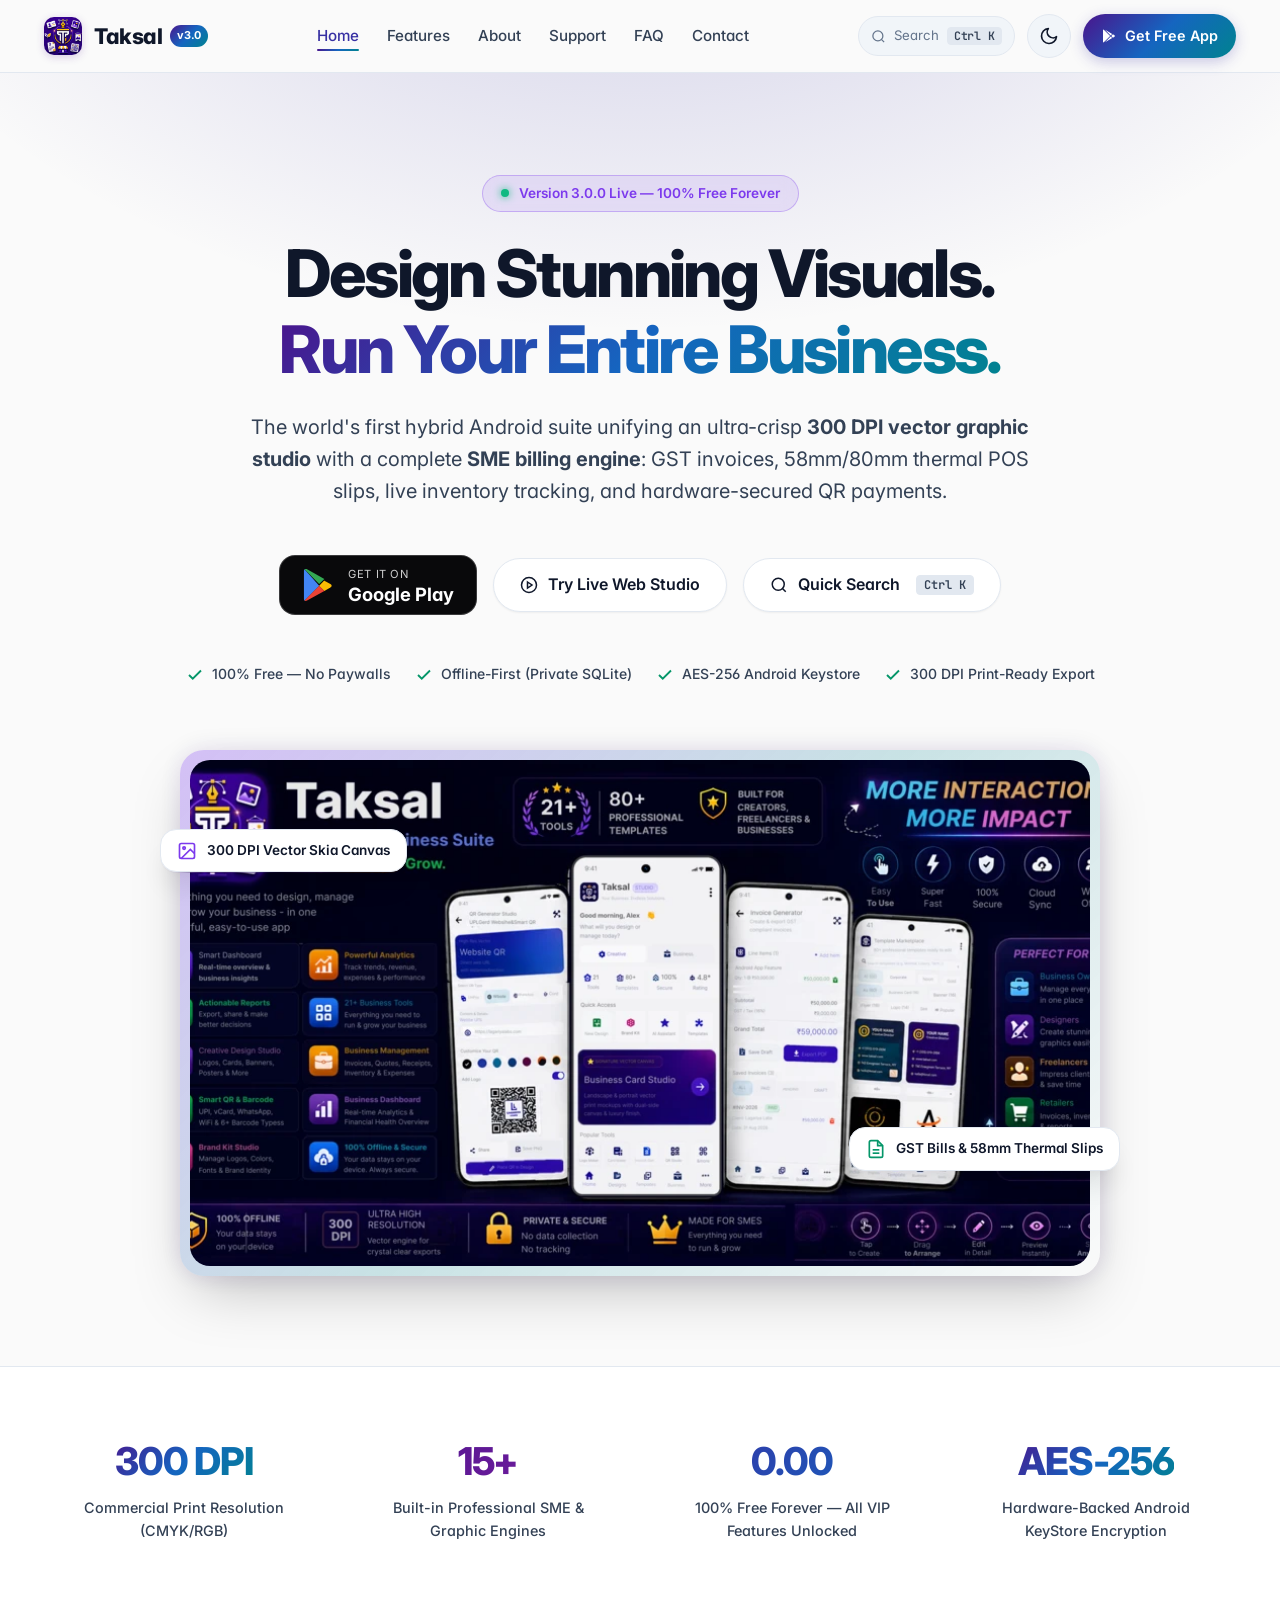
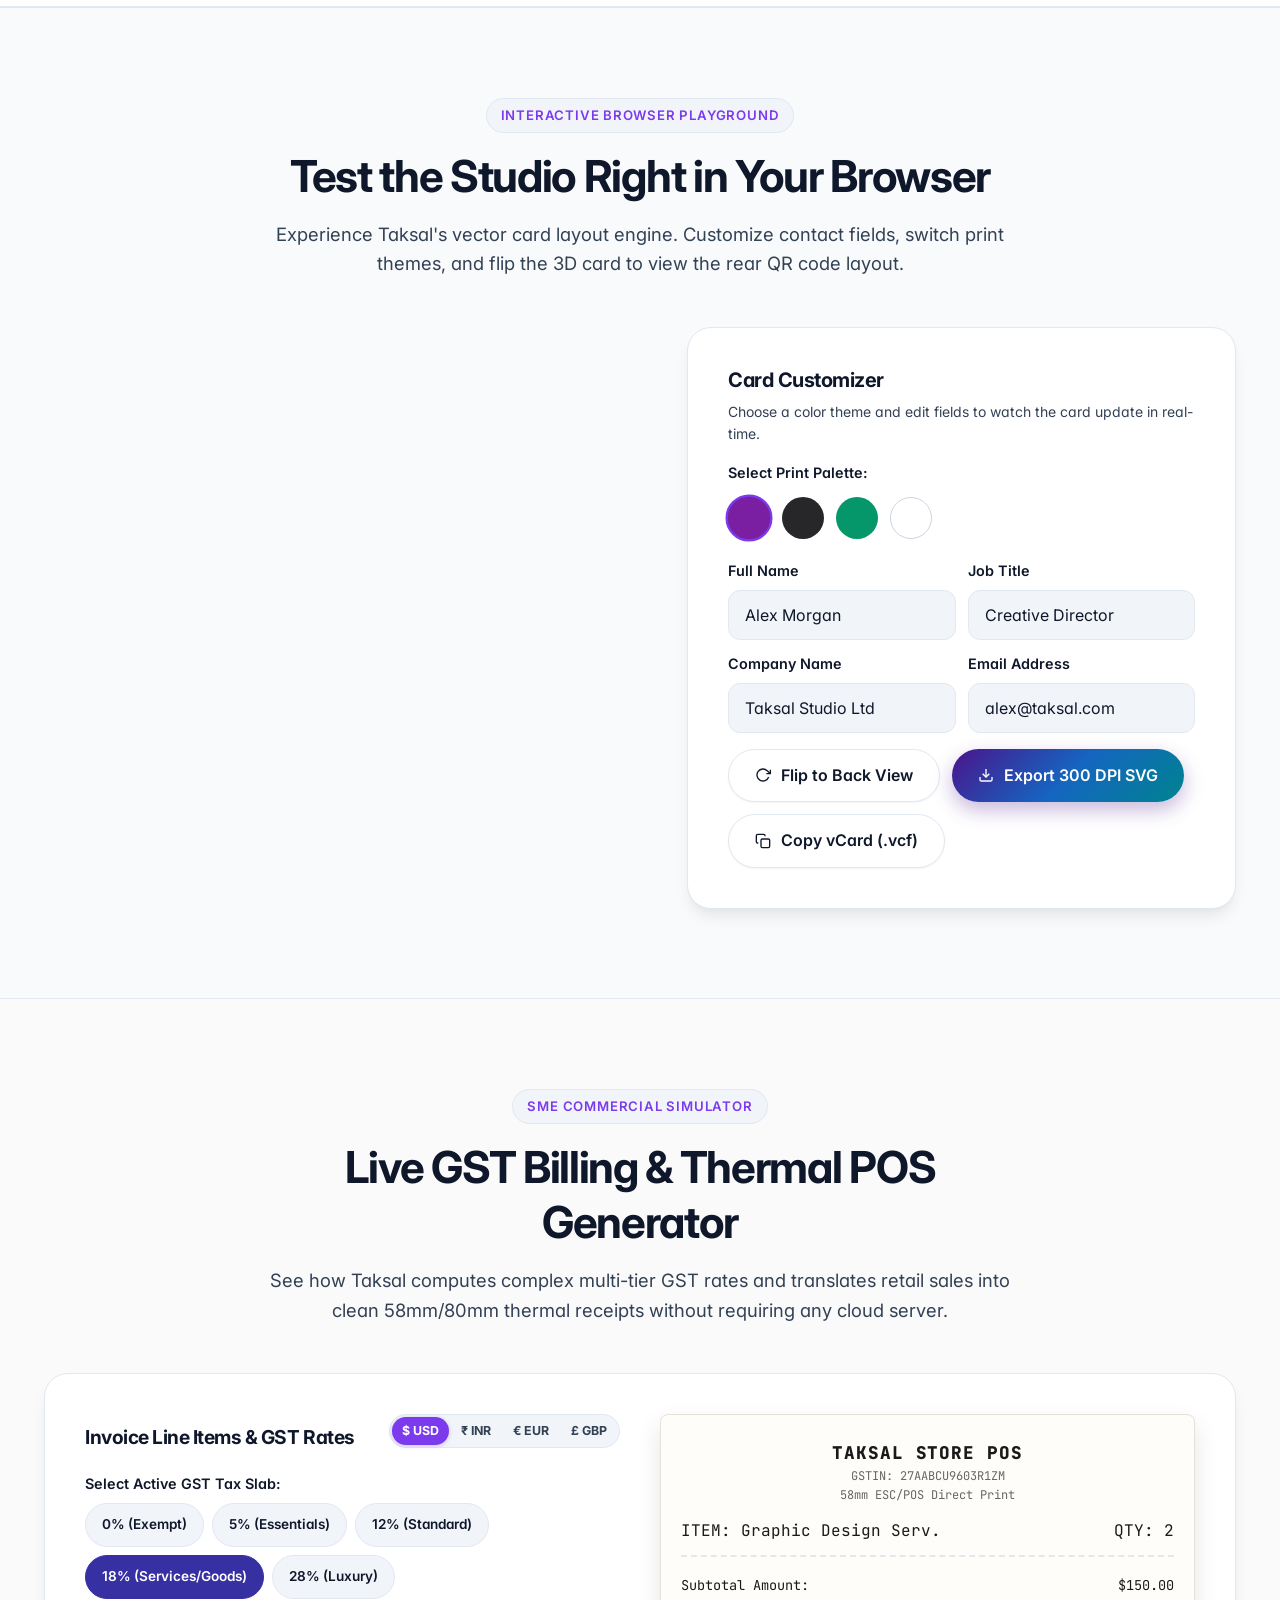
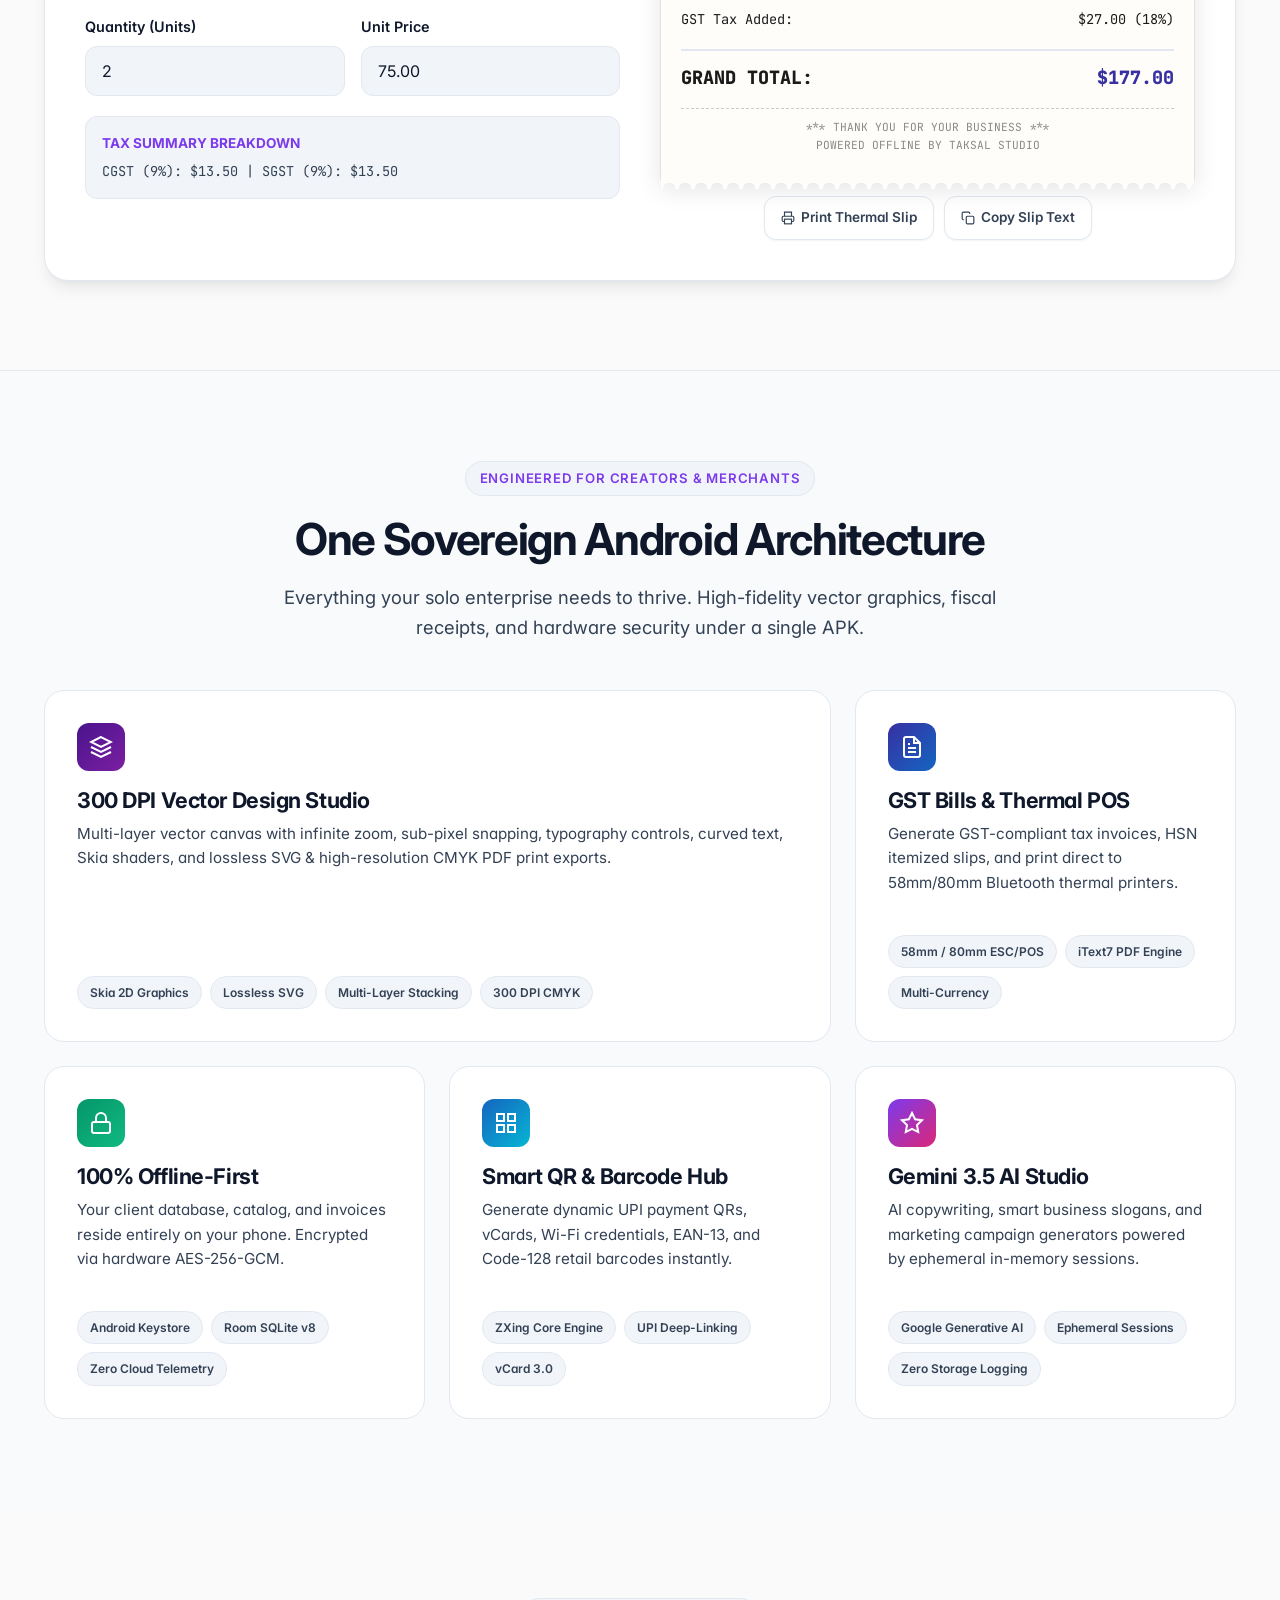
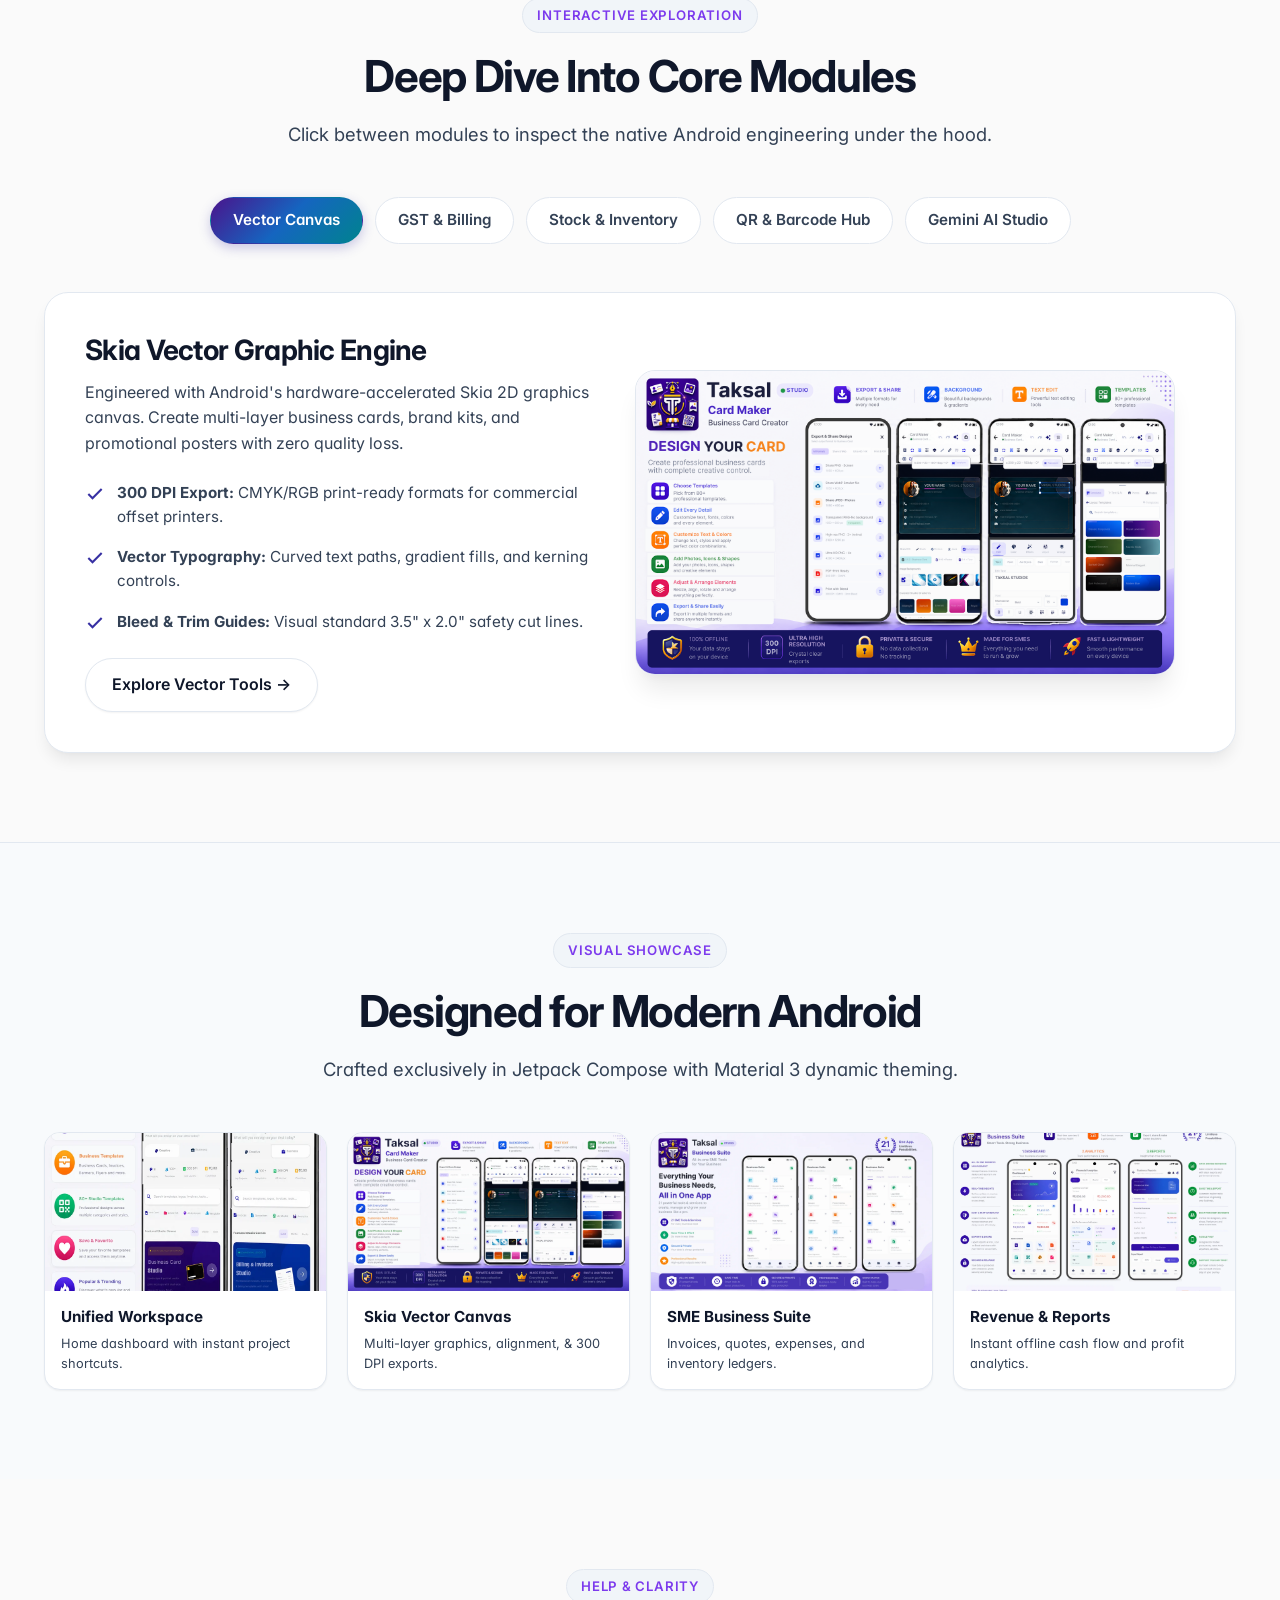
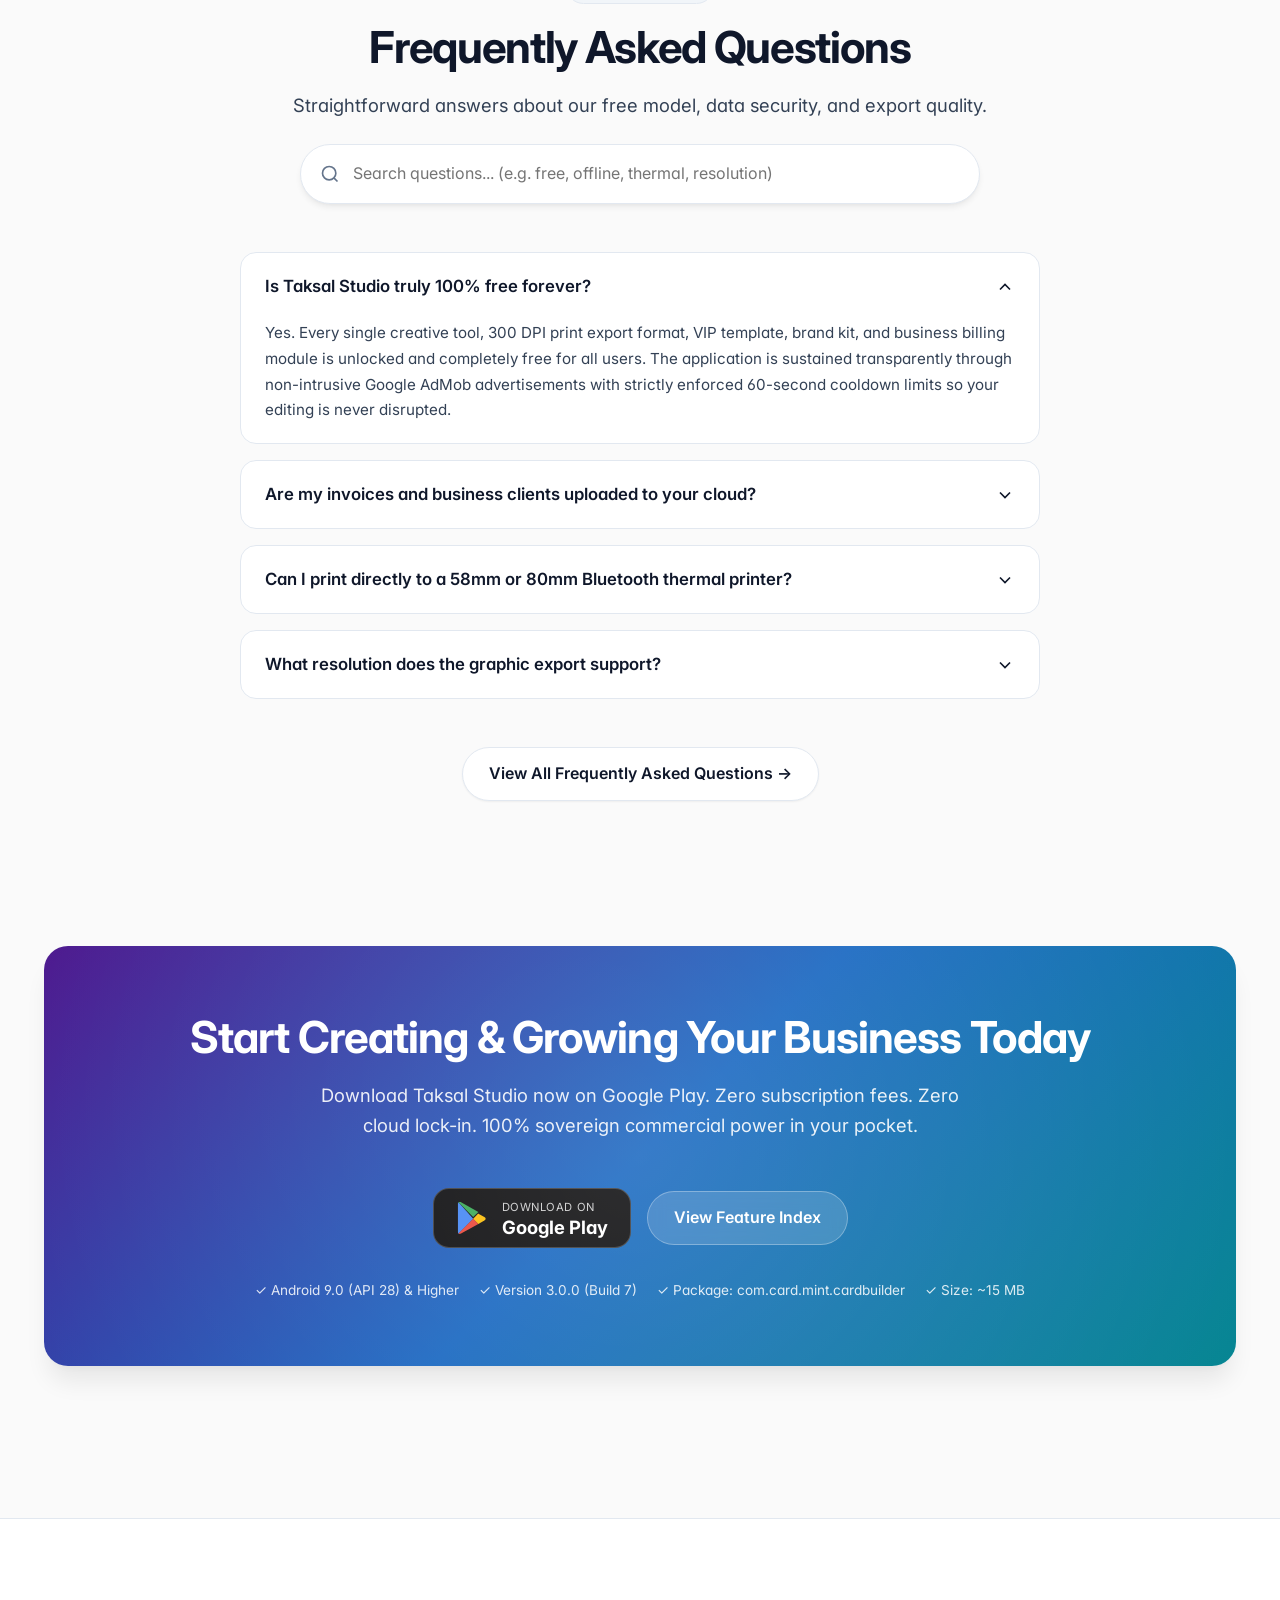
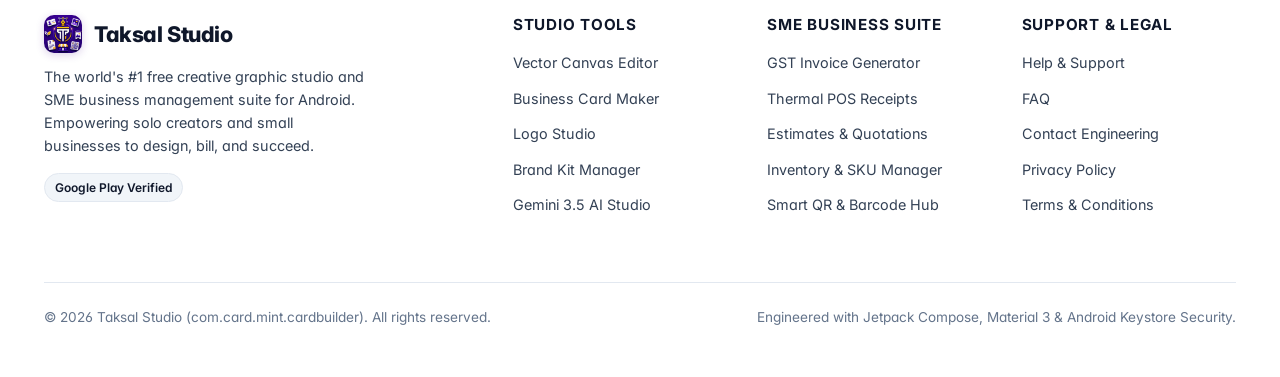
==== commit a2612254: "Fix: Search Command Palette (Ctrl+K/Cmd+K platform sync, mobile drawer search trigger, touch close, " ====
--- a/index.html
+++ b/index.html
@@ -183,9 +183,6 @@
   <link rel="stylesheet" href="/assets/css/style.css">
 </head>
 <body>
-  <!-- Accessible Skip Link -->
-  <a href="#main" class="skip-link">Skip to main content</a>
-
   <!-- Site Header -->
   <header class="site-header">
     <div class="container nav-container">
@@ -208,10 +205,10 @@
 
       <div class="nav-actions">
         <!-- Quick Command Palette Button -->
-        <button type="button" class="cmd-palette-btn" data-action="command-palette" aria-label="Open Command Palette (Cmd+K)">
-          <svg width="14" height="14" viewBox="0 0 24 24" fill="none" stroke="currentColor" stroke-width="2"><circle cx="11" cy="11" r="8"></circle><line x1="21" y1="21" x2="16.65" y2="16.65"></line></svg>
-          <span>Search</span>
-          <span class="cmd-kbd">⌘K</span>
+        <button type="button" class="cmd-palette-btn" data-action="command-palette" aria-label="Open Command Palette (Ctrl+K)">
+          <svg width="15" height="15" viewBox="0 0 24 24" fill="none" stroke="currentColor" stroke-width="2"><circle cx="11" cy="11" r="8"></circle><line x1="21" y1="21" x2="16.65" y2="16.65"></line></svg>
+          <span class="cmd-btn-label">Search</span>
+          <span class="cmd-kbd">Ctrl K</span>
         </button>
 
         <button type="button" class="theme-toggle-btn" aria-label="Toggle dark/light theme">
@@ -234,6 +231,13 @@
 
   <!-- Mobile Navigation Drawer -->
   <div class="mobile-nav-drawer" role="dialog" aria-modal="true" aria-label="Mobile Navigation">
+    <button type="button" class="mobile-search-trigger" data-action="command-palette" aria-label="Search tools and pages">
+      <div class="mobile-search-trigger-inner">
+        <svg width="18" height="18" viewBox="0 0 24 24" fill="none" stroke="currentColor" stroke-width="2"><circle cx="11" cy="11" r="8"></circle><line x1="21" y1="21" x2="16.65" y2="16.65"></line></svg>
+        <span>Search tools & pages...</span>
+      </div>
+      <span class="cmd-kbd">Ctrl K</span>
+    </button>
     <a href="/" class="mobile-nav-link">Home</a>
     <a href="/features" class="mobile-nav-link">Features</a>
     <a href="/about" class="mobile-nav-link">About</a>
@@ -280,9 +284,9 @@
               <svg width="18" height="18" viewBox="0 0 24 24" fill="none" stroke="currentColor" stroke-width="2"><circle cx="12" cy="12" r="10"></circle><polygon points="10 8 16 12 10 16 10 8"></polygon></svg>
               Try Live Web Studio
             </a>
-            <button type="button" class="btn btn-secondary" data-action="command-palette">
+            <button type="button" class="btn btn-secondary" data-action="command-palette" aria-label="Quick Search (Ctrl+K)">
               <svg width="18" height="18" viewBox="0 0 24 24" fill="none" stroke="currentColor" stroke-width="2"><circle cx="11" cy="11" r="8"></circle><line x1="21" y1="21" x2="16.65" y2="16.65"></line></svg>
-              Quick Search (⌘K)
+              <span>Quick Search</span> <span class="cmd-kbd-badge">Ctrl K</span>
             </button>
           </div>
 
--- a/assets/css/style.css
+++ b/assets/css/style.css
@@ -196,24 +196,6 @@
   overflow: hidden !important;
 }
 
-.skip-link {
-  position: fixed;
-  top: -100px;
-  left: 20px;
-  background: var(--brand-violet);
-  color: #FFFFFF;
-  padding: 12px 20px;
-  z-index: 10000;
-  border-radius: var(--radius-md);
-  font-weight: 700;
-  box-shadow: var(--shadow-xl);
-  transition: top var(--transition-fast) ease;
-}
-
-.skip-link:focus {
-  top: 20px;
-}
-
 .sr-only {
   position: absolute;
   width: 1px;
@@ -465,6 +447,7 @@
   align-items: center;
   gap: 8px;
   padding: 7px 12px;
+  height: 40px;
   border-radius: var(--radius-full);
   background: var(--bg-surface-variant);
   border: 1px solid var(--border-color);
@@ -472,21 +455,35 @@
   color: var(--text-muted);
   cursor: pointer;
   transition: all var(--transition-fast);
+  touch-action: manipulation;
+  user-select: none;
 }
 
 .cmd-palette-btn:hover {
   background: var(--border-color);
   color: var(--text-primary);
-}
-
-.cmd-kbd {
+  border-color: var(--brand-indigo);
+}
+
+.cmd-kbd, .cmd-kbd-badge {
   font-family: var(--font-mono);
   font-size: 0.725rem;
+  font-weight: 600;
   padding: 2px 6px;
   border-radius: var(--radius-xs);
   background: var(--kbd-bg);
   color: var(--kbd-text);
   border: 1px solid var(--border-color);
+  line-height: 1;
+  letter-spacing: -0.01em;
+}
+
+.cmd-kbd-badge {
+  display: inline-block;
+  margin-left: 6px;
+  vertical-align: middle;
+  font-size: 0.75rem;
+  padding: 3px 7px;
 }
 
 .theme-toggle-btn {
@@ -587,6 +584,44 @@
   transform: translateY(0);
   opacity: 1;
   pointer-events: auto;
+}
+
+.mobile-search-trigger {
+  display: flex;
+  align-items: center;
+  justify-content: space-between;
+  width: 100%;
+  min-height: 48px;
+  padding: 10px 14px;
+  margin-bottom: 6px;
+  background: var(--bg-surface-variant);
+  border: 1px solid var(--border-color);
+  border-radius: var(--radius-lg);
+  color: var(--text-muted);
+  font-size: 0.925rem;
+  font-weight: 500;
+  cursor: pointer;
+  transition: all var(--transition-fast);
+  touch-action: manipulation;
+  text-align: left;
+}
+
+.mobile-search-trigger:hover,
+.mobile-search-trigger:focus-visible {
+  background: var(--border-color);
+  color: var(--text-primary);
+  border-color: var(--brand-indigo);
+}
+
+.mobile-search-trigger-inner {
+  display: flex;
+  align-items: center;
+  gap: 10px;
+}
+
+.mobile-search-trigger-inner svg {
+  color: var(--brand-indigo);
+  flex-shrink: 0;
 }
 
 .mobile-nav-link {
@@ -1366,26 +1401,64 @@
 .cmd-search-header {
   display: flex;
   align-items: center;
-  padding: 16px 20px;
+  padding: 14px 18px;
   border-bottom: 1px solid var(--border-color);
   gap: 12px;
 }
 
+.cmd-search-icon {
+  flex-shrink: 0;
+  color: var(--text-muted);
+}
+
 .cmd-search-input {
   width: 100%;
-  font-size: 1.1rem;
+  font-size: 1.05rem;
   color: var(--text-primary);
   background: transparent;
+  border: none;
+  outline: none;
+  box-shadow: none;
+}
+
+.cmd-search-input::placeholder {
+  color: var(--text-muted);
+}
+
+.cmd-close-btn {
+  display: inline-flex;
+  align-items: center;
+  justify-content: center;
+  background: transparent;
+  border: 1px solid transparent;
+  cursor: pointer;
+  padding: 4px 6px;
+  border-radius: var(--radius-sm);
+  color: var(--text-muted);
+  transition: all var(--transition-fast);
+  touch-action: manipulation;
+  flex-shrink: 0;
+}
+
+.cmd-close-btn:hover {
+  color: var(--text-primary);
+  background: var(--bg-surface-variant);
+  border-color: var(--border-color);
+}
+
+.cmd-close-icon {
+  display: none;
 }
 
 .cmd-results-list {
   max-height: 380px;
   overflow-y: auto;
-  padding: 10px;
+  -webkit-overflow-scrolling: touch;
+  padding: 8px;
 }
 
 .cmd-result-group-title {
-  font-size: 0.75rem;
+  font-size: 0.725rem;
   font-weight: 700;
   text-transform: uppercase;
   letter-spacing: 0.08em;
@@ -1398,11 +1471,13 @@
   align-items: center;
   justify-content: space-between;
   padding: 10px 14px;
+  min-height: 48px;
   border-radius: var(--radius-md);
   font-size: 0.95rem;
   color: var(--text-primary);
   cursor: pointer;
   transition: background var(--transition-fast);
+  touch-action: manipulation;
 }
 
 .cmd-result-item:hover, .cmd-result-item.selected {
@@ -2080,9 +2155,6 @@
   .hamburger-btn {
     display: flex;
   }
-  .cmd-palette-btn {
-    display: none;
-  }
   .bento-8, .bento-4, .bento-6 {
     grid-column: span 12;
   }
@@ -2113,6 +2185,26 @@
 /* --- Tier 2: Small Tablets & Large Phones (max-width: 768px) --- */
 @media (max-width: 768px) {
   .floating-chip {
+    display: none;
+  }
+  .cmd-palette-btn {
+    width: 44px;
+    height: 44px;
+    min-width: 44px;
+    min-height: 44px;
+    padding: 0;
+    justify-content: center;
+    border-radius: var(--radius-full);
+  }
+  .cmd-palette-btn .cmd-btn-label,
+  .cmd-palette-btn .cmd-kbd {
+    display: none;
+  }
+  .cmd-palette-btn svg {
+    width: 18px;
+    height: 18px;
+  }
+  .nav-cta-btn {
     display: none;
   }
   .hero-actions {
@@ -2234,6 +2326,20 @@
   }
   .cmd-results-list {
     max-height: 60vh;
+  }
+  .cmd-kbd-esc {
+    display: none;
+  }
+  .cmd-close-icon {
+    display: block;
+  }
+  .cmd-close-btn {
+    width: 36px;
+    height: 36px;
+    min-width: 36px;
+    min-height: 36px;
+    background: var(--bg-surface-variant);
+    border-radius: var(--radius-full);
   }
 }
 
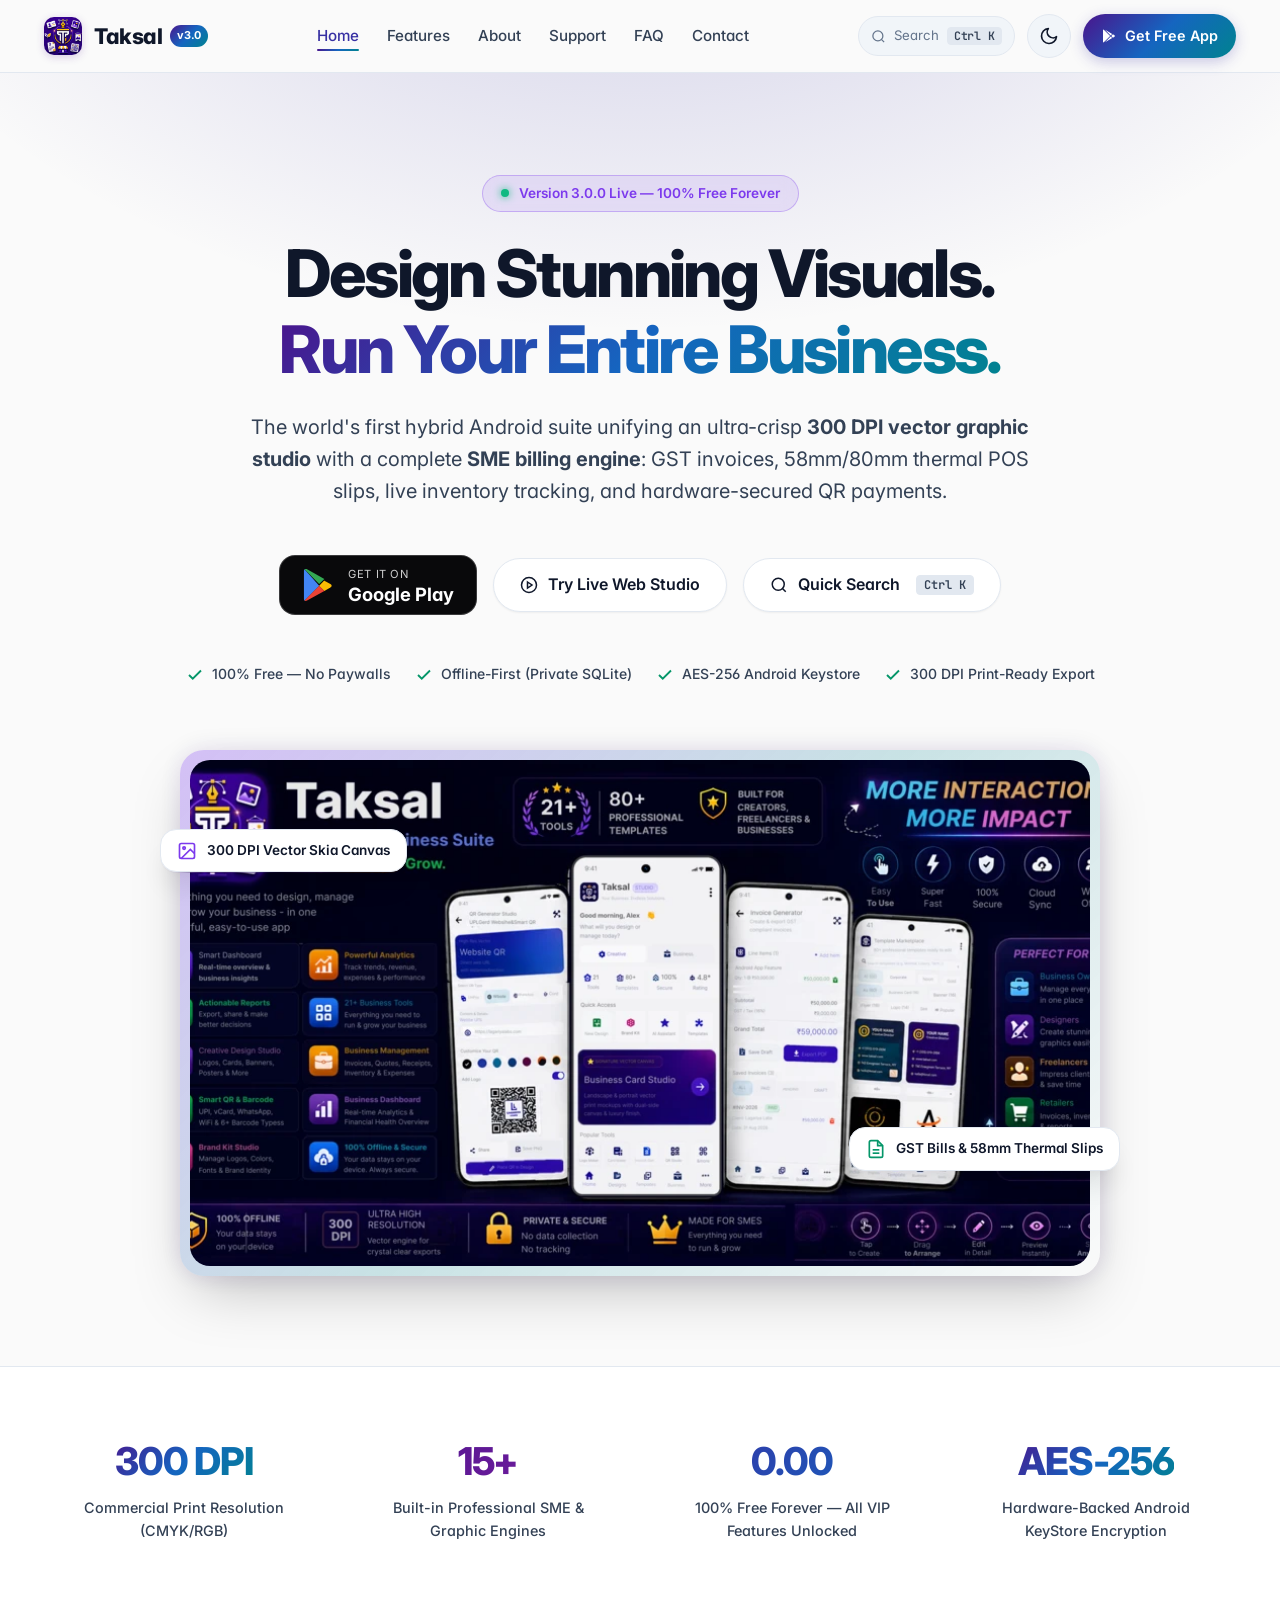
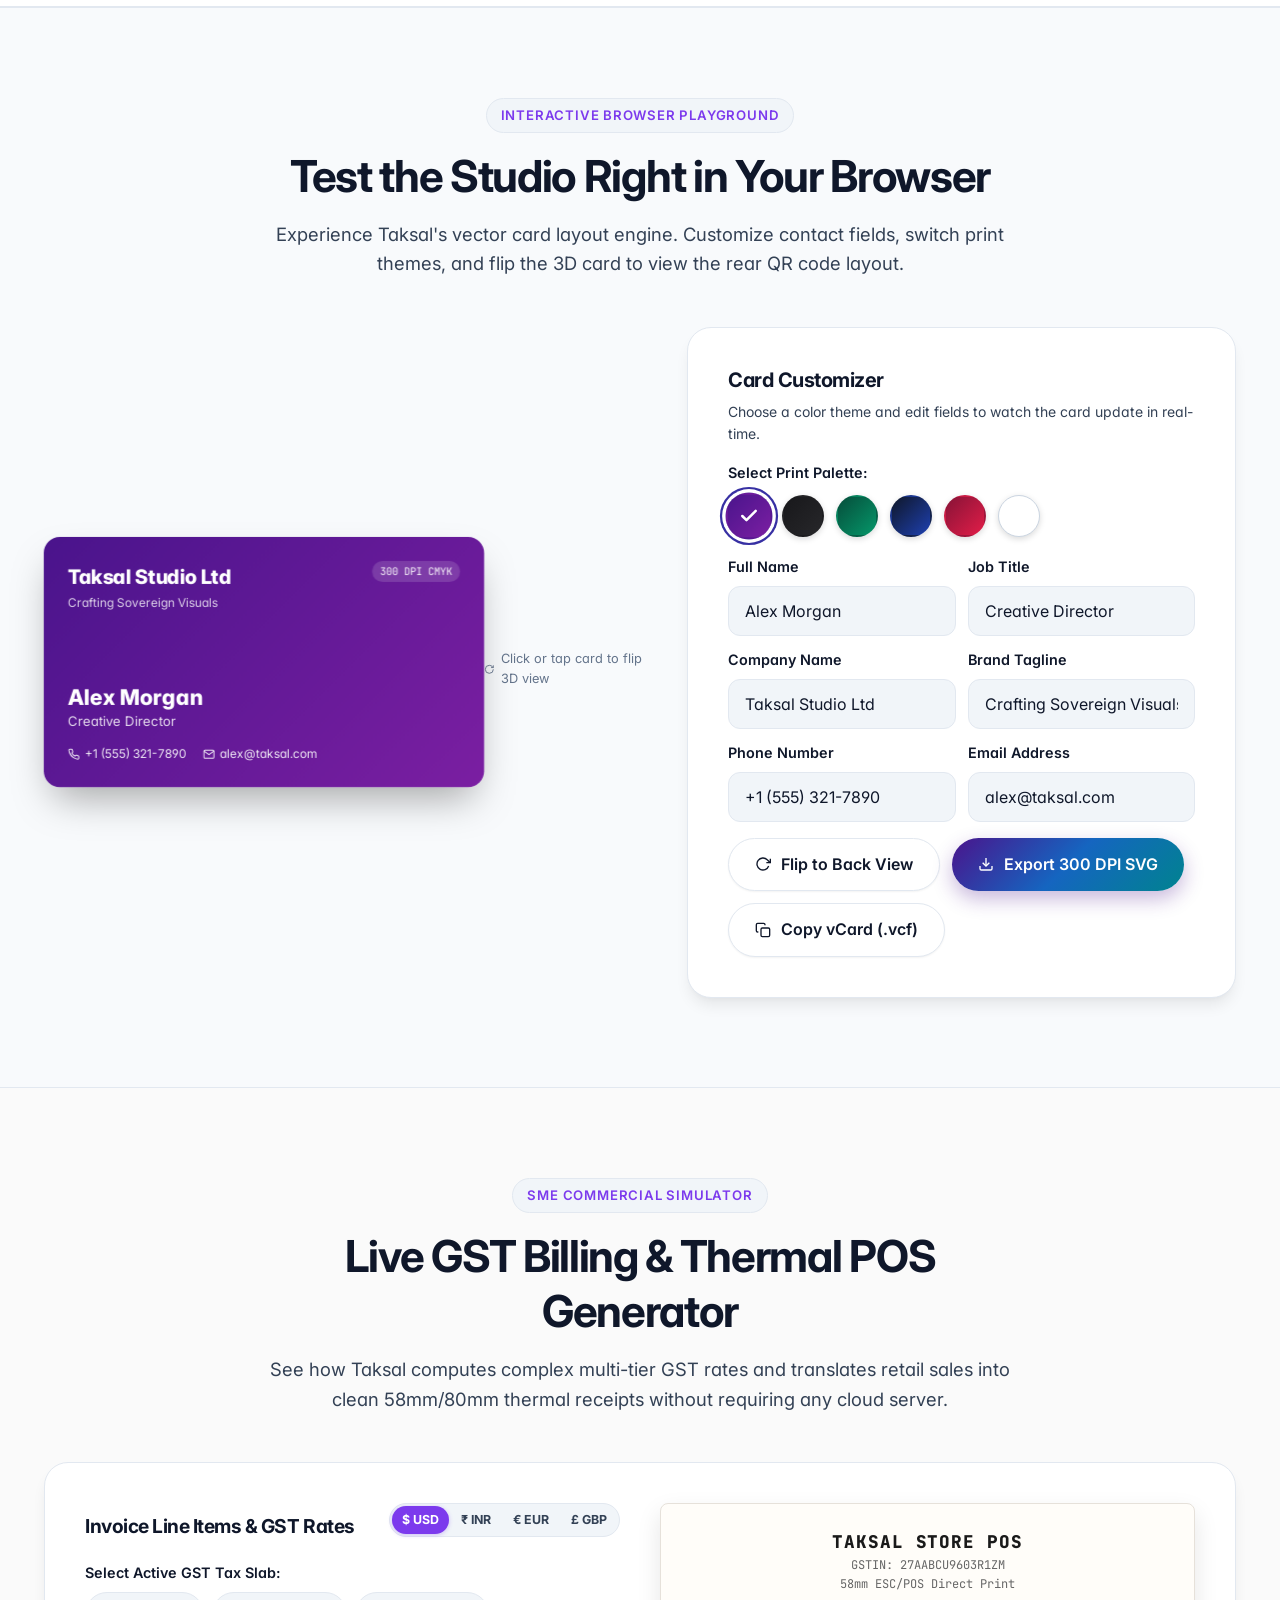
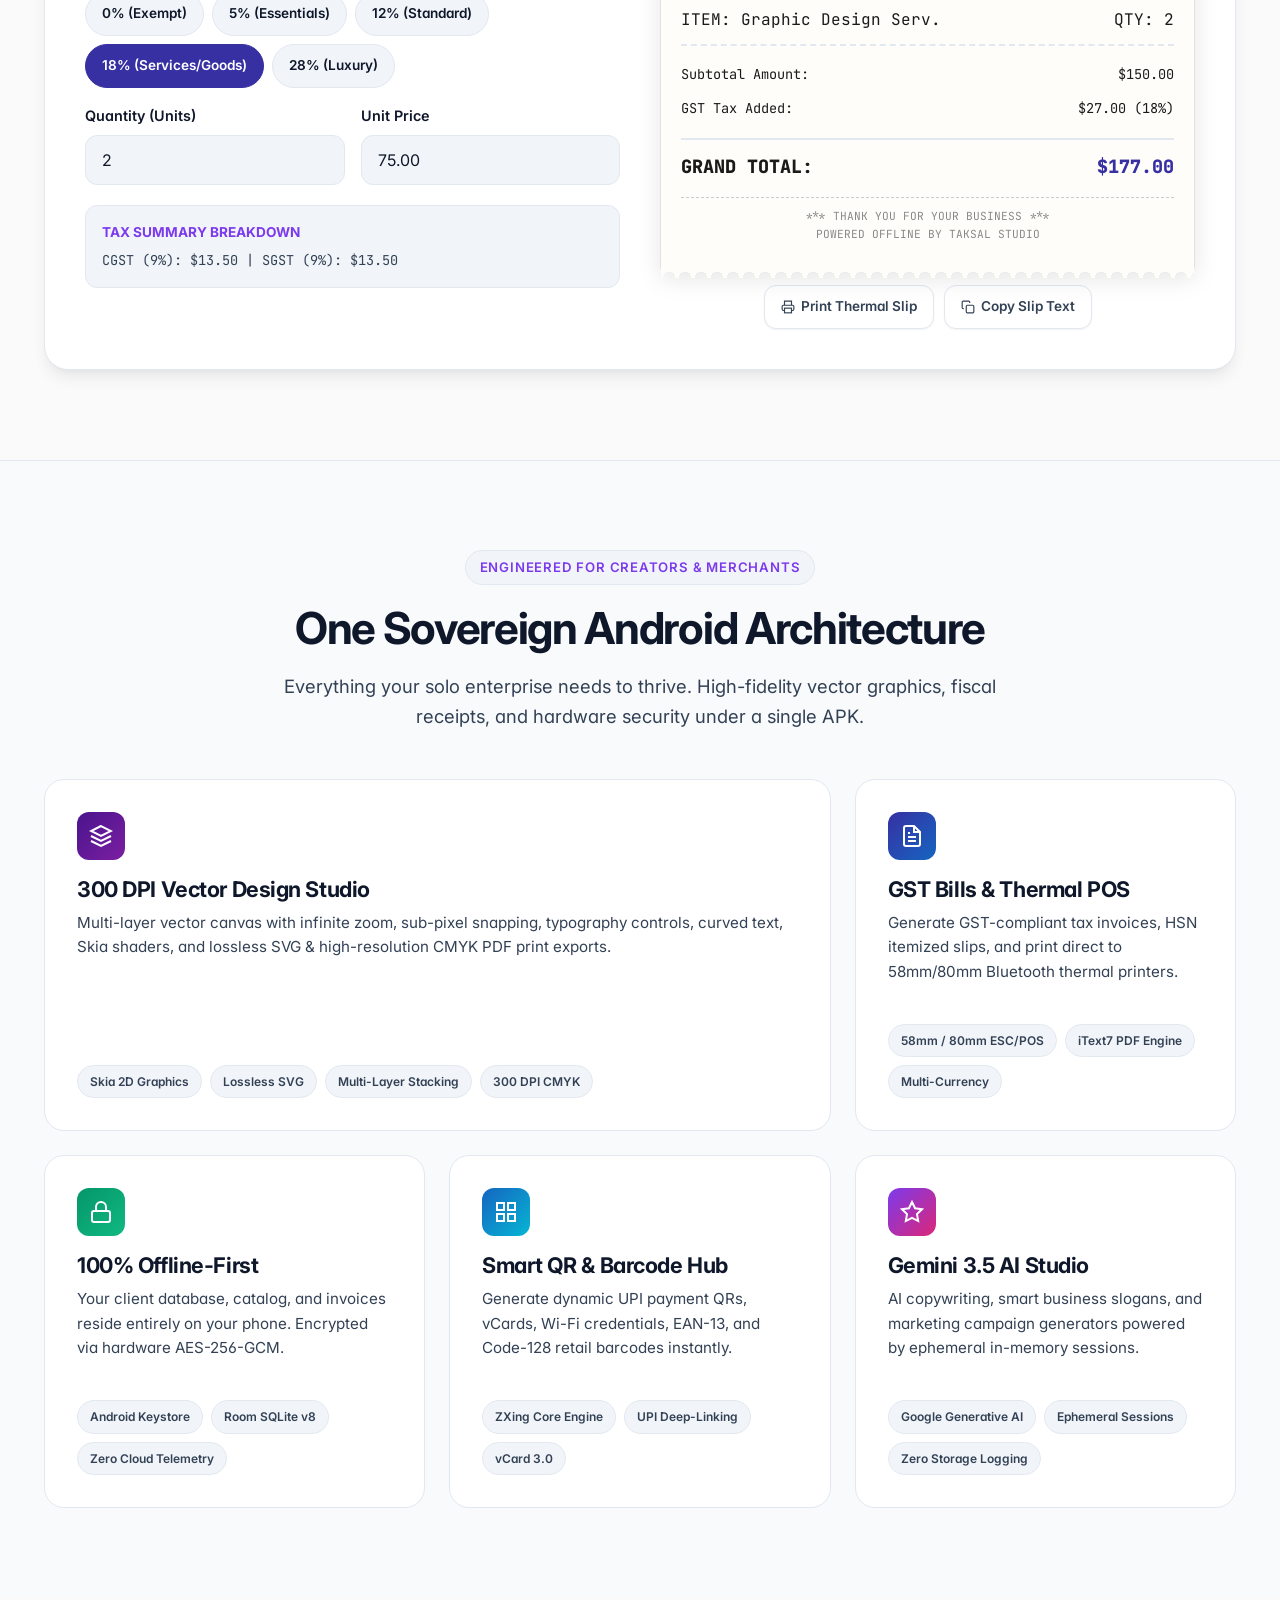
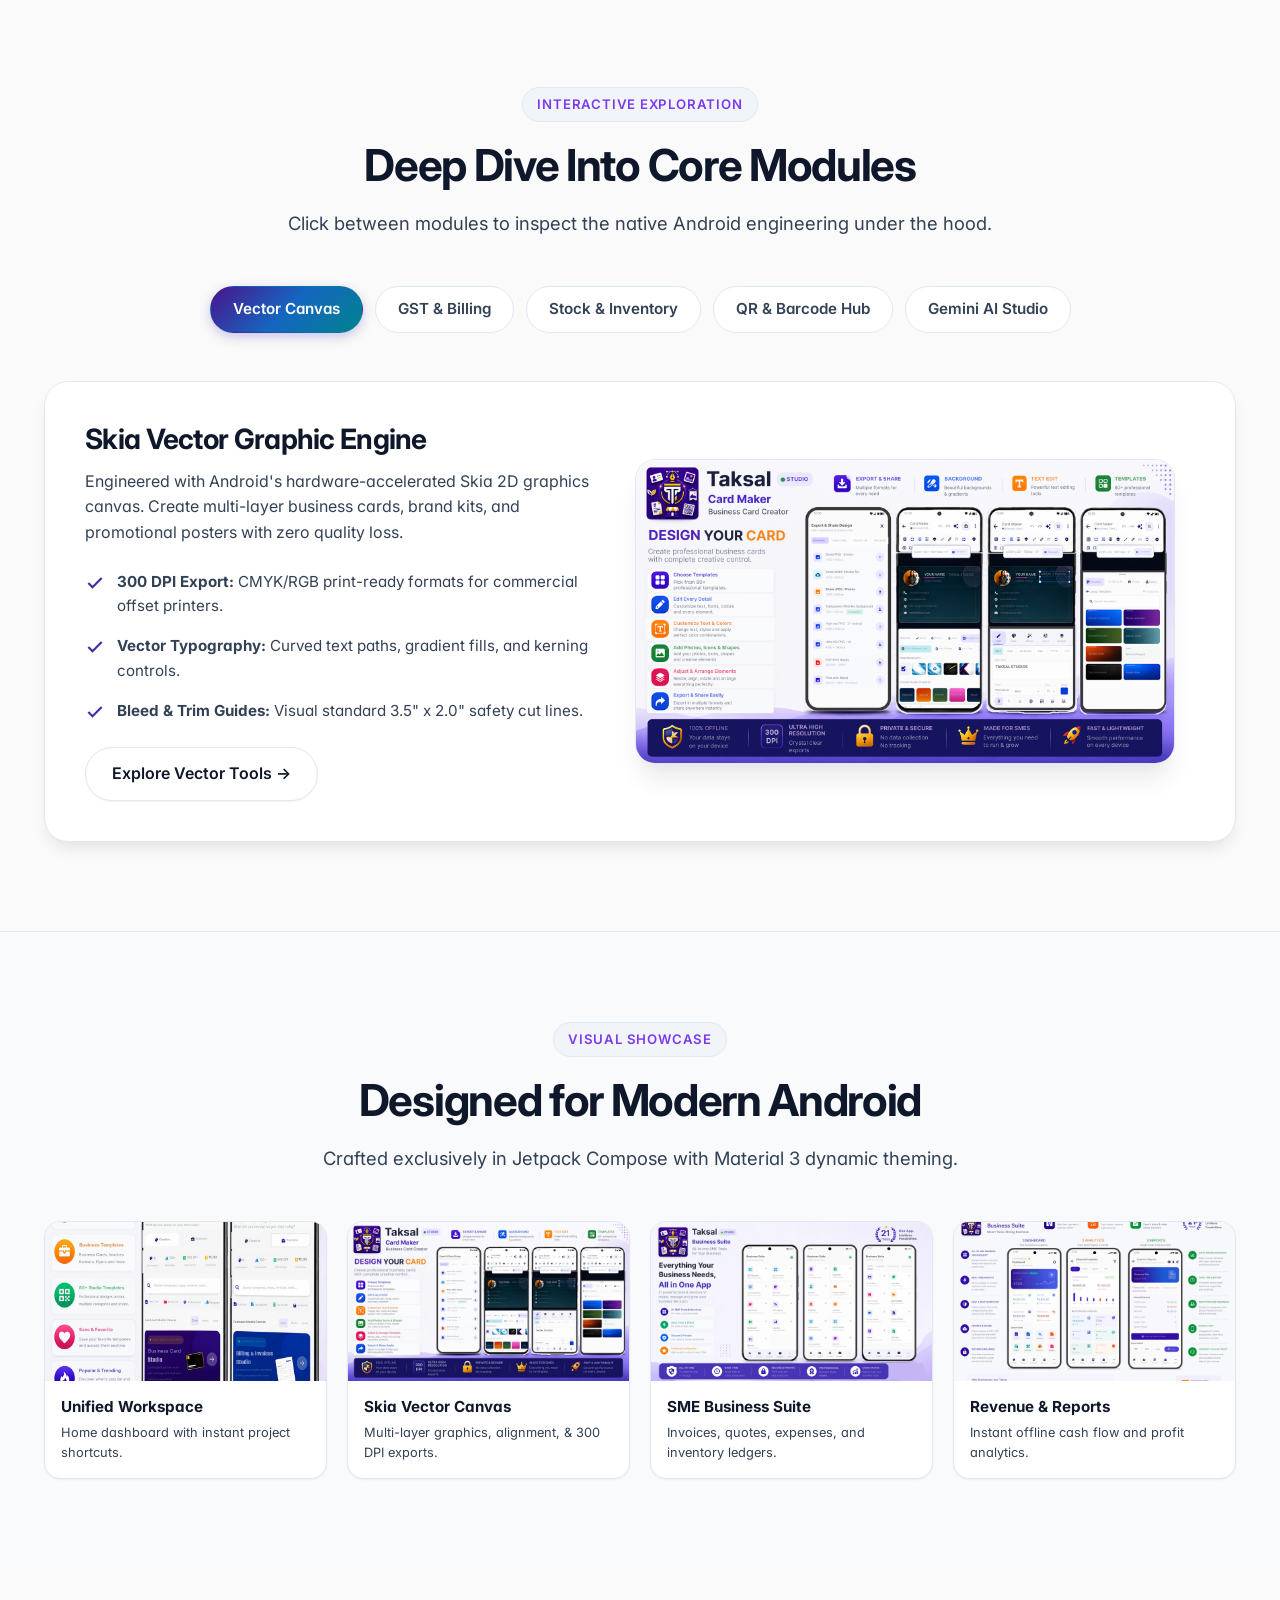
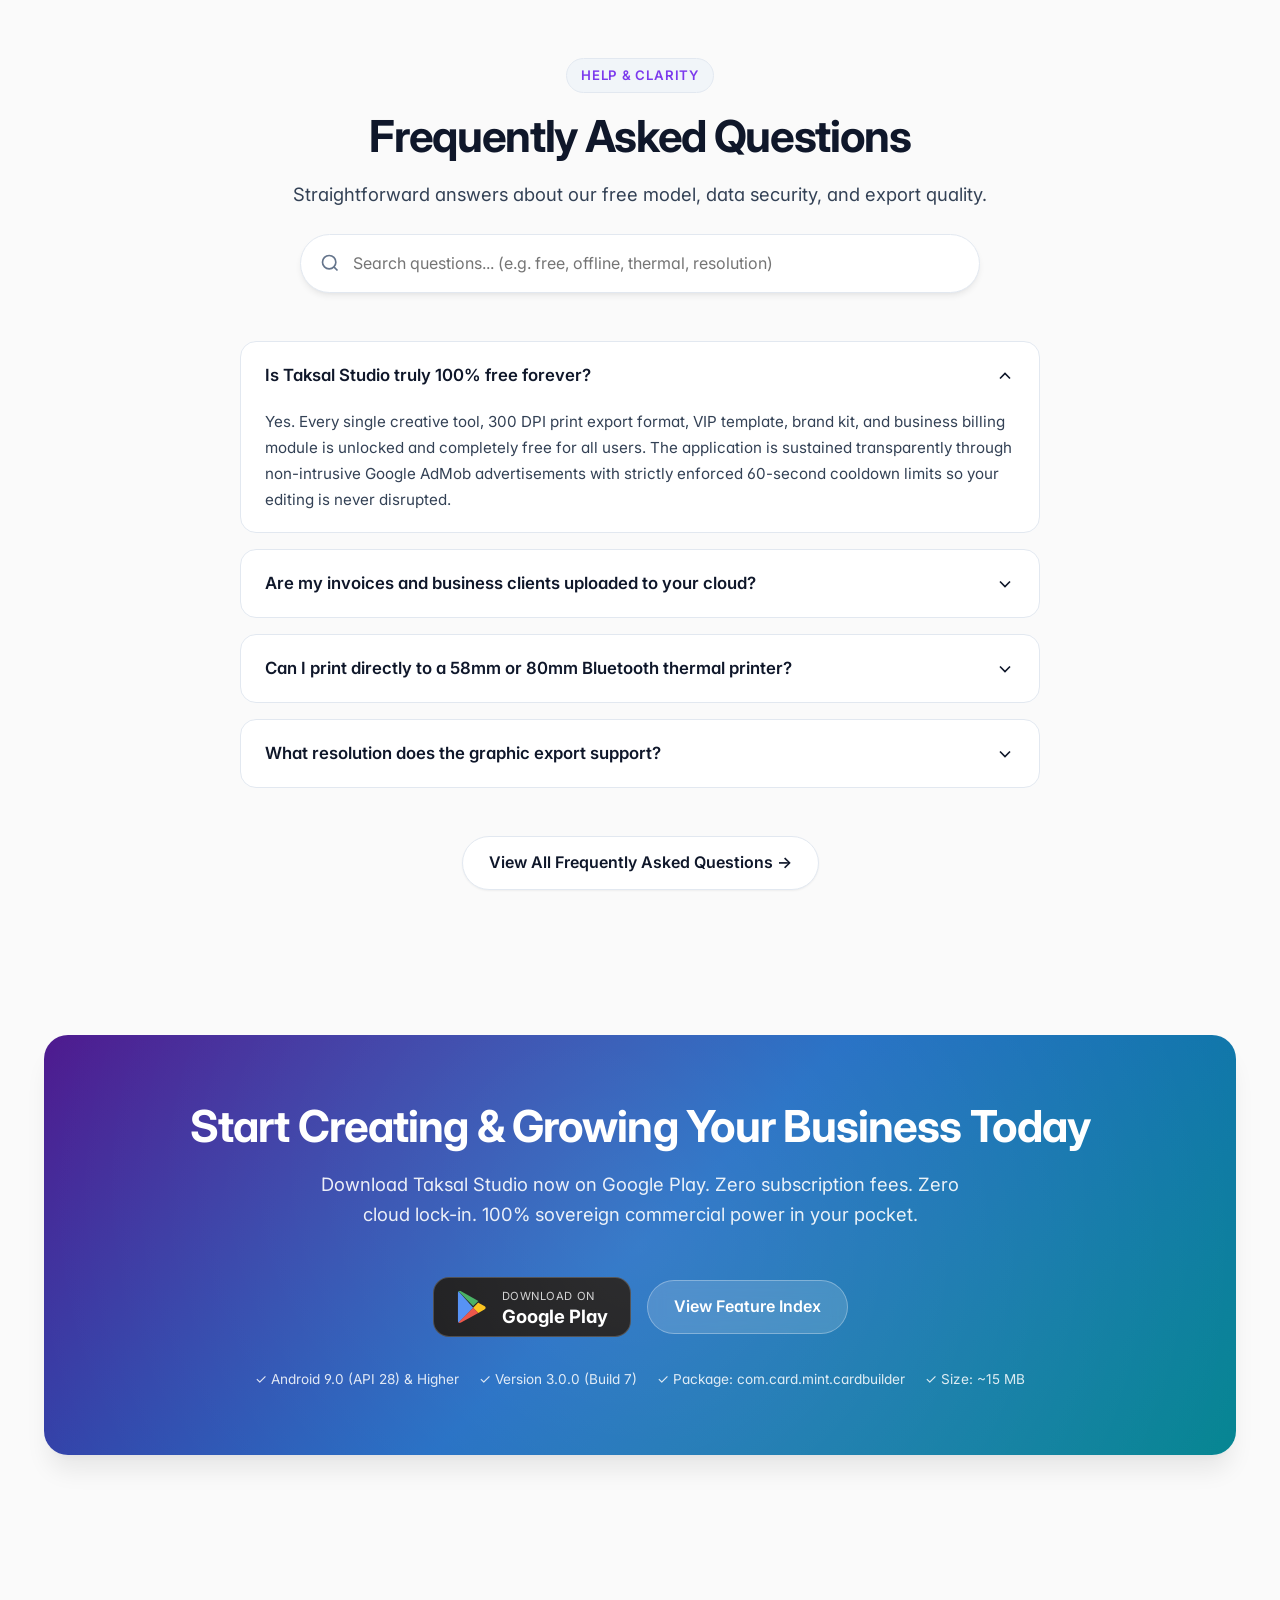
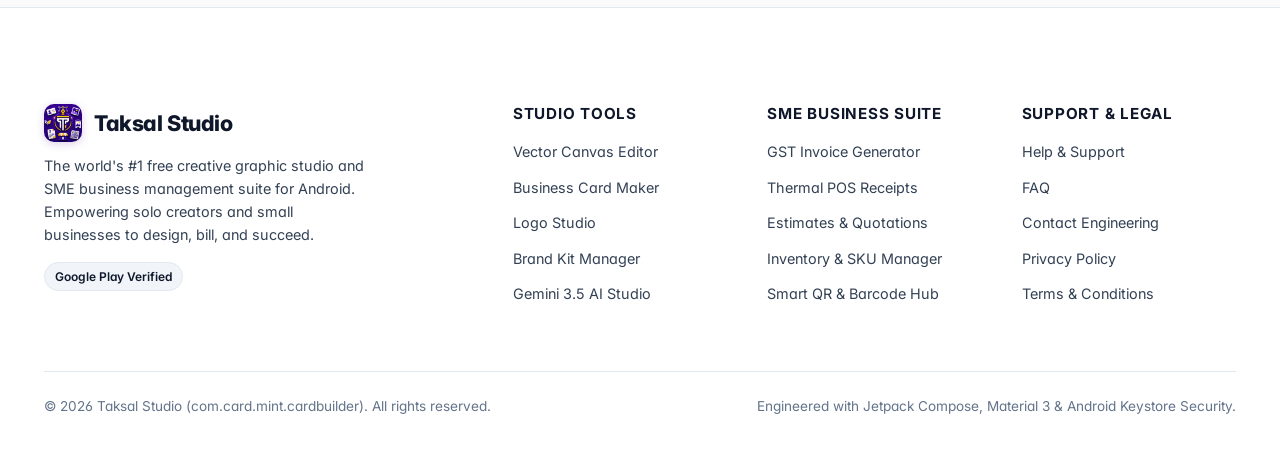
==== commit f3857207: "Fix: Complete Interactive Browser Playground with full 6 themes, 3D tilt, flip hint, inputs and SVG/" ====
--- a/index.html
+++ b/index.html
@@ -370,7 +370,7 @@
         <div class="interactive-studio-grid">
           <!-- 3D Flippable Business Card Preview -->
           <div class="card-perspective-container">
-            <div class="business-card-3d" id="interactiveBusinessCard" title="Click anywhere on card to flip front/back">
+            <div class="business-card-3d" id="interactiveBusinessCard" title="Click or tap card to flip front/back" role="button" tabindex="0" aria-label="Interactive 3D business card. Click or press Enter to flip." aria-expanded="false">
               <!-- Front Face -->
               <div class="card-face card-face-front theme-royal">
                 <div class="card-header-row">
@@ -400,15 +400,22 @@
               <div class="card-face card-face-back theme-royal">
                 <div class="card-back-center">
                   <div class="card-qr-box">
-                    <!-- Clean SVG QR Code Mockup -->
-                    <svg width="74" height="74" viewBox="0 0 24 24" fill="#18181B">
-                      <path d="M2 2h8v8H2V2zm2 2v4h4V4H4zm8-2h8v8h-8V2zm2 2v4h4V4h-4zM2 14h8v8H2v-8zm2 2v4h4v-4H4zm11 0h2v2h-2v-2zm-3 0h2v2h-2v-2zm5 5h2v2h-2v-2zm-2-2h2v2h-2v-2zm4-3h2v2h-2v-2zm-2 5h2v2h-2v-2z"/>
+                    <!-- High-Density Authentic SVG QR Code -->
+                    <svg width="84" height="84" viewBox="0 0 29 29" shape-rendering="crispEdges">
+                      <path fill="#0F172A" d="M2 2h7v7H2zM3 3v5h5V3zm1 1h3v3H4zM2 20h7v7H2zM3 21v5h5V21zm1 1h3v3H4zM20 2h7v7h-7zM21 3v5h5V3zm1 1h3v3h-3z"/>
+                      <path fill="#0F172A" d="M10 4h1v1h-1zM12 4h1v1h-1zM14 4h1v1h-1zM16 4h1v1h-1zM18 4h1v1h-1zM4 10h1v1h-1zM4 12h1v1h-1zM4 14h1v1h-1zM4 16h1v1h-1zM4 18h1v1h-1z"/>
+                      <path fill="#0F172A" d="M18 18h5v5h-5zM19 19v3h3v-3zm1 1h1v1h-1z"/>
+                      <path fill="#0F172A" d="M10 2h2v2h-2zM14 2h1v1h-1zM17 2h2v1h-2zM10 6h1v2h-1zM12 7h2v1h-2zM15 6h1v3h-1zM17 7h1v1h-1zM10 10h3v2h-1v-1h-2zM14 10h2v1h-2zM17 11h2v1h-2zM20 10h2v2h-1v-1h-1zM23 11h1v1h-1zM25 10h2v2h-2zM6 10h2v1H6zM10 13h1v2h-1zM12 14h3v1h-3zM16 13h2v2h-2zM19 14h1v1h-1zM21 13h2v2h-2zM24 13h2v1h-2zM27 14h1v1h-1zM10 16h2v1h-2zM13 17h1v1h-1zM15 16h3v1h-1v1h-2zM19 16h1v2h-1zM21 17h1v1h-1zM23 16h3v1h-3zM27 16h1v2h-1zM10 19h1v1h-1zM12 20h2v1h-2zM15 19h2v2h-1v-1h-1zM18 20h1v1h-1zM24 19h2v1h-2zM27 19h1v1h-1zM10 22h3v1h-3zM14 23h2v2h-2zM17 22h1v3h-1zM20 24h2v2h-2zM23 23h1v1h-1zM25 22h2v2h-1v-1h-1zM10 25h2v2h-2zM13 26h1v1h-1zM15 25h1v2h-1zM18 26h2v1h-2zM24 25h1v1h-1zM26 26h2v1h-2z"/>
                     </svg>
                   </div>
-                  <div style="font-weight: 800; font-size: 1.1rem;" id="cardBackCompanyName">Taksal Studio Ltd</div>
-                  <div style="font-size: 0.75rem; opacity: 0.85;">Scan for Instant vCard & Portfolio</div>
-                </div>
-              </div>
+                  <div style="font-weight: 800; font-size: 1.15rem;" id="cardBackCompanyName">Taksal Studio Ltd</div>
+                  <div style="font-size: 0.775rem; opacity: 0.85;">Scan for Instant vCard &amp; Portfolio</div>
+                </div>
+              </div>
+            </div>
+            <div class="card-flip-hint">
+              <svg width="14" height="14" viewBox="0 0 24 24" fill="none" stroke="currentColor" stroke-width="2"><path d="M21 12a9 9 0 1 1-9-9c2.52 0 4.93 1 6.74 2.74L21 8"></path><polyline points="21 3 21 8 16 8"></polyline></svg>
+              <span id="cardFlipHintText">Click or tap card to flip 3D view</span>
             </div>
           </div>
 
@@ -419,46 +426,71 @@
               Choose a color theme and edit fields to watch the card update in real-time.
             </p>
 
-            <label class="form-label" style="margin-bottom: 6px;">Select Print Palette:</label>
-            <div class="theme-swatches">
-              <button type="button" class="swatch-btn active" data-card-theme="royal" style="background: #7B1FA2;" aria-label="Royal Purple Theme"></button>
-              <button type="button" class="swatch-btn" data-card-theme="midnight" style="background: #27272A;" aria-label="Midnight Dark Theme"></button>
-              <button type="button" class="swatch-btn" data-card-theme="emerald" style="background: #059669;" aria-label="Emerald Tech Theme"></button>
-              <button type="button" class="swatch-btn" data-card-theme="minimal" style="background: #FFFFFF; border: 1px solid #CBD5E1;" aria-label="Clean Minimalist Theme"></button>
-            </div>
-
-            <div style="display: grid; grid-template-columns: 1fr 1fr; gap: 12px; margin-bottom: 12px;">
+            <label class="form-label" style="margin-bottom: 8px;">Select Print Palette:</label>
+            <div class="theme-swatches" role="radiogroup" aria-label="Select Print Palette">
+              <button type="button" class="swatch-btn active" data-card-theme="royal" style="background: linear-gradient(135deg, #4A148C, #7B1FA2);" aria-label="Royal Violet Theme" title="Royal Violet" aria-checked="true" role="radio">
+                <svg viewBox="0 0 24 24" fill="none" stroke="#FFFFFF" stroke-width="3" stroke-linecap="round" stroke-linejoin="round"><polyline points="20 6 9 17 4 12"></polyline></svg>
+              </button>
+              <button type="button" class="swatch-btn" data-card-theme="midnight" style="background: linear-gradient(135deg, #18181B, #27272A);" aria-label="Midnight Onyx Theme" title="Midnight Onyx" aria-checked="false" role="radio">
+                <svg viewBox="0 0 24 24" fill="none" stroke="#FFFFFF" stroke-width="3" stroke-linecap="round" stroke-linejoin="round"><polyline points="20 6 9 17 4 12"></polyline></svg>
+              </button>
+              <button type="button" class="swatch-btn" data-card-theme="emerald" style="background: linear-gradient(135deg, #064E3B, #059669);" aria-label="Emerald Tech Theme" title="Emerald Tech" aria-checked="false" role="radio">
+                <svg viewBox="0 0 24 24" fill="none" stroke="#FFFFFF" stroke-width="3" stroke-linecap="round" stroke-linejoin="round"><polyline points="20 6 9 17 4 12"></polyline></svg>
+              </button>
+              <button type="button" class="swatch-btn" data-card-theme="sapphire" style="background: linear-gradient(135deg, #0F172A, #1E40AF);" aria-label="Ocean Sapphire Theme" title="Ocean Sapphire" aria-checked="false" role="radio">
+                <svg viewBox="0 0 24 24" fill="none" stroke="#FFFFFF" stroke-width="3" stroke-linecap="round" stroke-linejoin="round"><polyline points="20 6 9 17 4 12"></polyline></svg>
+              </button>
+              <button type="button" class="swatch-btn" data-card-theme="sunset" style="background: linear-gradient(135deg, #881337, #E11D48);" aria-label="Crimson Sunset Theme" title="Crimson Sunset" aria-checked="false" role="radio">
+                <svg viewBox="0 0 24 24" fill="none" stroke="#FFFFFF" stroke-width="3" stroke-linecap="round" stroke-linejoin="round"><polyline points="20 6 9 17 4 12"></polyline></svg>
+              </button>
+              <button type="button" class="swatch-btn" data-card-theme="minimal" style="background: #FFFFFF; border: 1px solid #CBD5E1;" aria-label="Clean Minimalist Theme" title="Clean Minimalist" aria-checked="false" role="radio">
+                <svg viewBox="0 0 24 24" fill="none" stroke="#0F172A" stroke-width="3" stroke-linecap="round" stroke-linejoin="round"><polyline points="20 6 9 17 4 12"></polyline></svg>
+              </button>
+            </div>
+
+            <div class="customizer-form-row">
               <div>
                 <label class="form-label" for="inputCardName">Full Name</label>
-                <input type="text" id="inputCardName" class="form-control" value="Alex Morgan">
+                <input type="text" id="inputCardName" class="form-control" value="Alex Morgan" autocomplete="name" placeholder="e.g. Alex Morgan">
               </div>
               <div>
                 <label class="form-label" for="inputCardTitle">Job Title</label>
-                <input type="text" id="inputCardTitle" class="form-control" value="Creative Director">
-              </div>
-            </div>
-
-            <div style="display: grid; grid-template-columns: 1fr 1fr; gap: 12px; margin-bottom: 16px;">
+                <input type="text" id="inputCardTitle" class="form-control" value="Creative Director" placeholder="e.g. Creative Director">
+              </div>
+            </div>
+
+            <div class="customizer-form-row">
               <div>
                 <label class="form-label" for="inputCardCompany">Company Name</label>
-                <input type="text" id="inputCardCompany" class="form-control" value="Taksal Studio Ltd">
+                <input type="text" id="inputCardCompany" class="form-control" value="Taksal Studio Ltd" autocomplete="organization" placeholder="e.g. Taksal Studio Ltd">
+              </div>
+              <div>
+                <label class="form-label" for="inputCardTagline">Brand Tagline</label>
+                <input type="text" id="inputCardTagline" class="form-control" value="Crafting Sovereign Visuals" placeholder="e.g. Crafting Sovereign Visuals">
+              </div>
+            </div>
+
+            <div class="customizer-form-row">
+              <div>
+                <label class="form-label" for="inputCardPhone">Phone Number</label>
+                <input type="tel" id="inputCardPhone" class="form-control" value="+1 (555) 321-7890" autocomplete="tel" placeholder="e.g. +1 (555) 321-7890">
               </div>
               <div>
                 <label class="form-label" for="inputCardEmail">Email Address</label>
-                <input type="email" id="inputCardEmail" class="form-control" value="alex@taksal.com">
-              </div>
-            </div>
-
-            <div style="display: flex; gap: 12px; flex-wrap: wrap;">
-              <button type="button" class="btn btn-secondary" id="flipCardBtn">
+                <input type="email" id="inputCardEmail" class="form-control" value="alex@taksal.com" autocomplete="email" placeholder="e.g. alex@taksal.com">
+              </div>
+            </div>
+
+            <div class="customizer-actions-row">
+              <button type="button" class="btn btn-secondary" id="flipCardBtn" aria-label="Flip card view">
                 <svg width="16" height="16" viewBox="0 0 24 24" fill="none" stroke="currentColor" stroke-width="2"><polyline points="23 4 23 10 17 10"></polyline><path d="M20.49 15a9 9 0 1 1-2.12-9.36L23 10"></path></svg>
-                Flip to Back View
+                <span id="flipCardBtnText">Flip to Back View</span>
               </button>
-              <button type="button" class="btn btn-primary" id="downloadSpecBtn">
+              <button type="button" class="btn btn-primary" id="downloadSpecBtn" aria-label="Export 300 DPI Vector SVG">
                 <svg width="16" height="16" viewBox="0 0 24 24" fill="none" stroke="currentColor" stroke-width="2"><path d="M21 15v4a2 2 0 0 1-2 2H5a2 2 0 0 1-2-2v-4"></path><polyline points="7 10 12 15 17 10"></polyline><line x1="12" y1="15" x2="12" y2="3"></line></svg>
                 Export 300 DPI SVG
               </button>
-              <button type="button" class="btn btn-secondary" id="copyVCardBtn">
+              <button type="button" class="btn btn-secondary" id="copyVCardBtn" aria-label="Copy digital vCard">
                 <svg width="16" height="16" viewBox="0 0 24 24" fill="none" stroke="currentColor" stroke-width="2"><rect x="9" y="9" width="13" height="13" rx="2" ry="2"></rect><path d="M5 15H4a2 2 0 0 1-2-2V4a2 2 0 0 1 2-2h9a2 2 0 0 1 2 2v1"></path></svg>
                 Copy vCard (.vcf)
               </button>
--- a/assets/css/style.css
+++ b/assets/css/style.css
@@ -966,15 +966,16 @@
   padding: 24px;
   backface-visibility: hidden;
   -webkit-backface-visibility: hidden;
-  box-shadow: 0 15px 35px rgba(0, 0, 0, 0.25), 0 0 0 1px rgba(255, 255, 255, 0.1);
+  box-shadow: 0 20px 40px -10px rgba(0, 0, 0, 0.35), 0 0 0 1px rgba(255, 255, 255, 0.1);
   display: flex;
   flex-direction: column;
   justify-content: space-between;
   overflow: hidden;
+  transform: translateZ(1px);
 }
 
 .card-face-back {
-  transform: rotateY(180deg);
+  transform: rotateY(180deg) translateZ(1px);
 }
 
 /* Card Themes */
@@ -993,11 +994,63 @@
   color: #FFFFFF;
 }
 
+.theme-sapphire {
+  background: linear-gradient(135deg, #0F172A 0%, #1E40AF 100%);
+  color: #FFFFFF;
+}
+
+.theme-sunset {
+  background: linear-gradient(135deg, #881337 0%, #E11D48 100%);
+  color: #FFFFFF;
+}
+
 .theme-minimal {
   background: #FFFFFF;
   color: #0F172A;
+  border: 1px solid #CBD5E1;
+  box-shadow: 0 15px 35px rgba(0, 0, 0, 0.08);
+}
+
+.theme-minimal .card-brand-name {
+  color: #0F172A;
+}
+
+.theme-minimal .card-brand-tagline,
+.theme-minimal .card-user-title {
+  color: #64748B;
+  opacity: 1;
+}
+
+.theme-minimal .card-user-name {
+  color: #0F172A;
+}
+
+.theme-minimal .card-chip-badge {
+  background: #F1F5F9;
+  color: #4338CA;
+  border: 1px solid #CBD5E1;
+}
+
+.theme-minimal .card-contact-row {
+  color: #334155;
+  opacity: 1;
+}
+
+.theme-minimal .card-contact-item svg {
+  color: #4F46E5;
+}
+
+.theme-minimal .card-qr-box {
+  background: #F8FAFC;
   border: 1px solid #E2E8F0;
-  box-shadow: 0 15px 35px rgba(0, 0, 0, 0.08);
+}
+
+.theme-minimal #cardBackCompanyName {
+  color: #0F172A;
+}
+
+.theme-minimal .card-back-center > div:last-child {
+  color: #64748B;
 }
 
 .card-header-row {
@@ -1071,6 +1124,19 @@
   padding: 8px;
   border-radius: var(--radius-md);
   box-shadow: var(--shadow-md);
+  display: flex;
+  align-items: center;
+  justify-content: center;
+}
+
+.card-flip-hint {
+  font-size: 0.8rem;
+  color: var(--text-muted);
+  margin-top: 14px;
+  display: flex;
+  align-items: center;
+  gap: 6px;
+  user-select: none;
 }
 
 /* Studio Editor Panel */
@@ -1086,7 +1152,7 @@
   display: flex;
   gap: 12px;
   flex-wrap: wrap;
-  margin: 12px 0 20px 0;
+  margin: 10px 0 18px 0;
 }
 
 .swatch-btn {
@@ -1097,13 +1163,65 @@
   border-radius: var(--radius-full);
   cursor: pointer;
   border: 2px solid transparent;
-  transition: transform var(--transition-fast), border-color var(--transition-fast);
+  display: inline-flex;
+  align-items: center;
+  justify-content: center;
+  transition: all var(--transition-fast);
   touch-action: manipulation;
+  position: relative;
+  box-shadow: 0 2px 6px rgba(0, 0, 0, 0.15);
+}
+
+.swatch-btn:hover {
+  transform: scale(1.08);
 }
 
 .swatch-btn.active {
   transform: scale(1.12);
-  border-color: var(--brand-violet);
+  box-shadow: 0 0 0 3px var(--bg-surface), 0 0 0 5px var(--brand-indigo);
+}
+
+.swatch-btn svg {
+  display: none;
+  width: 18px;
+  height: 18px;
+  pointer-events: none;
+}
+
+.swatch-btn.active svg {
+  display: block;
+}
+
+.customizer-form-row {
+  display: grid;
+  grid-template-columns: 1fr 1fr;
+  gap: 12px;
+  margin-bottom: 12px;
+}
+
+.customizer-actions-row {
+  display: flex;
+  gap: 12px;
+  flex-wrap: wrap;
+  margin-top: 16px;
+}
+
+@media (max-width: 580px) {
+  .customizer-form-row {
+    grid-template-columns: 1fr;
+    gap: 10px;
+  }
+}
+
+@media (max-width: 480px) {
+  .customizer-actions-row {
+    flex-direction: column;
+    gap: 10px;
+  }
+  .customizer-actions-row .btn {
+    width: 100%;
+    justify-content: center;
+  }
 }
 
 /* 2. Interactive GST Invoice Calculator & POS Simulator */
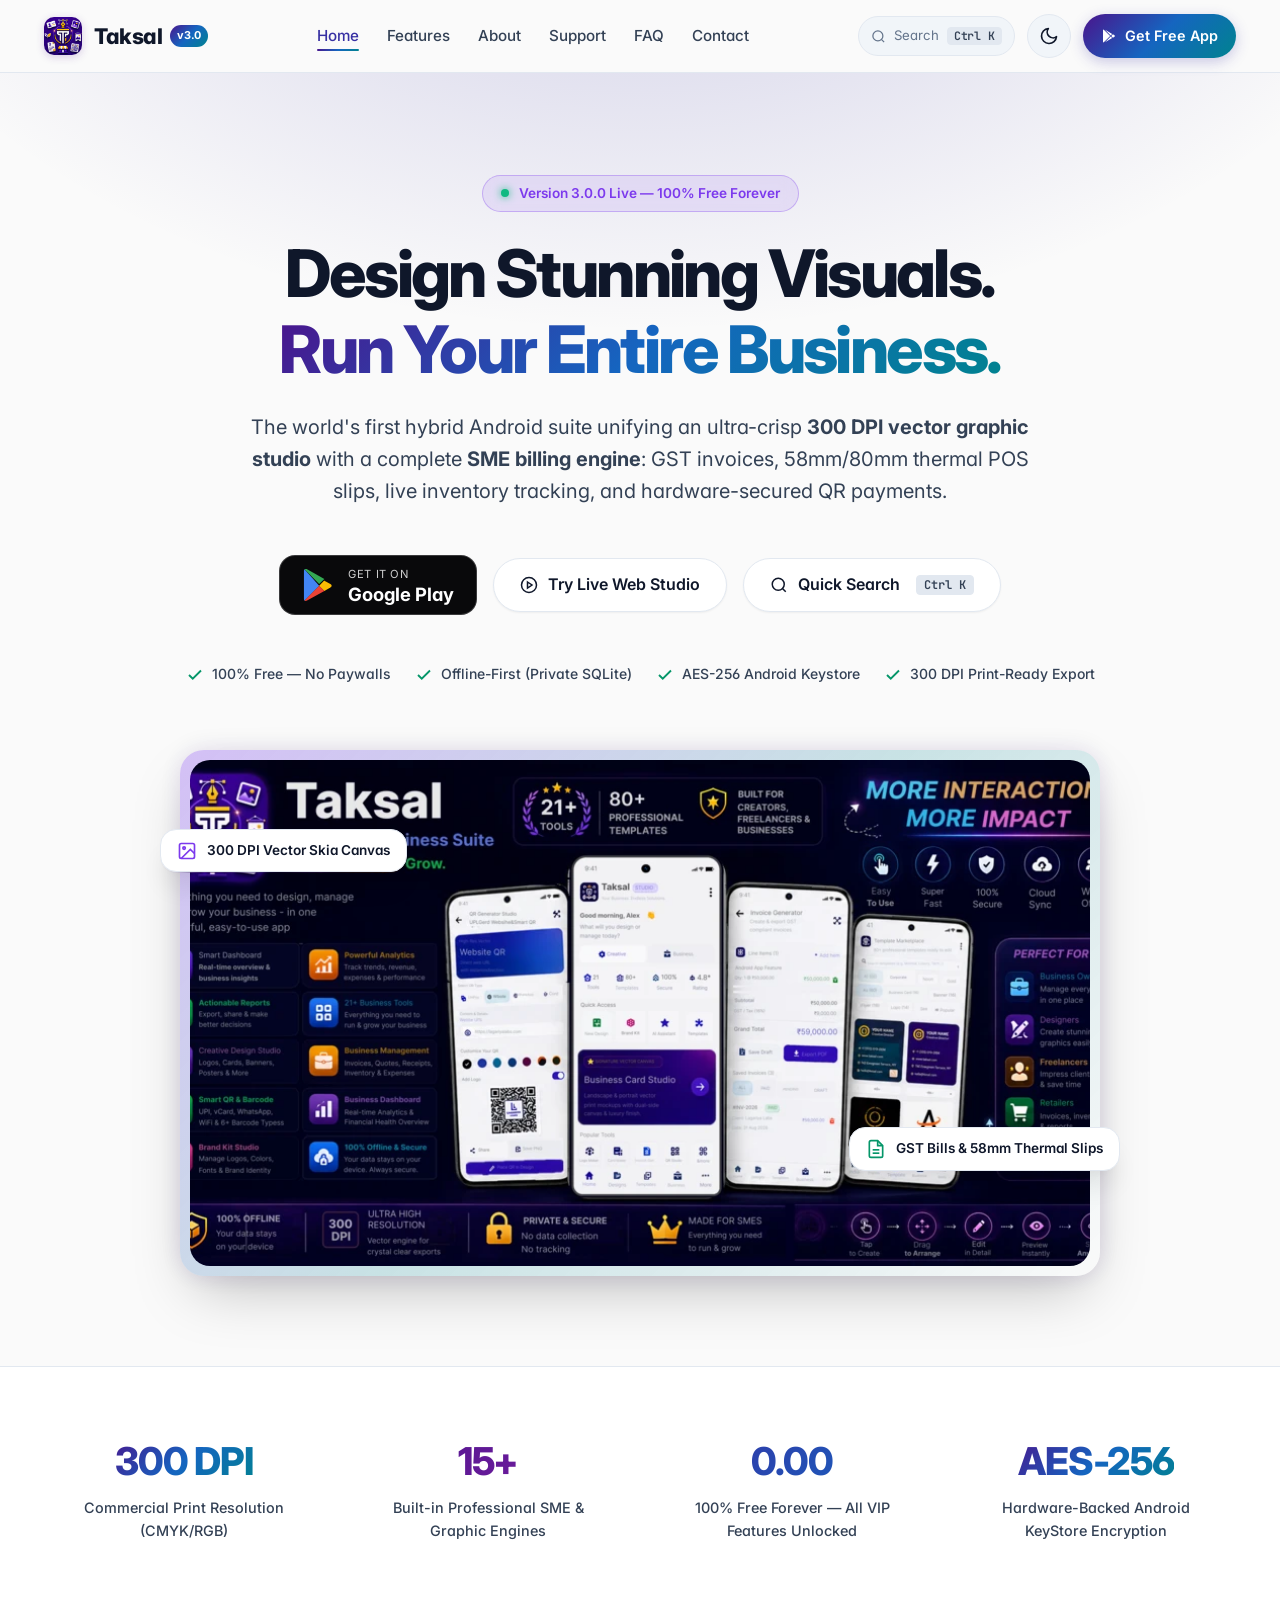
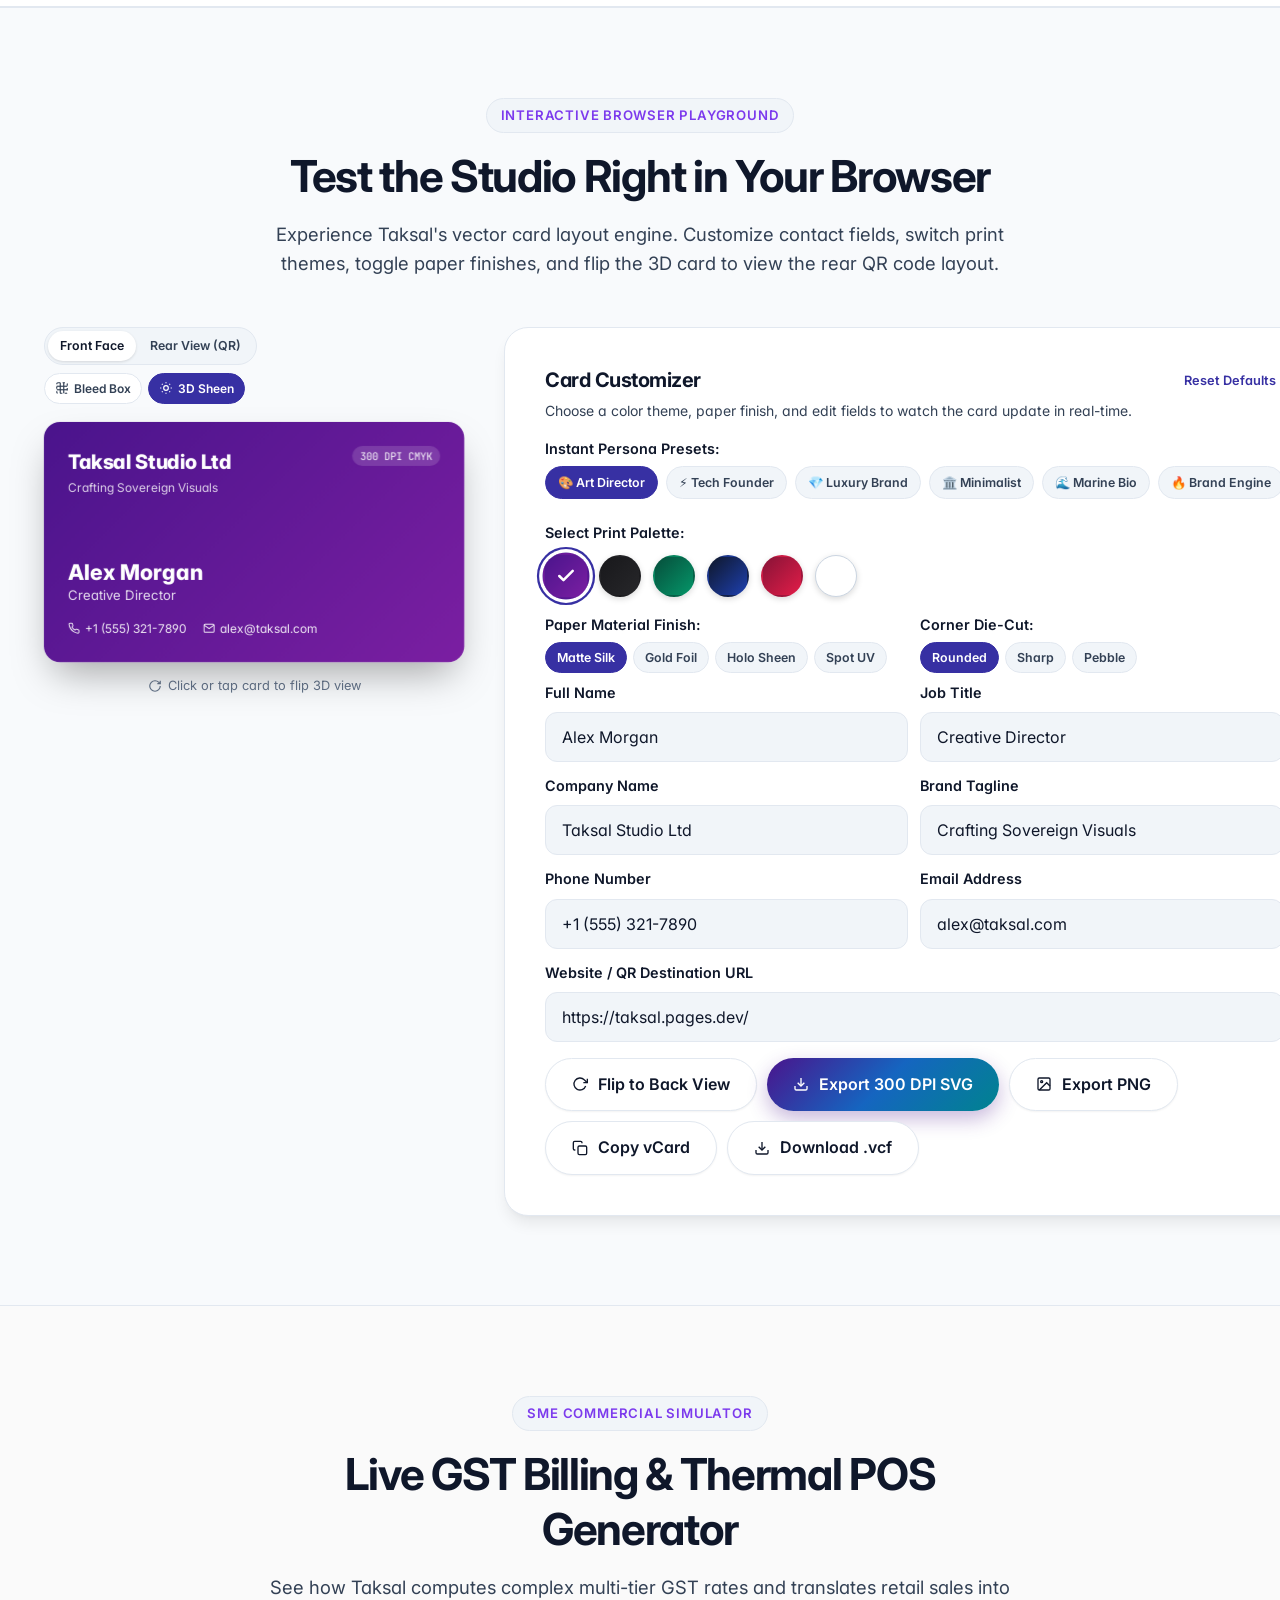
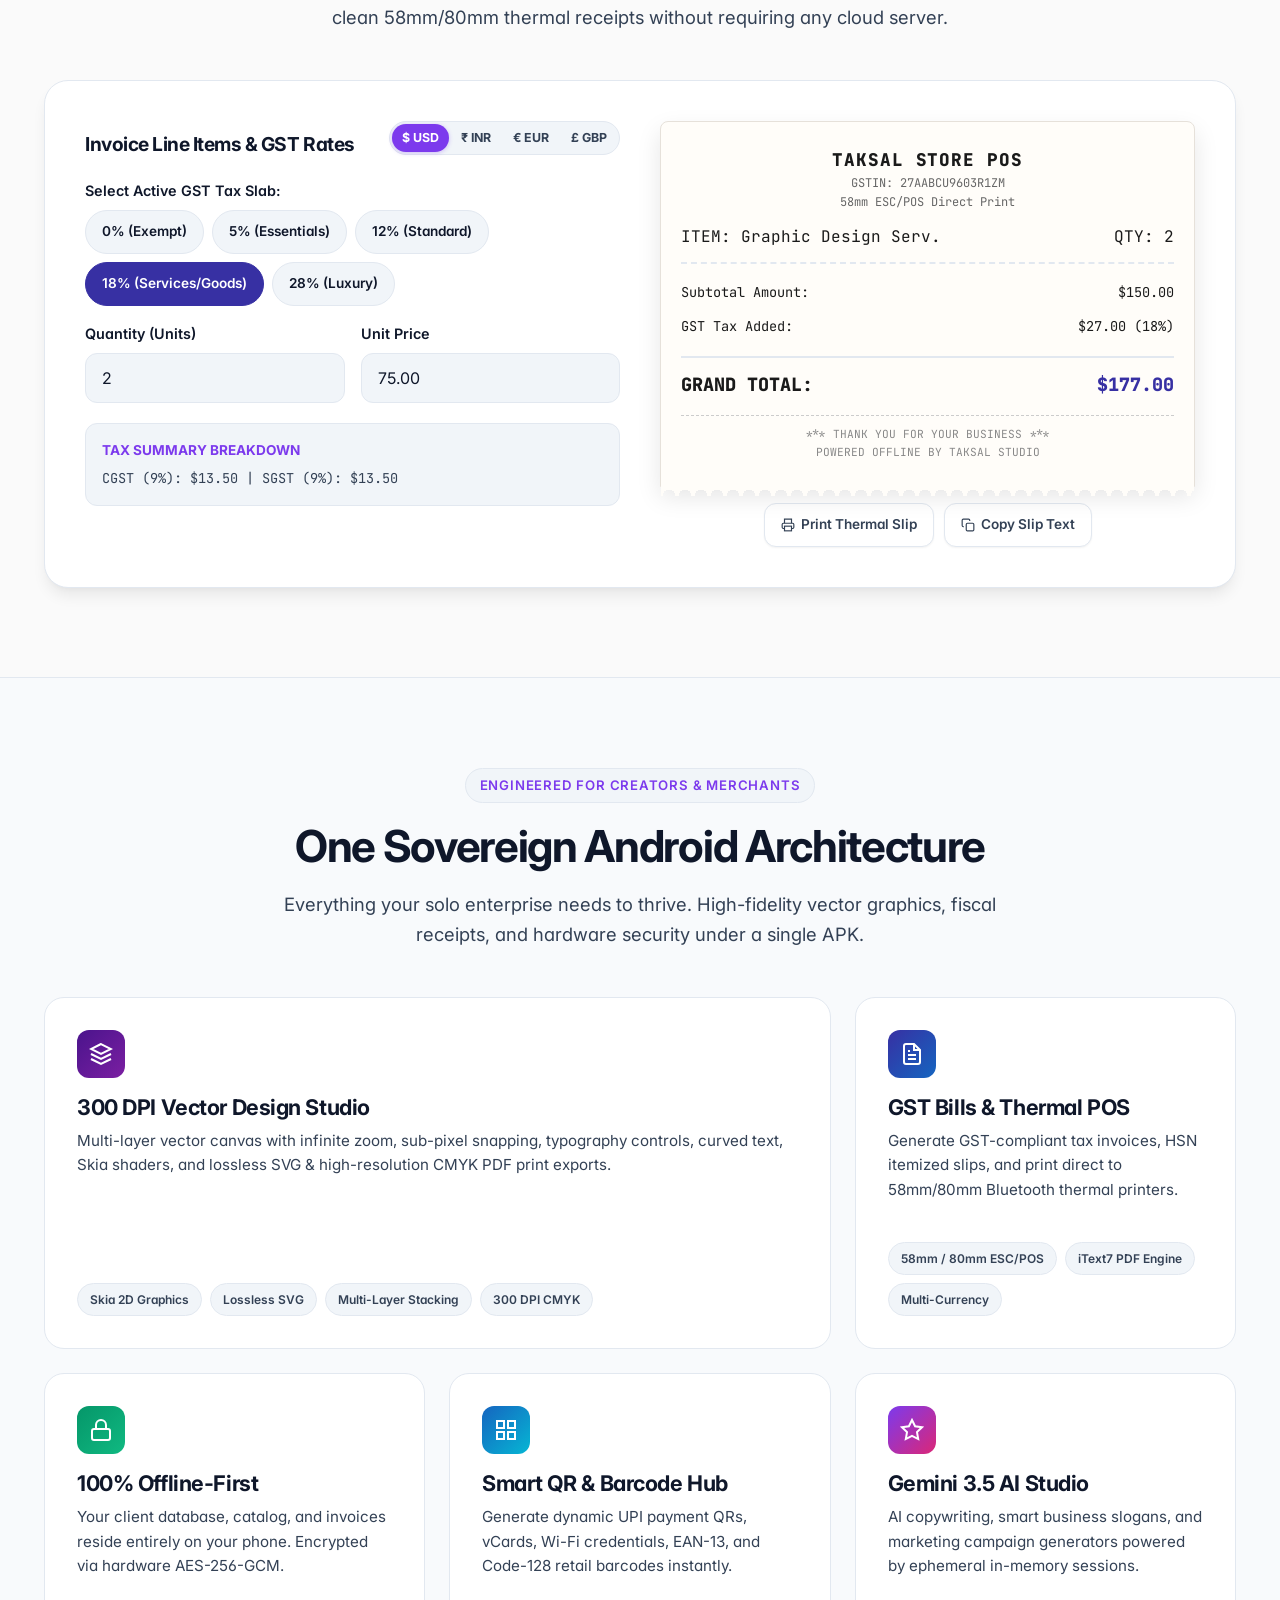
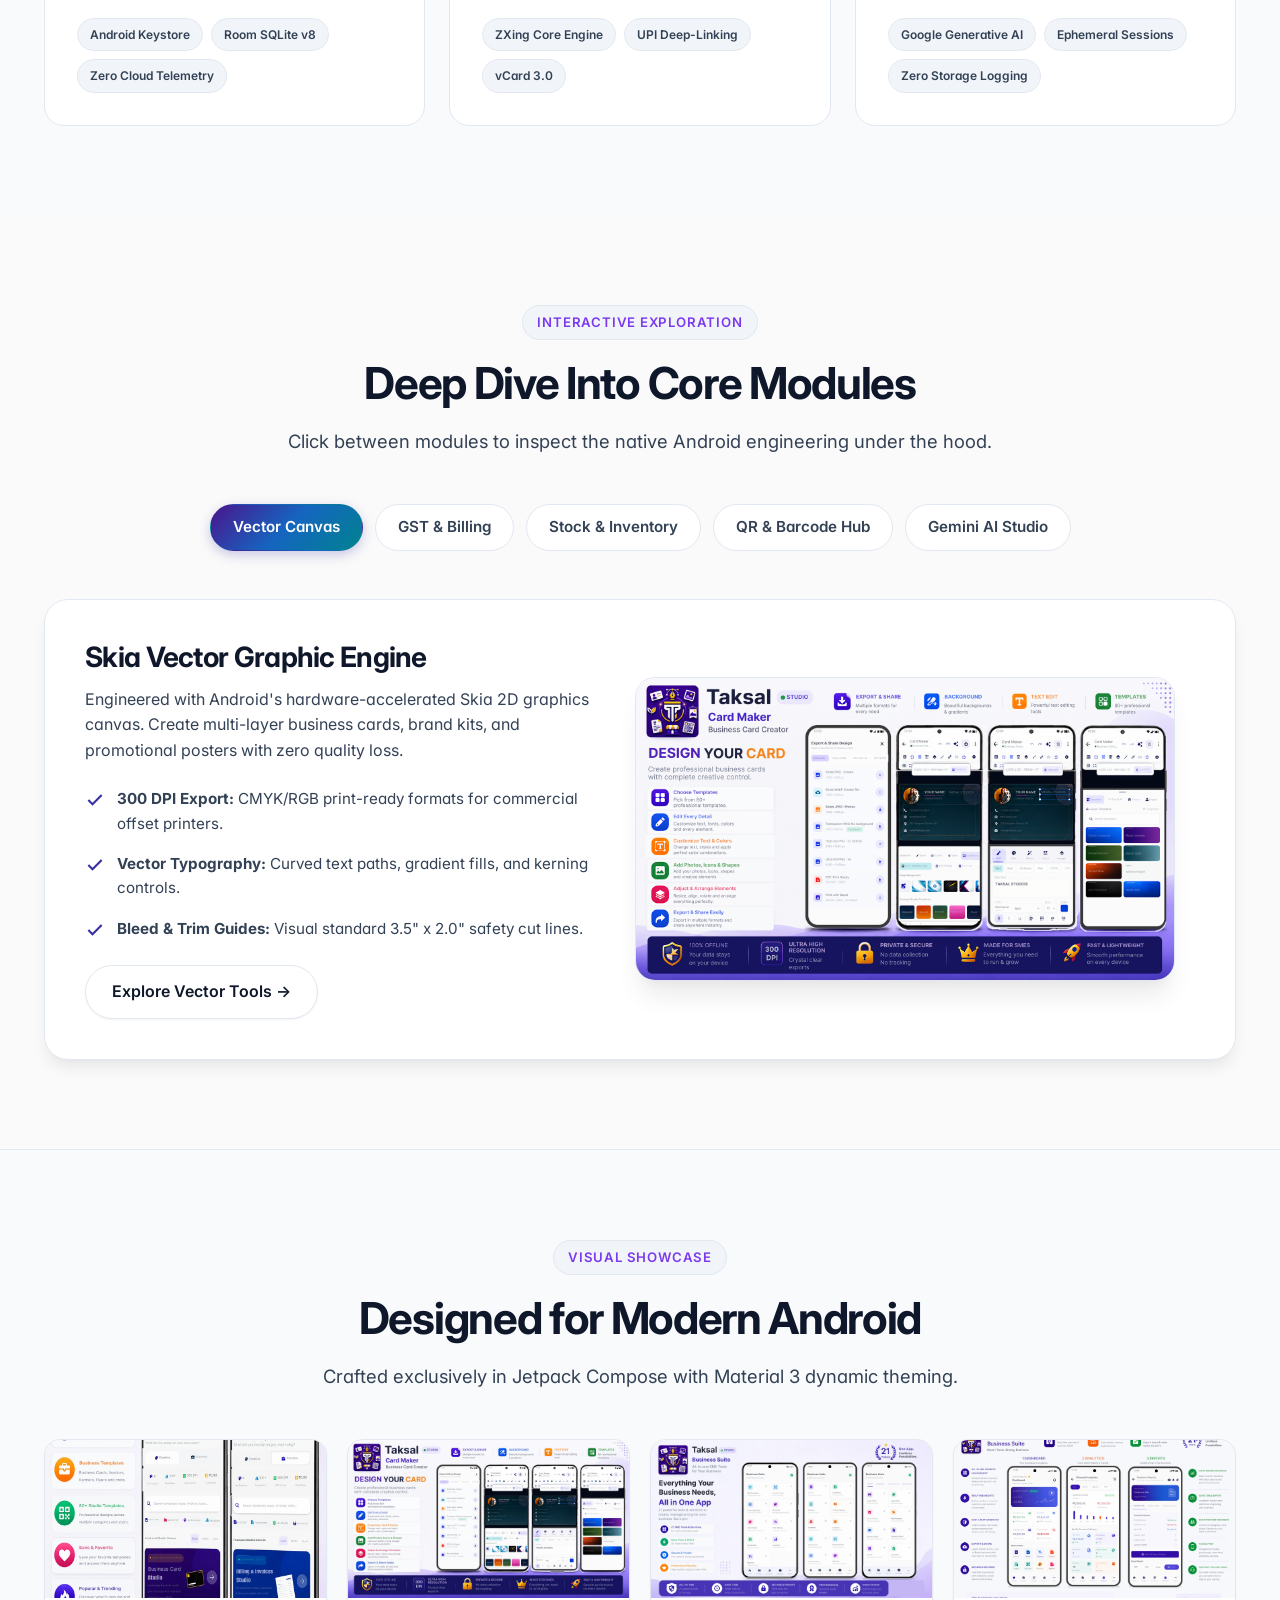
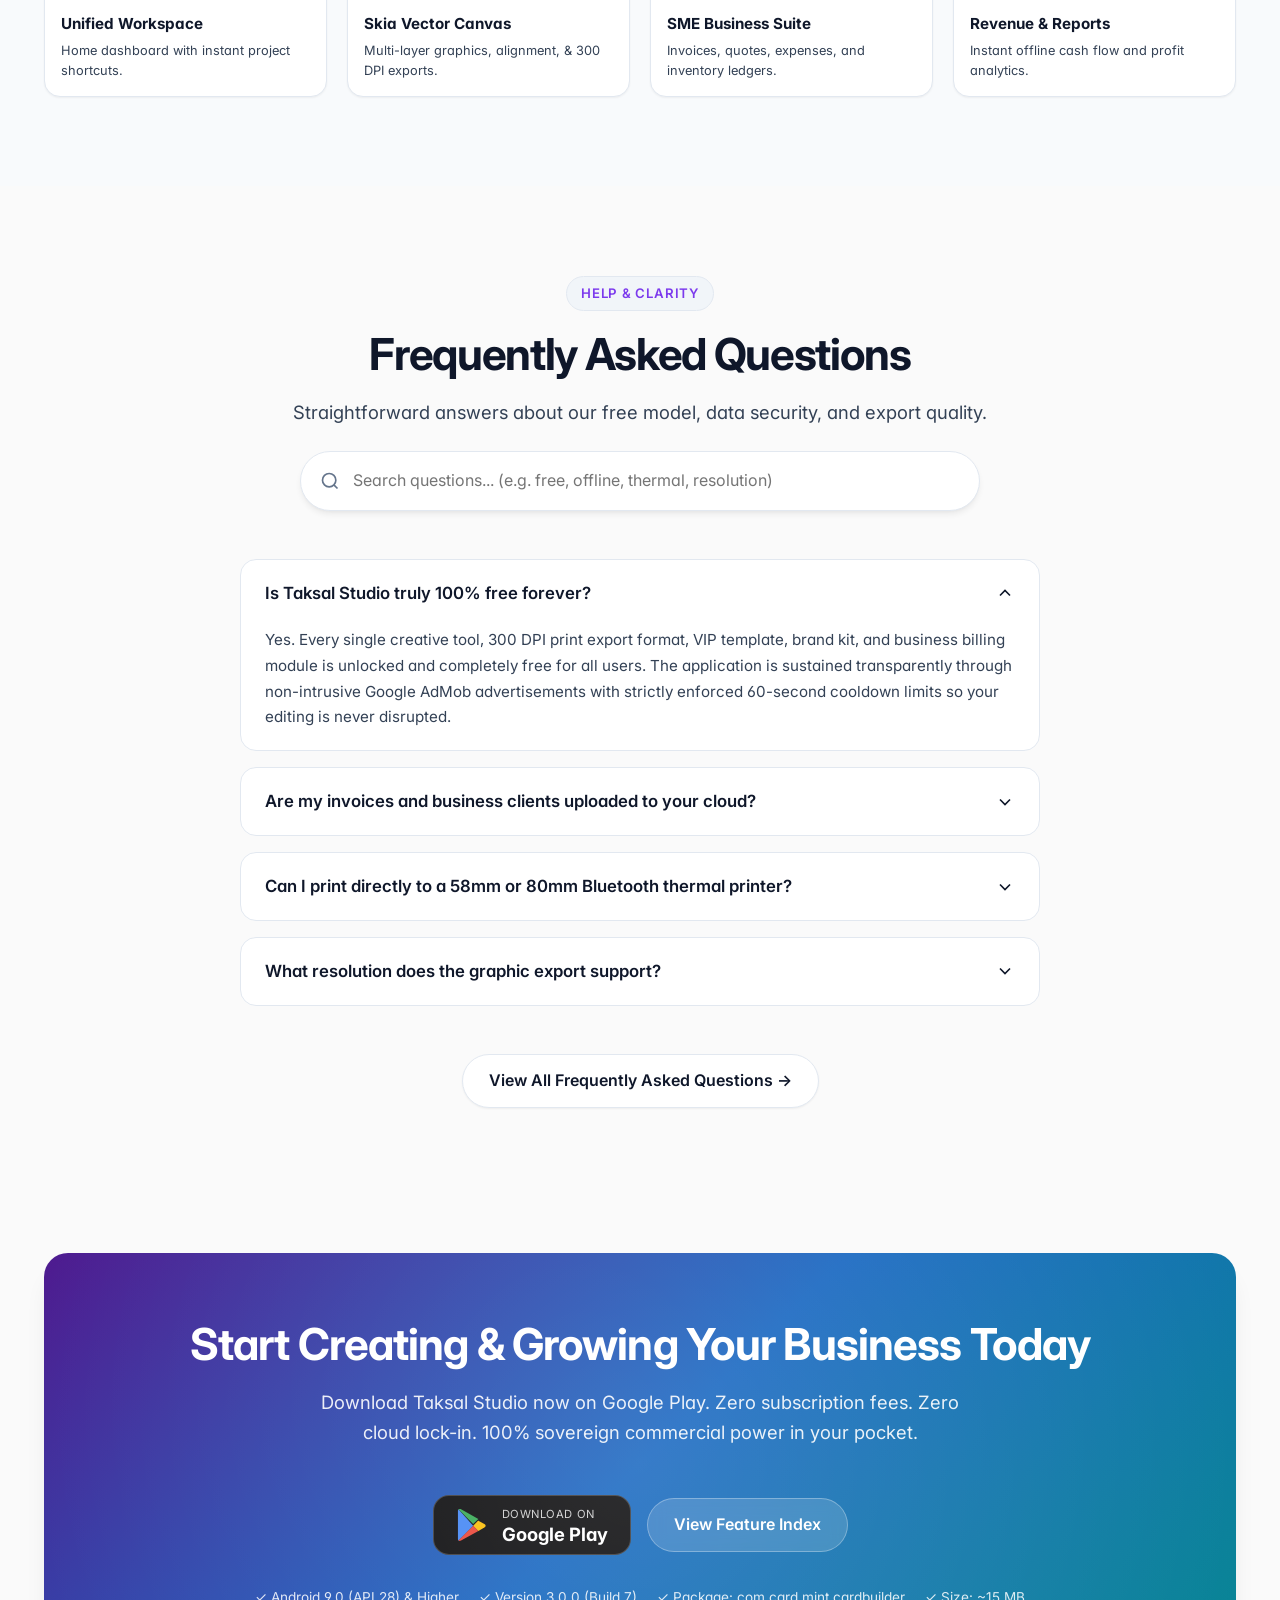
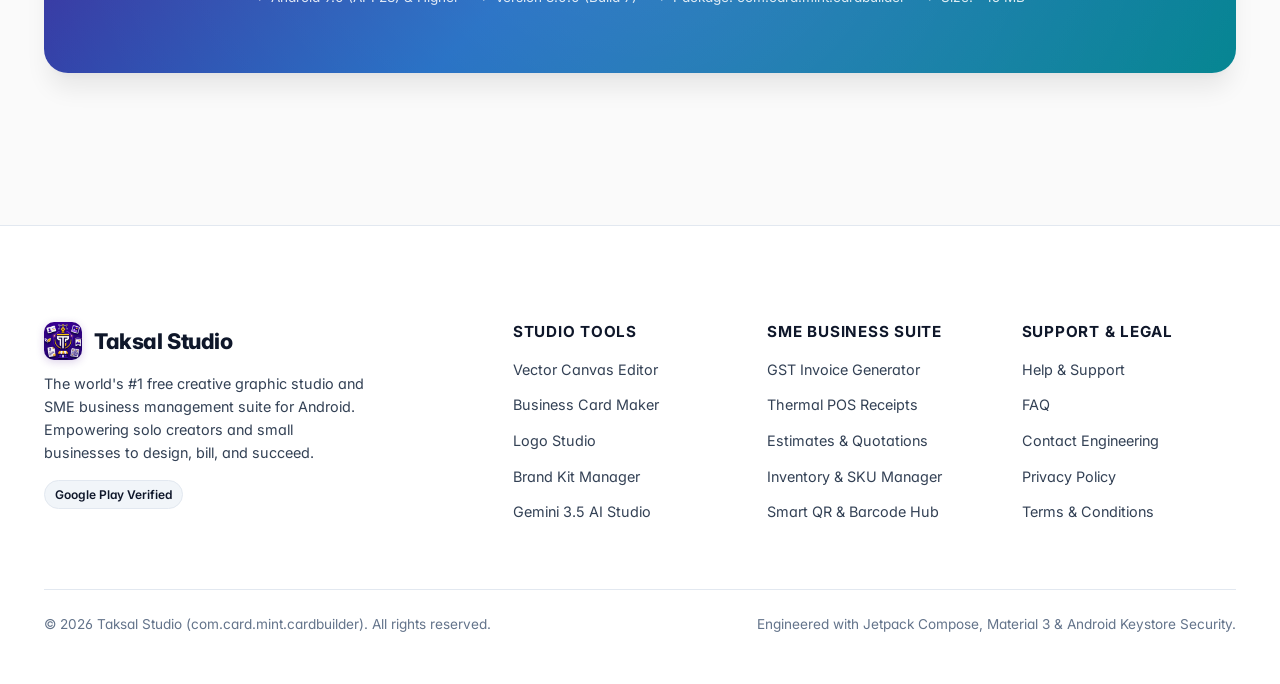
==== commit 09ee9e38: "Enhance: Upgrade Interactive Browser Playground with stage view tabs, 3D sheen, bleed guides, person" ====
--- a/index.html
+++ b/index.html
@@ -363,69 +363,113 @@
           <div class="section-pill">Interactive Browser Playground</div>
           <h2 class="section-title">Test the Studio Right in Your Browser</h2>
           <p class="section-subtitle">
-            Experience Taksal's vector card layout engine. Customize contact fields, switch print themes, and flip the 3D card to view the rear QR code layout.
+            Experience Taksal's vector card layout engine. Customize contact fields, switch print themes, toggle paper finishes, and flip the 3D card to view the rear QR code layout.
           </p>
         </div>
 
         <div class="interactive-studio-grid">
-          <!-- 3D Flippable Business Card Preview -->
-          <div class="card-perspective-container">
-            <div class="business-card-3d" id="interactiveBusinessCard" title="Click or tap card to flip front/back" role="button" tabindex="0" aria-label="Interactive 3D business card. Click or press Enter to flip." aria-expanded="false">
-              <!-- Front Face -->
-              <div class="card-face card-face-front theme-royal">
-                <div class="card-header-row">
-                  <div>
-                    <div class="card-brand-name" id="cardPreviewCompany">Taksal Studio Ltd</div>
-                    <div class="card-brand-tagline" id="cardPreviewTagline">Crafting Sovereign Visuals</div>
+          <!-- 3D Flippable Business Card Preview Stage -->
+          <div class="card-stage-column">
+            <!-- Stage Toolbar -->
+            <div class="card-stage-header">
+              <div class="card-view-tabs" role="tablist" aria-label="Card Face View">
+                <button type="button" class="card-view-tab active" id="tabFrontView" role="tab" aria-selected="true">Front Face</button>
+                <button type="button" class="card-view-tab" id="tabBackView" role="tab" aria-selected="false">Rear View (QR)</button>
+              </div>
+
+              <div class="card-preview-tools">
+                <button type="button" class="tool-btn" id="toggleBleedBtn" title="Toggle 0.125&quot; Print Bleed overlay" aria-pressed="false">
+                  <svg width="14" height="14" viewBox="0 0 24 24" fill="none" stroke="currentColor" stroke-width="2"><rect x="3" y="3" width="18" height="18" rx="2" stroke-dasharray="4 4"></rect><path d="M9 3v18"></path><path d="M15 3v18"></path><path d="M3 9h18"></path><path d="M3 15h18"></path></svg>
+                  <span>Bleed Box</span>
+                </button>
+                <button type="button" class="tool-btn active" id="toggleGlareBtn" title="Toggle 3D specular sheen" aria-pressed="true">
+                  <svg width="14" height="14" viewBox="0 0 24 24" fill="none" stroke="currentColor" stroke-width="2"><circle cx="12" cy="12" r="4"></circle><path d="M12 2v2"></path><path d="M12 20v2"></path><path d="m4.93 4.93 1.41 1.41"></path><path d="m17.66 17.66 1.41 1.41"></path><path d="M2 12h2"></path><path d="M20 12h2"></path><path d="m6.34 17.66-1.41 1.41"></path><path d="m19.07 4.93-1.41 1.41"></path></svg>
+                  <span>3D Sheen</span>
+                </button>
+              </div>
+            </div>
+
+            <!-- Perspective Card Wrapper -->
+            <div class="card-perspective-container">
+              <div class="business-card-3d has-glare radius-rounded" id="interactiveBusinessCard" title="Click or tap card to flip front/back" role="button" tabindex="0" aria-label="Interactive 3D business card. Click or press Enter to flip." aria-expanded="false">
+                <!-- Front Face -->
+                <div class="card-face card-face-front theme-royal finish-matte">
+                  <div class="card-glare" aria-hidden="true"></div>
+                  <div class="card-bleed-guide" aria-hidden="true"><span class="guide-tag">0.125&quot; BLEED SAFE</span></div>
+
+                  <div class="card-header-row">
+                    <div>
+                      <div class="card-brand-name" id="cardPreviewCompany">Taksal Studio Ltd</div>
+                      <div class="card-brand-tagline" id="cardPreviewTagline">Crafting Sovereign Visuals</div>
+                    </div>
+                    <div class="card-chip-badge">300 DPI CMYK</div>
                   </div>
-                  <div class="card-chip-badge">300 DPI CMYK</div>
-                </div>
-                <div class="card-user-info">
-                  <div class="card-user-name" id="cardPreviewName">Alex Morgan</div>
-                  <div class="card-user-title" id="cardPreviewTitle">Creative Director</div>
-                  <div class="card-contact-row">
-                    <div class="card-contact-item">
-                      <svg width="12" height="12" viewBox="0 0 24 24" fill="none" stroke="currentColor" stroke-width="2"><path d="M22 16.92v3a2 2 0 0 1-2.18 2 19.79 19.79 0 0 1-8.63-3.07 19.5 19.5 0 0 1-6-6 19.79 19.79 0 0 1-3.07-8.67A2 2 0 0 1 4.11 2h3a2 2 0 0 1 2 1.72 12.84 12.84 0 0 0 .7 2.81 2 2 0 0 1-.45 2.11L8.09 9.91a16 16 0 0 0 6 6l1.27-1.27a2 2 0 0 1 2.11-.45 12.84 12.84 0 0 0 2.81.7A2 2 0 0 1 22 16.92z"></path></svg>
-                      <span id="cardPreviewPhone">+1 (555) 321-7890</span>
-                    </div>
-                    <div class="card-contact-item">
-                      <svg width="12" height="12" viewBox="0 0 24 24" fill="none" stroke="currentColor" stroke-width="2"><path d="M4 4h16c1.1 0 2 .9 2 2v12c0 1.1-.9 2-2 2H4c-1.1 0-2-.9-2-2V6c0-1.1.9-2 2-2z"></path><polyline points="22,6 12,13 2,6"></polyline></svg>
-                      <span id="cardPreviewEmail">alex@taksal.com</span>
+
+                  <div class="card-user-info">
+                    <div class="card-user-name" id="cardPreviewName">Alex Morgan</div>
+                    <div class="card-user-title" id="cardPreviewTitle">Creative Director</div>
+                    <div class="card-contact-row">
+                      <div class="card-contact-item">
+                        <svg width="12" height="12" viewBox="0 0 24 24" fill="none" stroke="currentColor" stroke-width="2"><path d="M22 16.92v3a2 2 0 0 1-2.18 2 19.79 19.79 0 0 1-8.63-3.07 19.5 19.5 0 0 1-6-6 19.79 19.79 0 0 1-3.07-8.67A2 2 0 0 1 4.11 2h3a2 2 0 0 1 2 1.72 12.84 12.84 0 0 0 .7 2.81 2 2 0 0 1-.45 2.11L8.09 9.91a16 16 0 0 0 6 6l1.27-1.27a2 2 0 0 1 2.11-.45 12.84 12.84 0 0 0 2.81.7A2 2 0 0 1 22 16.92z"></path></svg>
+                        <span id="cardPreviewPhone">+1 (555) 321-7890</span>
+                      </div>
+                      <div class="card-contact-item">
+                        <svg width="12" height="12" viewBox="0 0 24 24" fill="none" stroke="currentColor" stroke-width="2"><path d="M4 4h16c1.1 0 2 .9 2 2v12c0 1.1-.9 2-2 2H4c-1.1 0-2-.9-2-2V6c0-1.1.9-2 2-2z"></path><polyline points="22,6 12,13 2,6"></polyline></svg>
+                        <span id="cardPreviewEmail">alex@taksal.com</span>
+                      </div>
                     </div>
                   </div>
                 </div>
-              </div>
-
-              <!-- Back Face (Flipped) -->
-              <div class="card-face card-face-back theme-royal">
-                <div class="card-back-center">
-                  <div class="card-qr-box">
-                    <!-- High-Density Authentic SVG QR Code -->
-                    <svg width="84" height="84" viewBox="0 0 29 29" shape-rendering="crispEdges">
-                      <path fill="#0F172A" d="M2 2h7v7H2zM3 3v5h5V3zm1 1h3v3H4zM2 20h7v7H2zM3 21v5h5V21zm1 1h3v3H4zM20 2h7v7h-7zM21 3v5h5V3zm1 1h3v3h-3z"/>
-                      <path fill="#0F172A" d="M10 4h1v1h-1zM12 4h1v1h-1zM14 4h1v1h-1zM16 4h1v1h-1zM18 4h1v1h-1zM4 10h1v1h-1zM4 12h1v1h-1zM4 14h1v1h-1zM4 16h1v1h-1zM4 18h1v1h-1z"/>
-                      <path fill="#0F172A" d="M18 18h5v5h-5zM19 19v3h3v-3zm1 1h1v1h-1z"/>
-                      <path fill="#0F172A" d="M10 2h2v2h-2zM14 2h1v1h-1zM17 2h2v1h-2zM10 6h1v2h-1zM12 7h2v1h-2zM15 6h1v3h-1zM17 7h1v1h-1zM10 10h3v2h-1v-1h-2zM14 10h2v1h-2zM17 11h2v1h-2zM20 10h2v2h-1v-1h-1zM23 11h1v1h-1zM25 10h2v2h-2zM6 10h2v1H6zM10 13h1v2h-1zM12 14h3v1h-3zM16 13h2v2h-2zM19 14h1v1h-1zM21 13h2v2h-2zM24 13h2v1h-2zM27 14h1v1h-1zM10 16h2v1h-2zM13 17h1v1h-1zM15 16h3v1h-1v1h-2zM19 16h1v2h-1zM21 17h1v1h-1zM23 16h3v1h-3zM27 16h1v2h-1zM10 19h1v1h-1zM12 20h2v1h-2zM15 19h2v2h-1v-1h-1zM18 20h1v1h-1zM24 19h2v1h-2zM27 19h1v1h-1zM10 22h3v1h-3zM14 23h2v2h-2zM17 22h1v3h-1zM20 24h2v2h-2zM23 23h1v1h-1zM25 22h2v2h-1v-1h-1zM10 25h2v2h-2zM13 26h1v1h-1zM15 25h1v2h-1zM18 26h2v1h-2zM24 25h1v1h-1zM26 26h2v1h-2z"/>
-                    </svg>
+
+                <!-- Back Face (Flipped) -->
+                <div class="card-face card-face-back theme-royal finish-matte">
+                  <div class="card-glare" aria-hidden="true"></div>
+                  <div class="card-bleed-guide" aria-hidden="true"><span class="guide-tag">0.125&quot; BLEED SAFE</span></div>
+
+                  <div class="card-back-center">
+                    <div class="card-qr-box" id="cardQrClickable" title="Click to test QR code scan">
+                      <!-- High-Density Authentic SVG QR Code -->
+                      <svg width="84" height="84" viewBox="0 0 29 29" shape-rendering="crispEdges">
+                        <path fill="#0F172A" d="M2 2h7v7H2zM3 3v5h5V3zm1 1h3v3H4zM2 20h7v7H2zM3 21v5h5V21zm1 1h3v3H4zM20 2h7v7h-7zM21 3v5h5V3zm1 1h3v3h-3z"/>
+                        <path fill="#0F172A" d="M10 4h1v1h-1zM12 4h1v1h-1zM14 4h1v1h-1zM16 4h1v1h-1zM18 4h1v1h-1zM4 10h1v1h-1zM4 12h1v1h-1zM4 14h1v1h-1zM4 16h1v1h-1zM4 18h1v1h-1z"/>
+                        <path fill="#0F172A" d="M18 18h5v5h-5zM19 19v3h3v-3zm1 1h1v1h-1z"/>
+                        <path fill="#0F172A" d="M10 2h2v2h-2zM14 2h1v1h-1zM17 2h2v1h-2zM10 6h1v2h-1zM12 7h2v1h-2zM15 6h1v3h-1zM17 7h1v1h-1zM10 10h3v2h-1v-1h-2zM14 10h2v1h-2zM17 11h2v1h-2zM20 10h2v2h-1v-1h-1zM23 11h1v1h-1zM25 10h2v2h-2zM6 10h2v1H6zM10 13h1v2h-1zM12 14h3v1h-3zM16 13h2v2h-2zM19 14h1v1h-1zM21 13h2v2h-2zM24 13h2v1h-2zM27 14h1v1h-1zM10 16h2v1h-2zM13 17h1v1h-1zM15 16h3v1h-1v1h-2zM19 16h1v2h-1zM21 17h1v1h-1zM23 16h3v1h-3zM27 16h1v2h-1zM10 19h1v1h-1zM12 20h2v1h-2zM15 19h2v2h-1v-1h-1zM18 20h1v1h-1zM24 19h2v1h-2zM27 19h1v1h-1zM10 22h3v1h-3zM14 23h2v2h-2zM17 22h1v3h-1zM20 24h2v2h-2zM23 23h1v1h-1zM25 22h2v2h-1v-1h-1zM10 25h2v2h-2zM13 26h1v1h-1zM15 25h1v2h-1zM18 26h2v1h-2zM24 25h1v1h-1zM26 26h2v1h-2z"/>
+                      </svg>
+                    </div>
+                    <div style="font-weight: 800; font-size: 1.15rem;" id="cardBackCompanyName">Taksal Studio Ltd</div>
+                    <div style="font-size: 0.775rem; opacity: 0.85;" id="cardBackTagline">Scan for Instant vCard &amp; Portfolio</div>
                   </div>
-                  <div style="font-weight: 800; font-size: 1.15rem;" id="cardBackCompanyName">Taksal Studio Ltd</div>
-                  <div style="font-size: 0.775rem; opacity: 0.85;">Scan for Instant vCard &amp; Portfolio</div>
-                </div>
-              </div>
-            </div>
-            <div class="card-flip-hint">
-              <svg width="14" height="14" viewBox="0 0 24 24" fill="none" stroke="currentColor" stroke-width="2"><path d="M21 12a9 9 0 1 1-9-9c2.52 0 4.93 1 6.74 2.74L21 8"></path><polyline points="21 3 21 8 16 8"></polyline></svg>
-              <span id="cardFlipHintText">Click or tap card to flip 3D view</span>
+                </div>
+              </div>
+              <div class="card-flip-hint">
+                <svg width="14" height="14" viewBox="0 0 24 24" fill="none" stroke="currentColor" stroke-width="2"><path d="M21 12a9 9 0 1 1-9-9c2.52 0 4.93 1 6.74 2.74L21 8"></path><polyline points="21 3 21 8 16 8"></polyline></svg>
+                <span id="cardFlipHintText">Click or tap card to flip 3D view</span>
+              </div>
             </div>
           </div>
 
           <!-- Studio Live Customizer Panel -->
           <div class="studio-control-panel">
-            <h3 style="font-size: 1.25rem; margin-bottom: 8px;">Card Customizer</h3>
-            <p style="font-size: 0.875rem; color: var(--text-secondary); margin-bottom: 16px;">
-              Choose a color theme and edit fields to watch the card update in real-time.
+            <div class="customizer-section-header">
+              <h3 style="font-size: 1.25rem; margin-bottom: 0;">Card Customizer</h3>
+              <button type="button" class="btn-text-action" id="resetCustomizerBtn" title="Reset all card customizer values to defaults">Reset Defaults</button>
+            </div>
+            <p style="font-size: 0.875rem; color: var(--text-secondary); margin-bottom: 14px;">
+              Choose a color theme, paper finish, and edit fields to watch the card update in real-time.
             </p>
 
+            <!-- 1-Click Persona Presets -->
+            <label class="form-label" style="margin-bottom: 6px;">Instant Persona Presets:</label>
+            <div class="persona-presets-row" role="group" aria-label="Preset Personas">
+              <button type="button" class="persona-chip active" data-persona="creative">🎨 Art Director</button>
+              <button type="button" class="persona-chip" data-persona="founder">⚡ Tech Founder</button>
+              <button type="button" class="persona-chip" data-persona="luxury">💎 Luxury Brand</button>
+              <button type="button" class="persona-chip" data-persona="minimal">🏛️ Minimalist</button>
+              <button type="button" class="persona-chip" data-persona="ocean">🌊 Marine Bio</button>
+              <button type="button" class="persona-chip" data-persona="sunset">🔥 Brand Engine</button>
+            </div>
+
+            <!-- Theme Color Swatches -->
             <label class="form-label" style="margin-bottom: 8px;">Select Print Palette:</label>
             <div class="theme-swatches" role="radiogroup" aria-label="Select Print Palette">
               <button type="button" class="swatch-btn active" data-card-theme="royal" style="background: linear-gradient(135deg, #4A148C, #7B1FA2);" aria-label="Royal Violet Theme" title="Royal Violet" aria-checked="true" role="radio">
@@ -448,6 +492,28 @@
               </button>
             </div>
 
+            <!-- Material Finish & Edge Cuts -->
+            <div class="customizer-form-row" style="margin-bottom: 8px;">
+              <div>
+                <label class="form-label" style="margin-bottom: 6px;">Paper Material Finish:</label>
+                <div class="finish-selector" role="radiogroup" aria-label="Paper Material Finish">
+                  <button type="button" class="finish-chip active" data-finish="matte" aria-checked="true" role="radio">Matte Silk</button>
+                  <button type="button" class="finish-chip" data-finish="foil" aria-checked="false" role="radio">Gold Foil</button>
+                  <button type="button" class="finish-chip" data-finish="holo" aria-checked="false" role="radio">Holo Sheen</button>
+                  <button type="button" class="finish-chip" data-finish="spot-uv" aria-checked="false" role="radio">Spot UV</button>
+                </div>
+              </div>
+              <div>
+                <label class="form-label" style="margin-bottom: 6px;">Corner Die-Cut:</label>
+                <div class="corner-selector" role="radiogroup" aria-label="Corner Die-Cut">
+                  <button type="button" class="corner-chip active" data-radius="rounded" aria-checked="true" role="radio">Rounded</button>
+                  <button type="button" class="corner-chip" data-radius="sharp" aria-checked="false" role="radio">Sharp</button>
+                  <button type="button" class="corner-chip" data-radius="diecut" aria-checked="false" role="radio">Pebble</button>
+                </div>
+              </div>
+            </div>
+
+            <!-- Form Data Rows -->
             <div class="customizer-form-row">
               <div>
                 <label class="form-label" for="inputCardName">Full Name</label>
@@ -481,6 +547,12 @@
               </div>
             </div>
 
+            <div style="margin-bottom: 14px;">
+              <label class="form-label" for="inputCardWebsite">Website / QR Destination URL</label>
+              <input type="url" id="inputCardWebsite" class="form-control" value="https://taksal.pages.dev/" placeholder="https://yourportfolio.com">
+            </div>
+
+            <!-- Action Buttons Grid -->
             <div class="customizer-actions-row">
               <button type="button" class="btn btn-secondary" id="flipCardBtn" aria-label="Flip card view">
                 <svg width="16" height="16" viewBox="0 0 24 24" fill="none" stroke="currentColor" stroke-width="2"><polyline points="23 4 23 10 17 10"></polyline><path d="M20.49 15a9 9 0 1 1-2.12-9.36L23 10"></path></svg>
@@ -490,9 +562,17 @@
                 <svg width="16" height="16" viewBox="0 0 24 24" fill="none" stroke="currentColor" stroke-width="2"><path d="M21 15v4a2 2 0 0 1-2 2H5a2 2 0 0 1-2-2v-4"></path><polyline points="7 10 12 15 17 10"></polyline><line x1="12" y1="15" x2="12" y2="3"></line></svg>
                 Export 300 DPI SVG
               </button>
+              <button type="button" class="btn btn-secondary" id="downloadPngBtn" aria-label="Export High-Res PNG">
+                <svg width="16" height="16" viewBox="0 0 24 24" fill="none" stroke="currentColor" stroke-width="2"><rect x="3" y="3" width="18" height="18" rx="2" ry="2"></rect><circle cx="8.5" cy="8.5" r="1.5"></circle><polyline points="21 15 16 10 5 21"></polyline></svg>
+                Export PNG
+              </button>
               <button type="button" class="btn btn-secondary" id="copyVCardBtn" aria-label="Copy digital vCard">
                 <svg width="16" height="16" viewBox="0 0 24 24" fill="none" stroke="currentColor" stroke-width="2"><rect x="9" y="9" width="13" height="13" rx="2" ry="2"></rect><path d="M5 15H4a2 2 0 0 1-2-2V4a2 2 0 0 1 2-2h9a2 2 0 0 1 2 2v1"></path></svg>
-                Copy vCard (.vcf)
+                Copy vCard
+              </button>
+              <button type="button" class="btn btn-secondary" id="downloadVcfBtn" aria-label="Download Contact .vcf file">
+                <svg width="16" height="16" viewBox="0 0 24 24" fill="none" stroke="currentColor" stroke-width="2"><path d="M21 15v4a2 2 0 0 1-2 2H5a2 2 0 0 1-2-2v-4"></path><polyline points="7 10 12 15 17 10"></polyline><line x1="12" y1="15" x2="12" y2="3"></line></svg>
+                Download .vcf
               </button>
             </div>
           </div>
--- a/assets/css/style.css
+++ b/assets/css/style.css
@@ -931,20 +931,99 @@
   display: grid;
   grid-template-columns: 1.1fr 1fr;
   gap: 40px;
-  align-items: center;
+  align-items: start;
+}
+
+.card-stage-column {
+  display: flex;
+  flex-direction: column;
+  align-items: center;
+  width: 100%;
+}
+
+.card-stage-header {
+  display: flex;
+  justify-content: space-between;
+  align-items: center;
+  width: 100%;
+  max-width: 440px;
+  margin-bottom: 12px;
+  flex-wrap: wrap;
+  gap: 8px;
+}
+
+.card-view-tabs {
+  display: inline-flex;
+  background: var(--bg-surface-variant);
+  border: 1px solid var(--border-color);
+  border-radius: var(--radius-full);
+  padding: 3px;
+  gap: 2px;
+}
+
+.card-view-tab {
+  padding: 5px 12px;
+  font-size: 0.775rem;
+  font-weight: 600;
+  border-radius: var(--radius-full);
+  border: none;
+  background: transparent;
+  color: var(--text-secondary);
+  cursor: pointer;
+  transition: all var(--transition-fast);
+}
+
+.card-view-tab.active {
+  background: var(--bg-surface);
+  color: var(--text-primary);
+  box-shadow: 0 1px 3px rgba(0, 0, 0, 0.12);
+}
+
+.card-preview-tools {
+  display: inline-flex;
+  gap: 6px;
+}
+
+.tool-btn {
+  padding: 5px 10px;
+  font-size: 0.75rem;
+  font-weight: 600;
+  border-radius: var(--radius-full);
+  border: 1px solid var(--border-color);
+  background: var(--bg-surface);
+  color: var(--text-secondary);
+  cursor: pointer;
+  display: inline-flex;
+  align-items: center;
+  gap: 5px;
+  transition: all var(--transition-fast);
+}
+
+.tool-btn:hover {
+  background: var(--bg-surface-variant);
+  color: var(--text-primary);
+}
+
+.tool-btn.active {
+  background: var(--brand-indigo);
+  color: #FFFFFF;
+  border-color: var(--brand-indigo);
 }
 
 .card-perspective-container {
   perspective: 1200px;
   display: flex;
-  justify-content: center;
-  padding: 20px 0;
+  flex-direction: column;
+  align-items: center;
+  width: 100%;
+  padding: 6px 0 16px 0;
 }
 
 .business-card-3d {
   width: 100%;
   max-width: 440px;
-  height: 250px;
+  aspect-ratio: 7 / 4;
+  min-height: 240px;
   position: relative;
   transform-style: preserve-3d;
   transition: transform 0.8s cubic-bezier(0.175, 0.885, 0.32, 1.275);
@@ -972,10 +1051,123 @@
   justify-content: space-between;
   overflow: hidden;
   transform: translateZ(1px);
+  transition: border-radius 0.3s ease, border-color 0.3s ease, box-shadow 0.3s ease;
 }
 
 .card-face-back {
   transform: rotateY(180deg) translateZ(1px);
+}
+
+/* Corner Die-Cut Styles */
+.business-card-3d.radius-sharp .card-face {
+  border-radius: 2px !important;
+}
+
+.business-card-3d.radius-diecut .card-face {
+  border-radius: 28px !important;
+}
+
+.business-card-3d.radius-rounded .card-face {
+  border-radius: var(--radius-lg);
+}
+
+/* 3D Specular Light Glare */
+.card-glare {
+  position: absolute;
+  inset: 0;
+  border-radius: inherit;
+  pointer-events: none;
+  background: radial-gradient(circle at 50% 50%, rgba(255, 255, 255, 0.25) 0%, transparent 65%);
+  opacity: 0;
+  transition: opacity 0.3s ease;
+  mix-blend-mode: overlay;
+  z-index: 6;
+}
+
+.business-card-3d.has-glare:hover .card-glare {
+  opacity: 1;
+}
+
+/* Bleed Safe Zone Overlay */
+.card-bleed-guide {
+  position: absolute;
+  inset: 12px;
+  border: 1.5px dashed rgba(239, 68, 68, 0.7);
+  border-radius: calc(var(--radius-lg) - 4px);
+  pointer-events: none;
+  z-index: 7;
+  display: none;
+  box-sizing: border-box;
+}
+
+.business-card-3d.show-bleed .card-bleed-guide {
+  display: block;
+}
+
+.guide-tag {
+  position: absolute;
+  bottom: 4px;
+  right: 6px;
+  font-family: var(--font-mono);
+  font-size: 0.575rem;
+  font-weight: 700;
+  color: #EF4444;
+  background: rgba(0, 0, 0, 0.65);
+  padding: 1px 5px;
+  border-radius: 4px;
+  text-transform: uppercase;
+  letter-spacing: 0.05em;
+}
+
+/* Luxury Material Finishes */
+.card-face.finish-foil {
+  border: 1.5px solid rgba(245, 158, 11, 0.75) !important;
+  box-shadow: 0 20px 40px -10px rgba(0, 0, 0, 0.45), 0 0 16px rgba(245, 158, 11, 0.25);
+}
+
+.card-face.finish-foil .card-brand-name,
+.card-face.finish-foil .card-user-name,
+.card-face.finish-foil #cardBackCompanyName {
+  background: linear-gradient(135deg, #FFFBEB 0%, #FBBF24 50%, #D97706 100%);
+  -webkit-background-clip: text;
+  -webkit-text-fill-color: transparent;
+}
+
+.card-face.finish-foil .card-chip-badge {
+  border: 1px solid rgba(245, 158, 11, 0.8);
+  color: #FBBF24;
+}
+
+.card-face.finish-holo::after {
+  content: "";
+  position: absolute;
+  inset: 0;
+  border-radius: inherit;
+  background: linear-gradient(115deg, transparent 20%, rgba(255, 0, 128, 0.18) 40%, rgba(0, 255, 255, 0.22) 60%, rgba(255, 230, 0, 0.18) 80%, transparent 100%);
+  mix-blend-mode: screen;
+  pointer-events: none;
+  z-index: 4;
+}
+
+.card-face.finish-spot-uv .card-header-row {
+  position: relative;
+}
+
+.card-face.finish-spot-uv .card-header-row::before {
+  content: "";
+  position: absolute;
+  inset: -6px -10px;
+  border-radius: 8px;
+  background: linear-gradient(135deg, rgba(255, 255, 255, 0.2), rgba(255, 255, 255, 0.04));
+  border: 1px solid rgba(255, 255, 255, 0.25);
+  backdrop-filter: blur(2px);
+  pointer-events: none;
+  z-index: 0;
+}
+
+.card-face.finish-spot-uv .card-header-row > * {
+  position: relative;
+  z-index: 1;
 }
 
 /* Card Themes */
@@ -1127,6 +1319,13 @@
   display: flex;
   align-items: center;
   justify-content: center;
+  cursor: pointer;
+  transition: transform var(--transition-fast), box-shadow var(--transition-fast);
+}
+
+.card-qr-box:hover {
+  transform: scale(1.06);
+  box-shadow: 0 8px 20px rgba(0, 0, 0, 0.25);
 }
 
 .card-flip-hint {
@@ -1139,6 +1338,21 @@
   user-select: none;
 }
 
+/* Typographic boundaries protection */
+.card-brand-name, .card-brand-tagline, .card-user-name, .card-user-title, #cardBackCompanyName, #cardBackTagline {
+  overflow: hidden;
+  text-overflow: ellipsis;
+  white-space: nowrap;
+  max-width: 100%;
+}
+
+.card-contact-item span {
+  overflow: hidden;
+  text-overflow: ellipsis;
+  white-space: nowrap;
+  max-width: 160px;
+}
+
 /* Studio Editor Panel */
 .studio-control-panel {
   background: var(--bg-surface);
@@ -1148,11 +1362,100 @@
   box-shadow: var(--shadow-lg);
 }
 
+.customizer-section-header {
+  display: flex;
+  justify-content: space-between;
+  align-items: center;
+  margin-bottom: 6px;
+}
+
+.btn-text-action {
+  background: none;
+  border: none;
+  color: var(--brand-indigo);
+  font-size: 0.8rem;
+  font-weight: 600;
+  cursor: pointer;
+  padding: 3px 8px;
+  border-radius: var(--radius-sm);
+  transition: all var(--transition-fast);
+}
+
+.btn-text-action:hover {
+  background: var(--bg-surface-variant);
+  text-decoration: underline;
+}
+
+.persona-presets-row {
+  display: flex;
+  gap: 8px;
+  overflow-x: auto;
+  padding-bottom: 6px;
+  margin-bottom: 16px;
+  scrollbar-width: thin;
+}
+
+.persona-chip {
+  padding: 6px 12px;
+  font-size: 0.775rem;
+  font-weight: 600;
+  border-radius: var(--radius-full);
+  background: var(--bg-surface-variant);
+  border: 1px solid var(--border-color);
+  color: var(--text-secondary);
+  cursor: pointer;
+  white-space: nowrap;
+  transition: all var(--transition-fast);
+  touch-action: manipulation;
+}
+
+.persona-chip:hover {
+  background: var(--bg-surface);
+  color: var(--text-primary);
+  border-color: var(--brand-indigo);
+}
+
+.persona-chip.active {
+  background: var(--brand-indigo);
+  color: #FFFFFF;
+  border-color: var(--brand-indigo);
+}
+
+.finish-selector, .corner-selector {
+  display: flex;
+  gap: 6px;
+  flex-wrap: wrap;
+}
+
+.finish-chip, .corner-chip {
+  padding: 5px 11px;
+  font-size: 0.775rem;
+  font-weight: 600;
+  border-radius: var(--radius-full);
+  background: var(--bg-surface-variant);
+  border: 1px solid var(--border-color);
+  color: var(--text-secondary);
+  cursor: pointer;
+  transition: all var(--transition-fast);
+  touch-action: manipulation;
+}
+
+.finish-chip:hover, .corner-chip:hover {
+  background: var(--bg-surface);
+  color: var(--text-primary);
+}
+
+.finish-chip.active, .corner-chip.active {
+  background: var(--brand-indigo);
+  color: #FFFFFF;
+  border-color: var(--brand-indigo);
+}
+
 .theme-swatches {
   display: flex;
   gap: 12px;
   flex-wrap: wrap;
-  margin: 10px 0 18px 0;
+  margin: 10px 0 16px 0;
 }
 
 .swatch-btn {
@@ -1201,7 +1504,7 @@
 
 .customizer-actions-row {
   display: flex;
-  gap: 12px;
+  gap: 10px;
   flex-wrap: wrap;
   margin-top: 16px;
 }
@@ -1220,6 +1523,13 @@
   }
   .customizer-actions-row .btn {
     width: 100%;
+    justify-content: center;
+  }
+  .card-stage-header {
+    flex-direction: column;
+    align-items: stretch;
+  }
+  .card-view-tabs, .card-preview-tools {
     justify-content: center;
   }
 }
@@ -2406,7 +2716,9 @@
     font-size: 2.1rem;
   }
   .business-card-3d {
-    height: 220px;
+    aspect-ratio: 7 / 4;
+    min-height: 200px;
+    height: auto;
   }
   .card-face {
     padding: 16px;
@@ -2495,7 +2807,9 @@
     font-size: 0.95rem;
   }
   .business-card-3d {
-    height: 200px;
+    aspect-ratio: 7 / 4;
+    min-height: 180px;
+    height: auto;
   }
   .card-brand-name {
     font-size: 1rem;
